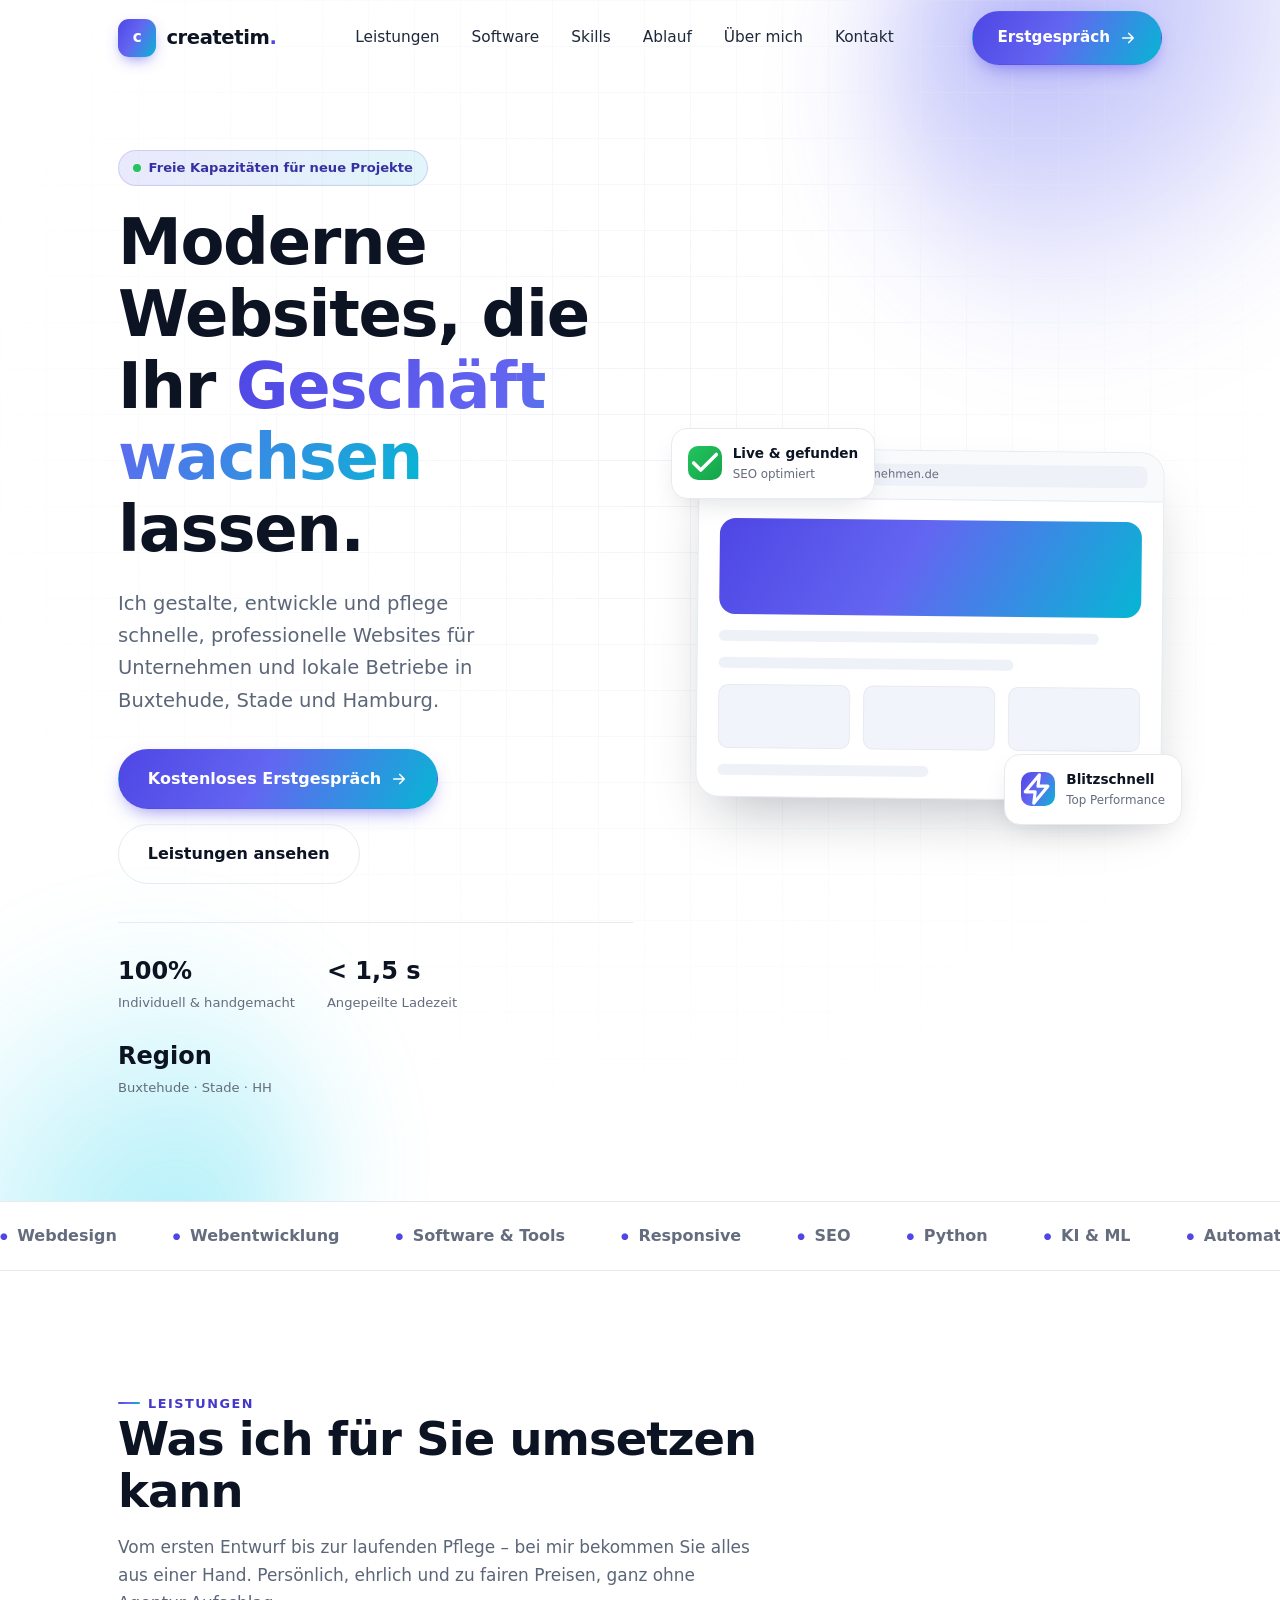
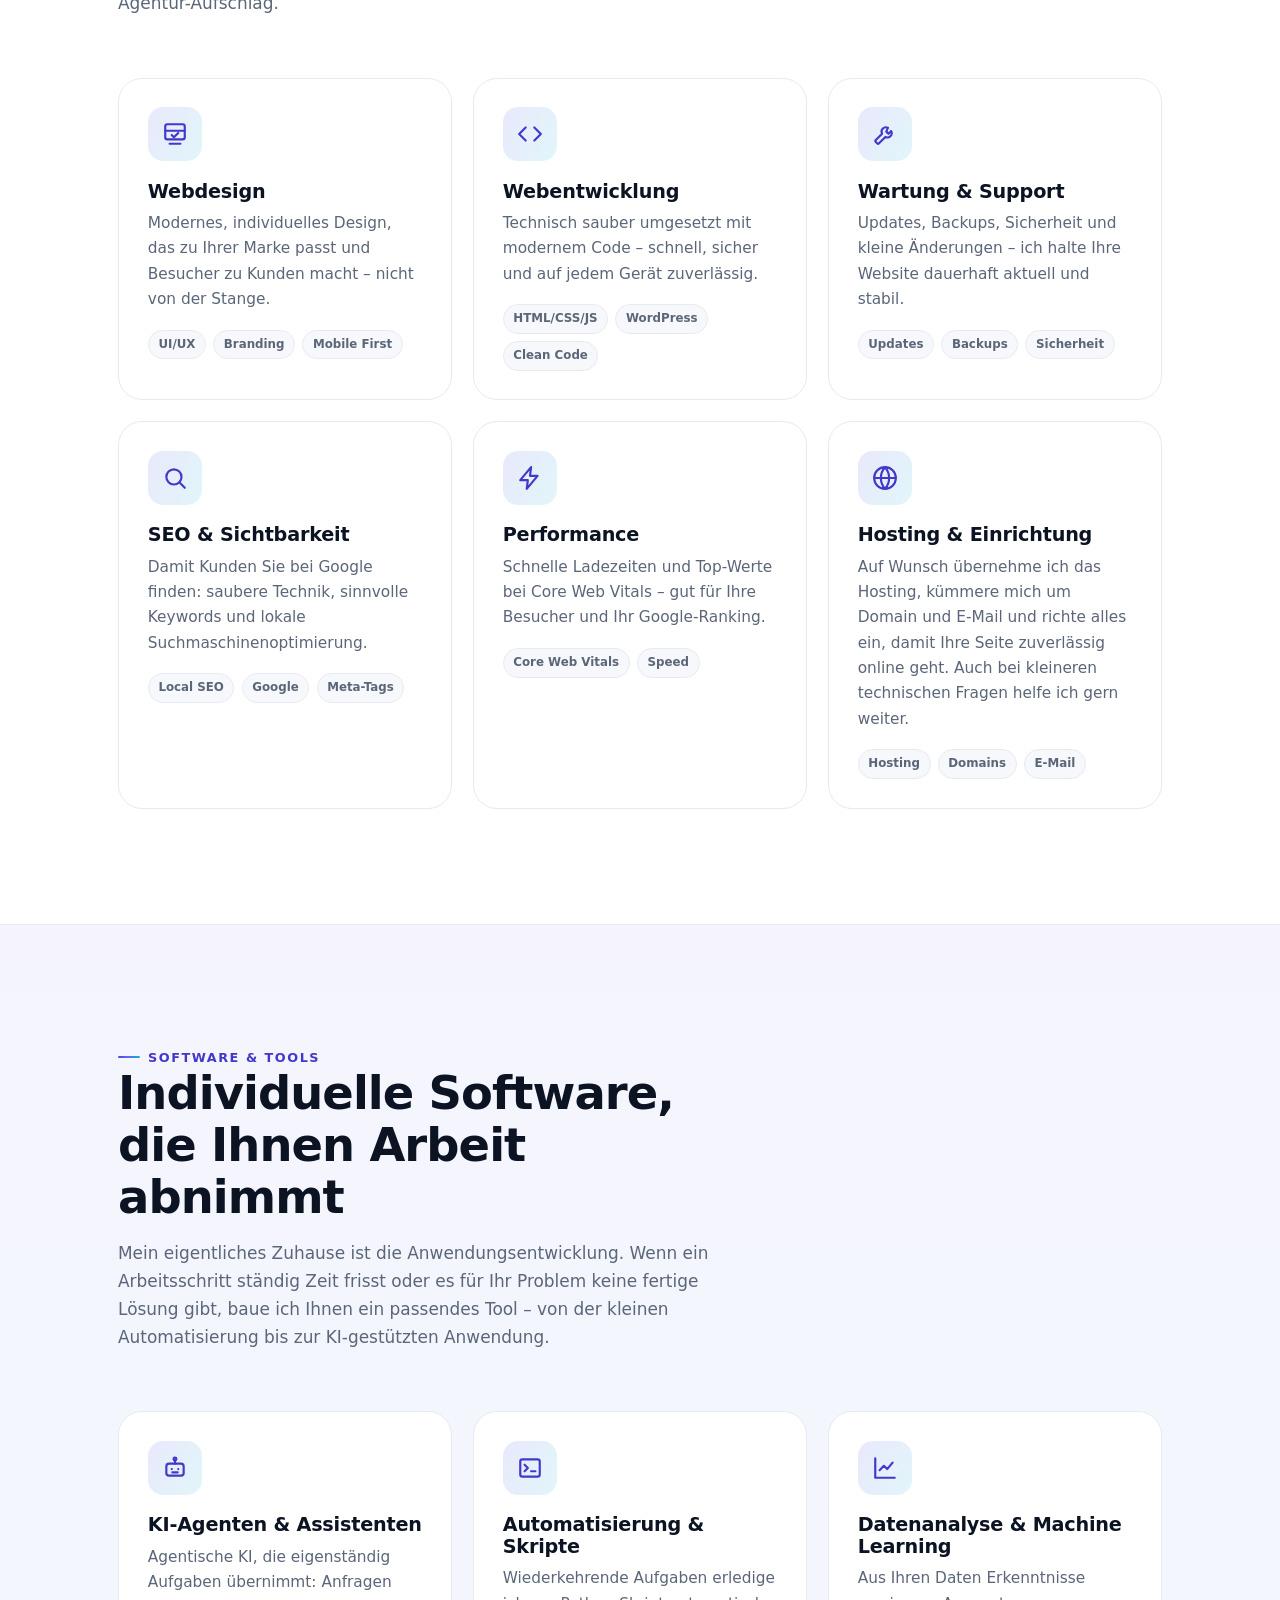
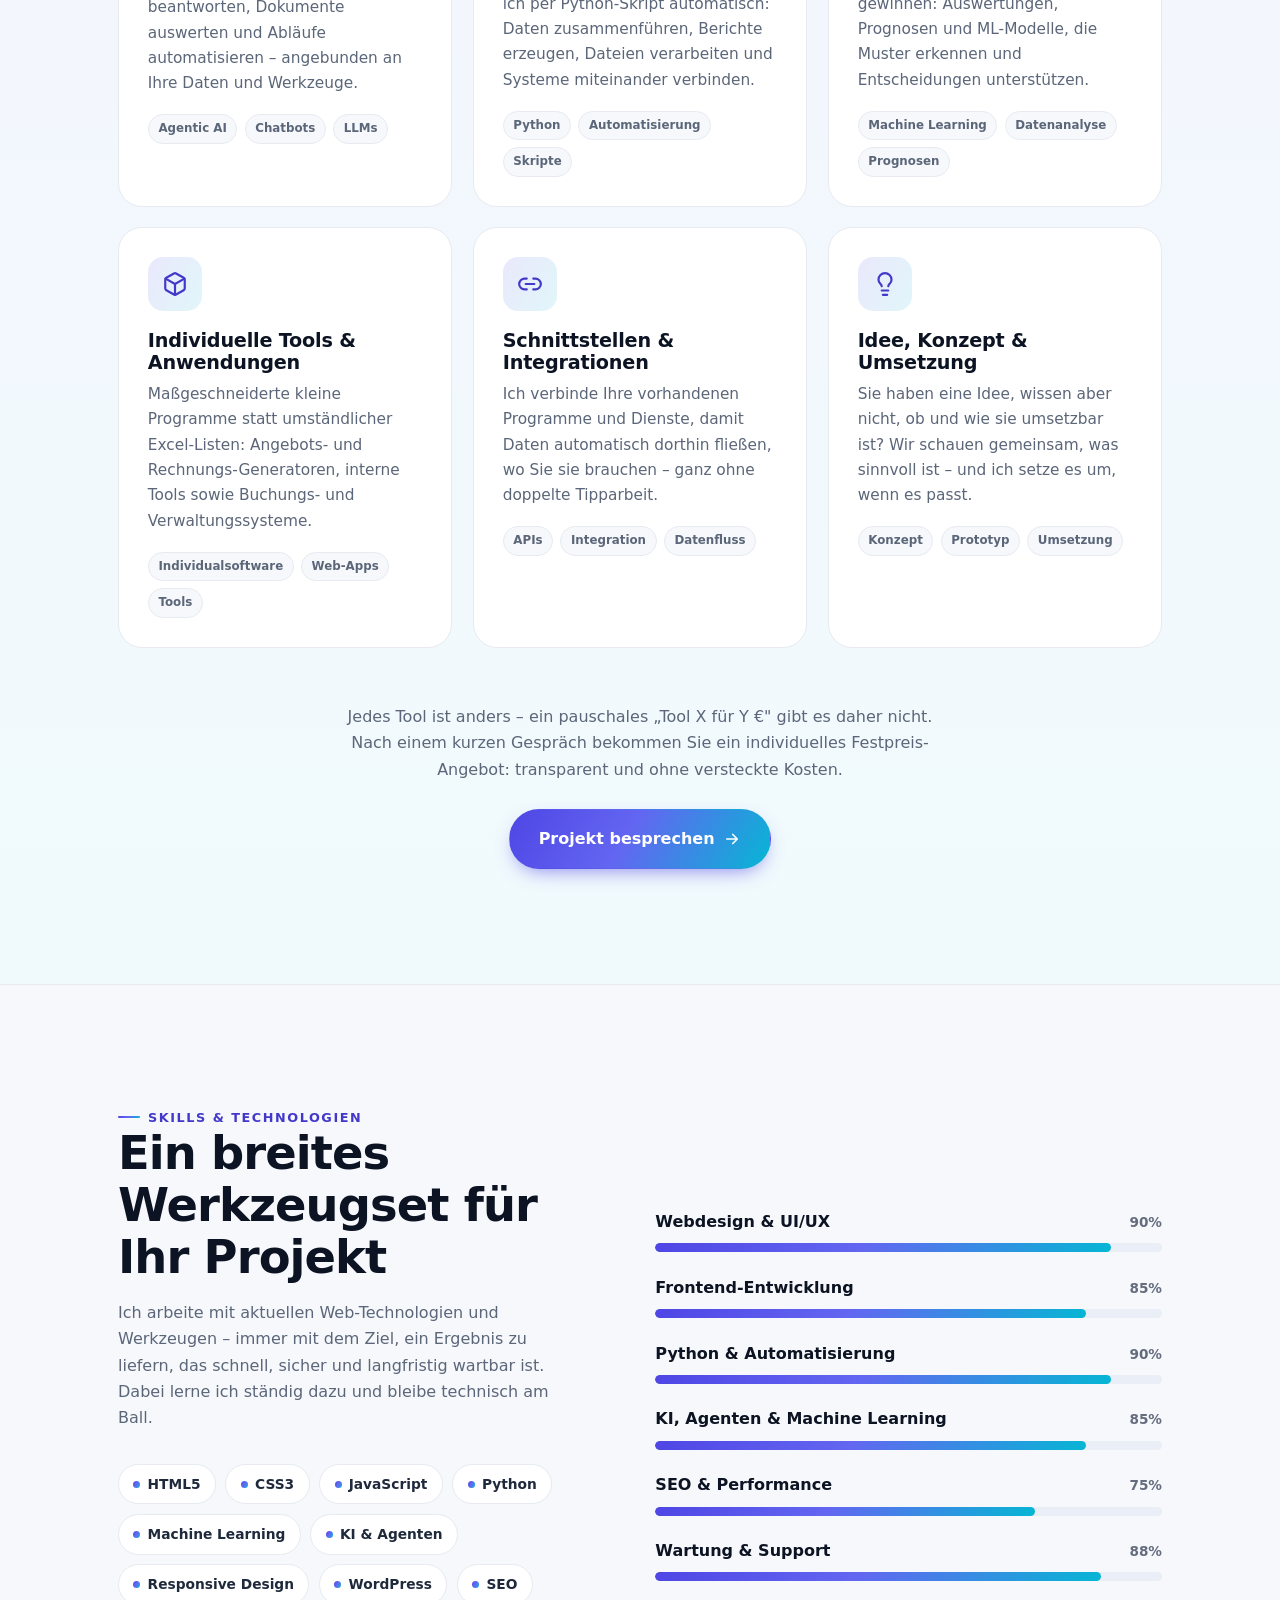
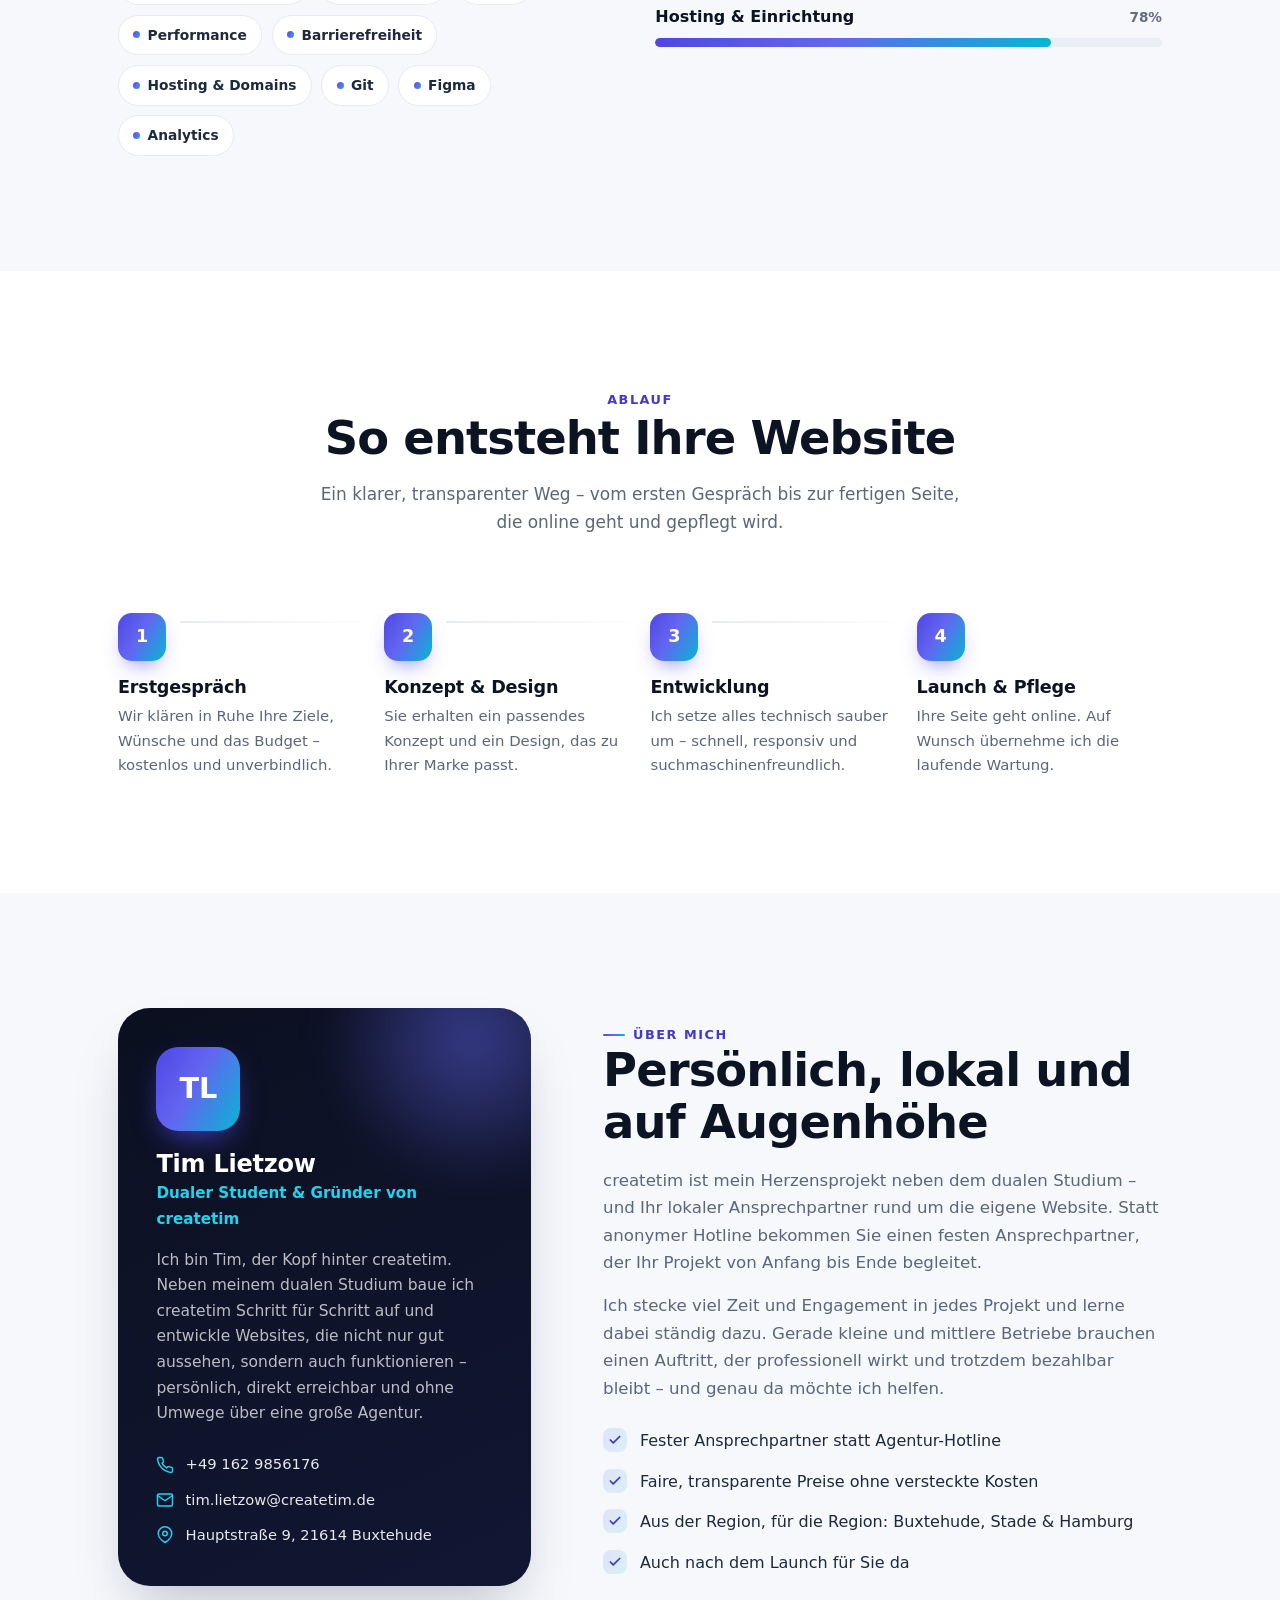
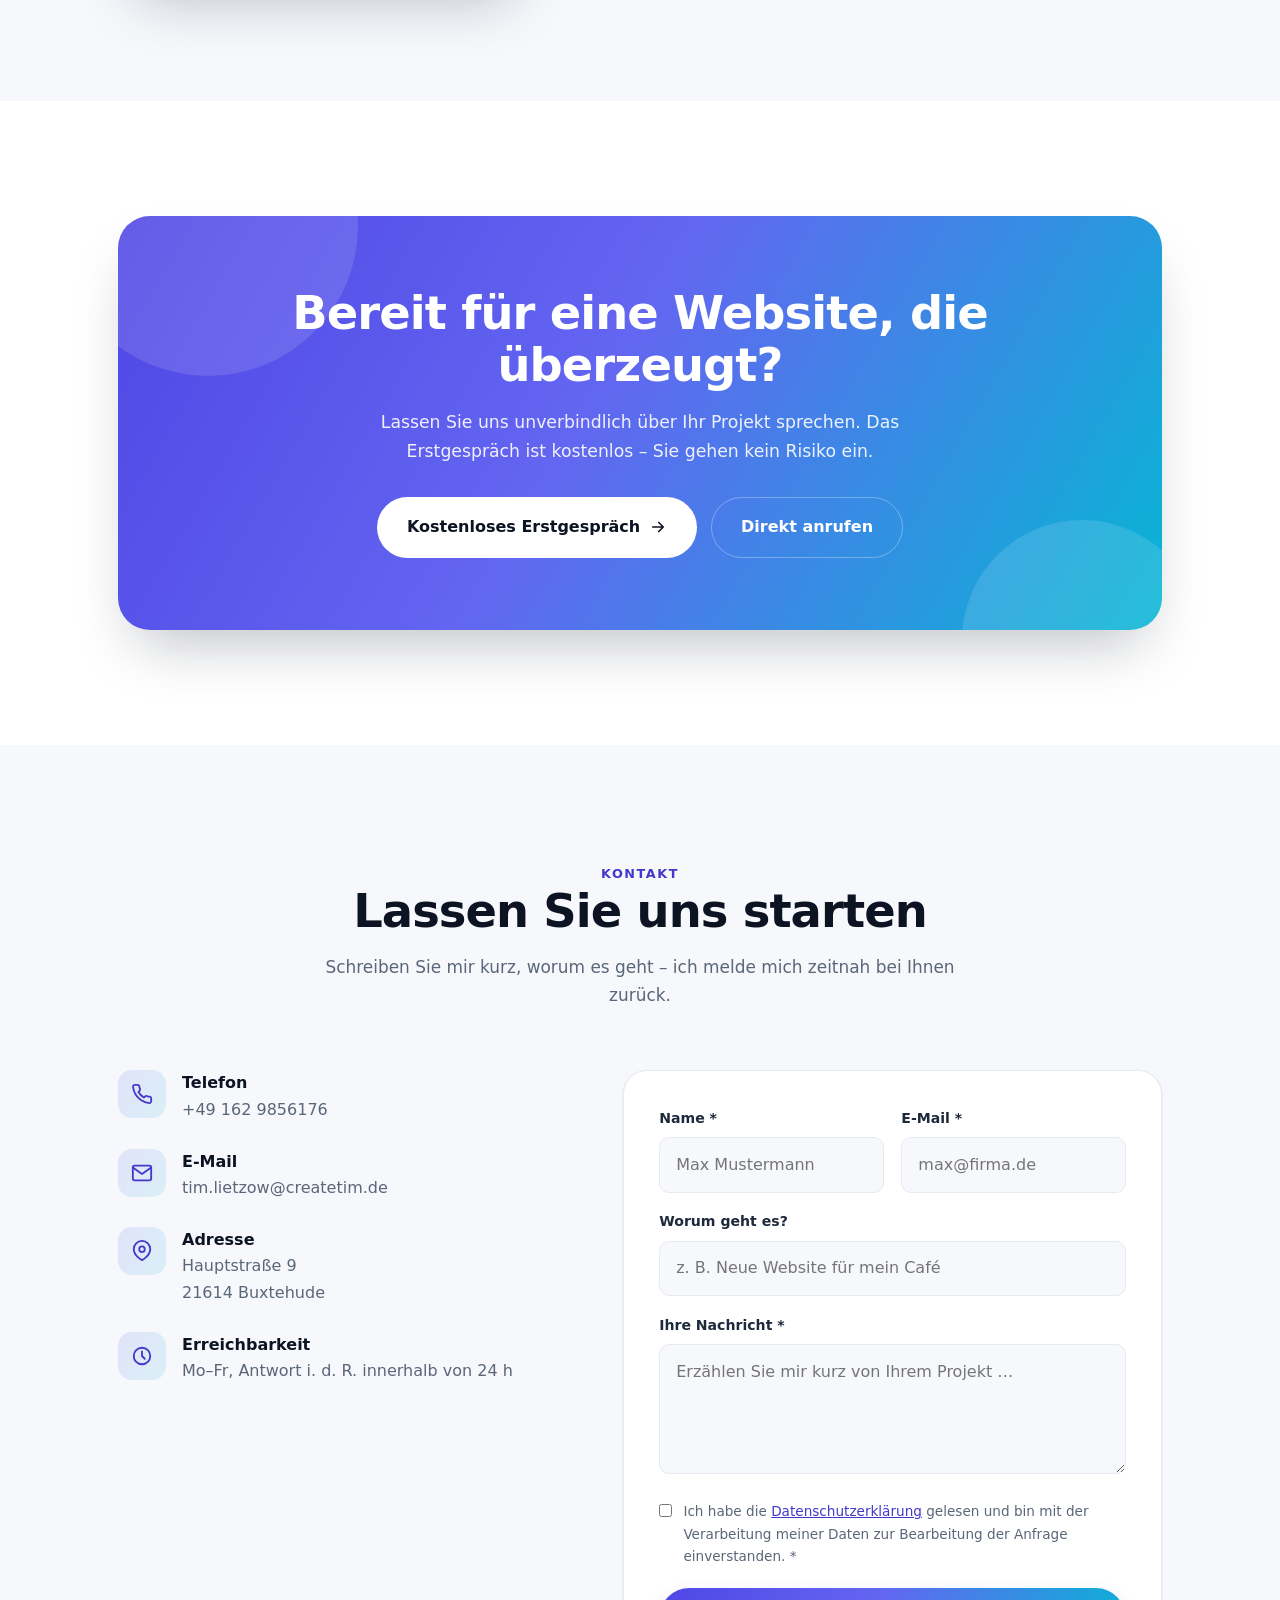
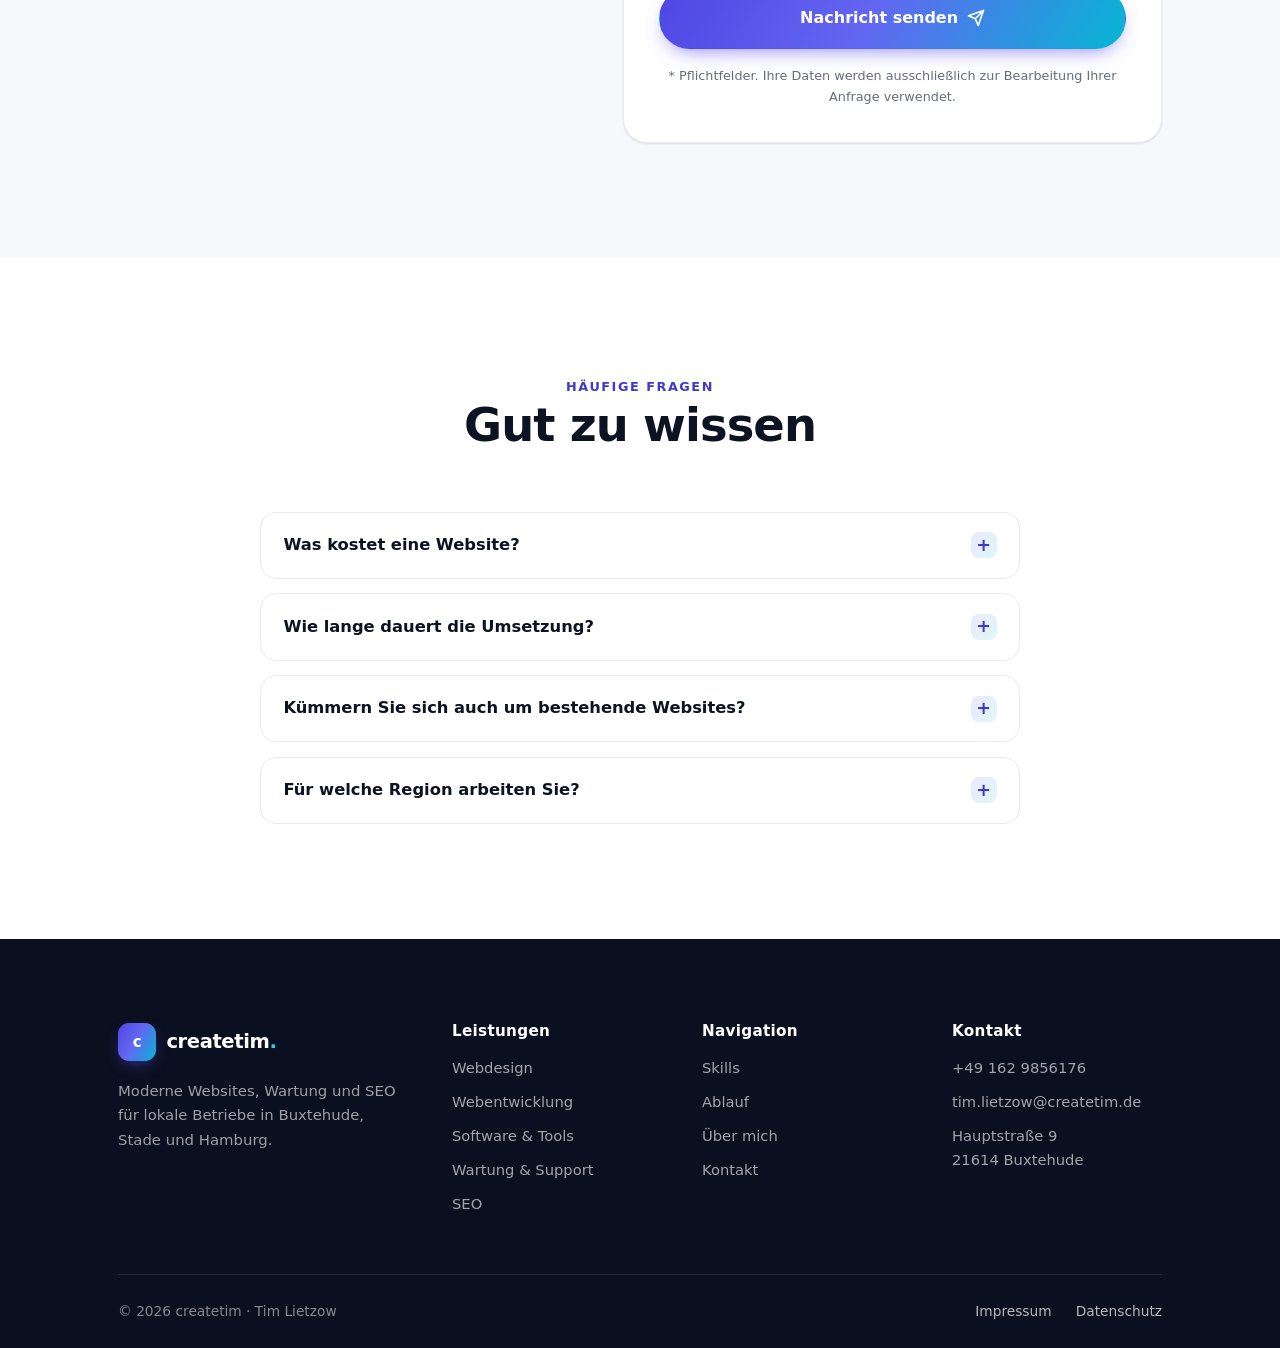
==== site/index.html @ 29c0c065 "Software-Angebot, ehrlicheren Ton, SEO-Dateien und A11y-Fixes ergänzen Inhalt: - Tonalität entschärf" ====
<!DOCTYPE html>
<html lang="de">
<head>
  <meta charset="UTF-8" />
  <meta name="viewport" content="width=device-width, initial-scale=1.0" />
  <title>createtim · Webdesign, Wartung & SEO für lokale Betriebe | Buxtehude · Stade · Hamburg</title>
  <meta name="description" content="createtim – Tim Lietzow gestaltet, entwickelt und pflegt moderne, schnelle Websites für Unternehmen und lokale Betriebe in Buxtehude, Stade und Hamburg. Webdesign, Wartung, SEO, Hosting und individuelle Software (Tools, Automatisierung, KI &amp; Machine Learning). Jetzt kostenloses Erstgespräch sichern." />
  <meta name="author" content="Tim Lietzow" />
  <meta name="theme-color" content="#4f46e5" />
  <link rel="canonical" href="https://www.createtim.de/" />

  <!-- Open Graph -->
  <meta property="og:type" content="website" />
  <meta property="og:title" content="createtim · Moderne Websites für lokale Betriebe" />
  <meta property="og:description" content="Webdesign, Wartung & SEO aus Buxtehude. Schnelle, moderne Websites für Unternehmen in Buxtehude, Stade und Hamburg." />
  <meta property="og:locale" content="de_DE" />
  <meta property="og:url" content="https://www.createtim.de/" />

  <link rel="icon" href="data:image/svg+xml,<svg xmlns='http://www.w3.org/2000/svg' viewBox='0 0 100 100'><rect width='100' height='100' rx='24' fill='%234f46e5'/><text x='50' y='68' font-size='52' font-family='Arial' font-weight='bold' fill='white' text-anchor='middle'>c</text></svg>" />

  <!-- Fonts (self-hosted, see assets/css/style.css @font-face) -->
  <link rel="preload" href="assets/fonts/inter-latin.woff2" as="font" type="font/woff2" crossorigin />
  <link rel="preload" href="assets/fonts/sora-latin.woff2" as="font" type="font/woff2" crossorigin />

  <link rel="stylesheet" href="assets/css/style.css" />

  <!-- Structured data: local business -->
  <script type="application/ld+json">
  {
    "@context": "https://schema.org",
    "@type": "ProfessionalService",
    "name": "createtim",
    "image": "https://www.createtim.de/",
    "description": "Webdesign, Wartung, SEO und individuelle Softwareentwicklung (Tools, Automatisierung, KI & Machine Learning) für lokale Betriebe in Buxtehude, Stade und Hamburg.",
    "founder": "Tim Lietzow",
    "url": "https://www.createtim.de",
    "email": "tim.lietzow@createtim.de",
    "telephone": "+49 162 9856176",
    "address": {
      "@type": "PostalAddress",
      "streetAddress": "Hauptstraße 9",
      "postalCode": "21614",
      "addressLocality": "Buxtehude",
      "addressCountry": "DE"
    },
    "areaServed": ["Buxtehude", "Stade", "Hamburg"],
    "priceRange": "€€"
  }
  </script>
</head>
<body>

  <!-- ===================== Header ===================== -->
  <header class="site-header" id="header">
    <div class="container nav">
      <a href="#top" class="brand">
        <span class="brand-mark" aria-hidden="true">c</span>
        <span>create<b>tim</b><span class="dot" aria-hidden="true">.</span></span>
      </a>

      <nav class="nav-links" aria-label="Hauptnavigation">
        <a href="#leistungen">Leistungen</a>
        <a href="#software">Software</a>
        <a href="#skills">Skills</a>
        <a href="#ablauf">Ablauf</a>
        <a href="#ueber">Über mich</a>
        <a href="#kontakt">Kontakt</a>
      </nav>

      <div class="nav-cta">
        <a href="#kontakt" class="btn btn--primary">
          Erstgespräch
          <svg viewBox="0 0 24 24" fill="none" stroke="currentColor" stroke-width="2.2" stroke-linecap="round" stroke-linejoin="round"><path d="M5 12h14M13 6l6 6-6 6"/></svg>
        </a>
        <button class="nav-toggle" id="navToggle" aria-label="Menü öffnen" aria-expanded="false"><span></span></button>
      </div>
    </div>

    <!-- Mobile menu -->
    <div class="mobile-menu" id="mobileMenu">
      <div class="nav-links">
        <a href="#leistungen">Leistungen</a>
        <a href="#software">Software</a>
        <a href="#skills">Skills</a>
        <a href="#ablauf">Ablauf</a>
        <a href="#ueber">Über mich</a>
        <a href="#kontakt">Kontakt</a>
      </div>
      <a href="#kontakt" class="btn btn--primary">Kostenloses Erstgespräch</a>
    </div>
  </header>

  <main id="top">

    <!-- ===================== Hero ===================== -->
    <section class="hero">
      <div class="hero-bg">
        <span class="blob b1"></span>
        <span class="blob b2"></span>
        <span class="grid"></span>
      </div>

      <div class="container hero-inner">
        <div class="hero-copy">
          <span class="hero-badge reveal"><span class="pulse"></span> Freie Kapazitäten für neue Projekte</span>

          <h1 class="reveal d1">Moderne Websites, die Ihr <span class="gradient-text">Geschäft wachsen</span> lassen.</h1>

          <p class="lead reveal d2">Ich gestalte, entwickle und pflege schnelle, professionelle Websites für Unternehmen und lokale Betriebe in Buxtehude, Stade und Hamburg.</p>

          <div class="hero-actions reveal d3">
            <a href="#kontakt" class="btn btn--primary btn--lg">
              Kostenloses Erstgespräch
              <svg viewBox="0 0 24 24" fill="none" stroke="currentColor" stroke-width="2.2" stroke-linecap="round" stroke-linejoin="round"><path d="M5 12h14M13 6l6 6-6 6"/></svg>
            </a>
            <a href="#leistungen" class="btn btn--ghost btn--lg">Leistungen ansehen</a>
          </div>

          <div class="hero-meta reveal d4">
            <div><div class="num">100%</div><div class="lbl">Individuell &amp; handgemacht</div></div>
            <div><div class="num">&lt; 1,5 s</div><div class="lbl">Angepeilte Ladezeit</div></div>
            <div><div class="num">Region</div><div class="lbl">Buxtehude · Stade · HH</div></div>
          </div>
        </div>

        <div class="hero-visual reveal d2">
          <div class="mock">
            <div class="mock-bar">
              <i></i><i></i><i></i>
              <span class="url">www.ihr-unternehmen.de</span>
            </div>
            <div class="mock-body">
              <div class="mock-hero"></div>
              <div class="mock-line w90"></div>
              <div class="mock-line w70"></div>
              <div class="mock-row">
                <div class="mock-card"></div>
                <div class="mock-card"></div>
                <div class="mock-card"></div>
              </div>
              <div class="mock-line w50"></div>
            </div>
          </div>

          <div class="float-card fc-1">
            <span class="ic"><svg viewBox="0 0 24 24" fill="none" stroke="currentColor" stroke-width="2.5" stroke-linecap="round" stroke-linejoin="round"><path d="M20 6 9 17l-5-5"/></svg></span>
            <div>Live &amp; gefunden<small>SEO optimiert</small></div>
          </div>
          <div class="float-card fc-2">
            <span class="ic"><svg viewBox="0 0 24 24" fill="none" stroke="currentColor" stroke-width="2.2" stroke-linecap="round" stroke-linejoin="round"><path d="M13 2 3 14h7l-1 8 10-12h-7z"/></svg></span>
            <div>Blitzschnell<small>Top Performance</small></div>
          </div>
        </div>
      </div>
    </section>

    <!-- ===================== Marquee ===================== -->
    <div class="marquee" aria-hidden="true">
      <div class="marquee-track">
        <span>Webdesign</span><span>Webentwicklung</span><span>Software &amp; Tools</span><span>Responsive</span><span>SEO</span>
        <span>Python</span><span>KI &amp; ML</span><span>Automatisierung</span><span>Wartung &amp; Support</span><span>Performance</span><span>Barrierefreiheit</span><span>Hosting</span>
        <span>Webdesign</span><span>Webentwicklung</span><span>Software &amp; Tools</span><span>Responsive</span><span>SEO</span>
        <span>Python</span><span>KI &amp; ML</span><span>Automatisierung</span><span>Wartung &amp; Support</span><span>Performance</span><span>Barrierefreiheit</span><span>Hosting</span>
      </div>
    </div>

    <!-- ===================== Leistungen ===================== -->
    <section class="section" id="leistungen">
      <div class="container">
        <div class="section-head reveal">
          <span class="eyebrow">Leistungen</span>
          <h2>Was ich für Sie umsetzen kann</h2>
          <p>Vom ersten Entwurf bis zur laufenden Pflege – bei mir bekommen Sie alles aus einer Hand. Persönlich, ehrlich und zu fairen Preisen, ganz ohne Agentur-Aufschlag.</p>
        </div>

        <div class="cards">
          <article class="card reveal">
            <div class="ic"><svg viewBox="0 0 24 24" fill="none" stroke="currentColor" stroke-width="2" stroke-linecap="round" stroke-linejoin="round"><rect x="3" y="3" width="18" height="14" rx="2"/><path d="M3 9h18M7 21h10M9 13l2 2 4-4"/></svg></div>
            <h3>Webdesign</h3>
            <p>Modernes, individuelles Design, das zu Ihrer Marke passt und Besucher zu Kunden macht – nicht von der Stange.</p>
            <div class="tags"><span>UI/UX</span><span>Branding</span><span>Mobile First</span></div>
          </article>

          <article class="card reveal d1">
            <div class="ic"><svg viewBox="0 0 24 24" fill="none" stroke="currentColor" stroke-width="2" stroke-linecap="round" stroke-linejoin="round"><path d="m8 6-6 6 6 6M16 6l6 6-6 6"/></svg></div>
            <h3>Webentwicklung</h3>
            <p>Technisch sauber umgesetzt mit modernem Code – schnell, sicher und auf jedem Gerät zuverlässig.</p>
            <div class="tags"><span>HTML/CSS/JS</span><span>WordPress</span><span>Clean Code</span></div>
          </article>

          <article class="card reveal d2">
            <div class="ic"><svg viewBox="0 0 24 24" fill="none" stroke="currentColor" stroke-width="2" stroke-linecap="round" stroke-linejoin="round"><path d="M14.7 6.3a4 4 0 0 0-5.4 5.4l-6 6a1 1 0 0 0 0 1.4l1.6 1.6a1 1 0 0 0 1.4 0l6-6a4 4 0 0 0 5.4-5.4l-2.5 2.5-2-2z"/></svg></div>
            <h3>Wartung &amp; Support</h3>
            <p>Updates, Backups, Sicherheit und kleine Änderungen – ich halte Ihre Website dauerhaft aktuell und stabil.</p>
            <div class="tags"><span>Updates</span><span>Backups</span><span>Sicherheit</span></div>
          </article>

          <article class="card reveal">
            <div class="ic"><svg viewBox="0 0 24 24" fill="none" stroke="currentColor" stroke-width="2" stroke-linecap="round" stroke-linejoin="round"><circle cx="11" cy="11" r="7"/><path d="m21 21-4.3-4.3"/></svg></div>
            <h3>SEO &amp; Sichtbarkeit</h3>
            <p>Damit Kunden Sie bei Google finden: saubere Technik, sinnvolle Keywords und lokale Suchmaschinen­optimierung.</p>
            <div class="tags"><span>Local SEO</span><span>Google</span><span>Meta-Tags</span></div>
          </article>

          <article class="card reveal d1">
            <div class="ic"><svg viewBox="0 0 24 24" fill="none" stroke="currentColor" stroke-width="2" stroke-linecap="round" stroke-linejoin="round"><path d="M13 2 3 14h7l-1 8 10-12h-7z"/></svg></div>
            <h3>Performance</h3>
            <p>Schnelle Ladezeiten und Top-Werte bei Core Web Vitals – gut für Ihre Besucher und Ihr Google-Ranking.</p>
            <div class="tags"><span>Core Web Vitals</span><span>Speed</span></div>
          </article>

          <article class="card reveal d2">
            <div class="ic"><svg viewBox="0 0 24 24" fill="none" stroke="currentColor" stroke-width="2" stroke-linecap="round" stroke-linejoin="round"><path d="M12 2a10 10 0 1 0 0 20 10 10 0 0 0 0-20zM2 12h20M12 2a15 15 0 0 1 0 20M12 2a15 15 0 0 0 0 20"/></svg></div>
            <h3>Hosting &amp; Einrichtung</h3>
            <p>Auf Wunsch übernehme ich das Hosting, kümmere mich um Domain und E-Mail und richte alles ein, damit Ihre Seite zuverlässig online geht. Auch bei kleineren technischen Fragen helfe ich gern weiter.</p>
            <div class="tags"><span>Hosting</span><span>Domains</span><span>E-Mail</span></div>
          </article>
        </div>
      </div>
    </section>

    <!-- ===================== Software & Tools ===================== -->
    <section class="section section--brand" id="software">
      <div class="container">
        <div class="section-head reveal">
          <span class="eyebrow">Software &amp; Tools</span>
          <h2>Individuelle Software, die Ihnen Arbeit abnimmt</h2>
          <p>Mein eigentliches Zuhause ist die Anwendungsentwicklung. Wenn ein Arbeitsschritt ständig Zeit frisst oder es für Ihr Problem keine fertige Lösung gibt, baue ich Ihnen ein passendes Tool – von der kleinen Automatisierung bis zur KI-gestützten Anwendung.</p>
        </div>

        <div class="cards">
          <article class="card reveal">
            <div class="ic"><svg viewBox="0 0 24 24" fill="none" stroke="currentColor" stroke-width="2" stroke-linecap="round" stroke-linejoin="round"><rect x="4" y="8" width="16" height="11" rx="2.5"/><circle cx="12" cy="3.6" r="1.3"/><path d="M12 4.9V8"/><path d="M9 13h.01M15 13h.01"/><path d="M9.5 16h5"/></svg></div>
            <h3>KI-Agenten &amp; Assistenten</h3>
            <p>Agentische KI, die eigenständig Aufgaben übernimmt: Anfragen beantworten, Dokumente auswerten und Abläufe automatisieren – angebunden an Ihre Daten und Werkzeuge.</p>
            <div class="tags"><span>Agentic AI</span><span>Chatbots</span><span>LLMs</span></div>
          </article>

          <article class="card reveal d1">
            <div class="ic"><svg viewBox="0 0 24 24" fill="none" stroke="currentColor" stroke-width="2" stroke-linecap="round" stroke-linejoin="round"><rect x="3" y="4" width="18" height="16" rx="2"/><path d="m7 9 3 3-3 3"/><path d="M13 15h4"/></svg></div>
            <h3>Automatisierung &amp; Skripte</h3>
            <p>Wiederkehrende Aufgaben erledige ich per Python-Skript automatisch: Daten zusammenführen, Berichte erzeugen, Dateien verarbeiten und Systeme miteinander verbinden.</p>
            <div class="tags"><span>Python</span><span>Automatisierung</span><span>Skripte</span></div>
          </article>

          <article class="card reveal d2">
            <div class="ic"><svg viewBox="0 0 24 24" fill="none" stroke="currentColor" stroke-width="2" stroke-linecap="round" stroke-linejoin="round"><path d="M3 3v18h18"/><path d="m7 14 4-4 3 3 5-6"/></svg></div>
            <h3>Datenanalyse &amp; Machine Learning</h3>
            <p>Aus Ihren Daten Erkenntnisse gewinnen: Auswertungen, Prognosen und ML-Modelle, die Muster erkennen und Entscheidungen unterstützen.</p>
            <div class="tags"><span>Machine Learning</span><span>Datenanalyse</span><span>Prognosen</span></div>
          </article>

          <article class="card reveal">
            <div class="ic"><svg viewBox="0 0 24 24" fill="none" stroke="currentColor" stroke-width="2" stroke-linecap="round" stroke-linejoin="round"><path d="M21 8a2 2 0 0 0-1-1.73l-7-4a2 2 0 0 0-2 0l-7 4A2 2 0 0 0 3 8v8a2 2 0 0 0 1 1.73l7 4a2 2 0 0 0 2 0l7-4A2 2 0 0 0 21 16Z"/><path d="m3.3 7 8.7 5 8.7-5"/><path d="M12 22V12"/></svg></div>
            <h3>Individuelle Tools &amp; Anwendungen</h3>
            <p>Maßgeschneiderte kleine Programme statt umständlicher Excel-Listen: Angebots- und Rechnungs-Generatoren, interne Tools sowie Buchungs- und Verwaltungssysteme.</p>
            <div class="tags"><span>Individualsoftware</span><span>Web-Apps</span><span>Tools</span></div>
          </article>

          <article class="card reveal d1">
            <div class="ic"><svg viewBox="0 0 24 24" fill="none" stroke="currentColor" stroke-width="2" stroke-linecap="round" stroke-linejoin="round"><path d="M9 17H7A5 5 0 0 1 7 7h2"/><path d="M15 7h2a5 5 0 0 1 0 10h-2"/><path d="M8 12h8"/></svg></div>
            <h3>Schnittstellen &amp; Integrationen</h3>
            <p>Ich verbinde Ihre vorhandenen Programme und Dienste, damit Daten automatisch dorthin fließen, wo Sie sie brauchen – ganz ohne doppelte Tipparbeit.</p>
            <div class="tags"><span>APIs</span><span>Integration</span><span>Datenfluss</span></div>
          </article>

          <article class="card reveal d2">
            <div class="ic"><svg viewBox="0 0 24 24" fill="none" stroke="currentColor" stroke-width="2" stroke-linecap="round" stroke-linejoin="round"><path d="M15 14c.2-1 .7-1.7 1.5-2.5A4.6 4.6 0 0 0 18 8 6 6 0 0 0 6 8c0 1 .2 2.2 1.5 3.5.8.8 1.3 1.5 1.5 2.5"/><path d="M9 18h6"/><path d="M10 22h4"/></svg></div>
            <h3>Idee, Konzept &amp; Umsetzung</h3>
            <p>Sie haben eine Idee, wissen aber nicht, ob und wie sie umsetzbar ist? Wir schauen gemeinsam, was sinnvoll ist – und ich setze es um, wenn es passt.</p>
            <div class="tags"><span>Konzept</span><span>Prototyp</span><span>Umsetzung</span></div>
          </article>
        </div>

        <div class="reveal d1" style="text-align:center; margin-top:clamp(36px,5vw,56px);">
          <p style="max-width:620px; margin:0 auto 1.6rem; color:var(--muted);">Jedes Tool ist anders – ein pauschales „Tool X für Y €" gibt es daher nicht. Nach einem kurzen Gespräch bekommen Sie ein individuelles Festpreis-Angebot: transparent und ohne versteckte Kosten.</p>
          <a href="#kontakt" class="btn btn--primary btn--lg">
            Projekt besprechen
            <svg viewBox="0 0 24 24" fill="none" stroke="currentColor" stroke-width="2.2" stroke-linecap="round" stroke-linejoin="round"><path d="M5 12h14M13 6l6 6-6 6"/></svg>
          </a>
        </div>
      </div>
    </section>

    <!-- ===================== Skills ===================== -->
    <section class="section section--soft" id="skills">
      <div class="container skills-wrap">
        <div class="reveal">
          <span class="eyebrow">Skills &amp; Technologien</span>
          <h2>Ein breites Werkzeug­set für Ihr Projekt</h2>
          <p style="margin-top:1rem">Ich arbeite mit aktuellen Web-Technologien und Werkzeugen – immer mit dem Ziel, ein Ergebnis zu liefern, das schnell, sicher und langfristig wartbar ist. Dabei lerne ich ständig dazu und bleibe technisch am Ball.</p>

          <div class="chips">
            <span class="chip"><span class="d"></span>HTML5</span>
            <span class="chip"><span class="d"></span>CSS3</span>
            <span class="chip"><span class="d"></span>JavaScript</span>
            <span class="chip"><span class="d"></span>Python</span>
            <span class="chip"><span class="d"></span>Machine Learning</span>
            <span class="chip"><span class="d"></span>KI &amp; Agenten</span>
            <span class="chip"><span class="d"></span>Responsive Design</span>
            <span class="chip"><span class="d"></span>WordPress</span>
            <span class="chip"><span class="d"></span>SEO</span>
            <span class="chip"><span class="d"></span>Performance</span>
            <span class="chip"><span class="d"></span>Barrierefreiheit</span>
            <span class="chip"><span class="d"></span>Hosting &amp; Domains</span>
            <span class="chip"><span class="d"></span>Git</span>
            <span class="chip"><span class="d"></span>Figma</span>
            <span class="chip"><span class="d"></span>Analytics</span>
          </div>
        </div>

        <div class="skill-list reveal d1" id="skillList">
          <div class="skill">
            <div class="skill-top"><b>Webdesign &amp; UI/UX</b><span>90%</span></div>
            <div class="bar"><i data-w="90"></i></div>
          </div>
          <div class="skill">
            <div class="skill-top"><b>Frontend-Entwicklung</b><span>85%</span></div>
            <div class="bar"><i data-w="85"></i></div>
          </div>
          <div class="skill">
            <div class="skill-top"><b>Python &amp; Automatisierung</b><span>90%</span></div>
            <div class="bar"><i data-w="90"></i></div>
          </div>
          <div class="skill">
            <div class="skill-top"><b>KI, Agenten &amp; Machine Learning</b><span>85%</span></div>
            <div class="bar"><i data-w="85"></i></div>
          </div>
          <div class="skill">
            <div class="skill-top"><b>SEO &amp; Performance</b><span>75%</span></div>
            <div class="bar"><i data-w="75"></i></div>
          </div>
          <div class="skill">
            <div class="skill-top"><b>Wartung &amp; Support</b><span>88%</span></div>
            <div class="bar"><i data-w="88"></i></div>
          </div>
          <div class="skill">
            <div class="skill-top"><b>Hosting &amp; Einrichtung</b><span>78%</span></div>
            <div class="bar"><i data-w="78"></i></div>
          </div>
        </div>
      </div>
    </section>

    <!-- ===================== Ablauf ===================== -->
    <section class="section" id="ablauf">
      <div class="container">
        <div class="section-head center reveal">
          <span class="eyebrow eyebrow--center">Ablauf</span>
          <h2>So entsteht Ihre Website</h2>
          <p>Ein klarer, transparenter Weg – vom ersten Gespräch bis zur fertigen Seite, die online geht und gepflegt wird.</p>
        </div>

        <div class="steps">
          <div class="step reveal">
            <div class="n">1</div>
            <h3>Erstgespräch</h3>
            <p>Wir klären in Ruhe Ihre Ziele, Wünsche und das Budget – kostenlos und unverbindlich.</p>
          </div>
          <div class="step reveal d1">
            <div class="n">2</div>
            <h3>Konzept &amp; Design</h3>
            <p>Sie erhalten ein passendes Konzept und ein Design, das zu Ihrer Marke passt.</p>
          </div>
          <div class="step reveal d2">
            <div class="n">3</div>
            <h3>Entwicklung</h3>
            <p>Ich setze alles technisch sauber um – schnell, responsiv und suchmaschinen­freundlich.</p>
          </div>
          <div class="step reveal d3">
            <div class="n">4</div>
            <h3>Launch &amp; Pflege</h3>
            <p>Ihre Seite geht online. Auf Wunsch übernehme ich die laufende Wartung.</p>
          </div>
        </div>
      </div>
    </section>

    <!-- ===================== Über mich ===================== -->
    <section class="section section--soft" id="ueber">
      <div class="container about">
        <div class="about-card reveal">
          <div class="about-avatar">TL</div>
          <h3>Tim Lietzow</h3>
          <div class="role">Dualer Student &amp; Gründer von createtim</div>
          <p>Ich bin Tim, der Kopf hinter createtim. Neben meinem dualen Studium baue ich createtim Schritt für Schritt auf und entwickle Websites, die nicht nur gut aussehen, sondern auch funktionieren – persönlich, direkt erreichbar und ohne Umwege über eine große Agentur.</p>
          <div class="about-contact">
            <a href="tel:+491629856176"><svg viewBox="0 0 24 24" fill="none" stroke="currentColor" stroke-width="2" stroke-linecap="round" stroke-linejoin="round"><path d="M22 16.9v3a2 2 0 0 1-2.2 2 19.8 19.8 0 0 1-8.6-3 19.5 19.5 0 0 1-6-6 19.8 19.8 0 0 1-3-8.6A2 2 0 0 1 4.1 2h3a2 2 0 0 1 2 1.7c.1 1 .4 1.9.7 2.8a2 2 0 0 1-.5 2.1L8.1 9.9a16 16 0 0 0 6 6l1.3-1.3a2 2 0 0 1 2.1-.4c.9.3 1.8.6 2.8.7a2 2 0 0 1 1.7 2z"/></svg> +49 162 9856176</a>
            <a href="mailto:tim.lietzow@createtim.de"><svg viewBox="0 0 24 24" fill="none" stroke="currentColor" stroke-width="2" stroke-linecap="round" stroke-linejoin="round"><rect x="2" y="4" width="20" height="16" rx="2"/><path d="m2 6 10 7L22 6"/></svg> tim.lietzow@createtim.de</a>
            <a href="#kontakt"><svg viewBox="0 0 24 24" fill="none" stroke="currentColor" stroke-width="2" stroke-linecap="round" stroke-linejoin="round"><path d="M21 10c0 7-9 12-9 12s-9-5-9-12a9 9 0 0 1 18 0z"/><circle cx="12" cy="10" r="3"/></svg> Hauptstraße 9, 21614 Buxtehude</a>
          </div>
        </div>

        <div class="about-text reveal d1">
          <span class="eyebrow">Über mich</span>
          <h2>Persönlich, lokal und auf Augenhöhe</h2>
          <p>createtim ist mein Herzensprojekt neben dem dualen Studium – und Ihr lokaler Ansprechpartner rund um die eigene Website. Statt anonymer Hotline bekommen Sie einen festen Ansprechpartner, der Ihr Projekt von Anfang bis Ende begleitet.</p>
          <p>Ich stecke viel Zeit und Engagement in jedes Projekt und lerne dabei ständig dazu. Gerade kleine und mittlere Betriebe brauchen einen Auftritt, der professionell wirkt und trotzdem bezahlbar bleibt – und genau da möchte ich helfen.</p>

          <ul class="feature-list">
            <li><span class="tick"><svg viewBox="0 0 24 24" fill="none" stroke="currentColor" stroke-width="3" stroke-linecap="round" stroke-linejoin="round"><path d="M20 6 9 17l-5-5"/></svg></span> Fester Ansprechpartner statt Agentur-Hotline</li>
            <li><span class="tick"><svg viewBox="0 0 24 24" fill="none" stroke="currentColor" stroke-width="3" stroke-linecap="round" stroke-linejoin="round"><path d="M20 6 9 17l-5-5"/></svg></span> Faire, transparente Preise ohne versteckte Kosten</li>
            <li><span class="tick"><svg viewBox="0 0 24 24" fill="none" stroke="currentColor" stroke-width="3" stroke-linecap="round" stroke-linejoin="round"><path d="M20 6 9 17l-5-5"/></svg></span> Aus der Region, für die Region: Buxtehude, Stade &amp; Hamburg</li>
            <li><span class="tick"><svg viewBox="0 0 24 24" fill="none" stroke="currentColor" stroke-width="3" stroke-linecap="round" stroke-linejoin="round"><path d="M20 6 9 17l-5-5"/></svg></span> Auch nach dem Launch für Sie da</li>
          </ul>
        </div>
      </div>
    </section>

    <!-- ===================== CTA Banner ===================== -->
    <section class="section">
      <div class="container">
        <div class="cta-banner reveal">
          <h2>Bereit für eine Website, die überzeugt?</h2>
          <p>Lassen Sie uns unverbindlich über Ihr Projekt sprechen. Das Erstgespräch ist kostenlos – Sie gehen kein Risiko ein.</p>
          <div class="hero-actions">
            <a href="#kontakt" class="btn btn--light btn--lg">
              Kostenloses Erstgespräch
              <svg viewBox="0 0 24 24" fill="none" stroke="currentColor" stroke-width="2.2" stroke-linecap="round" stroke-linejoin="round"><path d="M5 12h14M13 6l6 6-6 6"/></svg>
            </a>
            <a href="tel:+491629856176" class="btn btn--outline-light btn--lg">Direkt anrufen</a>
          </div>
        </div>
      </div>
    </section>

    <!-- ===================== Kontakt ===================== -->
    <section class="section section--soft" id="kontakt">
      <div class="container">
        <div class="section-head center reveal">
          <span class="eyebrow eyebrow--center">Kontakt</span>
          <h2>Lassen Sie uns starten</h2>
          <p>Schreiben Sie mir kurz, worum es geht – ich melde mich zeitnah bei Ihnen zurück.</p>
        </div>

        <div class="contact-grid">
          <div class="contact-info reveal">
            <div class="info-item">
              <span class="ic"><svg viewBox="0 0 24 24" fill="none" stroke="currentColor" stroke-width="2" stroke-linecap="round" stroke-linejoin="round"><path d="M22 16.9v3a2 2 0 0 1-2.2 2 19.8 19.8 0 0 1-8.6-3 19.5 19.5 0 0 1-6-6 19.8 19.8 0 0 1-3-8.6A2 2 0 0 1 4.1 2h3a2 2 0 0 1 2 1.7c.1 1 .4 1.9.7 2.8a2 2 0 0 1-.5 2.1L8.1 9.9a16 16 0 0 0 6 6l1.3-1.3a2 2 0 0 1 2.1-.4c.9.3 1.8.6 2.8.7a2 2 0 0 1 1.7 2z"/></svg></span>
              <div><b>Telefon</b><a href="tel:+491629856176">+49 162 9856176</a></div>
            </div>
            <div class="info-item">
              <span class="ic"><svg viewBox="0 0 24 24" fill="none" stroke="currentColor" stroke-width="2" stroke-linecap="round" stroke-linejoin="round"><rect x="2" y="4" width="20" height="16" rx="2"/><path d="m2 6 10 7L22 6"/></svg></span>
              <div><b>E-Mail</b><a href="mailto:tim.lietzow@createtim.de">tim.lietzow@createtim.de</a></div>
            </div>
            <div class="info-item">
              <span class="ic"><svg viewBox="0 0 24 24" fill="none" stroke="currentColor" stroke-width="2" stroke-linecap="round" stroke-linejoin="round"><path d="M21 10c0 7-9 12-9 12s-9-5-9-12a9 9 0 0 1 18 0z"/><circle cx="12" cy="10" r="3"/></svg></span>
              <div><b>Adresse</b><span>Hauptstraße 9<br>21614 Buxtehude</span></div>
            </div>
            <div class="info-item">
              <span class="ic"><svg viewBox="0 0 24 24" fill="none" stroke="currentColor" stroke-width="2" stroke-linecap="round" stroke-linejoin="round"><circle cx="12" cy="12" r="9"/><path d="M12 7v5l3 3"/></svg></span>
              <div><b>Erreichbarkeit</b><span>Mo–Fr, Antwort i. d. R. innerhalb von 24 h</span></div>
            </div>
          </div>

          <!-- Versand über Formspree (AJAX in main.js). Ohne JavaScript greift der native
               POST auf den action-Endpunkt als Fallback. -->
          <form class="form reveal d1" id="contactForm" action="https://formspree.io/f/maqzojdb" method="POST" novalidate>
            <div class="field-row">
              <div class="field">
                <label for="name">Name *</label>
                <input type="text" id="name" name="name" autocomplete="name" required placeholder="Max Mustermann" />
              </div>
              <div class="field">
                <label for="email">E-Mail *</label>
                <input type="email" id="email" name="email" autocomplete="email" required placeholder="max@firma.de" />
              </div>
            </div>
            <div class="field">
              <label for="subject">Worum geht es?</label>
              <input type="text" id="subject" name="subject" placeholder="z. B. Neue Website für mein Café" />
            </div>
            <div class="field">
              <label for="message">Ihre Nachricht *</label>
              <textarea id="message" name="message" required placeholder="Erzählen Sie mir kurz von Ihrem Projekt …"></textarea>
            </div>
            <label class="form-check">
              <input type="checkbox" id="privacy" name="privacy" required />
              <span>Ich habe die <a href="datenschutz.html">Datenschutzerklärung</a> gelesen und bin mit der Verarbeitung meiner Daten zur Bearbeitung der Anfrage einverstanden. *</span>
            </label>
            <button type="submit" class="btn btn--primary btn--lg">
              Nachricht senden
              <svg viewBox="0 0 24 24" fill="none" stroke="currentColor" stroke-width="2.2" stroke-linecap="round" stroke-linejoin="round"><path d="M22 2 11 13M22 2l-7 20-4-9-9-4 20-7z"/></svg>
            </button>
            <div class="form-status" id="formStatus" role="status"></div>
            <p class="form-note">* Pflichtfelder. Ihre Daten werden ausschließlich zur Bearbeitung Ihrer Anfrage verwendet.</p>
          </form>
        </div>
      </div>
    </section>

    <!-- ===================== FAQ ===================== -->
    <section class="section">
      <div class="container">
        <div class="section-head center reveal">
          <span class="eyebrow eyebrow--center">Häufige Fragen</span>
          <h2>Gut zu wissen</h2>
        </div>

        <div class="faq">
          <details class="faq-item reveal">
            <summary>Was kostet eine Website?<span class="plus">+</span></summary>
            <div class="faq-body">Das hängt vom Umfang ab – eine einfache Visitenkarten-Website ist günstiger als ein umfangreicher Auftritt mit vielen Funktionen. Im kostenlosen Erstgespräch klären wir Ihren Bedarf und Sie erhalten ein transparentes Festpreis-Angebot, bevor es losgeht.</div>
          </details>
          <details class="faq-item reveal">
            <summary>Wie lange dauert die Umsetzung?<span class="plus">+</span></summary>
            <div class="faq-body">Eine typische Website für lokale Betriebe ist je nach Umfang in etwa 2 bis 4 Wochen fertig. Den genauen Zeitrahmen stimmen wir gemeinsam ab.</div>
          </details>
          <details class="faq-item reveal">
            <summary>Kümmern Sie sich auch um bestehende Websites?<span class="plus">+</span></summary>
            <div class="faq-body">Ja. Ich übernehme Pflege, Aktualisierung und Support bestehender Websites – inklusive Updates, Backups und Sicherheits-Checks, damit Ihre Seite zuverlässig läuft.</div>
          </details>
          <details class="faq-item reveal">
            <summary>Für welche Region arbeiten Sie?<span class="plus">+</span></summary>
            <div class="faq-body">Mein Schwerpunkt liegt auf Buxtehude, Stade und Hamburg. Vieles lässt sich aber auch komplett aus der Ferne umsetzen – sprechen Sie mich einfach an.</div>
          </details>
        </div>
      </div>
    </section>

  </main>

  <!-- ===================== Footer ===================== -->
  <footer class="site-footer">
    <div class="container">
      <div class="footer-top">
        <div>
          <a href="#top" class="brand"><span class="brand-mark" aria-hidden="true">c</span><span>create<b>tim</b><span class="dot" aria-hidden="true">.</span></span></a>
          <p class="footer-about">Moderne Websites, Wartung und SEO für lokale Betriebe in Buxtehude, Stade und Hamburg.</p>
        </div>
        <div class="footer-col">
          <h3>Leistungen</h3>
          <a href="#leistungen">Webdesign</a>
          <a href="#leistungen">Webentwicklung</a>
          <a href="#software">Software &amp; Tools</a>
          <a href="#leistungen">Wartung &amp; Support</a>
          <a href="#leistungen">SEO</a>
        </div>
        <div class="footer-col">
          <h3>Navigation</h3>
          <a href="#skills">Skills</a>
          <a href="#ablauf">Ablauf</a>
          <a href="#ueber">Über mich</a>
          <a href="#kontakt">Kontakt</a>
        </div>
        <div class="footer-col">
          <h3>Kontakt</h3>
          <a href="tel:+491629856176">+49 162 9856176</a>
          <a href="mailto:tim.lietzow@createtim.de">tim.lietzow@createtim.de</a>
          <p>Hauptstraße 9<br>21614 Buxtehude</p>
        </div>
      </div>
      <div class="footer-bottom">
        <span>© <span id="year">2026</span> createtim · Tim Lietzow</span>
        <div class="links">
          <a href="impressum.html">Impressum</a>
          <a href="datenschutz.html">Datenschutz</a>
        </div>
      </div>
    </div>
  </footer>

  <button class="to-top" id="toTop" aria-label="Nach oben scrollen">
    <svg viewBox="0 0 24 24" fill="none" stroke="currentColor" stroke-width="2.4" stroke-linecap="round" stroke-linejoin="round"><path d="M12 19V5M5 12l7-7 7 7"/></svg>
  </button>

  <script src="assets/js/main.js"></script>
</body>
</html>
---- site/assets/css/style.css ----
/* =================================================================
   createtim — Stylesheet
   Tim Lietzow · Webdesign · Wartung · SEO
   ================================================================= */

/* ---------- Fonts (self-hosted, DSGVO-konform) ----------
   Variable WOFF2, lokal eingebunden – kein externer Request an Google.
   Inter deckt 400–700 ab, Sora 600–800. */
@font-face {
  font-family: "Inter";
  font-style: normal;
  font-weight: 100 900;
  font-display: swap;
  src: url("../fonts/inter-latin.woff2") format("woff2");
}
@font-face {
  font-family: "Sora";
  font-style: normal;
  font-weight: 100 800;
  font-display: swap;
  src: url("../fonts/sora-latin.woff2") format("woff2");
}

/* ---------- Design Tokens ---------- */
:root {
  /* Colors */
  --ink:        #0c1322;
  --ink-soft:   #1e293b;
  --muted:      #5b6679;
  --muted-2:    #646c7e;
  --line:       #e7eaf0;
  --bg:         #ffffff;
  --bg-soft:    #f6f8fc;
  --bg-dark:    #0b1020;
  --bg-dark-2:  #111733;

  --brand:      #4f46e5;
  --brand-600:  #4338ca;
  --brand-700:  #3730a3;
  --accent:     #06b6d4;
  --accent-2:   #22d3ee;

  --grad:        linear-gradient(120deg, #4f46e5 0%, #6366f1 45%, #06b6d4 100%);
  --grad-soft:   linear-gradient(120deg, rgba(79,70,229,.12), rgba(6,182,212,.12));

  /* Type */
  --font-head: "Sora", system-ui, -apple-system, "Segoe UI", sans-serif;
  --font-body: "Inter", system-ui, -apple-system, "Segoe UI", Roboto, sans-serif;

  /* Radius & shadow */
  --r-sm: 10px;
  --r:    16px;
  --r-lg: 24px;
  --r-xl: 32px;
  --shadow-sm: 0 1px 2px rgba(12,19,34,.06), 0 1px 3px rgba(12,19,34,.05);
  --shadow:    0 10px 30px -12px rgba(12,19,34,.18);
  --shadow-lg: 0 30px 60px -20px rgba(12,19,34,.28);

  /* Layout */
  --container: 1140px;
  --gut: clamp(20px, 5vw, 48px);
}

/* ---------- Reset ---------- */
*,*::before,*::after { box-sizing: border-box; }
* { margin: 0; }
html { scroll-behavior: smooth; -webkit-text-size-adjust: 100%; }
@media (prefers-reduced-motion: reduce) {
  html { scroll-behavior: auto; }
  *,*::before,*::after { animation-duration: .001ms !important; transition-duration: .001ms !important; }
}
body {
  font-family: var(--font-body);
  color: var(--ink);
  background: var(--bg);
  line-height: 1.65;
  -webkit-font-smoothing: antialiased;
  text-rendering: optimizeLegibility;
  overflow-x: hidden;
}
img, svg { display: block; max-width: 100%; }
a { color: inherit; text-decoration: none; }
button { font: inherit; cursor: pointer; }
ul { list-style: none; padding: 0; }

/* ---------- Layout helpers ---------- */
.container { width: 100%; max-width: var(--container); margin-inline: auto; padding-inline: var(--gut); }
.section { padding-block: clamp(64px, 9vw, 120px); }
.section--soft { background: var(--bg-soft); }
/* Akzent-Abschnitt: dezenter Marken-Verlauf + feine Trennlinien als klarer
   farblicher Bruch zu den weißen/grauen Nachbar-Abschnitten. */
.section--brand {
  background: linear-gradient(180deg, rgba(79,70,229,.06) 0%, rgba(6,182,212,.06) 100%), var(--bg);
  border-block: 1px solid var(--line);
}
.center { text-align: center; }

/* ---------- Typography ---------- */
h1,h2,h3,h4 { font-family: var(--font-head); font-weight: 700; line-height: 1.12; letter-spacing: -.02em; color: var(--ink); }
h2 { font-size: clamp(1.9rem, 1rem + 2.6vw, 2.9rem); }
h3 { font-size: 1.2rem; letter-spacing: -.01em; }
p  { color: var(--muted); }

.eyebrow {
  display: inline-flex; align-items: center; gap: .5rem;
  font-family: var(--font-head); font-weight: 600;
  font-size: .8rem; letter-spacing: .12em; text-transform: uppercase;
  color: var(--brand-600);
}
.eyebrow::before { content: ""; width: 22px; height: 2px; background: var(--grad); border-radius: 2px; }
.eyebrow--center::before { display: none; }

.gradient-text {
  background: var(--grad);
  -webkit-background-clip: text; background-clip: text;
  -webkit-text-fill-color: transparent; color: transparent;
}

.section-head { max-width: 640px; margin-bottom: clamp(36px, 5vw, 60px); }
.section-head.center { margin-inline: auto; }
.section-head p { margin-top: 1rem; font-size: 1.06rem; }

/* ---------- Buttons ---------- */
.btn {
  display: inline-flex; align-items: center; justify-content: center; gap: .55rem;
  padding: .85rem 1.5rem; border-radius: 999px;
  font-family: var(--font-head); font-weight: 600; font-size: .95rem;
  border: 1px solid transparent; transition: transform .2s ease, box-shadow .25s ease, background .2s ease, color .2s ease;
  white-space: nowrap;
}
.btn svg { width: 18px; height: 18px; }
.btn--primary { background: var(--grad); color: #fff; box-shadow: 0 8px 20px -8px rgba(79,70,229,.7); }
.btn--primary:hover { transform: translateY(-2px); box-shadow: 0 14px 28px -8px rgba(79,70,229,.7); }
.btn--ghost { background: rgba(255,255,255,.06); color: var(--ink); border-color: var(--line); }
.btn--ghost:hover { transform: translateY(-2px); border-color: var(--brand); color: var(--brand-600); }
.btn--light { background:#fff; color: var(--ink); }
.btn--light:hover { transform: translateY(-2px); box-shadow: var(--shadow); }
.btn--outline-light { border-color: rgba(255,255,255,.3); color:#fff; }
.btn--outline-light:hover { background: rgba(255,255,255,.1); transform: translateY(-2px); }
.btn--lg { padding: 1rem 1.8rem; font-size: 1rem; }

/* =================================================================
   Header / Nav
   ================================================================= */
.site-header {
  position: fixed; inset: 0 0 auto 0; z-index: 50;
  transition: background .3s ease, box-shadow .3s ease, backdrop-filter .3s ease;
}
.site-header.scrolled {
  background: rgba(255,255,255,.82);
  backdrop-filter: saturate(180%) blur(14px);
  -webkit-backdrop-filter: saturate(180%) blur(14px);
  box-shadow: 0 1px 0 rgba(12,19,34,.06);
}
.nav { display: flex; align-items: center; justify-content: space-between; height: 76px; }
.brand { display: inline-flex; align-items: center; gap: .65rem; font-family: var(--font-head); font-weight: 700; font-size: 1.22rem; letter-spacing: -.02em; }
.brand-mark {
  width: 38px; height: 38px; border-radius: 11px; background: var(--grad);
  display: grid; place-items: center; color: #fff; font-weight: 800; font-size: .95rem;
  box-shadow: 0 6px 16px -6px rgba(79,70,229,.8);
}
.brand b { font-weight: 700; }
.brand .dot { color: var(--brand); }

.nav-links { display: flex; align-items: center; gap: 2rem; }
.nav-links a { font-weight: 500; font-size: .96rem; color: var(--ink-soft); position: relative; transition: color .2s; }
.nav-links a::after { content:""; position:absolute; left:0; bottom:-4px; width:0; height:2px; background: var(--grad); border-radius:2px; transition: width .25s ease; }
.nav-links a:hover { color: var(--brand-600); }
.nav-links a:hover::after { width:100%; }
.nav-cta { display: flex; align-items: center; gap: 1rem; }

.nav-toggle { display:none; width:44px; height:44px; border:1px solid var(--line); background:#fff; border-radius:12px; position:relative; }
.nav-toggle span, .nav-toggle span::before, .nav-toggle span::after {
  content:""; position:absolute; left:50%; top:50%; width:18px; height:2px; background: var(--ink); border-radius:2px;
  transform: translate(-50%,-50%); transition: transform .25s ease, opacity .2s ease;
}
.nav-toggle span::before { transform: translate(-50%, -7px); }
.nav-toggle span::after  { transform: translate(-50%,  7px); }
body.nav-open .nav-toggle span { background: transparent; }
body.nav-open .nav-toggle span::before { transform: translate(-50%,0) rotate(45deg); }
body.nav-open .nav-toggle span::after  { transform: translate(-50%,0) rotate(-45deg); }

/* =================================================================
   Hero
   ================================================================= */
.hero { position: relative; padding-top: 150px; padding-bottom: clamp(60px, 8vw, 110px); overflow: hidden; }
.hero-bg { position:absolute; inset:0; z-index:-1; pointer-events:none; }
.hero-bg .blob { position:absolute; border-radius:50%; filter: blur(60px); opacity:.5; }
.hero-bg .b1 { width:520px; height:520px; background: radial-gradient(circle at 30% 30%, #6366f1, transparent 70%); top:-160px; right:-120px; }
.hero-bg .b2 { width:460px; height:460px; background: radial-gradient(circle at 70% 70%, #22d3ee, transparent 70%); bottom:-180px; left:-140px; opacity:.4; }
.hero-bg .grid {
  position:absolute; inset:0;
  background-image: linear-gradient(var(--line) 1px, transparent 1px), linear-gradient(90deg, var(--line) 1px, transparent 1px);
  background-size: 46px 46px;
  -webkit-mask-image: radial-gradient(circle at 50% 35%, #000 0%, transparent 72%);
          mask-image: radial-gradient(circle at 50% 35%, #000 0%, transparent 72%);
  opacity:.55;
}
.hero-inner { display:grid; grid-template-columns: 1.05fr .95fr; gap: clamp(32px, 5vw, 72px); align-items:center; }

.hero-badge {
  display:inline-flex; align-items:center; gap:.5rem; padding:.4rem .85rem; border-radius:999px;
  background: var(--grad-soft); border:1px solid rgba(79,70,229,.18); color: var(--brand-700);
  font-size:.82rem; font-weight:600;
}
.hero-badge .pulse { width:8px; height:8px; border-radius:50%; background:#22c55e; box-shadow:0 0 0 0 rgba(34,197,94,.5); animation: pulse 2s infinite; }
@keyframes pulse { 0%{box-shadow:0 0 0 0 rgba(34,197,94,.5)} 70%{box-shadow:0 0 0 8px rgba(34,197,94,0)} 100%{box-shadow:0 0 0 0 rgba(34,197,94,0)} }

.hero h1 { font-size: clamp(2.3rem, 1.1rem + 4.2vw, 4rem); margin-top: 1.3rem; }
.hero h1 .gradient-text { display:inline; }
.hero .lead { font-size: clamp(1.05rem, 1rem + .35vw, 1.22rem); margin-top: 1.4rem; max-width: 30ch; }
.hero-actions { display:flex; flex-wrap:wrap; gap: .9rem; margin-top: 2rem; }
.hero-meta { display:flex; flex-wrap:wrap; gap: 1.5rem 2rem; margin-top: 2.4rem; padding-top: 1.8rem; border-top:1px solid var(--line); }
.hero-meta .num { font-family:var(--font-head); font-weight:700; font-size:1.5rem; color:var(--ink); }
.hero-meta .lbl { font-size:.82rem; color:var(--muted-2); }

/* Hero visual / mock browser */
.hero-visual { position:relative; }
.mock {
  background:#fff; border:1px solid var(--line); border-radius: var(--r-lg);
  box-shadow: var(--shadow-lg); overflow:hidden; transform: rotate(.6deg);
  transition: transform .5s ease;
}
.hero-visual:hover .mock { transform: rotate(0); }
.mock-bar { display:flex; align-items:center; gap:.5rem; padding:.8rem 1rem; background:#f8fafc; border-bottom:1px solid var(--line); }
.mock-bar i { width:11px; height:11px; border-radius:50%; background:#e2556a; display:inline-block; }
.mock-bar i:nth-child(2){ background:#f4c14e; } .mock-bar i:nth-child(3){ background:#3fc77b; }
.mock-bar .url { margin-left:.6rem; flex:1; height:22px; border-radius:7px; background:#eef2f8; font-size:.72rem; color:var(--muted-2); display:flex; align-items:center; padding-inline:.7rem; }
.mock-body { padding: 1.3rem; display:grid; gap: 1rem; }
.mock-hero { height:96px; border-radius: var(--r); background: var(--grad); position:relative; overflow:hidden; }
.mock-hero::after { content:""; position:absolute; inset:0; background: linear-gradient(60deg, transparent 30%, rgba(255,255,255,.25) 50%, transparent 70%); transform: translateX(-100%); animation: shine 3.5s ease-in-out infinite; }
@keyframes shine { 0%,60%{transform:translateX(-100%)} 100%{transform:translateX(100%)} }
.mock-row { display:grid; grid-template-columns: repeat(3,1fr); gap:.8rem; }
.mock-card { height:64px; border-radius: var(--r-sm); background:#f1f4fa; border:1px solid var(--line); }
.mock-line { height:11px; border-radius:6px; background:#eef2f8; }
.mock-line.w70{width:70%} .mock-line.w90{width:90%} .mock-line.w50{width:50%}

.float-card {
  position:absolute; background:#fff; border:1px solid var(--line); border-radius:var(--r);
  box-shadow: var(--shadow); padding:.85rem 1rem; display:flex; align-items:center; gap:.7rem;
  font-size:.85rem; font-weight:600;
}
.float-card .ic { width:34px; height:34px; border-radius:10px; display:grid; place-items:center; color:#fff; }
.float-card small { display:block; font-weight:500; color:var(--muted-2); font-size:.74rem; }
.fc-1 { top:-22px; left:-26px; animation: floaty 5s ease-in-out infinite; }
.fc-2 { bottom:-26px; right:-20px; animation: floaty 6s ease-in-out infinite .8s; }
.fc-1 .ic { background: linear-gradient(135deg,#22c55e,#16a34a); }
.fc-2 .ic { background: var(--grad); }
@keyframes floaty { 0%,100%{transform:translateY(0)} 50%{transform:translateY(-9px)} }

/* ---------- Marquee / trust ---------- */
.marquee { border-block:1px solid var(--line); background:#fff; padding-block:1.3rem; overflow:hidden; }
.marquee-track { display:flex; gap:3.5rem; align-items:center; width:max-content; animation: scroll 26s linear infinite; }
.marquee:hover .marquee-track { animation-play-state: paused; }
.marquee-track span { font-family:var(--font-head); font-weight:600; color:var(--muted-2); font-size:1rem; white-space:nowrap; display:inline-flex; align-items:center; gap:.6rem; }
.marquee-track span::before { content:"●"; color:var(--brand); font-size:.55rem; }
@keyframes scroll { to { transform: translateX(-50%); } }

/* =================================================================
   Services
   ================================================================= */
.cards { display:grid; grid-template-columns: repeat(3, 1fr); gap: 1.3rem; }
.card {
  position:relative; background:#fff; border:1px solid var(--line); border-radius: var(--r-lg);
  padding: 1.8rem; transition: transform .3s ease, box-shadow .3s ease, border-color .3s ease;
  overflow:hidden;
}
.card::before { content:""; position:absolute; inset:0 0 auto 0; height:3px; background:var(--grad); transform:scaleX(0); transform-origin:left; transition: transform .35s ease; }
.card:hover { transform: translateY(-6px); box-shadow: var(--shadow); border-color: transparent; }
.card:hover::before { transform: scaleX(1); }
.card .ic {
  width:54px; height:54px; border-radius:15px; display:grid; place-items:center; margin-bottom:1.2rem;
  background: var(--grad-soft); color: var(--brand-600);
}
.card .ic svg { width:26px; height:26px; }
.card h3 { margin-bottom:.55rem; }
.card p { font-size:.96rem; }
.card .tags { display:flex; flex-wrap:wrap; gap:.45rem; margin-top:1.1rem; }
.card .tags span { font-size:.74rem; font-weight:600; color:var(--muted); background:var(--bg-soft); border:1px solid var(--line); padding:.25rem .6rem; border-radius:999px; }

/* =================================================================
   Skills / Tech
   ================================================================= */
.skills-wrap { display:grid; grid-template-columns: 1fr 1.1fr; gap: clamp(40px,6vw,80px); align-items:center; }
.skill-list { display:grid; gap:1.4rem; }
.skill { }
.skill-top { display:flex; justify-content:space-between; align-items:baseline; margin-bottom:.5rem; }
.skill-top b { font-family:var(--font-head); font-weight:600; font-size:1rem; }
.skill-top span { font-size:.85rem; color:var(--muted-2); font-weight:600; }
.bar { height:9px; border-radius:999px; background:#eaeef6; overflow:hidden; }
.bar i { display:block; height:100%; border-radius:999px; background: var(--grad); width:0; transition: width 1.2s cubic-bezier(.2,.8,.2,1); }

.chips { display:flex; flex-wrap:wrap; gap:.6rem; margin-top:2rem; }
.chip { display:inline-flex; align-items:center; gap:.45rem; padding:.5rem .9rem; border:1px solid var(--line); border-radius:999px; background:#fff; font-size:.86rem; font-weight:600; color:var(--ink-soft); transition: transform .2s, border-color .2s, color .2s; }
.chip:hover { transform:translateY(-2px); border-color:var(--brand); color:var(--brand-600); }
.chip .d { width:7px; height:7px; border-radius:50%; background:var(--grad); }

/* =================================================================
   Process
   ================================================================= */
.steps { display:grid; grid-template-columns: repeat(4,1fr); gap: 1.3rem; counter-reset: step; }
.step { position:relative; padding-top: 1rem; }
.step .n {
  width:48px; height:48px; border-radius:14px; display:grid; place-items:center; margin-bottom:1.1rem;
  font-family:var(--font-head); font-weight:700; font-size:1.1rem; color:#fff; background:var(--grad);
  box-shadow:0 10px 22px -10px rgba(79,70,229,.8);
}
.step h3 { font-size:1.1rem; margin-bottom:.4rem; }
.step p { font-size:.93rem; }
.step:not(:last-child)::after {
  content:""; position:absolute; top:24px; left:62px; right:-12px; height:2px;
  background: linear-gradient(90deg, var(--line), transparent);
}

/* =================================================================
   About
   ================================================================= */
.about { display:grid; grid-template-columns: .85fr 1.15fr; gap: clamp(36px,6vw,72px); align-items:center; }
.about-card {
  position:relative; border-radius: var(--r-xl); padding: 2.4rem; color:#fff; overflow:hidden;
  background: linear-gradient(155deg, var(--bg-dark) 0%, var(--bg-dark-2) 100%);
  box-shadow: var(--shadow-lg);
}
.about-card::before { content:""; position:absolute; width:300px; height:300px; border-radius:50%; background:radial-gradient(circle,#6366f1,transparent 70%); top:-120px; right:-90px; opacity:.5; filter:blur(20px); }
.about-avatar { width:84px; height:84px; border-radius:22px; background:var(--grad); display:grid; place-items:center; font-family:var(--font-head); font-weight:800; font-size:1.8rem; color:#fff; box-shadow:0 12px 30px -10px rgba(79,70,229,.9); }
.about-card h3 { color:#fff; font-size:1.5rem; margin-top:1.3rem; }
.about-card .role { color:var(--accent-2); font-weight:600; font-size:.95rem; margin-top:.2rem; }
.about-card p { color:rgba(255,255,255,.72); margin-top:1rem; font-size:.97rem; }
.about-contact { display:grid; gap:.7rem; margin-top:1.6rem; position:relative; }
.about-contact a { display:flex; align-items:center; gap:.7rem; color:rgba(255,255,255,.9); font-size:.92rem; font-weight:500; transition:color .2s; }
.about-contact a:hover { color:var(--accent-2); }
.about-contact svg { width:18px; height:18px; color:var(--accent-2); flex:none; }

.about-text h2 { margin-bottom:1.1rem; }
.about-text p { font-size:1.04rem; margin-bottom:1rem; }
.feature-list { display:grid; gap:.9rem; margin-top:1.6rem; }
.feature-list li { display:flex; gap:.8rem; align-items:flex-start; color:var(--ink-soft); font-weight:500; }
.feature-list .tick { flex:none; width:24px; height:24px; border-radius:8px; background:var(--grad-soft); color:var(--brand-600); display:grid; place-items:center; }
.feature-list .tick svg { width:14px; height:14px; }

/* =================================================================
   CTA banner
   ================================================================= */
.cta-banner { position:relative; border-radius: var(--r-xl); padding: clamp(40px,6vw,72px); text-align:center; color:#fff; overflow:hidden; background: var(--grad); box-shadow: var(--shadow-lg); }
.cta-banner::before, .cta-banner::after { content:""; position:absolute; border-radius:50%; background:rgba(255,255,255,.12); }
.cta-banner::before { width:300px; height:300px; top:-140px; left:-60px; }
.cta-banner::after { width:240px; height:240px; bottom:-130px; right:-40px; }
.cta-banner h2 { color:#fff; position:relative; }
.cta-banner p { color:rgba(255,255,255,.9); max-width:540px; margin:1rem auto 2rem; position:relative; font-size:1.08rem; }
.cta-banner .hero-actions { justify-content:center; position:relative; }

/* =================================================================
   Contact
   ================================================================= */
.contact-grid { display:grid; grid-template-columns: .9fr 1.1fr; gap: clamp(36px,5vw,64px); }
.contact-info .info-item { display:flex; gap:1rem; align-items:flex-start; margin-bottom:1.6rem; }
.contact-info .ic { flex:none; width:48px; height:48px; border-radius:14px; background:var(--grad-soft); color:var(--brand-600); display:grid; place-items:center; }
.contact-info .ic svg { width:22px; height:22px; }
.contact-info b { font-family:var(--font-head); font-size:1rem; }
.contact-info a, .contact-info span { color:var(--muted); display:block; }
.contact-info a:hover { color:var(--brand-600); }

.form { background:#fff; border:1px solid var(--line); border-radius: var(--r-lg); padding: clamp(1.6rem,3vw,2.2rem); box-shadow: var(--shadow-sm); }
.field { margin-bottom:1.1rem; }
.field-row { display:grid; grid-template-columns:1fr 1fr; gap:1.1rem; }
.field label { display:block; font-weight:600; font-size:.88rem; margin-bottom:.45rem; color:var(--ink-soft); }
.field input, .field textarea {
  width:100%; padding:.85rem 1rem; border:1px solid var(--line); border-radius: var(--r-sm);
  font:inherit; color:var(--ink); background:var(--bg-soft); transition: border-color .2s, box-shadow .2s, background .2s;
}
.field textarea { resize:vertical; min-height:130px; }
.field input:focus, .field textarea:focus { outline:none; border-color:var(--brand); background:#fff; box-shadow:0 0 0 4px rgba(79,70,229,.12); }
.form-check { display:flex; gap:.7rem; align-items:flex-start; font-size:.85rem; color:var(--muted); margin-bottom:1.3rem; }
.form-check input { margin-top:.25rem; accent-color: var(--brand); flex:none; }
.form-check a { color:var(--brand-600); text-decoration:underline; }
.form .btn { width:100%; }
.form-note { font-size:.8rem; color:var(--muted-2); margin-top:1rem; text-align:center; }
.form-status { margin-top:1rem; font-size:.9rem; font-weight:600; padding:.8rem 1rem; border-radius:var(--r-sm); display:none; }
.form-status.ok { display:block; background:#ecfdf5; color:#047857; border:1px solid #a7f3d0; }
.form-status.err { display:block; background:#fef2f2; color:#b91c1c; border:1px solid #fecaca; }

/* =================================================================
   FAQ
   ================================================================= */
.faq { max-width:760px; margin-inline:auto; display:grid; gap:.9rem; }
.faq-item { border:1px solid var(--line); border-radius:var(--r); background:#fff; overflow:hidden; transition:box-shadow .25s, border-color .25s; }
.faq-item[open] { box-shadow: var(--shadow-sm); border-color:transparent; }
.faq-item summary { list-style:none; cursor:pointer; padding:1.2rem 1.4rem; display:flex; justify-content:space-between; align-items:center; gap:1rem; font-family:var(--font-head); font-weight:600; font-size:1.02rem; }
.faq-item summary::-webkit-details-marker { display:none; }
.faq-item summary .plus { flex:none; width:26px; height:26px; border-radius:8px; background:var(--grad-soft); color:var(--brand-600); display:grid; place-items:center; transition:transform .3s; font-size:1.1rem; line-height:1; }
.faq-item[open] summary .plus { transform:rotate(45deg); }
.faq-item .faq-body { padding:0 1.4rem 1.3rem; color:var(--muted); }

/* =================================================================
   Footer
   ================================================================= */
.site-footer { background: var(--bg-dark); color:rgba(255,255,255,.7); padding-top: clamp(56px,7vw,84px); }
.footer-top { display:grid; grid-template-columns: 1.4fr 1fr 1fr 1fr; gap:2.5rem; padding-bottom:3rem; }
.site-footer .brand { color:#fff; }
.site-footer .brand .dot { color: var(--accent-2); }
.footer-about { margin-top:1.1rem; max-width:30ch; font-size:.93rem; color:rgba(255,255,255,.6); }
.footer-col h3 { color:#fff; font-size:.95rem; margin-bottom:1rem; letter-spacing:.02em; }
.footer-col a, .footer-col p { display:block; color:rgba(255,255,255,.62); font-size:.92rem; margin-bottom:.6rem; transition:color .2s; }
.footer-col a:hover { color:var(--accent-2); }
.footer-bottom { border-top:1px solid rgba(255,255,255,.1); padding-block:1.6rem; display:flex; flex-wrap:wrap; gap:1rem; justify-content:space-between; align-items:center; font-size:.86rem; color:rgba(255,255,255,.5); }
.footer-bottom a { color:rgba(255,255,255,.7); }
.footer-bottom a:hover { color:var(--accent-2); }
.footer-bottom .links { display:flex; gap:1.5rem; }

/* ---------- Back to top ---------- */
.to-top { position:fixed; bottom:24px; right:24px; width:46px; height:46px; border-radius:14px; background:var(--grad); color:#fff; display:grid; place-items:center; box-shadow:var(--shadow); opacity:0; visibility:hidden; transform:translateY(10px); transition:.3s; z-index:40; border:none; }
.to-top.show { opacity:1; visibility:visible; transform:translateY(0); }
.to-top svg { width:20px; height:20px; }

/* =================================================================
   Legal pages (Impressum / Datenschutz)
   ================================================================= */
.legal { padding-top: 130px; padding-bottom: clamp(60px,8vw,100px); }
.legal-head { max-width:760px; margin-bottom:2.5rem; }
.legal-head .eyebrow { margin-bottom:.8rem; }
.legal-body { max-width:760px; }
.legal-body h2 { font-size:1.4rem; margin-top:2.4rem; margin-bottom:.8rem; }
.legal-body h3 { font-size:1.08rem; margin-top:1.6rem; margin-bottom:.5rem; }
.legal-body p, .legal-body li { color:var(--ink-soft); margin-bottom:.7rem; line-height:1.7; }
.legal-body ul { list-style:disc; padding-left:1.4rem; margin-bottom:1rem; }
.legal-body a { color:var(--brand-600); text-decoration:underline; }
.legal-body strong { color:var(--ink); }
.legal-card { background:var(--bg-soft); border:1px solid var(--line); border-radius:var(--r); padding:1.4rem 1.6rem; margin-block:1.2rem; }
.back-link { display:inline-flex; align-items:center; gap:.5rem; color:var(--brand-600); font-weight:600; margin-top:2.5rem; }
.back-link svg { width:18px; height:18px; }

/* =================================================================
   Scroll reveal
   ================================================================= */
.reveal { opacity:0; transform: translateY(26px); transition: opacity .7s cubic-bezier(.2,.8,.2,1), transform .7s cubic-bezier(.2,.8,.2,1); }
.reveal.in { opacity:1; transform:none; }
.reveal.d1{transition-delay:.08s} .reveal.d2{transition-delay:.16s} .reveal.d3{transition-delay:.24s} .reveal.d4{transition-delay:.32s}

/* =================================================================
   Responsive
   ================================================================= */
@media (max-width: 980px) {
  .hero-inner { grid-template-columns: 1fr; }
  .hero-visual { order:-1; max-width:480px; margin-inline:auto; }
  .hero .lead { max-width:46ch; }
  .skills-wrap, .about, .contact-grid { grid-template-columns: 1fr; }
  .cards { grid-template-columns: repeat(2,1fr); }
  .steps { grid-template-columns: repeat(2,1fr); }
  .step:not(:last-child)::after { display:none; }
  .footer-top { grid-template-columns: 1fr 1fr; gap:2rem; }
}
@media (max-width: 720px) {
  .nav-links, .nav-cta .btn { display:none; }
  .nav-toggle { display:block; }
  .mobile-menu .nav-links { display:flex; }
  .cards { grid-template-columns: 1fr; }
  .field-row { grid-template-columns: 1fr; }
  .hero-meta { gap:1.2rem 1.6rem; }
  .footer-top { grid-template-columns: 1fr 1fr; }

  /* Mobile menu panel */
  .mobile-menu {
    position: fixed; inset: 76px 0 auto 0; background:#fff; border-bottom:1px solid var(--line);
    box-shadow: var(--shadow); padding: 1.2rem var(--gut) 1.6rem; z-index:49;
    transform: translateY(-12px); opacity:0; visibility:hidden; transition:.25s;
  }
  body.nav-open .mobile-menu { transform:none; opacity:1; visibility:visible; }
  .mobile-menu .nav-links { flex-direction:column; align-items:stretch; gap:.3rem; }
  .mobile-menu .nav-links a { padding:.7rem 0; border-bottom:1px solid var(--line); }
  .mobile-menu .btn { width:100%; margin-top:1rem; }
}
@media (min-width: 721px) { .mobile-menu { display:none; } }
@media (max-width: 480px) {
  .footer-top { grid-template-columns: 1fr; }
  .hero-actions .btn { width:100%; }
}
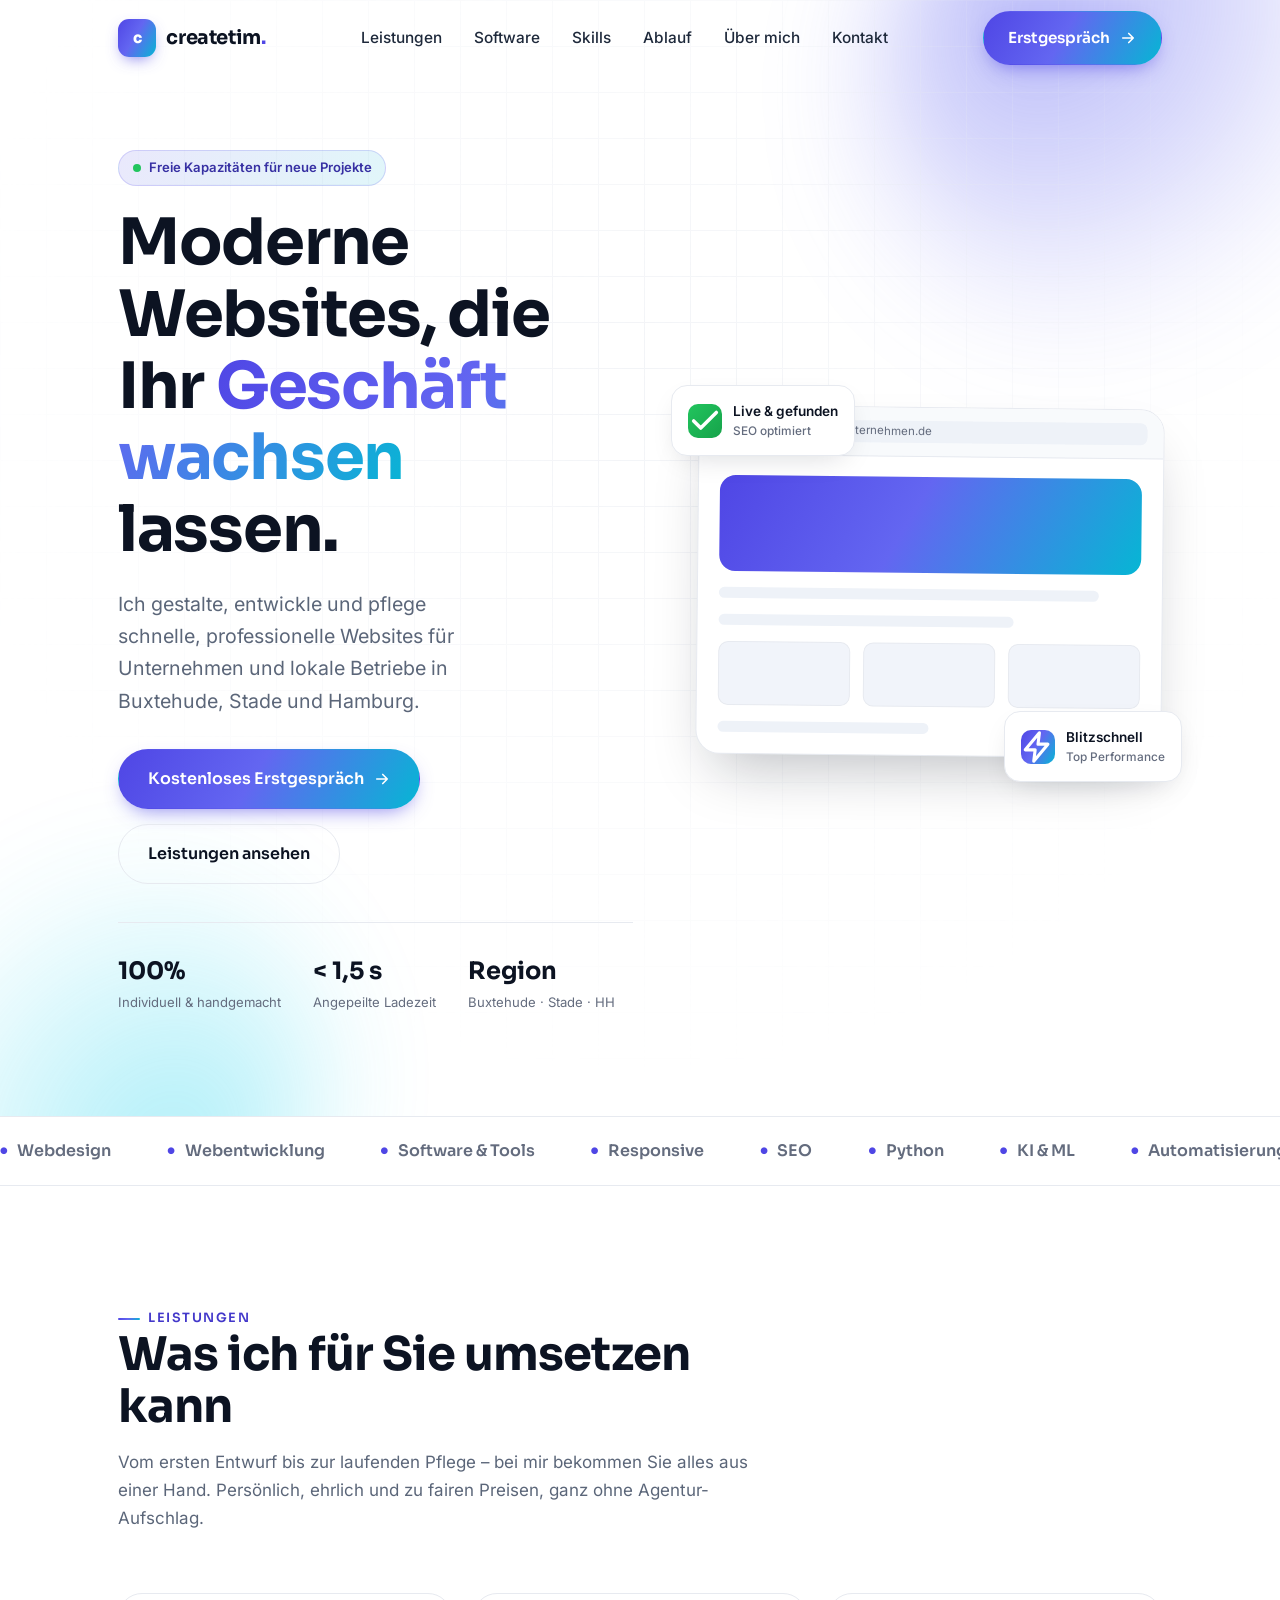
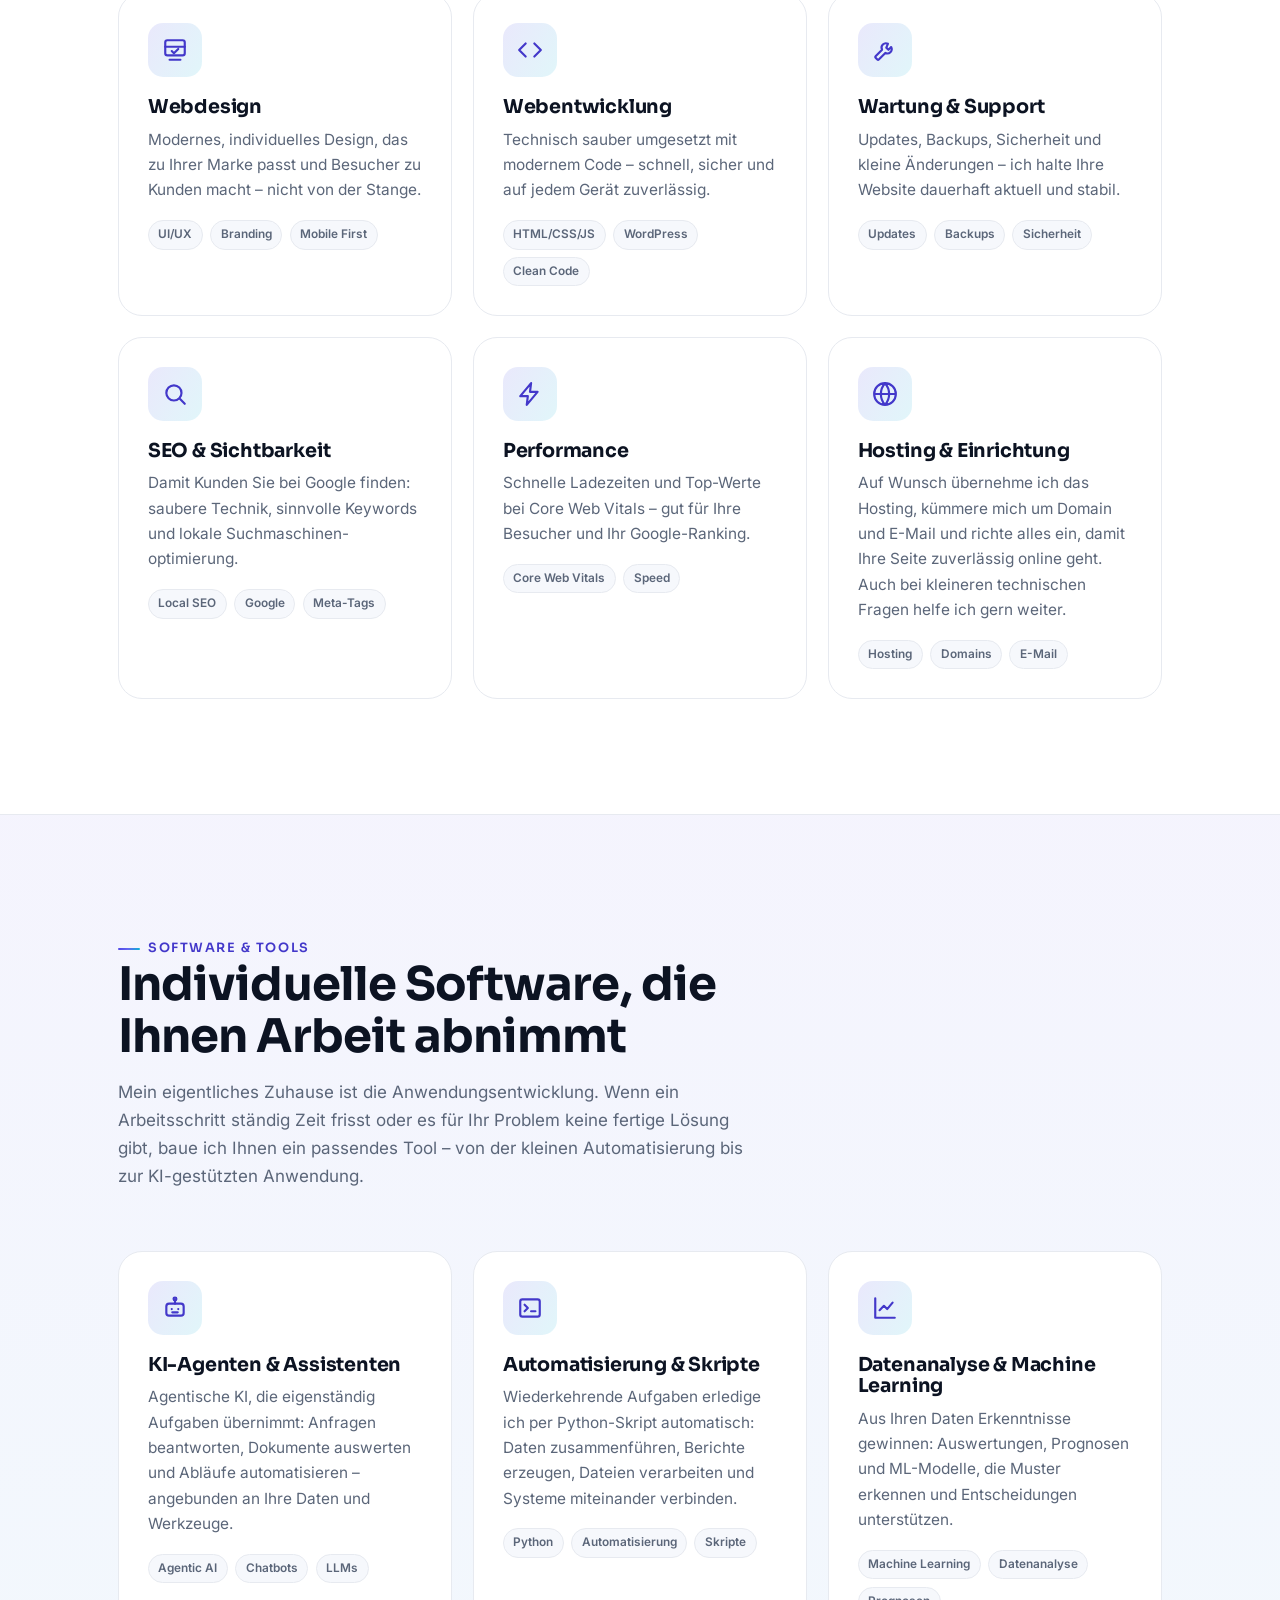
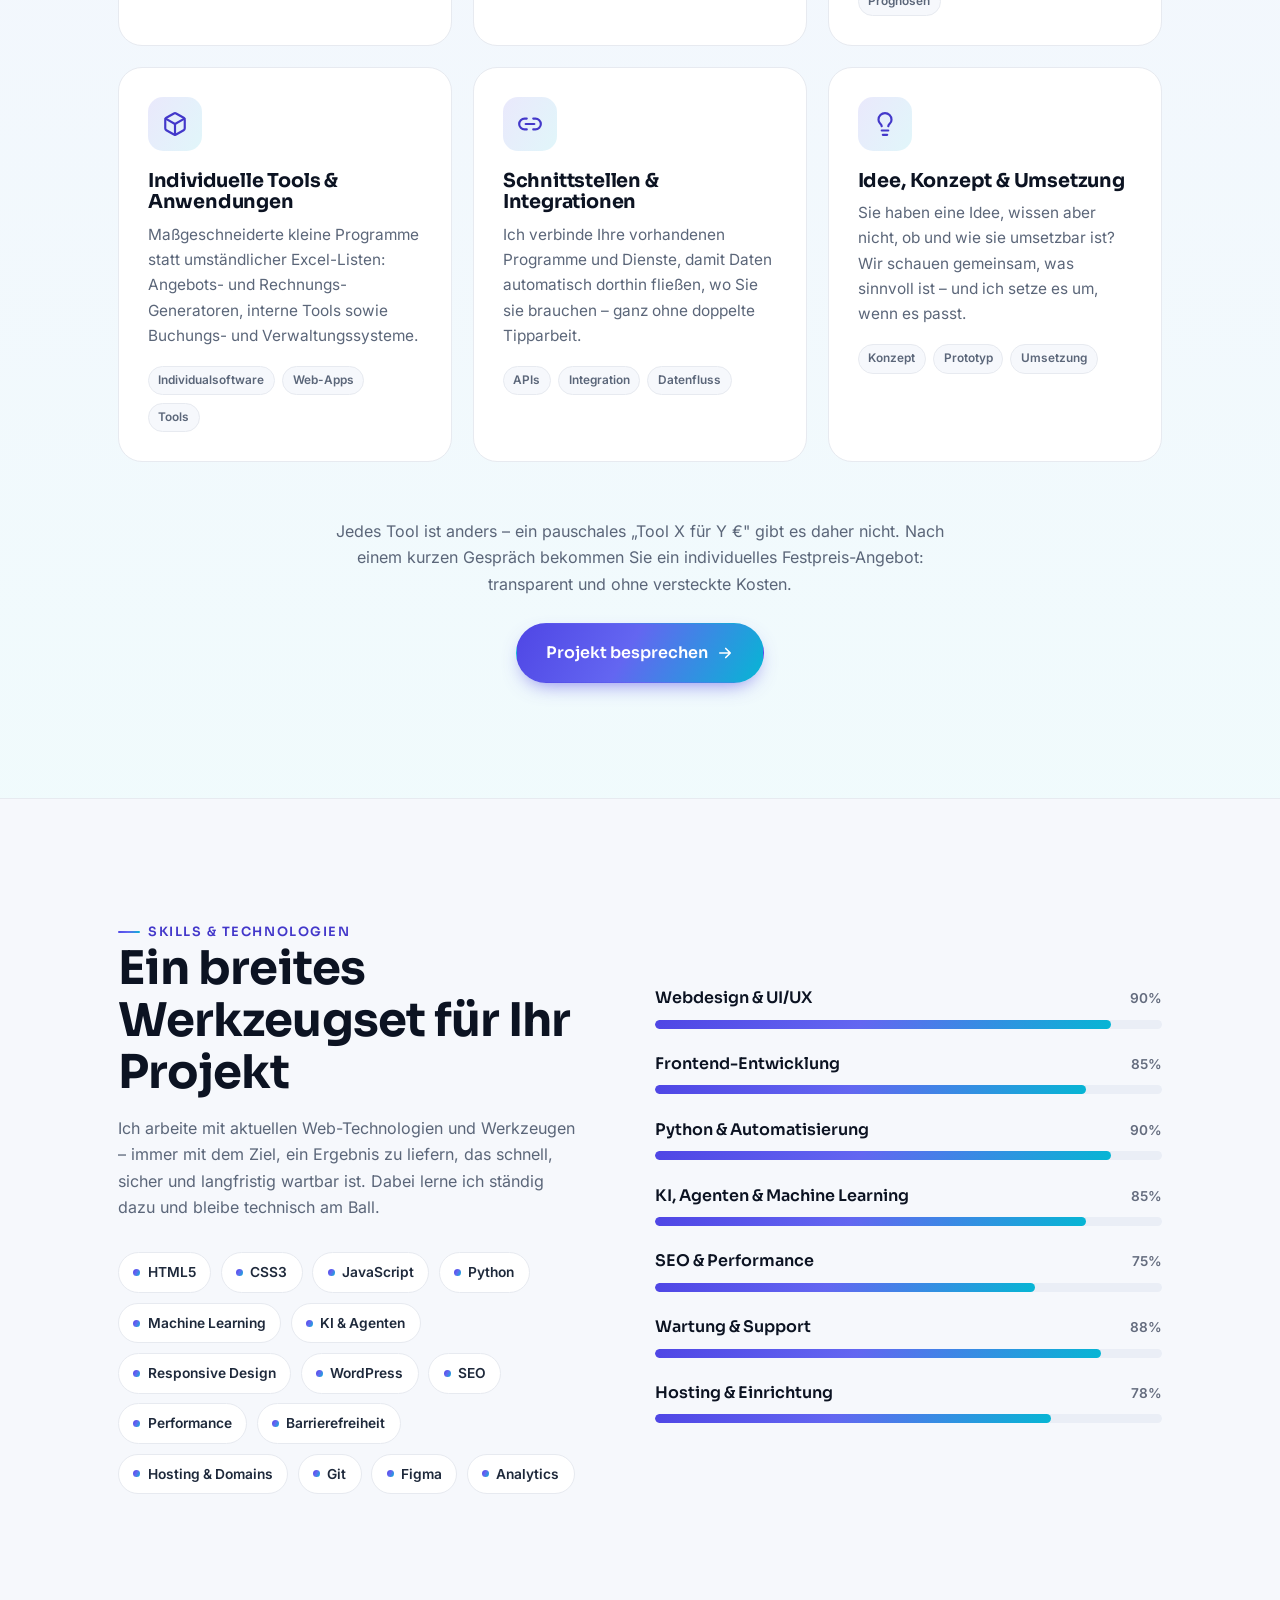
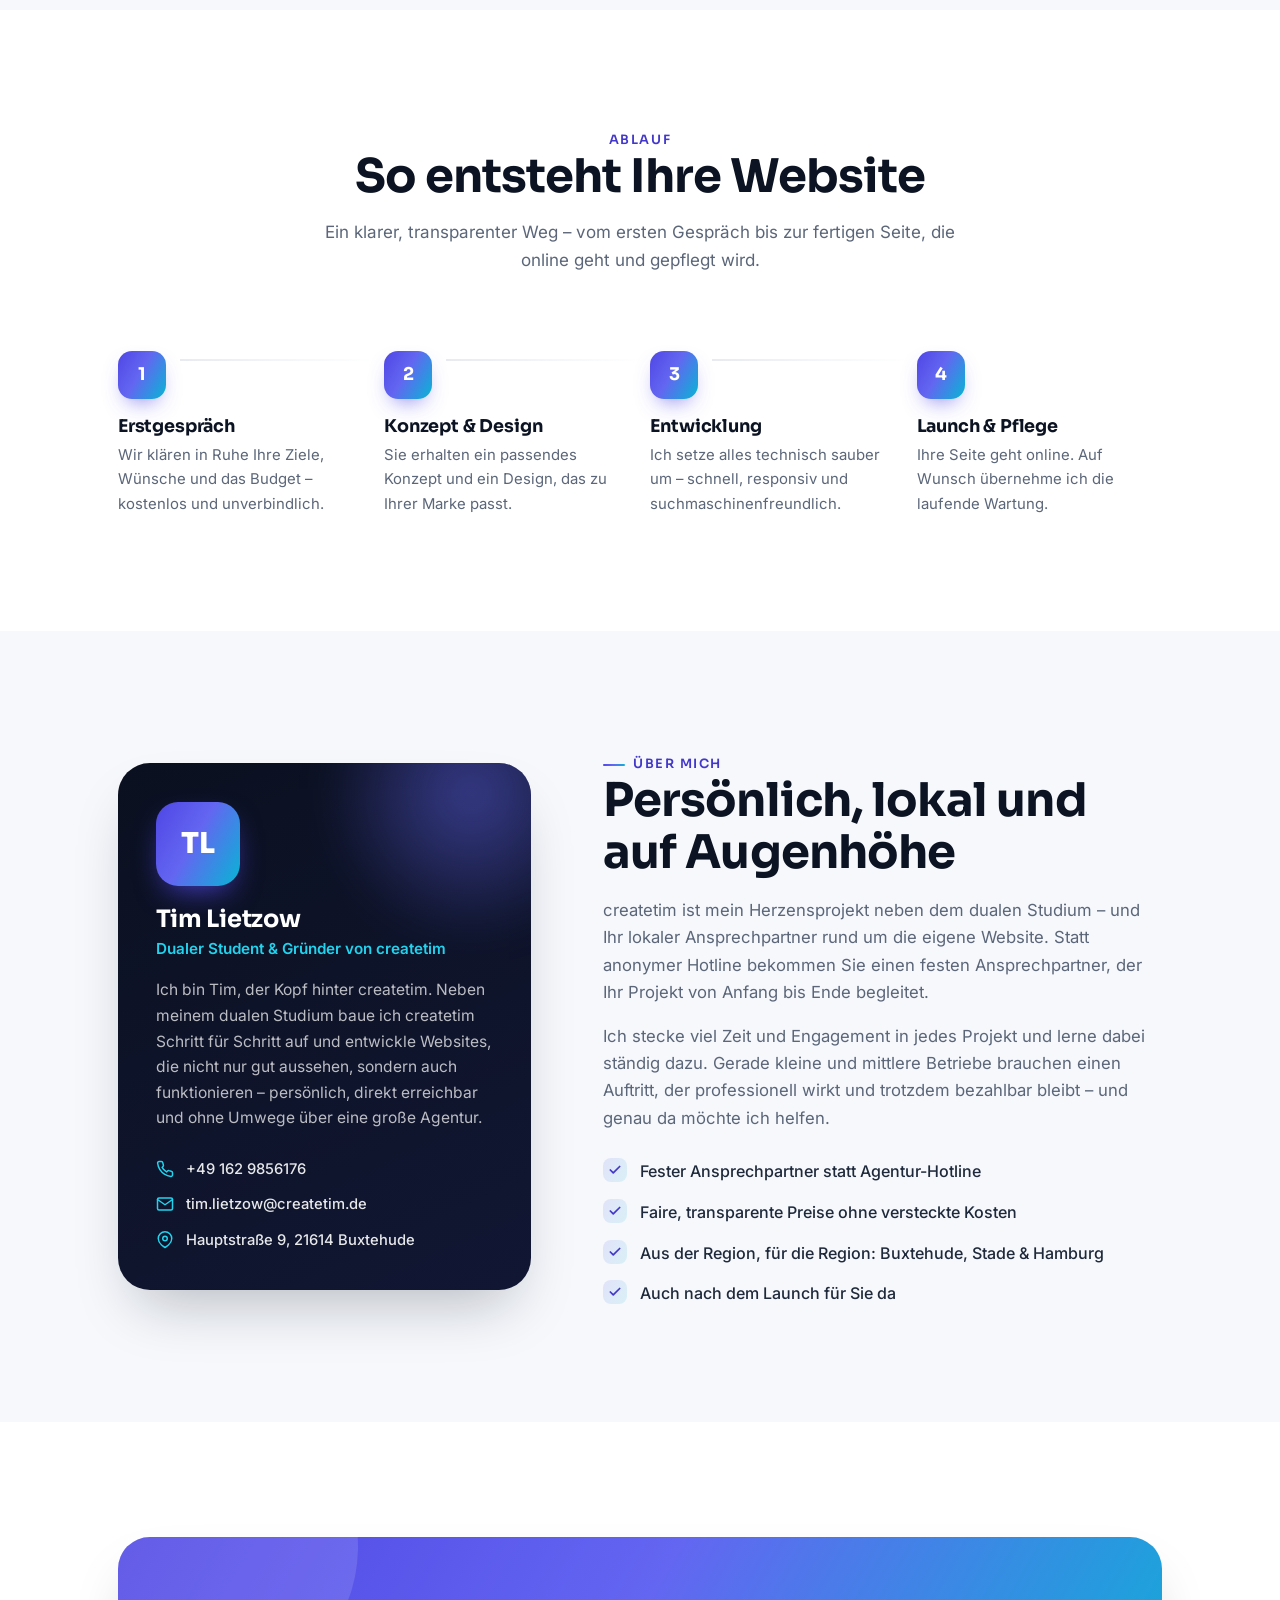
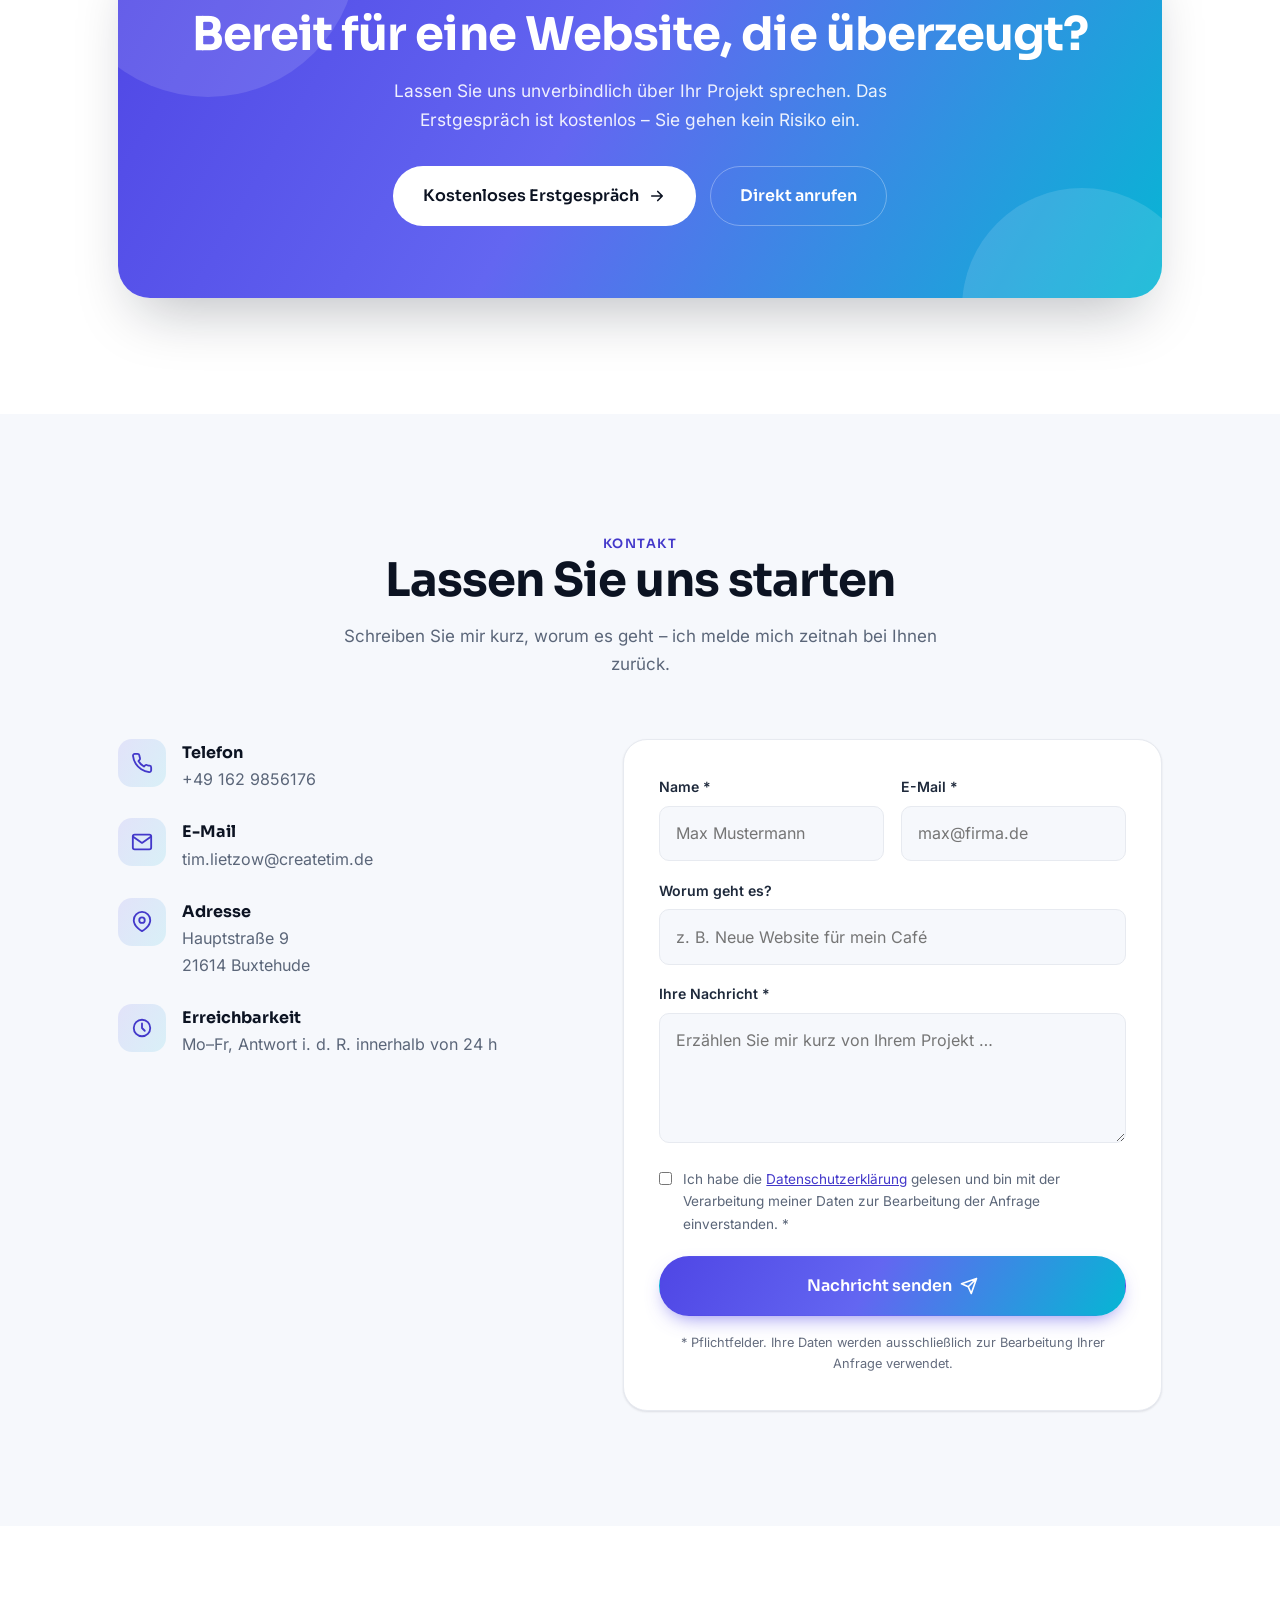
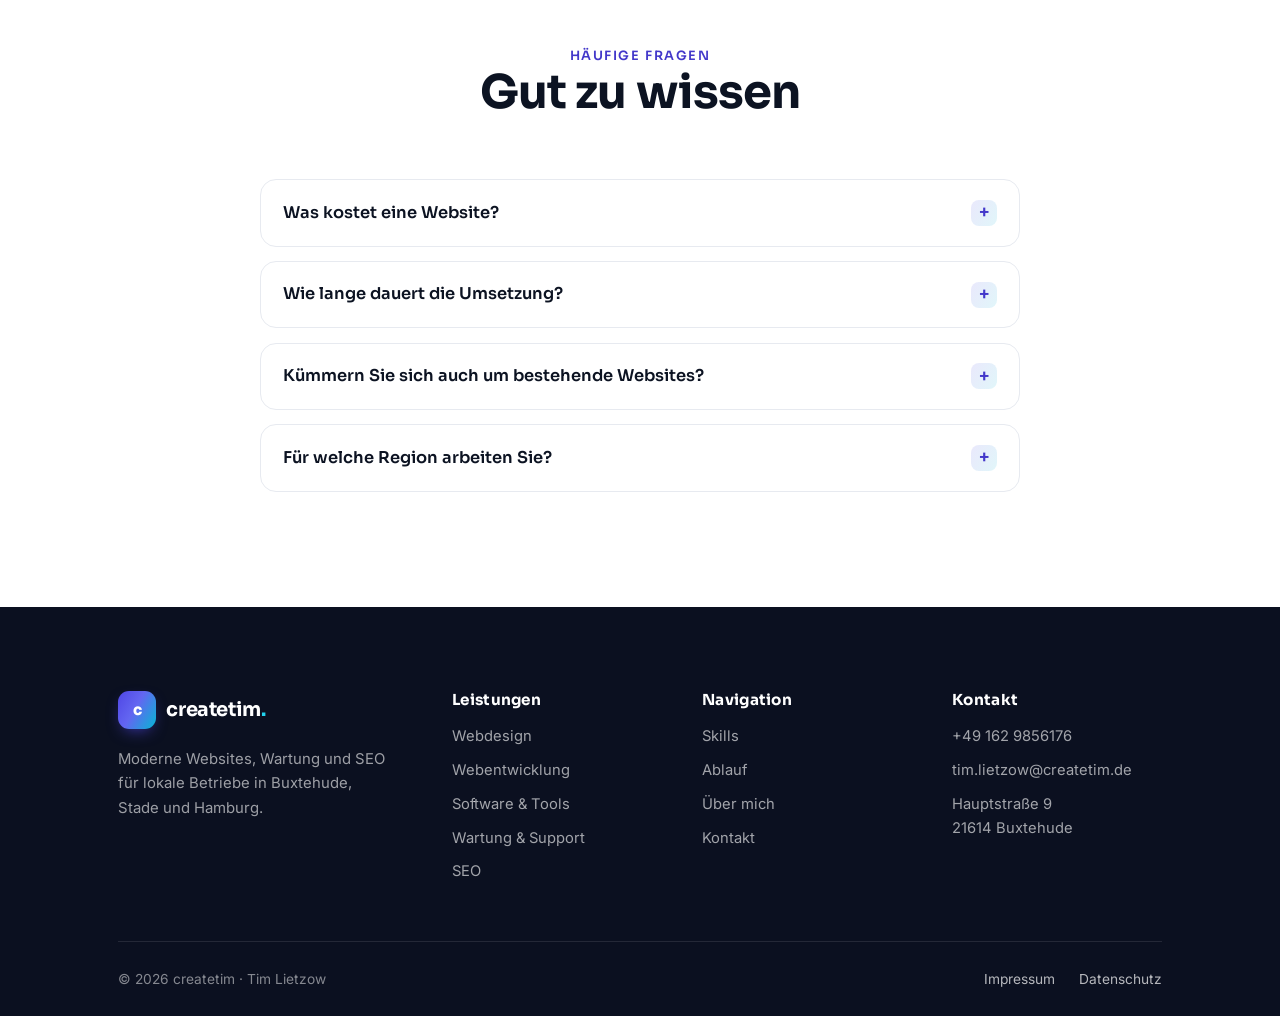
==== commit 69a1bab1: "Audit-Fixes: Sicherheit, A11y, Robustheit, Performance + Font-Reparatur - Fonts: committete WOFF2 wa" ====
--- a/site/index.html
+++ b/site/index.html
@@ -3,6 +3,7 @@
 <head>
   <meta charset="UTF-8" />
   <meta name="viewport" content="width=device-width, initial-scale=1.0" />
+  <meta http-equiv="Content-Security-Policy" content="default-src 'self'; script-src 'self'; style-src 'self' 'unsafe-inline'; img-src 'self' data:; font-src 'self'; connect-src 'self' https://formspree.io; form-action 'self' https://formspree.io; base-uri 'self'; object-src 'none'" />
   <title>createtim · Webdesign, Wartung & SEO für lokale Betriebe | Buxtehude · Stade · Hamburg</title>
   <meta name="description" content="createtim – Tim Lietzow gestaltet, entwickelt und pflegt moderne, schnelle Websites für Unternehmen und lokale Betriebe in Buxtehude, Stade und Hamburg. Webdesign, Wartung, SEO, Hosting und individuelle Software (Tools, Automatisierung, KI &amp; Machine Learning). Jetzt kostenloses Erstgespräch sichern." />
   <meta name="author" content="Tim Lietzow" />
@@ -23,6 +24,8 @@
   <link rel="preload" href="assets/fonts/sora-latin.woff2" as="font" type="font/woff2" crossorigin />
 
   <link rel="stylesheet" href="assets/css/style.css" />
+  <!-- Ohne JavaScript: Scroll-Reveal-Inhalte sofort sichtbar machen -->
+  <noscript><style>.reveal { opacity: 1; transform: none; }</style></noscript>
 
   <!-- Structured data: local business -->
   <script type="application/ld+json">
@@ -30,7 +33,6 @@
     "@context": "https://schema.org",
     "@type": "ProfessionalService",
     "name": "createtim",
-    "image": "https://www.createtim.de/",
     "description": "Webdesign, Wartung, SEO und individuelle Softwareentwicklung (Tools, Automatisierung, KI & Machine Learning) für lokale Betriebe in Buxtehude, Stade und Hamburg.",
     "founder": "Tim Lietzow",
     "url": "https://www.createtim.de",
@@ -50,6 +52,8 @@
 </head>
 <body>
 
+  <a class="skip-link" href="#top">Zum Inhalt springen</a>
+
   <!-- ===================== Header ===================== -->
   <header class="site-header" id="header">
     <div class="container nav">
@@ -72,7 +76,7 @@
           Erstgespräch
           <svg viewBox="0 0 24 24" fill="none" stroke="currentColor" stroke-width="2.2" stroke-linecap="round" stroke-linejoin="round"><path d="M5 12h14M13 6l6 6-6 6"/></svg>
         </a>
-        <button class="nav-toggle" id="navToggle" aria-label="Menü öffnen" aria-expanded="false"><span></span></button>
+        <button class="nav-toggle" id="navToggle" aria-label="Menü öffnen" aria-expanded="false" aria-controls="mobileMenu"><span></span></button>
       </div>
     </div>
 
@@ -123,7 +127,7 @@
           </div>
         </div>
 
-        <div class="hero-visual reveal d2">
+        <div class="hero-visual reveal d2" aria-hidden="true">
           <div class="mock">
             <div class="mock-bar">
               <i></i><i></i><i></i>
@@ -455,7 +459,9 @@
 
           <!-- Versand über Formspree (AJAX in main.js). Ohne JavaScript greift der native
                POST auf den action-Endpunkt als Fallback. -->
-          <form class="form reveal d1" id="contactForm" action="https://formspree.io/f/maqzojdb" method="POST" novalidate>
+          <form class="form reveal d1" id="contactForm" action="https://formspree.io/f/maqzojdb" method="POST">
+            <!-- Honeypot: für Menschen unsichtbar; füllt ein Bot das Feld, verwirft Formspree die Nachricht -->
+            <input type="text" name="_gotcha" class="hp" tabindex="-1" autocomplete="off" aria-hidden="true" />
             <div class="field-row">
               <div class="field">
                 <label for="name">Name *</label>
@@ -499,19 +505,19 @@
 
         <div class="faq">
           <details class="faq-item reveal">
-            <summary>Was kostet eine Website?<span class="plus">+</span></summary>
+            <summary>Was kostet eine Website?<span class="plus" aria-hidden="true">+</span></summary>
             <div class="faq-body">Das hängt vom Umfang ab – eine einfache Visitenkarten-Website ist günstiger als ein umfangreicher Auftritt mit vielen Funktionen. Im kostenlosen Erstgespräch klären wir Ihren Bedarf und Sie erhalten ein transparentes Festpreis-Angebot, bevor es losgeht.</div>
           </details>
           <details class="faq-item reveal">
-            <summary>Wie lange dauert die Umsetzung?<span class="plus">+</span></summary>
+            <summary>Wie lange dauert die Umsetzung?<span class="plus" aria-hidden="true">+</span></summary>
             <div class="faq-body">Eine typische Website für lokale Betriebe ist je nach Umfang in etwa 2 bis 4 Wochen fertig. Den genauen Zeitrahmen stimmen wir gemeinsam ab.</div>
           </details>
           <details class="faq-item reveal">
-            <summary>Kümmern Sie sich auch um bestehende Websites?<span class="plus">+</span></summary>
+            <summary>Kümmern Sie sich auch um bestehende Websites?<span class="plus" aria-hidden="true">+</span></summary>
             <div class="faq-body">Ja. Ich übernehme Pflege, Aktualisierung und Support bestehender Websites – inklusive Updates, Backups und Sicherheits-Checks, damit Ihre Seite zuverlässig läuft.</div>
           </details>
           <details class="faq-item reveal">
-            <summary>Für welche Region arbeiten Sie?<span class="plus">+</span></summary>
+            <summary>Für welche Region arbeiten Sie?<span class="plus" aria-hidden="true">+</span></summary>
             <div class="faq-body">Mein Schwerpunkt liegt auf Buxtehude, Stade und Hamburg. Vieles lässt sich aber auch komplett aus der Ferne umsetzen – sprechen Sie mich einfach an.</div>
           </details>
         </div>
--- a/site/assets/css/style.css
+++ b/site/assets/css/style.css
@@ -4,19 +4,20 @@
    ================================================================= */
 
 /* ---------- Fonts (self-hosted, DSGVO-konform) ----------
-   Variable WOFF2, lokal eingebunden – kein externer Request an Google.
-   Inter deckt 400–700 ab, Sora 600–800. */
+   Variable WOFF2 (Google-Fonts-Latin-Subset, inkl. äöüß€), lokal eingebunden –
+   kein externer Request. Per fonttools instanziert: Inter wght 400–700,
+   Sora wght 600–800. */
 @font-face {
   font-family: "Inter";
   font-style: normal;
-  font-weight: 100 900;
+  font-weight: 400 700;
   font-display: swap;
   src: url("../fonts/inter-latin.woff2") format("woff2");
 }
 @font-face {
   font-family: "Sora";
   font-style: normal;
-  font-weight: 100 800;
+  font-weight: 600 800;
   font-display: swap;
   src: url("../fonts/sora-latin.woff2") format("woff2");
 }
@@ -85,6 +86,12 @@
 
 /* ---------- Layout helpers ---------- */
 .container { width: 100%; max-width: var(--container); margin-inline: auto; padding-inline: var(--gut); }
+.skip-link {
+  position: absolute; left: -9999px; top: 0; z-index: 100;
+  background: var(--brand); color: #fff; padding: .7rem 1.2rem;
+  border-radius: 0 0 var(--r-sm) 0; font-weight: 600;
+}
+.skip-link:focus { left: 0; }
 .section { padding-block: clamp(64px, 9vw, 120px); }
 .section--soft { background: var(--bg-soft); }
 /* Akzent-Abschnitt: dezenter Marken-Verlauf + feine Trennlinien als klarer
@@ -370,6 +377,7 @@
 }
 .field textarea { resize:vertical; min-height:130px; }
 .field input:focus, .field textarea:focus { outline:none; border-color:var(--brand); background:#fff; box-shadow:0 0 0 4px rgba(79,70,229,.12); }
+.form .hp { display:none !important; } /* Honeypot gegen Spam-Bots */
 .form-check { display:flex; gap:.7rem; align-items:flex-start; font-size:.85rem; color:var(--muted); margin-bottom:1.3rem; }
 .form-check input { margin-top:.25rem; accent-color: var(--brand); flex:none; }
 .form-check a { color:var(--brand-600); text-decoration:underline; }
@@ -462,6 +470,7 @@
   .mobile-menu {
     position: fixed; inset: 76px 0 auto 0; background:#fff; border-bottom:1px solid var(--line);
     box-shadow: var(--shadow); padding: 1.2rem var(--gut) 1.6rem; z-index:49;
+    max-height: calc(100vh - 76px); max-height: calc(100dvh - 76px); overflow-y: auto;
     transform: translateY(-12px); opacity:0; visibility:hidden; transition:.25s;
   }
   body.nav-open .mobile-menu { transform:none; opacity:1; visibility:visible; }
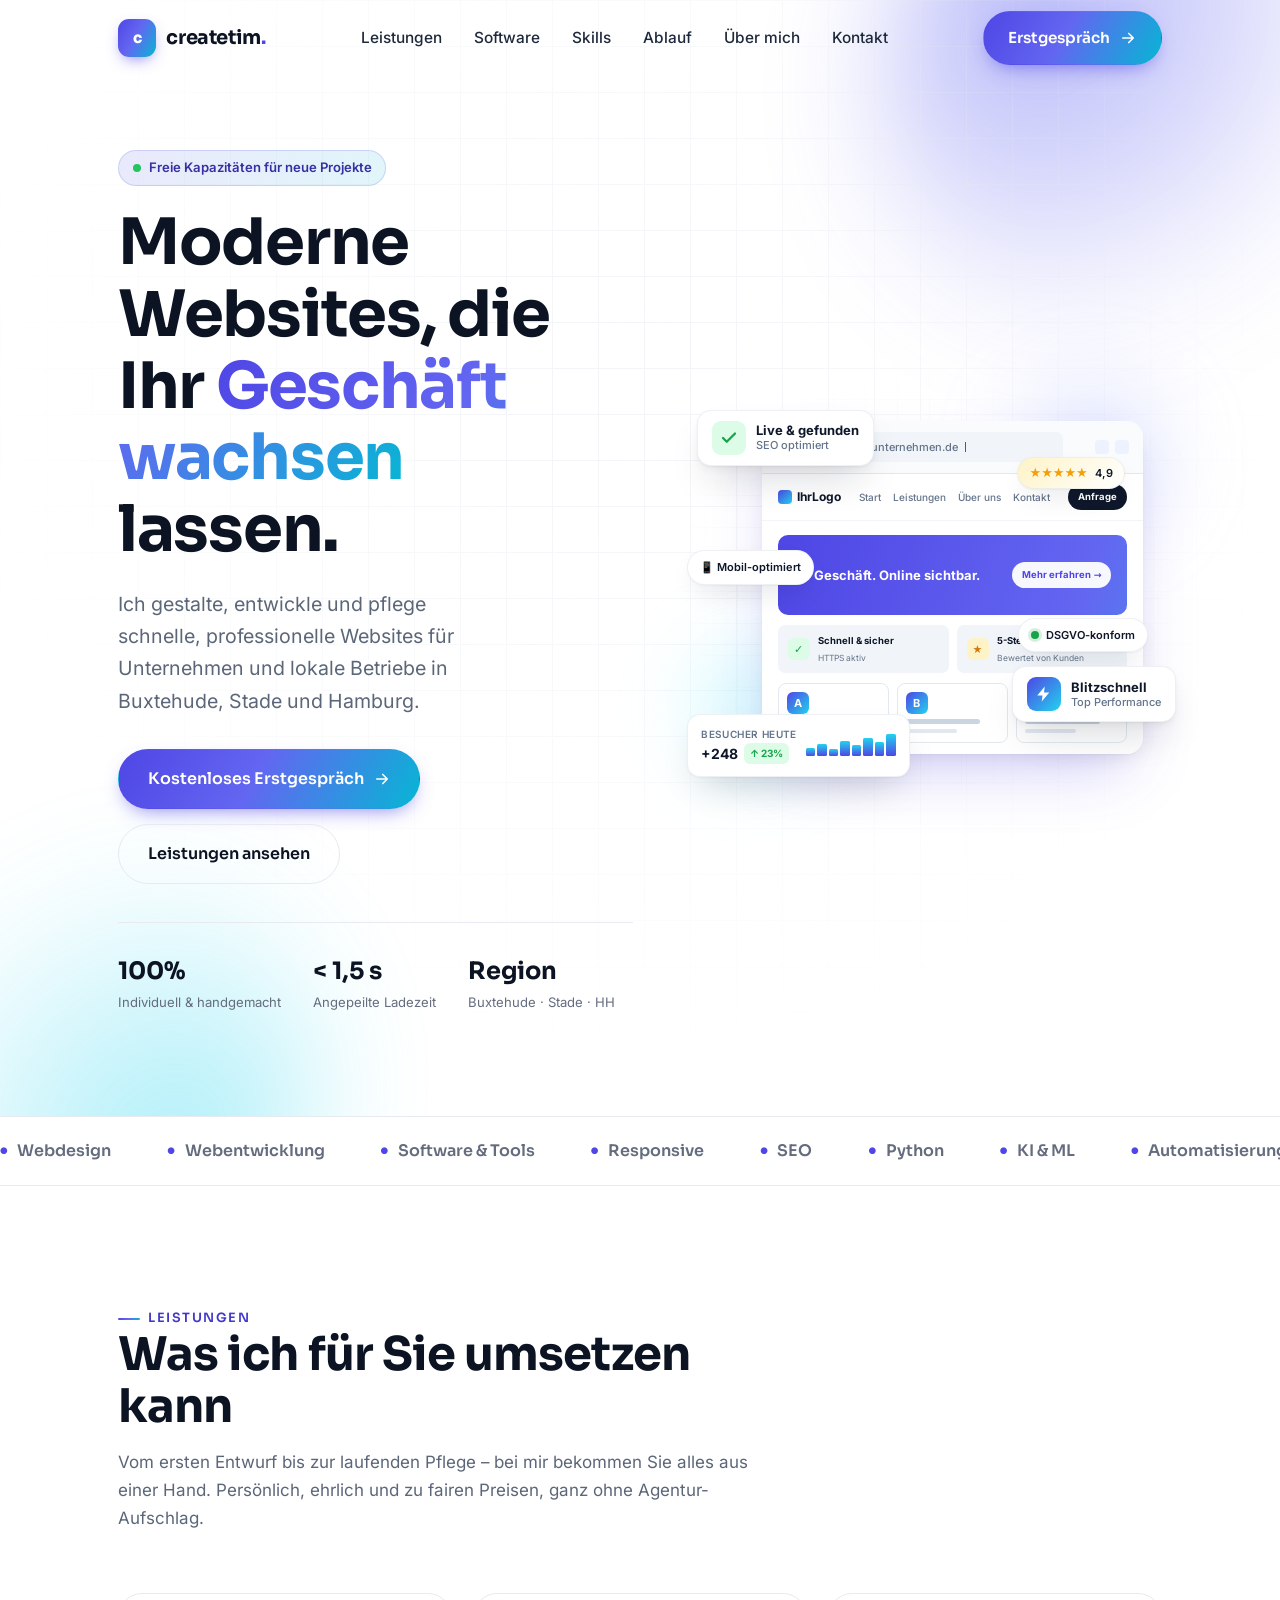
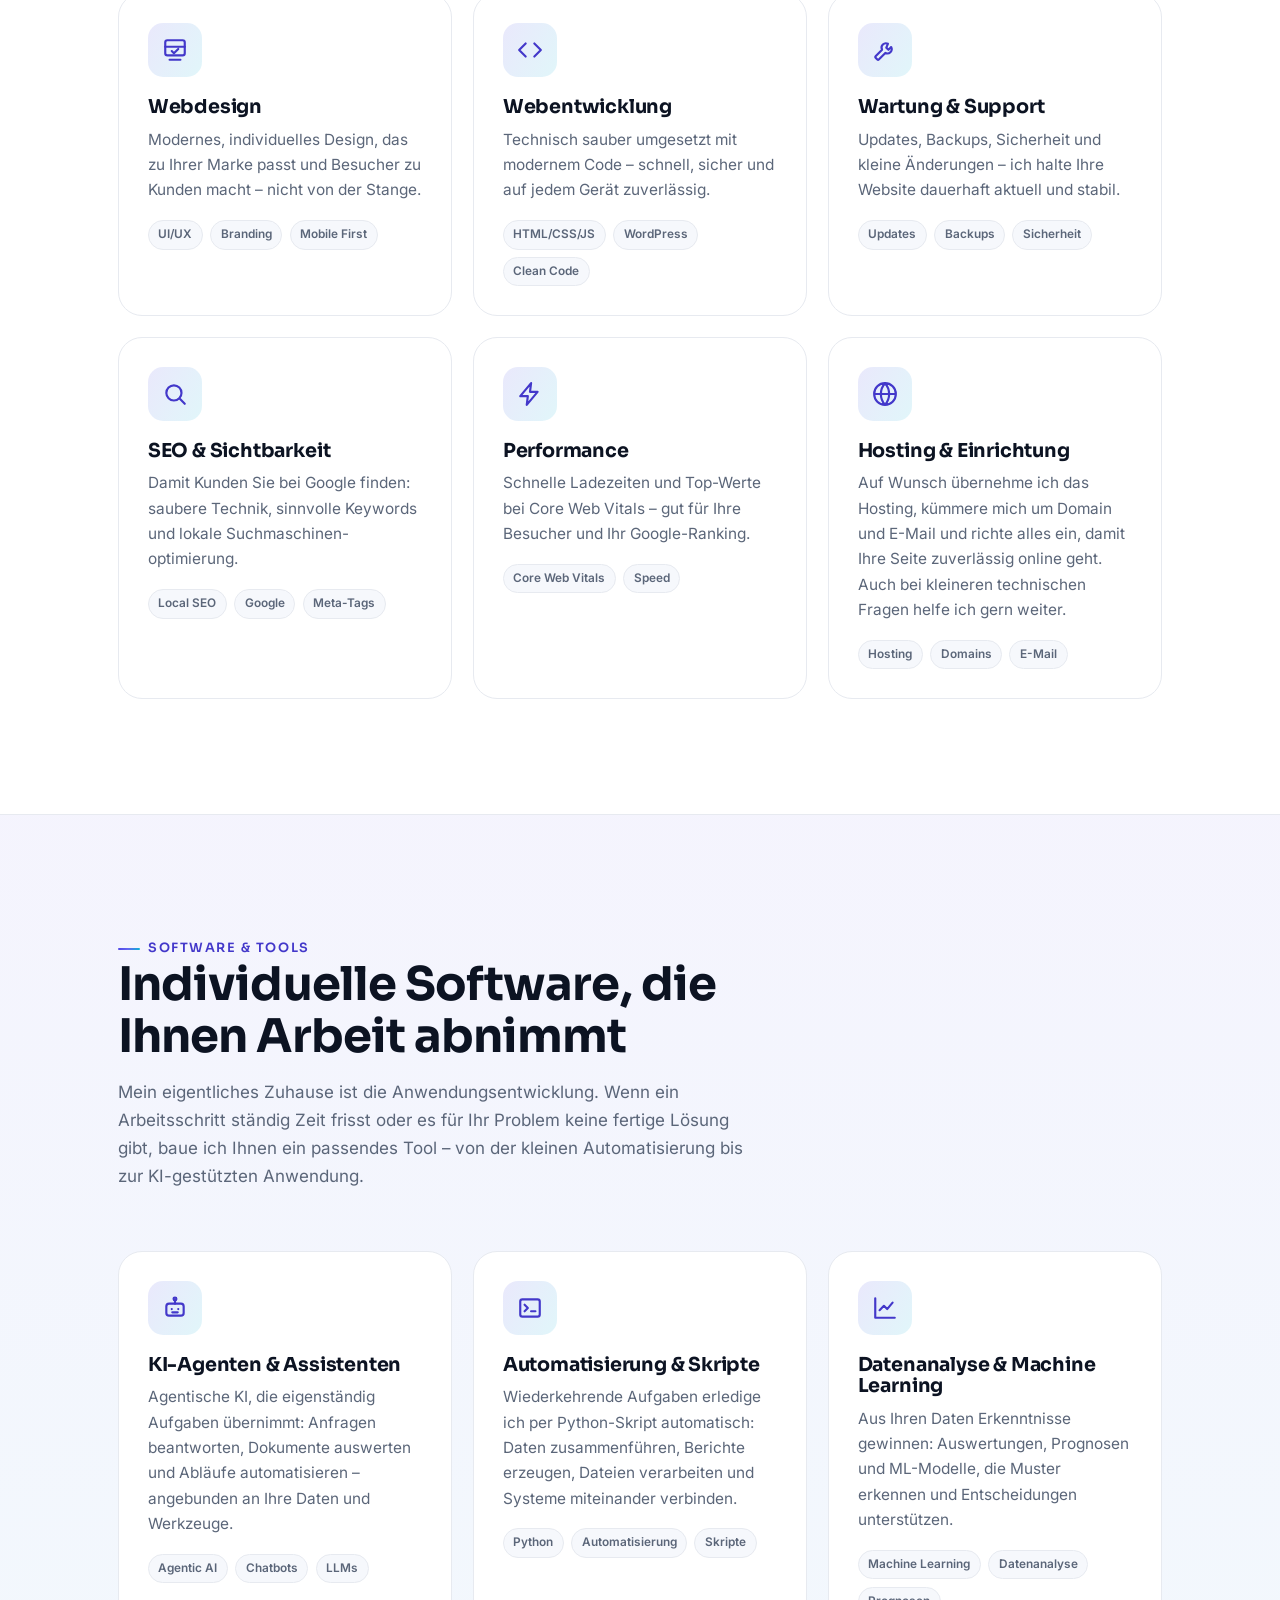
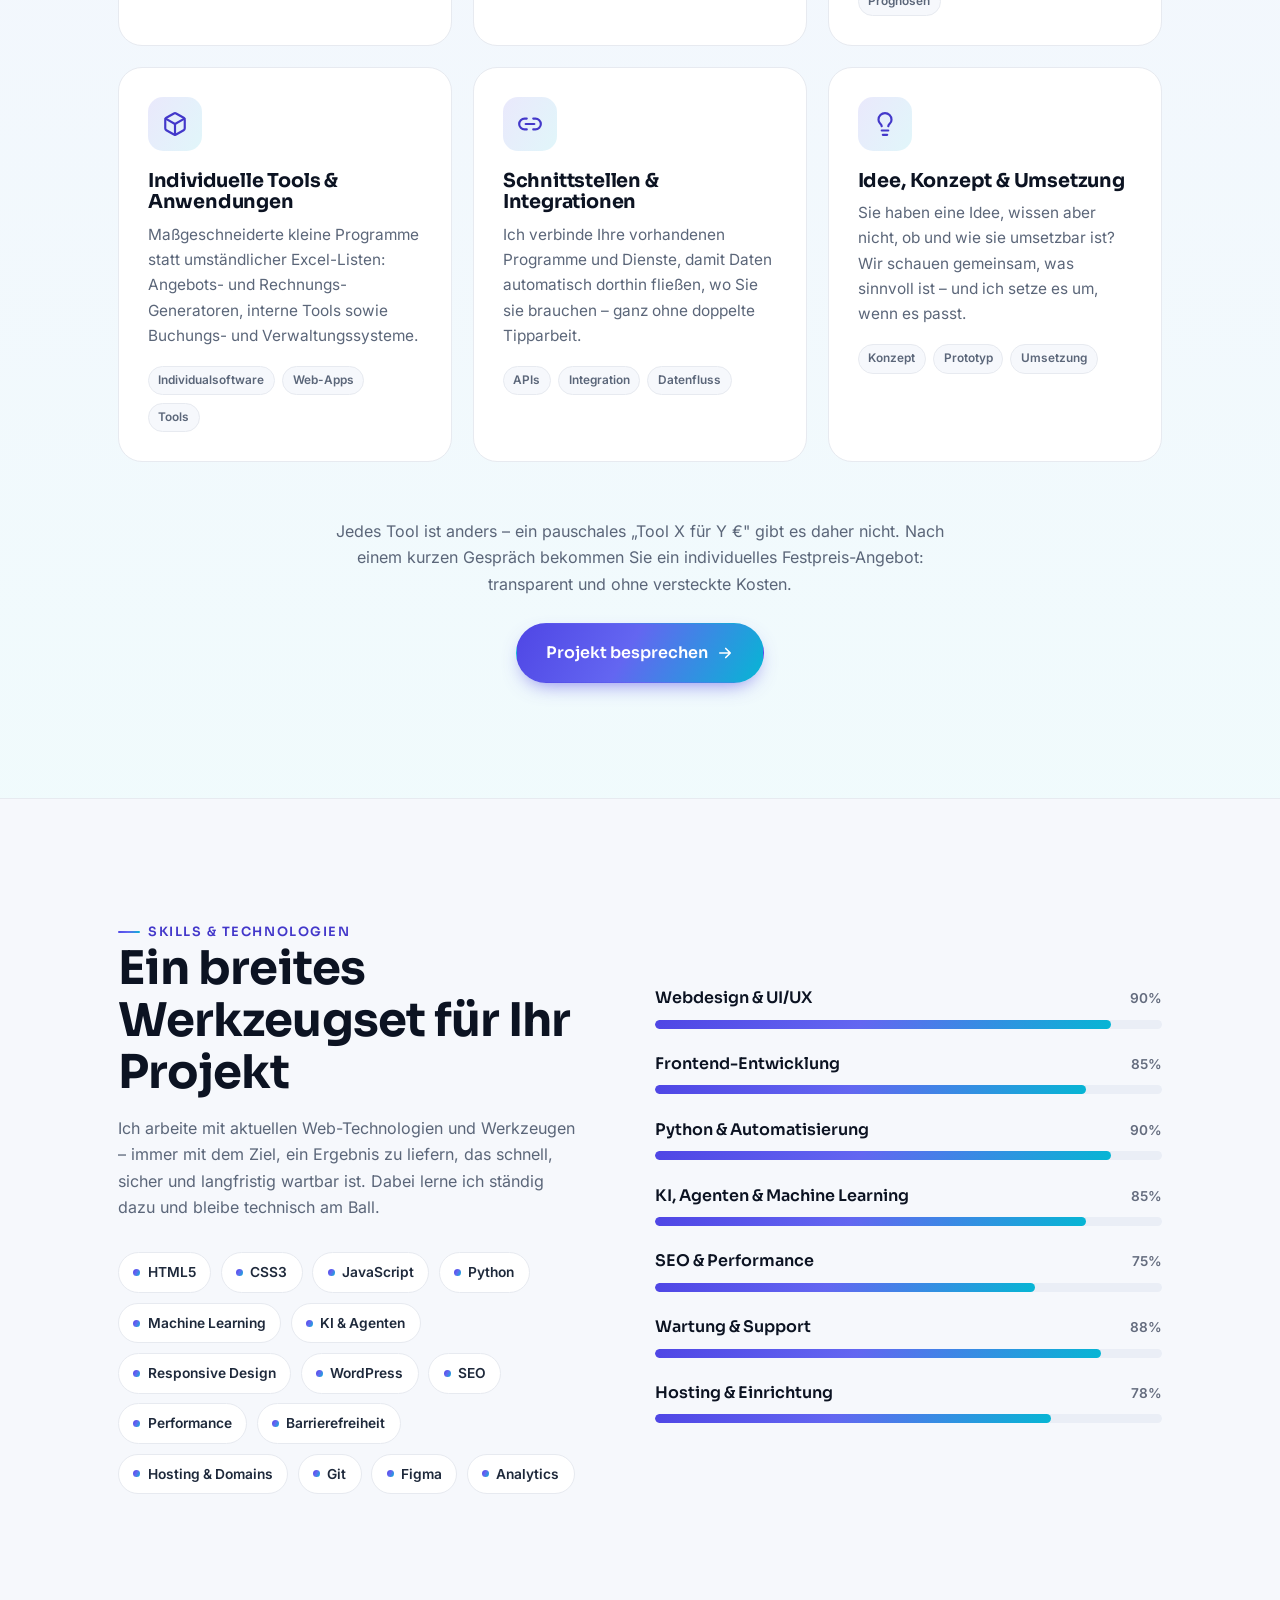
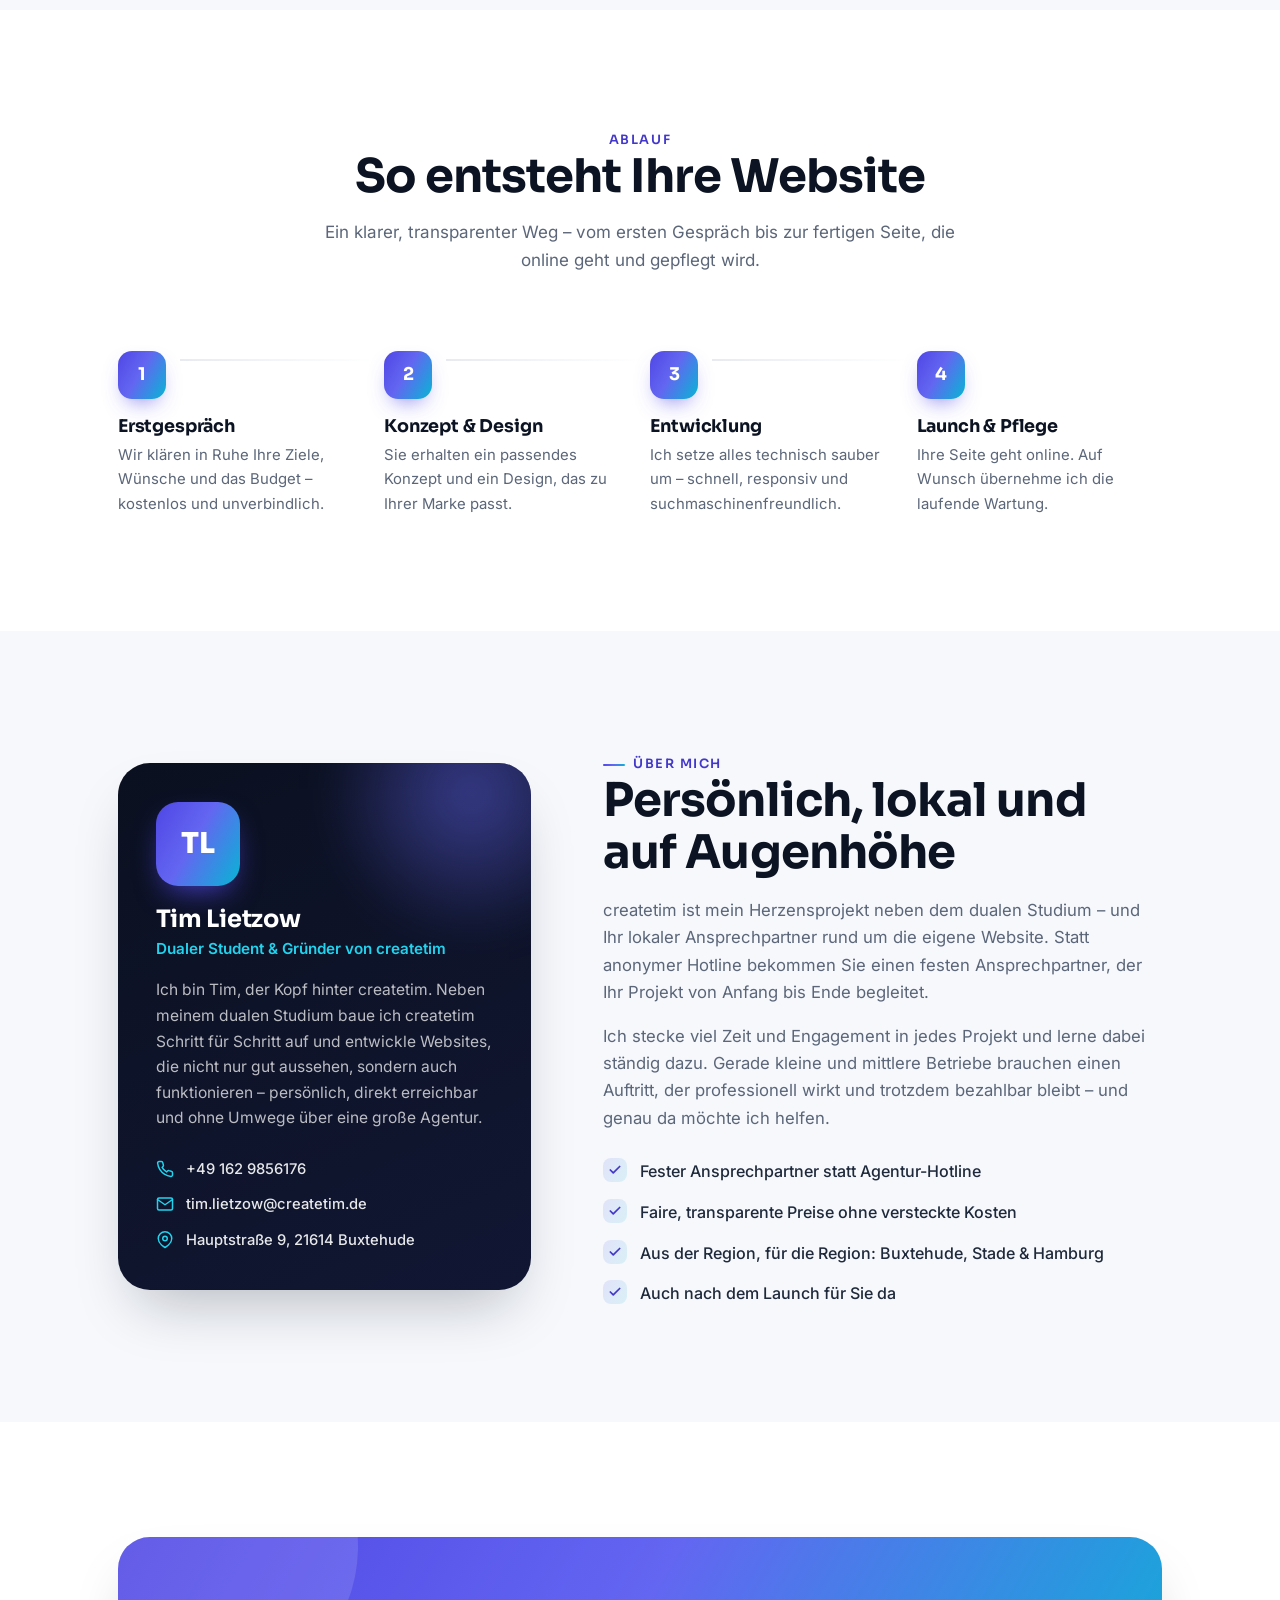
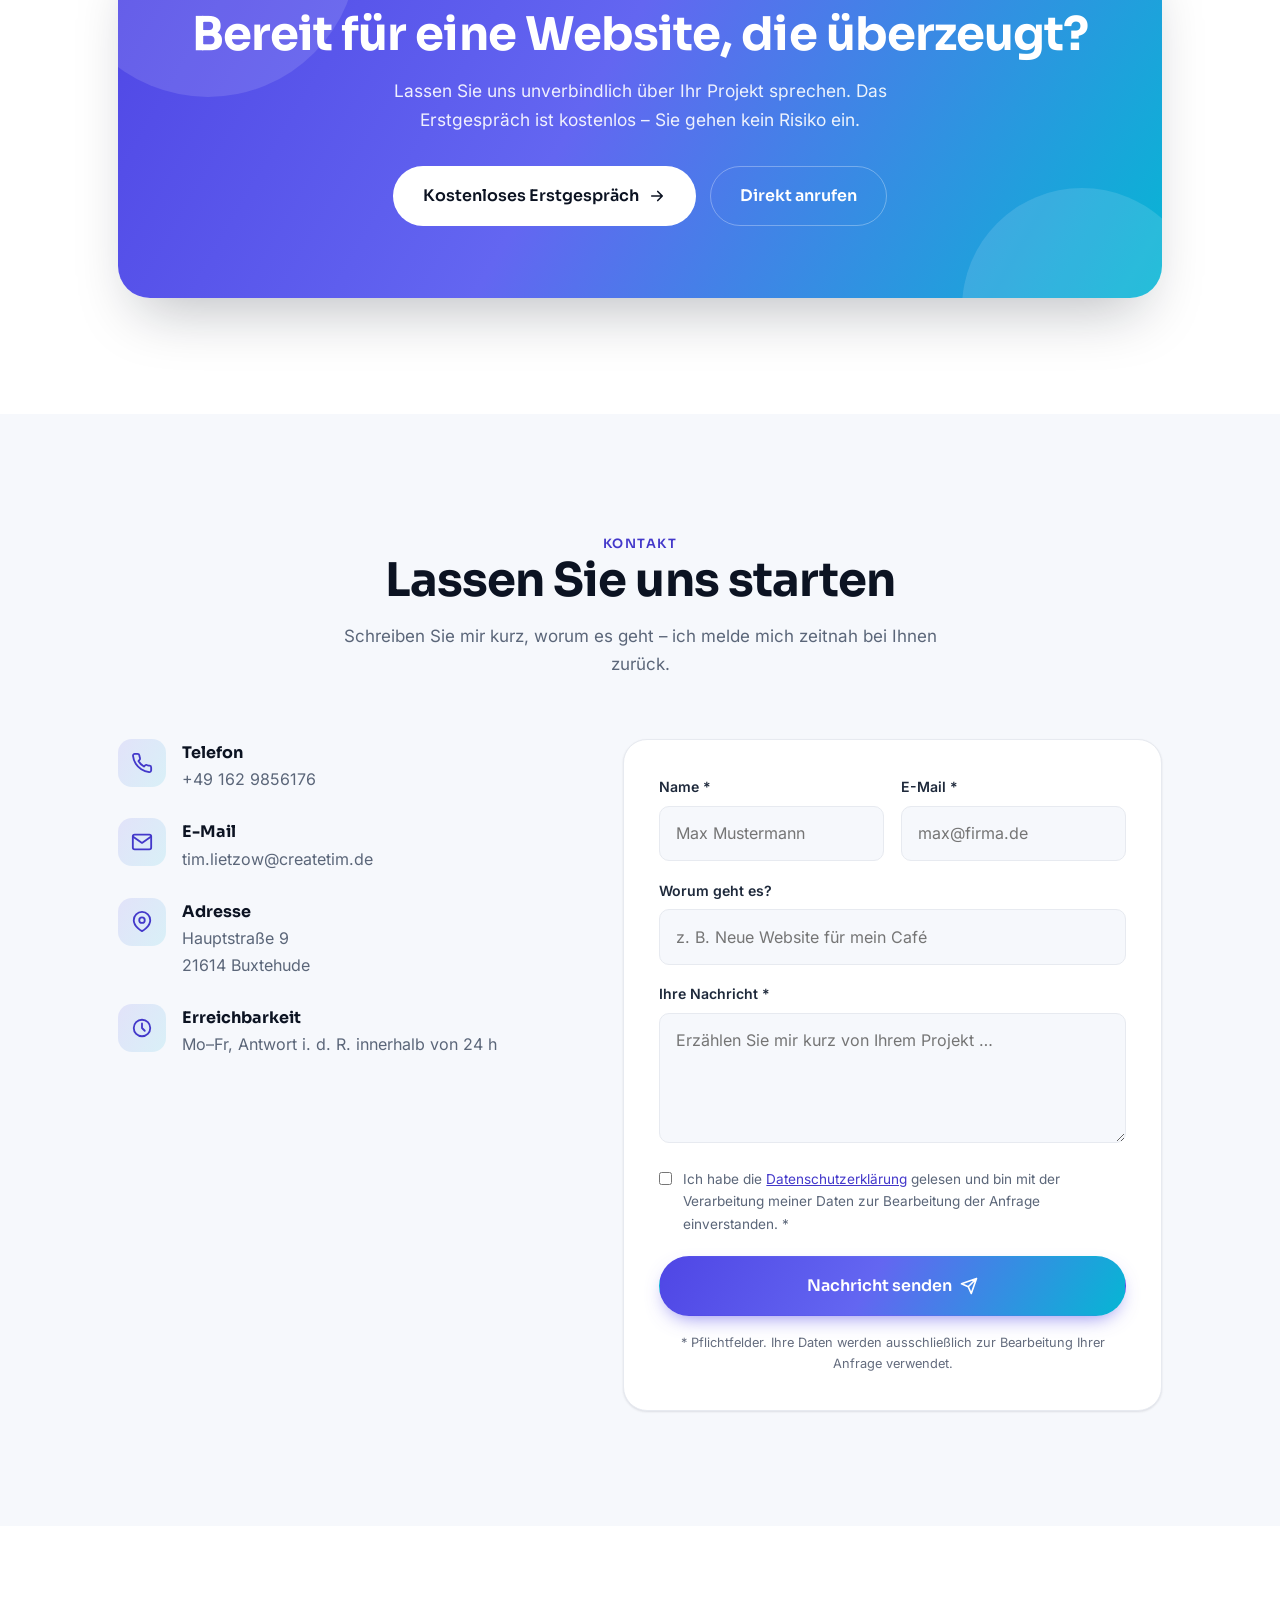
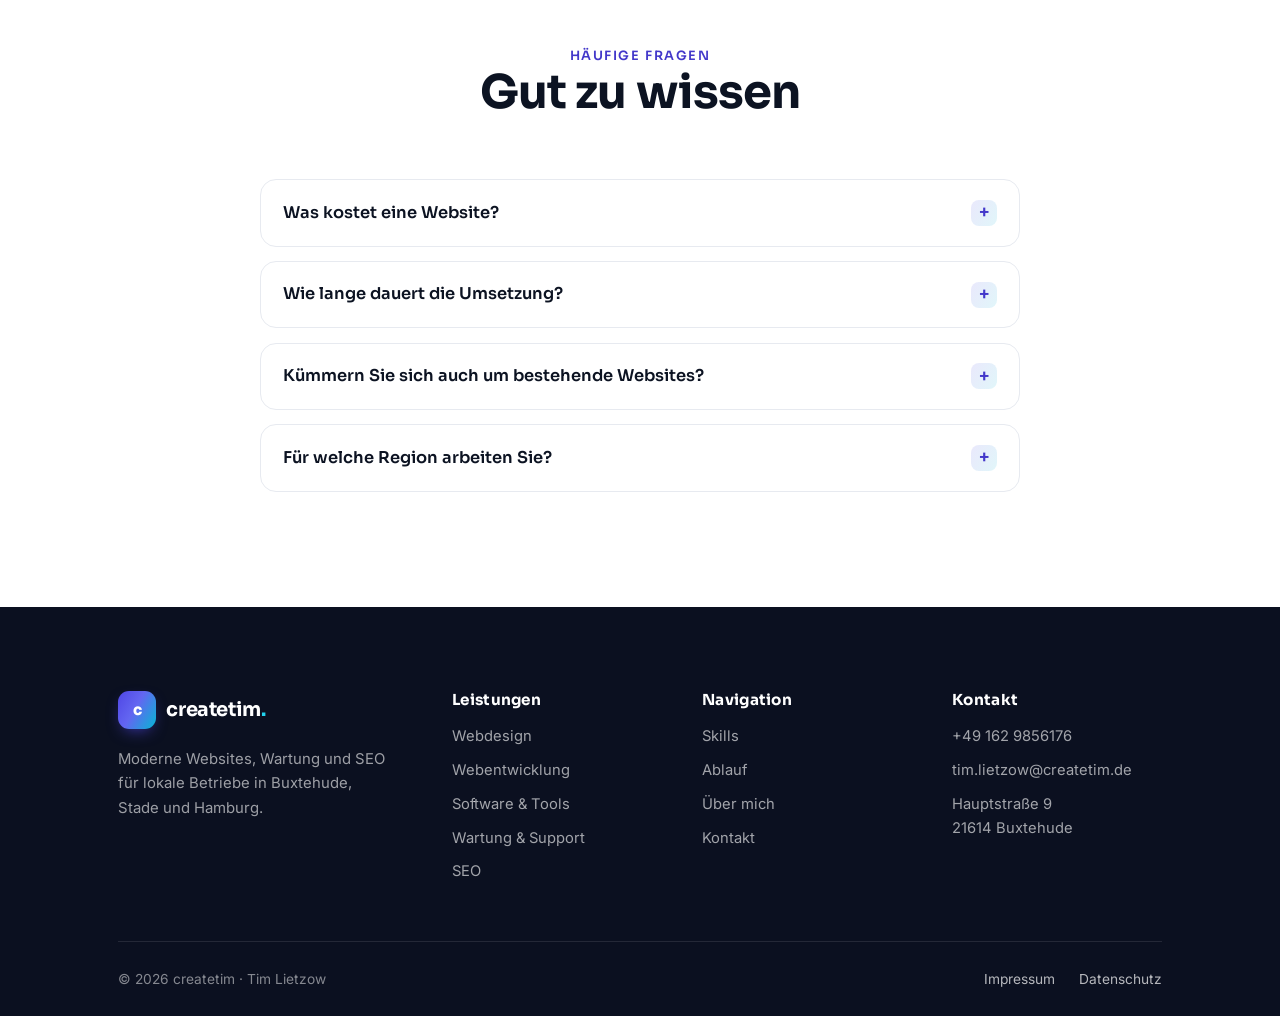
==== commit d6823ccf: "Hero-Illustration v2 + HANDOVER aktualisiert - Neues animiertes Browser-Mockup im Hero (Tipp-Animati" ====
--- a/site/index.html
+++ b/site/index.html
@@ -128,31 +128,80 @@
         </div>
 
         <div class="hero-visual reveal d2" aria-hidden="true">
-          <div class="mock">
-            <div class="mock-bar">
-              <i></i><i></i><i></i>
-              <span class="url">www.ihr-unternehmen.de</span>
-            </div>
-            <div class="mock-body">
-              <div class="mock-hero"></div>
-              <div class="mock-line w90"></div>
-              <div class="mock-line w70"></div>
-              <div class="mock-row">
-                <div class="mock-card"></div>
-                <div class="mock-card"></div>
-                <div class="mock-card"></div>
+          <!-- Dekorative Hero-Illustration: alle Klassen unter .hero-art gescopt,
+               kollidierende Namen (card/cards/chip/bar) tragen ein ha--Präfix -->
+          <div class="hero-art">
+            <div class="grid-bg"></div>
+            <div class="blob b1"></div>
+            <div class="blob b2"></div>
+
+            <!-- Browser -->
+            <div class="browser">
+              <div class="ha-bar">
+                <div class="dots"><i></i><i></i><i></i></div>
+                <div class="url"><span class="typing">ihr-unternehmen.de</span><span class="caret"></span></div>
+                <div class="barright"><span></span><span></span></div>
               </div>
-              <div class="mock-line w50"></div>
-            </div>
-          </div>
-
-          <div class="float-card fc-1">
-            <span class="ic"><svg viewBox="0 0 24 24" fill="none" stroke="currentColor" stroke-width="2.5" stroke-linecap="round" stroke-linejoin="round"><path d="M20 6 9 17l-5-5"/></svg></span>
-            <div>Live &amp; gefunden<small>SEO optimiert</small></div>
-          </div>
-          <div class="float-card fc-2">
-            <span class="ic"><svg viewBox="0 0 24 24" fill="none" stroke="currentColor" stroke-width="2.2" stroke-linecap="round" stroke-linejoin="round"><path d="M13 2 3 14h7l-1 8 10-12h-7z"/></svg></span>
-            <div>Blitzschnell<small>Top Performance</small></div>
+
+              <div class="navbar">
+                <div class="logo"><b></b>IhrLogo</div>
+                <div class="links"><span>Start</span><span>Leistungen</span><span>Über uns</span><span>Kontakt</span></div>
+                <div class="cta">Anfrage</div>
+              </div>
+
+              <div class="content">
+                <div class="hero-banner">
+                  <div class="htitle">Ihr Geschäft. Online sichtbar.</div>
+                  <div class="hbtn">Mehr erfahren →</div>
+                </div>
+
+                <div class="row2">
+                  <div class="mini a">
+                    <div class="mi">✓</div>
+                    <div class="mt"><b>Schnell &amp; sicher</b><span>HTTPS aktiv</span></div>
+                  </div>
+                  <div class="mini b">
+                    <div class="mi">★</div>
+                    <div class="mt"><b>5-Sterne-Service</b><span>Bewertet von Kunden</span></div>
+                  </div>
+                </div>
+
+                <div class="ha-cards">
+                  <div class="ha-card"><div class="ph">A</div><div class="l1"></div><div class="l2"></div></div>
+                  <div class="ha-card"><div class="ph">B</div><div class="l1"></div><div class="l2"></div></div>
+                  <div class="ha-card"><div class="ph">C</div><div class="l1"></div><div class="l2"></div></div>
+                </div>
+              </div>
+            </div>
+
+            <!-- Schwebende Badges -->
+            <div class="badge b-seo">
+              <div class="ic"><svg viewBox="0 0 24 24" fill="none" stroke="currentColor" stroke-width="3" stroke-linecap="round" stroke-linejoin="round"><polyline points="20 6 9 17 4 12"/></svg></div>
+              <div class="txt"><div class="t1">Live &amp; gefunden</div><div class="t2">SEO optimiert</div></div>
+            </div>
+            <div class="badge b-fast">
+              <div class="ic"><svg viewBox="0 0 24 24" fill="currentColor"><path d="M13 2L3 14h7l-1 8 10-12h-7l1-8z"/></svg></div>
+              <div class="txt"><div class="t1">Blitzschnell</div><div class="t2">Top Performance</div></div>
+            </div>
+
+            <!-- Chips -->
+            <div class="ha-chip c-mobile">📱 Mobil-optimiert</div>
+            <div class="ha-chip c-dsgvo"><span class="dot"></span>DSGVO-konform</div>
+            <div class="ha-chip c-stars"><span class="star">★★★★★</span> 4,9</div>
+
+            <!-- Analytics-Karte -->
+            <div class="analytics">
+              <div class="row">
+                <div>
+                  <div class="lbl">Besucher heute</div>
+                  <div style="display:flex;align-items:center;gap:6px">
+                    <span class="val">+248</span>
+                    <span class="trend">↑ 23%</span>
+                  </div>
+                </div>
+                <div class="spark"><i></i><i></i><i></i><i></i><i></i><i></i><i></i><i></i></div>
+              </div>
+            </div>
           </div>
         </div>
       </div>
--- a/site/assets/css/style.css
+++ b/site/assets/css/style.css
@@ -221,39 +221,168 @@
 .hero-meta .num { font-family:var(--font-head); font-weight:700; font-size:1.5rem; color:var(--ink); }
 .hero-meta .lbl { font-size:.82rem; color:var(--muted-2); }
 
-/* Hero visual / mock browser */
+/* ---------- Hero illustration (.hero-art) ----------
+   Rein dekorative Komponente (aria-hidden im Markup). Alle Selektoren unter
+   .hero-art gescopt und Keyframes mit ha--Präfix, damit nichts mit den
+   globalen Klassen (.card, .cards, .chip, .bar, @keyframes pulse) kollidiert. */
 .hero-visual { position:relative; }
-.mock {
-  background:#fff; border:1px solid var(--line); border-radius: var(--r-lg);
-  box-shadow: var(--shadow-lg); overflow:hidden; transform: rotate(.6deg);
-  transition: transform .5s ease;
-}
-.hero-visual:hover .mock { transform: rotate(0); }
-.mock-bar { display:flex; align-items:center; gap:.5rem; padding:.8rem 1rem; background:#f8fafc; border-bottom:1px solid var(--line); }
-.mock-bar i { width:11px; height:11px; border-radius:50%; background:#e2556a; display:inline-block; }
-.mock-bar i:nth-child(2){ background:#f4c14e; } .mock-bar i:nth-child(3){ background:#3fc77b; }
-.mock-bar .url { margin-left:.6rem; flex:1; height:22px; border-radius:7px; background:#eef2f8; font-size:.72rem; color:var(--muted-2); display:flex; align-items:center; padding-inline:.7rem; }
-.mock-body { padding: 1.3rem; display:grid; gap: 1rem; }
-.mock-hero { height:96px; border-radius: var(--r); background: var(--grad); position:relative; overflow:hidden; }
-.mock-hero::after { content:""; position:absolute; inset:0; background: linear-gradient(60deg, transparent 30%, rgba(255,255,255,.25) 50%, transparent 70%); transform: translateX(-100%); animation: shine 3.5s ease-in-out infinite; }
-@keyframes shine { 0%,60%{transform:translateX(-100%)} 100%{transform:translateX(100%)} }
-.mock-row { display:grid; grid-template-columns: repeat(3,1fr); gap:.8rem; }
-.mock-card { height:64px; border-radius: var(--r-sm); background:#f1f4fa; border:1px solid var(--line); }
-.mock-line { height:11px; border-radius:6px; background:#eef2f8; }
-.mock-line.w70{width:70%} .mock-line.w90{width:90%} .mock-line.w50{width:50%}
-
-.float-card {
-  position:absolute; background:#fff; border:1px solid var(--line); border-radius:var(--r);
-  box-shadow: var(--shadow); padding:.85rem 1rem; display:flex; align-items:center; gap:.7rem;
-  font-size:.85rem; font-weight:600;
-}
-.float-card .ic { width:34px; height:34px; border-radius:10px; display:grid; place-items:center; color:#fff; }
-.float-card small { display:block; font-weight:500; color:var(--muted-2); font-size:.74rem; }
-.fc-1 { top:-22px; left:-26px; animation: floaty 5s ease-in-out infinite; }
-.fc-2 { bottom:-26px; right:-20px; animation: floaty 6s ease-in-out infinite .8s; }
-.fc-1 .ic { background: linear-gradient(135deg,#22c55e,#16a34a); }
-.fc-2 .ic { background: var(--grad); }
-@keyframes floaty { 0%,100%{transform:translateY(0)} 50%{transform:translateY(-9px)} }
+.hero-art {
+  --violet: var(--brand); --violet-2: #6366f1; --cyan: var(--accent-2);
+  --ha-ink:#0f172a; --ha-dim:#64748b; --ha-line:#e2e8f0; --ha-soft:#f1f5f9;
+  --green:#16a34a; --green-bg:#dcfce7;
+  position:relative; width:min(620px, 100%); margin-inline:auto; aspect-ratio:5/4.2;
+}
+
+/* Grid-Hintergrund + Blobs */
+.hero-art .grid-bg {
+  position:absolute; inset:-5%; z-index:0;
+  background-image:
+    linear-gradient(to right, rgba(99,102,241,.06) 1px, transparent 1px),
+    linear-gradient(to bottom, rgba(99,102,241,.06) 1px, transparent 1px);
+  background-size:32px 32px;
+  -webkit-mask-image: radial-gradient(ellipse at center, #000 30%, transparent 75%);
+          mask-image: radial-gradient(ellipse at center, #000 30%, transparent 75%);
+}
+.hero-art .blob { position:absolute; border-radius:50%; filter:blur(40px); opacity:.5; z-index:0; pointer-events:none; }
+.hero-art .blob.b1 { width:200px; height:200px; background:radial-gradient(circle,#a5b4fc,transparent 70%); top:-30px; right:-30px; }
+.hero-art .blob.b2 { width:160px; height:160px; background:radial-gradient(circle,#67e8f9,transparent 70%); bottom:-10px; left:-20px; }
+
+/* Browser-Mockup */
+.hero-art .browser {
+  position:absolute; inset:9% 4% 6% 14%;
+  background:#fff; border-radius:16px;
+  box-shadow:0 1px 2px rgba(15,23,42,.04), 0 30px 60px -18px rgba(79,70,229,.28), 0 10px 24px -10px rgba(15,23,42,.10);
+  overflow:hidden; z-index:2;
+  animation: ha-float 6s ease-in-out infinite;
+}
+@keyframes ha-float { 0%,100%{transform:translateY(0)} 50%{transform:translateY(-8px)} }
+
+.hero-art .ha-bar { display:flex; align-items:center; gap:10px; padding:11px 14px; border-bottom:1px solid var(--ha-line); background:#fafbfc; }
+.hero-art .dots { display:flex; gap:5px; }
+.hero-art .dots i { width:9px; height:9px; border-radius:50%; display:block; }
+.hero-art .dots i:nth-child(1){background:#fca5a5} .hero-art .dots i:nth-child(2){background:#fcd34d} .hero-art .dots i:nth-child(3){background:#86efac}
+.hero-art .url {
+  flex:1; background:var(--ha-soft); border-radius:7px; padding:6px 12px; font-size:11px; color:var(--ha-dim);
+  font-weight:500; display:flex; align-items:center; gap:6px; overflow:hidden; max-width:240px;
+}
+.hero-art .url::before { content:"🔒"; font-size:9px; opacity:.7; }
+.hero-art .typing { overflow:hidden; white-space:nowrap; animation: ha-type 5s steps(20,end) infinite; }
+@keyframes ha-type { 0%{width:0} 35%{width:100%} 70%{width:100%} 85%{width:0} 100%{width:0} }
+.hero-art .caret { display:inline-block; width:1px; height:10px; background:var(--violet); margin-left:1px; animation: ha-blink 1s steps(2) infinite; }
+@keyframes ha-blink { 50%{opacity:0} }
+.hero-art .barright { display:flex; gap:6px; margin-left:auto; }
+.hero-art .barright span { width:14px; height:14px; border-radius:4px; background:#eef2ff; display:block; }
+
+/* Faux-Website im Browser */
+.hero-art .navbar { display:flex; align-items:center; padding:10px 16px; border-bottom:1px solid var(--ha-soft); background:#fff; }
+.hero-art .navbar .logo { font-weight:800; font-size:12px; color:var(--ha-ink); display:flex; align-items:center; gap:5px; }
+.hero-art .navbar .logo b { display:inline-block; width:14px; height:14px; border-radius:4px; background:linear-gradient(135deg,var(--violet),var(--cyan)); }
+.hero-art .navbar .links { display:flex; gap:12px; margin-left:18px; font-size:10px; color:var(--ha-dim); font-weight:500; }
+.hero-art .navbar .cta { margin-left:auto; background:var(--ha-ink); color:#fff; font-size:9.5px; font-weight:700; padding:5px 10px; border-radius:999px; }
+
+.hero-art .content { padding:14px 16px 16px; background:#fff; }
+.hero-art .hero-banner {
+  height:80px; border-radius:10px; position:relative; overflow:hidden;
+  background:linear-gradient(110deg, var(--violet) 0%, var(--violet-2) 45%, var(--cyan) 100%);
+  background-size:200% 100%; animation: ha-shimmer 6s ease-in-out infinite;
+  display:flex; align-items:center; justify-content:space-between; padding:0 16px; color:#fff;
+}
+.hero-art .hero-banner::after {
+  content:""; position:absolute; inset:0;
+  background:linear-gradient(120deg, transparent 30%, rgba(255,255,255,.25) 50%, transparent 70%);
+  transform:translateX(-100%); animation: ha-sweep 4s ease-in-out infinite;
+}
+@keyframes ha-shimmer { 0%,100%{background-position:0% 50%} 50%{background-position:100% 50%} }
+@keyframes ha-sweep { 0%{transform:translateX(-100%)} 50%{transform:translateX(120%)} 100%{transform:translateX(120%)} }
+.hero-art .htitle { font-size:13px; font-weight:800; line-height:1.15; max-width:60%; }
+.hero-art .hbtn { background:rgba(255,255,255,.95); color:var(--violet); font-size:9.5px; font-weight:700; padding:5px 10px; border-radius:999px; white-space:nowrap; }
+
+.hero-art .row2 { display:grid; grid-template-columns:1fr 1fr; gap:8px; margin-top:10px; }
+.hero-art .mini { background:var(--ha-soft); border-radius:7px; padding:8px 10px; display:flex; align-items:center; gap:8px; }
+.hero-art .mini .mi { width:22px; height:22px; border-radius:6px; display:grid; place-items:center; flex-shrink:0; font-size:11px; }
+.hero-art .mini.a .mi { background:var(--green-bg); color:var(--green); }
+.hero-art .mini.b .mi { background:#fef3c7; color:#d97706; }
+.hero-art .mini .mt { display:flex; flex-direction:column; gap:2px; flex:1; }
+.hero-art .mini .mt b { font-size:9.5px; color:var(--ha-ink); font-weight:700; }
+.hero-art .mini .mt span { font-size:8.5px; color:var(--ha-dim); }
+
+.hero-art .ha-cards { display:grid; grid-template-columns:repeat(3,1fr); gap:8px; margin-top:10px; }
+.hero-art .ha-card { height:60px; border-radius:8px; background:#fff; border:1px solid var(--ha-line); padding:8px; display:flex; flex-direction:column; gap:5px; }
+.hero-art .ha-card .ph { width:22px; height:22px; border-radius:6px; background:linear-gradient(135deg,var(--violet),var(--cyan)); display:grid; place-items:center; color:#fff; font-size:11px; font-weight:800; }
+.hero-art .ha-card .l1 { height:5px; background:#cbd5e1; border-radius:3px; width:80%; }
+.hero-art .ha-card .l2 { height:4px; background:#e2e8f0; border-radius:3px; width:55%; }
+
+/* Schwebende Badges & Chips */
+.hero-art .badge {
+  position:absolute; background:#fff; border-radius:14px; padding:10px 14px;
+  display:flex; align-items:center; gap:10px;
+  box-shadow:0 1px 2px rgba(15,23,42,.04), 0 20px 40px -14px rgba(15,23,42,.22), 0 4px 10px -2px rgba(15,23,42,.06);
+  border:1px solid rgba(226,232,240,.6); white-space:nowrap; z-index:5;
+}
+.hero-art .badge .ic { width:34px; height:34px; border-radius:9px; display:grid; place-items:center; flex-shrink:0; }
+.hero-art .badge .ic svg { width:18px; height:18px; }
+.hero-art .badge .txt { display:flex; flex-direction:column; gap:1px; line-height:1.15; }
+.hero-art .badge .t1 { font-size:13px; font-weight:700; color:var(--ha-ink); }
+.hero-art .badge .t2 { font-size:11px; color:var(--ha-dim); font-weight:500; }
+.hero-art .badge.b-seo { top:6%; left:0; animation: ha-floatA 6s ease-in-out infinite; }
+.hero-art .badge.b-seo .ic { background:var(--green-bg); color:var(--green); }
+.hero-art .badge.b-fast { bottom:14%; right:-3%; animation: ha-floatB 6s ease-in-out infinite; }
+.hero-art .badge.b-fast .ic { background:linear-gradient(135deg,var(--violet),var(--cyan)); color:#fff; }
+
+.hero-art .ha-chip {
+  position:absolute; background:#fff; border-radius:999px; padding:7px 12px;
+  font-size:11px; font-weight:600; color:var(--ha-ink);
+  box-shadow:0 1px 2px rgba(15,23,42,.04), 0 12px 28px -10px rgba(15,23,42,.18);
+  border:1px solid rgba(226,232,240,.6); display:flex; align-items:center; gap:7px; z-index:4; white-space:nowrap;
+}
+.hero-art .ha-chip .dot { width:8px; height:8px; border-radius:50%; background:var(--green); box-shadow:0 0 0 3px rgba(22,163,74,.18); animation: ha-pulse 2.5s ease-in-out infinite; }
+@keyframes ha-pulse { 0%,100%{box-shadow:0 0 0 3px rgba(22,163,74,.18)} 50%{box-shadow:0 0 0 6px rgba(22,163,74,.08)} }
+.hero-art .ha-chip.c-mobile { top:42%; left:-2%; animation: ha-floatA 7s ease-in-out infinite; animation-delay:-1s; }
+.hero-art .ha-chip.c-dsgvo { bottom:32%; right:3%; animation: ha-floatB 7s ease-in-out infinite; animation-delay:-2s; }
+.hero-art .ha-chip.c-stars { top:18%; right:8%; animation: ha-floatA 8s ease-in-out infinite; animation-delay:-3s; background:linear-gradient(135deg,#fef3c7,#fff); padding:6px 11px; }
+.hero-art .ha-chip .star { color:#f59e0b; font-size:13px; line-height:1; }
+
+/* Mini-Analytics-Karte */
+.hero-art .analytics {
+  position:absolute; bottom:0; left:-2%; background:#fff; border-radius:13px; padding:11px 13px;
+  box-shadow:0 1px 2px rgba(15,23,42,.04), 0 18px 38px -14px rgba(15,23,42,.22);
+  border:1px solid rgba(226,232,240,.6); z-index:5; display:flex; flex-direction:column; gap:7px;
+  animation: ha-floatA 7s ease-in-out infinite; animation-delay:-1.5s;
+}
+.hero-art .analytics .row { display:flex; align-items:center; gap:9px; }
+.hero-art .analytics .lbl { font-size:10px; font-weight:600; color:var(--ha-dim); text-transform:uppercase; letter-spacing:.04em; }
+.hero-art .analytics .val { font-size:14px; font-weight:800; color:var(--ha-ink); }
+.hero-art .analytics .trend { color:var(--green); font-size:10px; font-weight:700; background:var(--green-bg); padding:2px 6px; border-radius:6px; }
+.hero-art .spark { height:22px; width:90px; display:flex; align-items:flex-end; gap:2px; }
+.hero-art .spark i { flex:1; background:linear-gradient(to top,var(--violet),var(--cyan)); border-radius:1.5px; display:block; animation: ha-grow 3s ease-in-out infinite; }
+.hero-art .spark i:nth-child(1){height:40%;animation-delay:0s}
+.hero-art .spark i:nth-child(2){height:55%;animation-delay:.2s}
+.hero-art .spark i:nth-child(3){height:35%;animation-delay:.4s}
+.hero-art .spark i:nth-child(4){height:70%;animation-delay:.6s}
+.hero-art .spark i:nth-child(5){height:50%;animation-delay:.8s}
+.hero-art .spark i:nth-child(6){height:85%;animation-delay:1s}
+.hero-art .spark i:nth-child(7){height:65%;animation-delay:1.2s}
+.hero-art .spark i:nth-child(8){height:100%;animation-delay:1.4s}
+@keyframes ha-grow { 0%,100%{opacity:.7;transform:scaleY(.85)} 50%{opacity:1;transform:scaleY(1)} }
+
+@keyframes ha-floatA { 0%,100%{transform:translateY(0)} 50%{transform:translateY(-8px)} }
+@keyframes ha-floatB { 0%,100%{transform:translateY(0)} 50%{transform:translateY(8px)} }
+
+/* Reduced motion: URL statisch zeigen statt Tipp-Animation */
+@media (prefers-reduced-motion: reduce) {
+  .hero-art .typing { animation: none; }
+  .hero-art .caret { display: none; }
+}
+@media (max-width: 560px) {
+  .hero-art .badge { padding:8px 11px; }
+  .hero-art .badge .t1 { font-size:12px; } .hero-art .badge .t2 { font-size:10px; }
+  .hero-art .badge .ic { width:28px; height:28px; } .hero-art .badge .ic svg { width:14px; height:14px; }
+  .hero-art .ha-chip { font-size:10px; padding:6px 10px; }
+  .hero-art .analytics { padding:9px 11px; }
+  .hero-art .analytics .val { font-size:12px; }
+  .hero-art .spark { width:60px; height:18px; }
+  .hero-art .navbar .links { display:none; }
+}
 
 /* ---------- Marquee / trust ---------- */
 .marquee { border-block:1px solid var(--line); background:#fff; padding-block:1.3rem; overflow:hidden; }
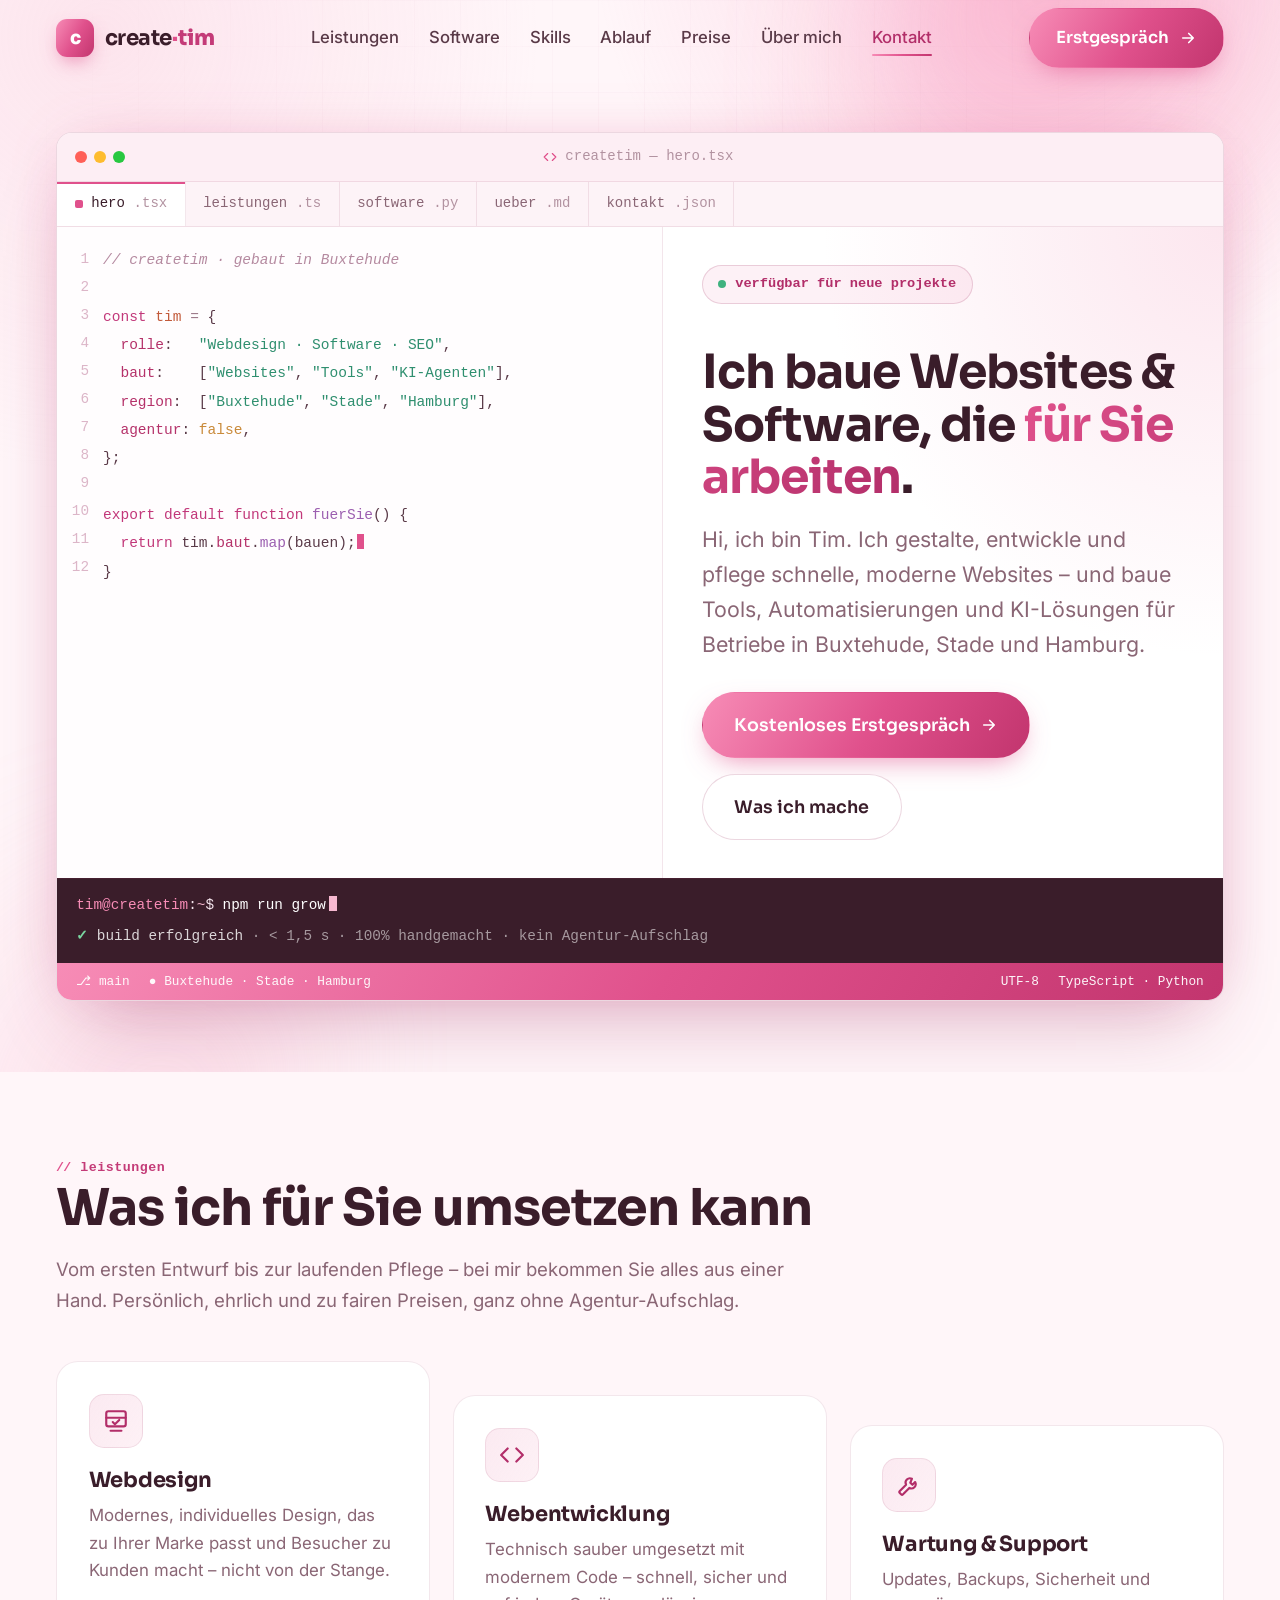
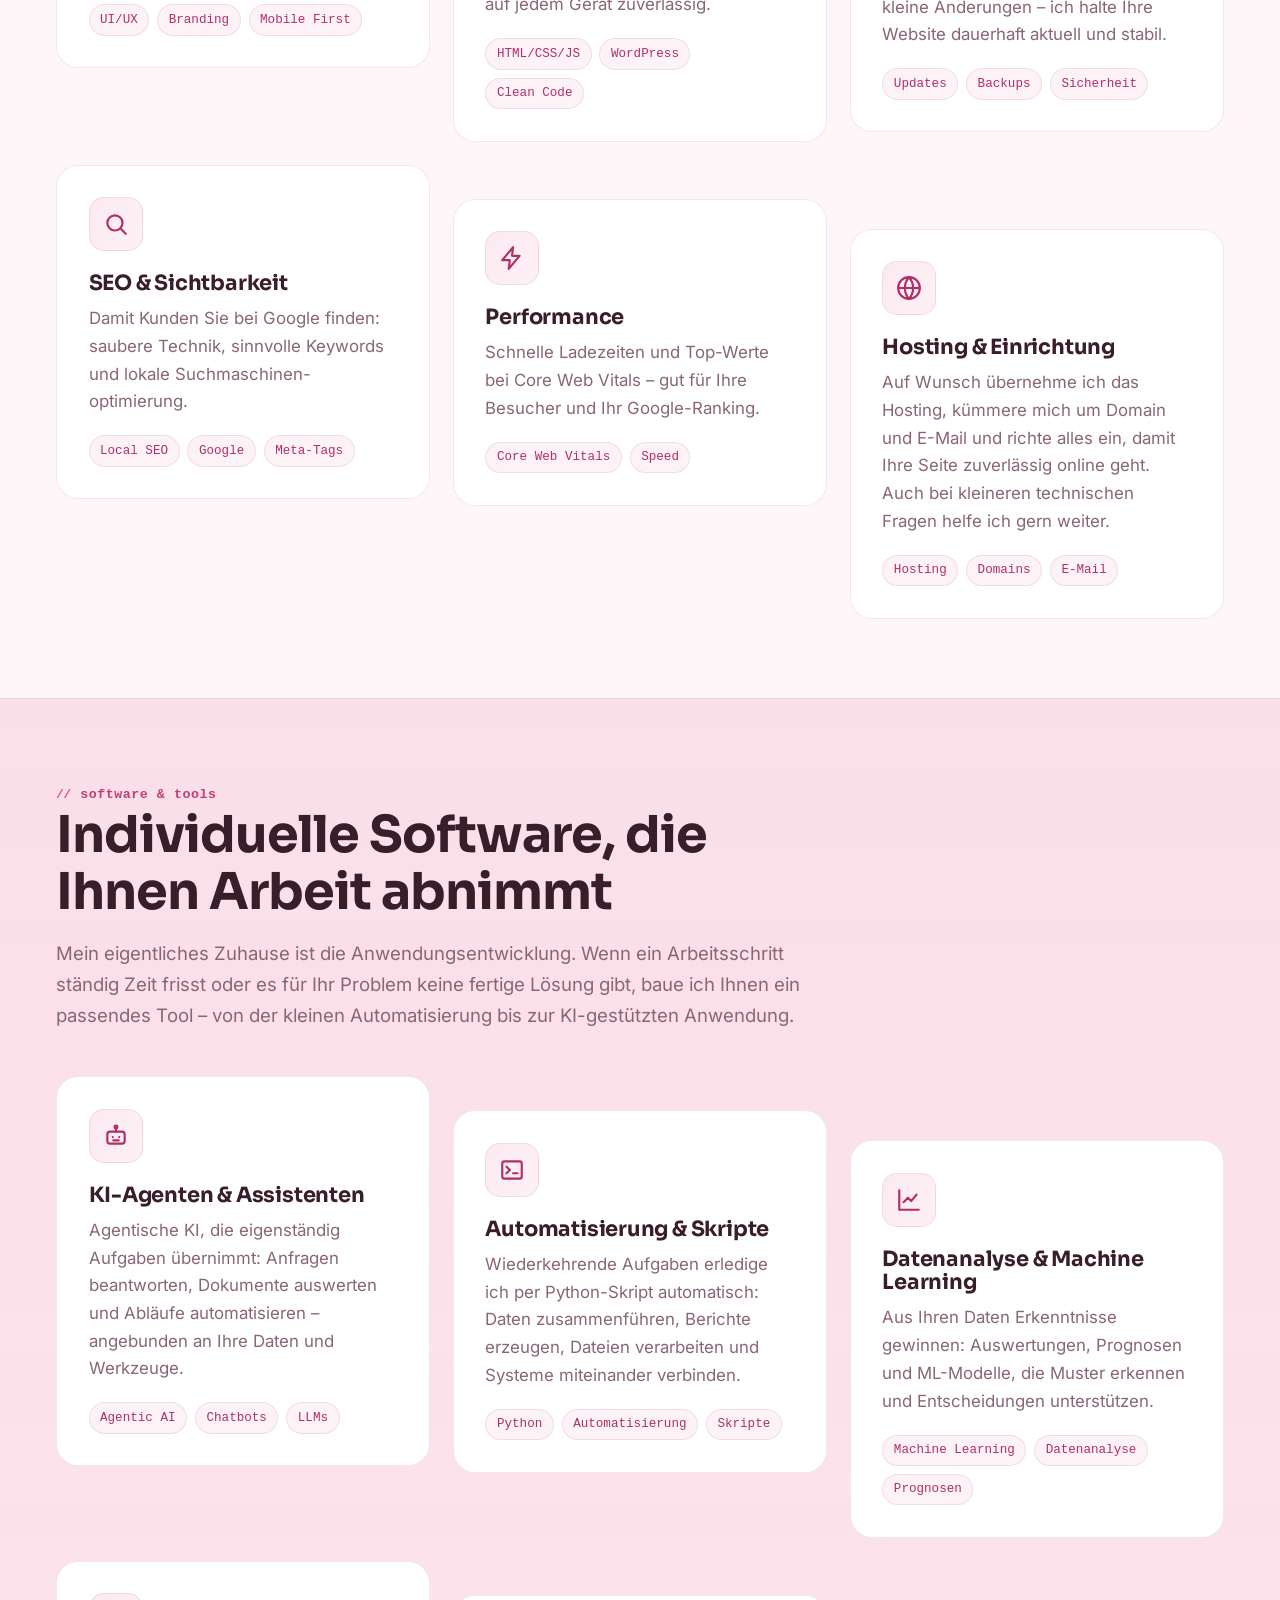
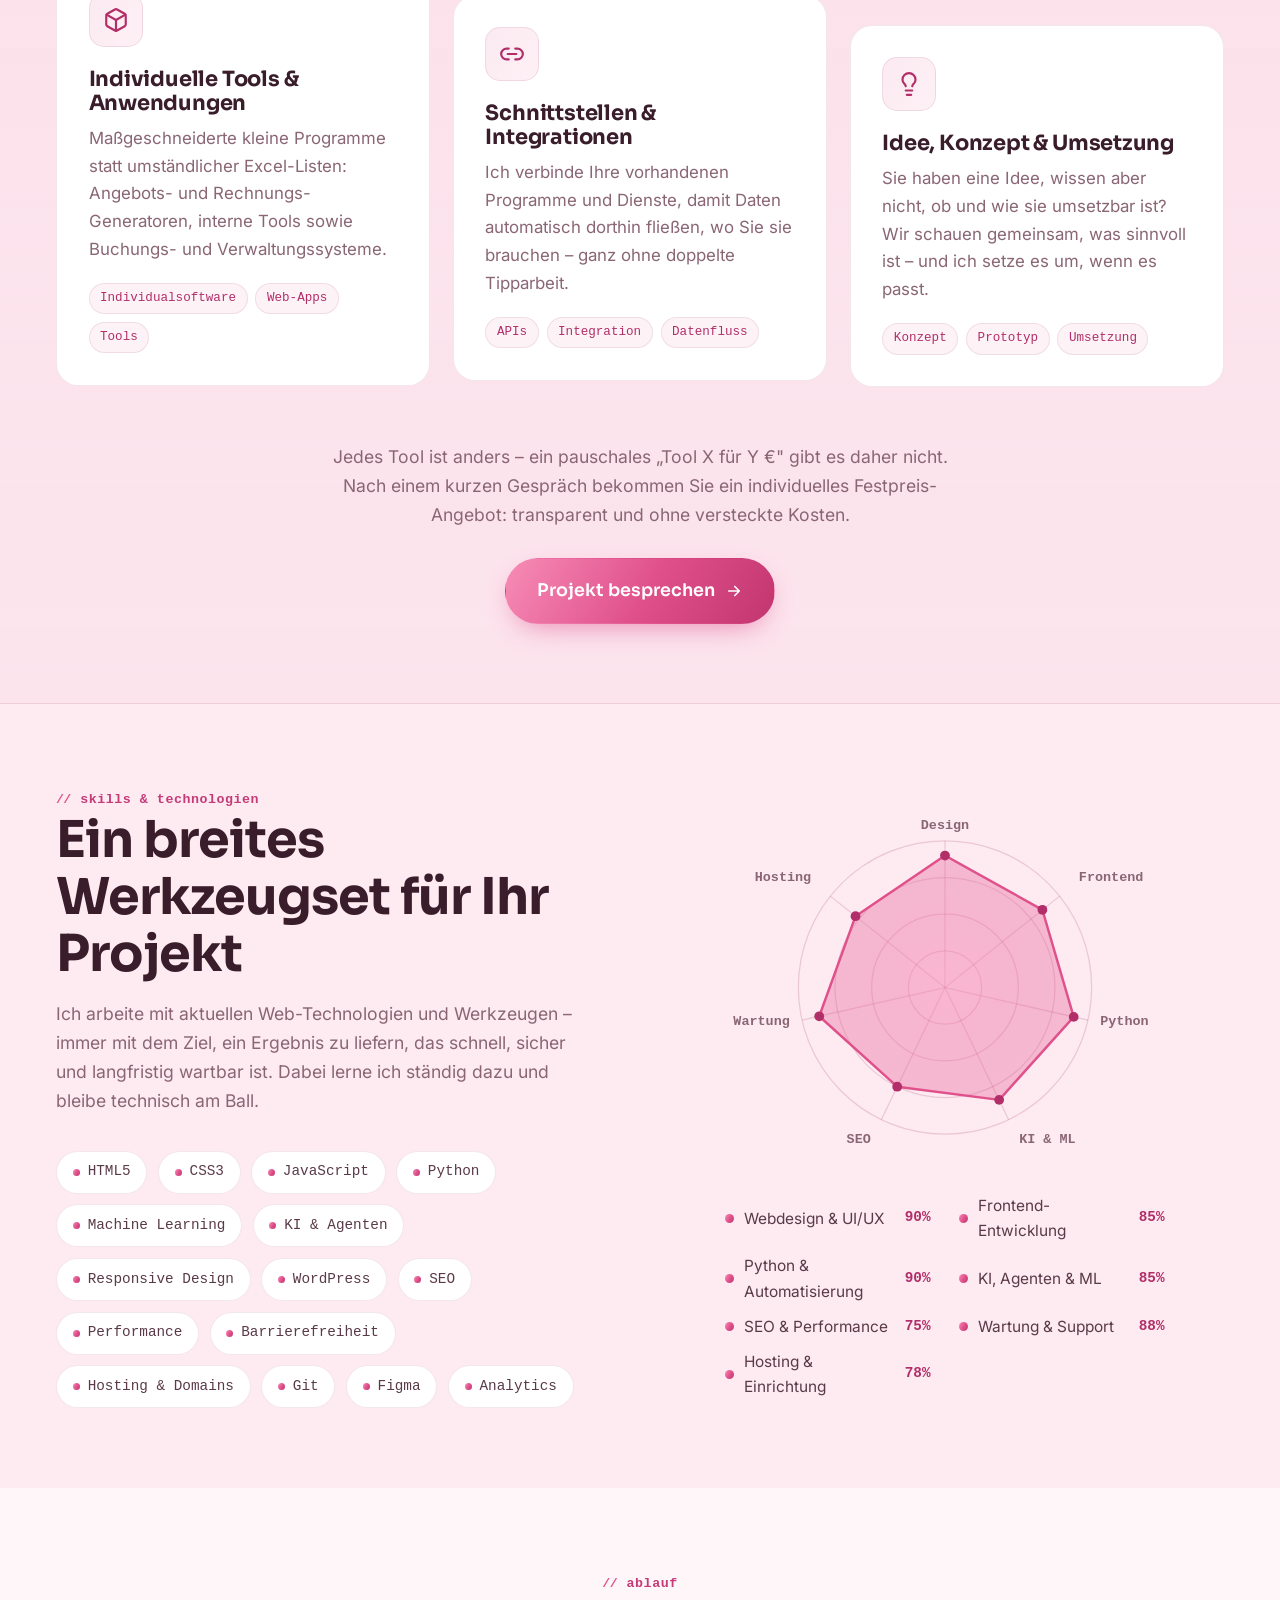
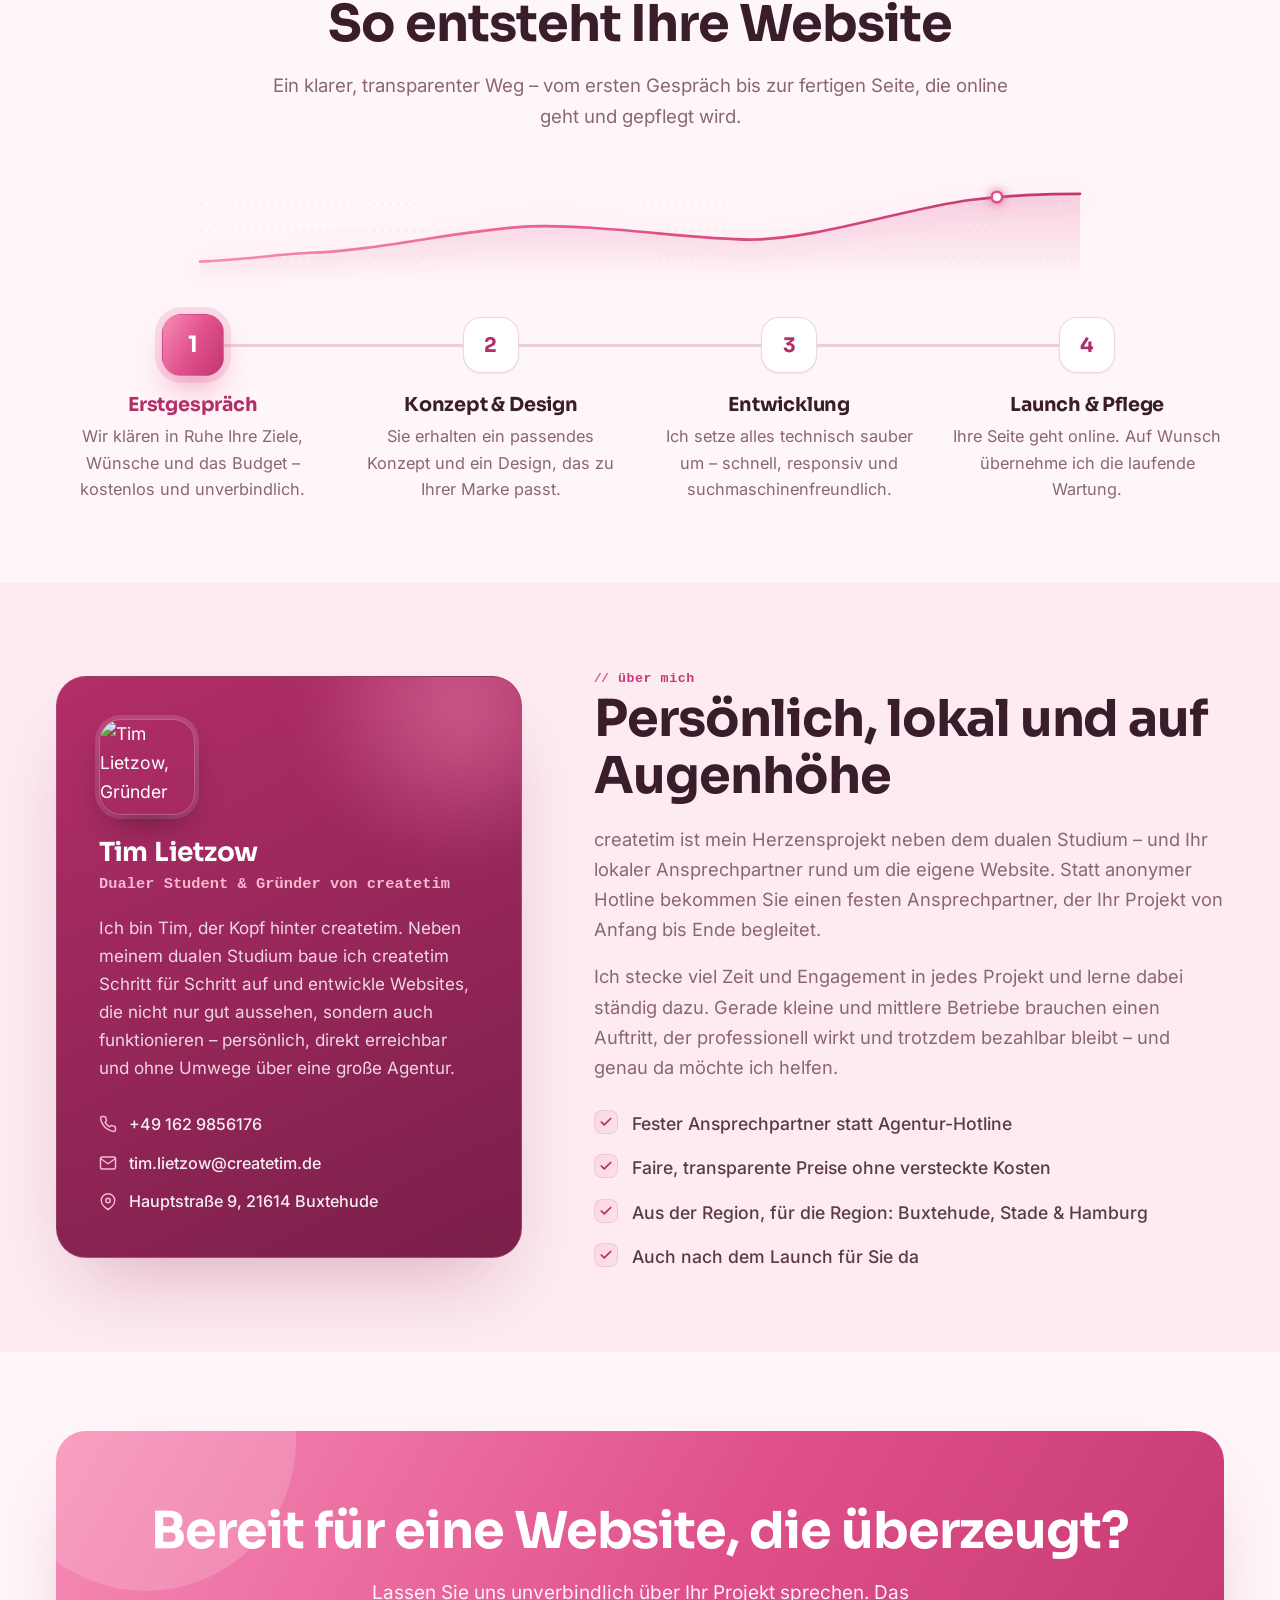
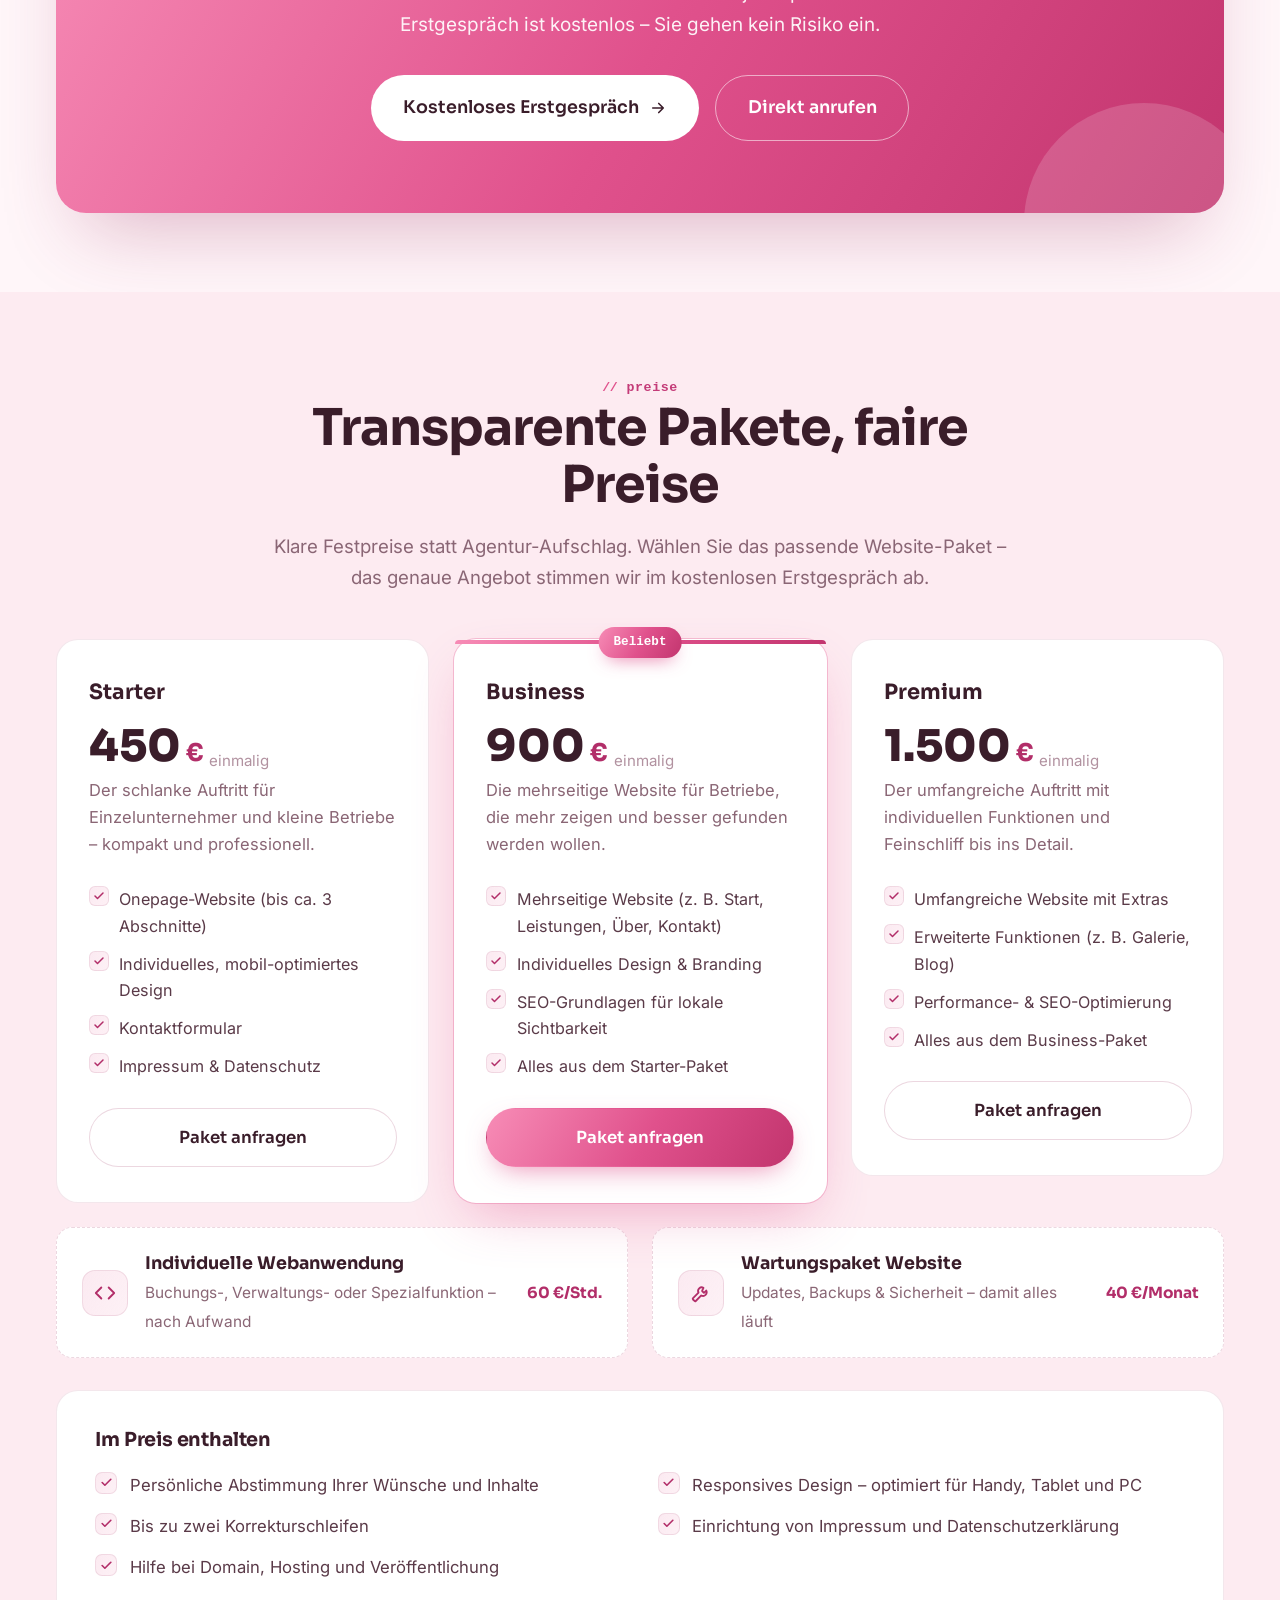
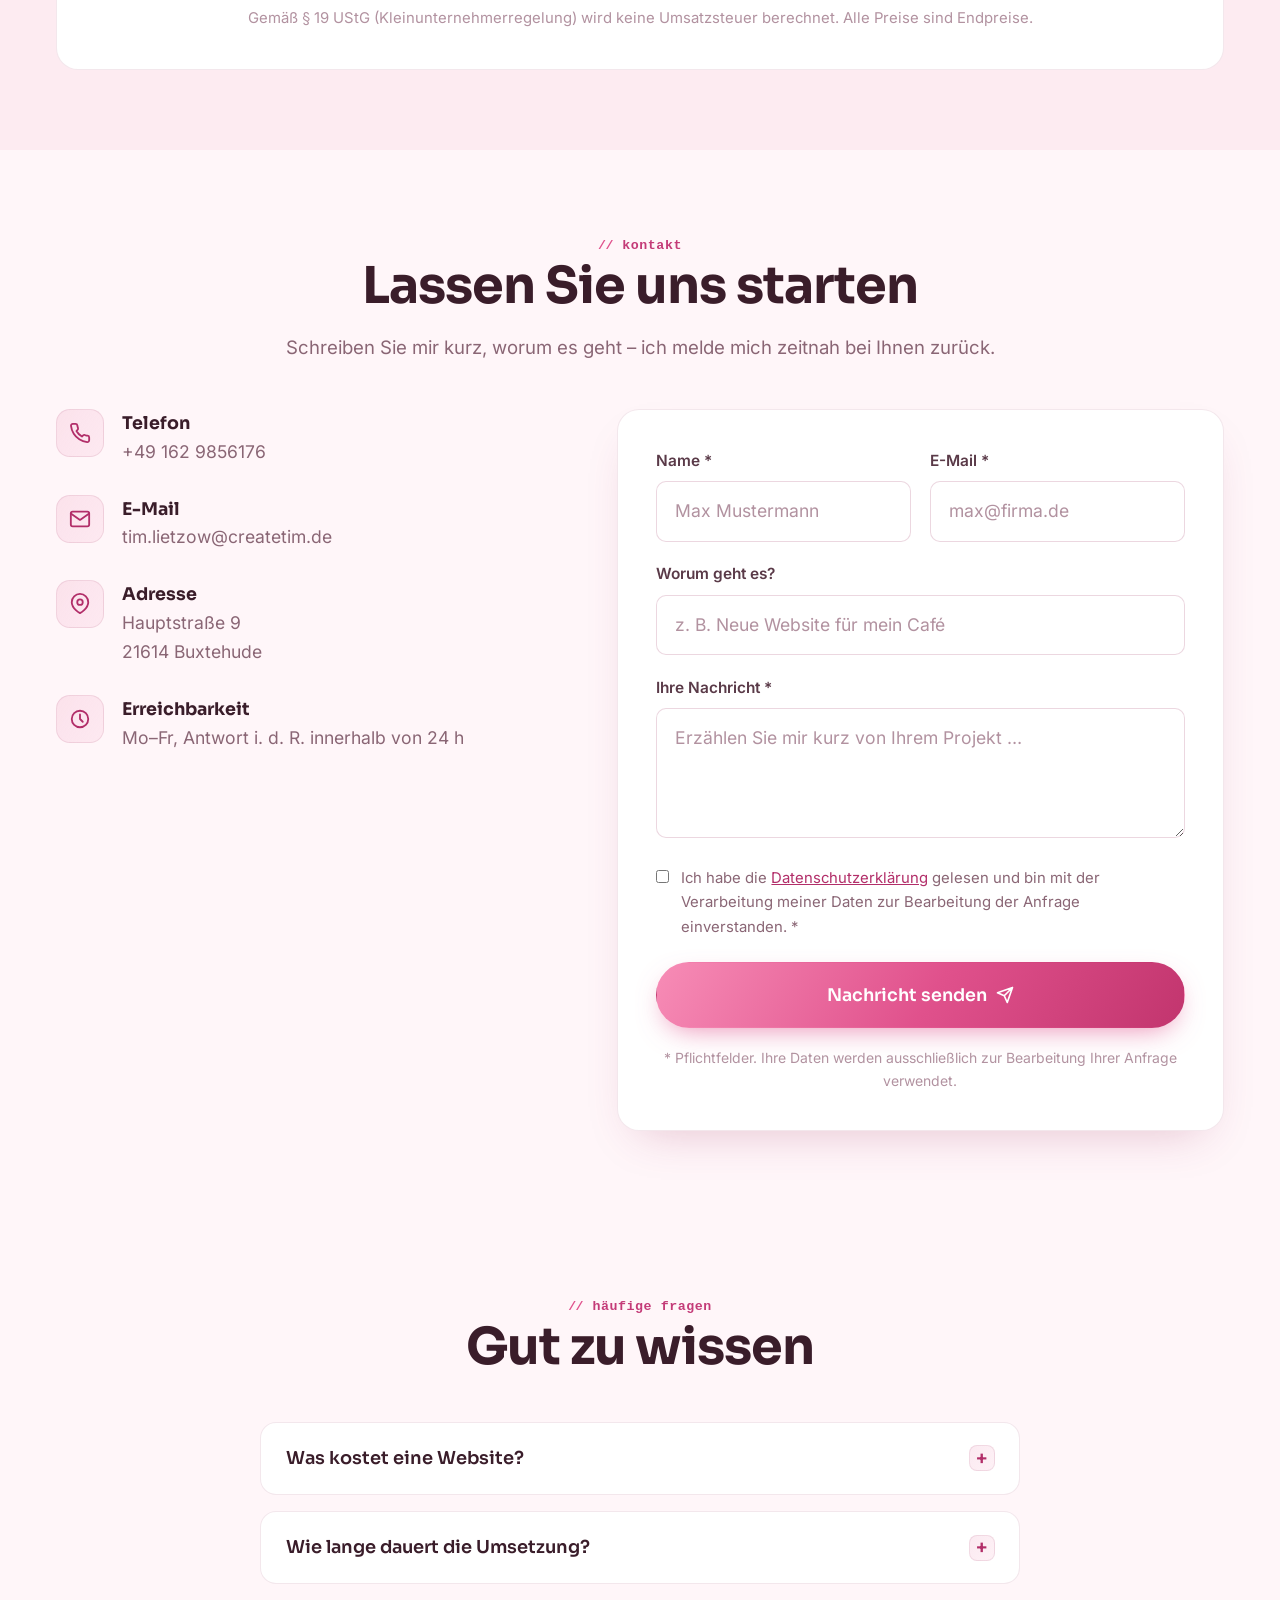
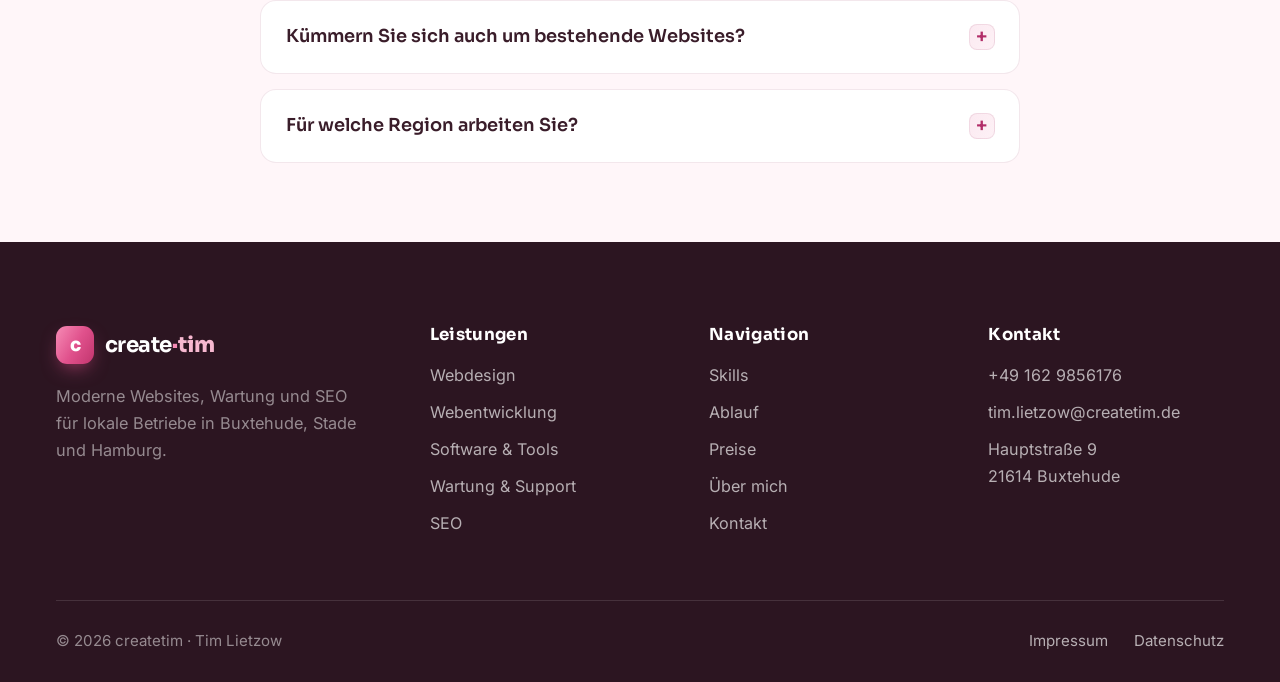
==== commit 5a3e1dbd: "Ablauf-Wachstumsdiagramm, Scroll-Fortschritt & UX-Politur - Ablauf: animiertes Wachstumsdiagramm mit" ====
--- a/site/index.html
+++ b/site/index.html
@@ -7,7 +7,9 @@
   <title>createtim · Webdesign, Wartung & SEO für lokale Betriebe | Buxtehude · Stade · Hamburg</title>
   <meta name="description" content="createtim – Tim Lietzow gestaltet, entwickelt und pflegt moderne, schnelle Websites für Unternehmen und lokale Betriebe in Buxtehude, Stade und Hamburg. Webdesign, Wartung, SEO, Hosting und individuelle Software (Tools, Automatisierung, KI &amp; Machine Learning). Jetzt kostenloses Erstgespräch sichern." />
   <meta name="author" content="Tim Lietzow" />
-  <meta name="theme-color" content="#4f46e5" />
+  <meta name="theme-color" content="#fff6f9" />
+  <meta name="color-scheme" content="light" />
+  <meta name="google-site-verification" content="RXoGtfTzVvw3I93WFnyreQ5y6z_O2_LUJDwt72rJvg0" />
   <link rel="canonical" href="https://www.createtim.de/" />
 
   <!-- Open Graph -->
@@ -16,8 +18,14 @@
   <meta property="og:description" content="Webdesign, Wartung & SEO aus Buxtehude. Schnelle, moderne Websites für Unternehmen in Buxtehude, Stade und Hamburg." />
   <meta property="og:locale" content="de_DE" />
   <meta property="og:url" content="https://www.createtim.de/" />
-
-  <link rel="icon" href="data:image/svg+xml,<svg xmlns='http://www.w3.org/2000/svg' viewBox='0 0 100 100'><rect width='100' height='100' rx='24' fill='%234f46e5'/><text x='50' y='68' font-size='52' font-family='Arial' font-weight='bold' fill='white' text-anchor='middle'>c</text></svg>" />
+  <meta property="og:image" content="https://www.createtim.de/assets/img/og-image.jpg" />
+  <meta property="og:image:alt" content="createtim · Webdesign, Wartung & SEO für lokale Betriebe" />
+  <meta name="twitter:card" content="summary_large_image" />
+  <meta name="twitter:title" content="createtim · Moderne Websites & Software für lokale Betriebe" />
+  <meta name="twitter:description" content="Webdesign, Software, Wartung & SEO aus Buxtehude – für Unternehmen in Buxtehude, Stade und Hamburg." />
+  <meta name="twitter:image" content="https://www.createtim.de/assets/img/og-image.jpg" />
+
+  <link rel="icon" href="data:image/svg+xml,<svg xmlns='http://www.w3.org/2000/svg' viewBox='0 0 100 100'><rect width='100' height='100' rx='24' fill='%23e0518c'/><text x='50' y='68' font-size='52' font-family='Arial' font-weight='bold' fill='white' text-anchor='middle'>c</text></svg>" />
 
   <!-- Fonts (self-hosted, see assets/css/style.css @font-face) -->
   <link rel="preload" href="assets/fonts/inter-latin.woff2" as="font" type="font/woff2" crossorigin />
@@ -25,7 +33,7 @@
 
   <link rel="stylesheet" href="assets/css/style.css" />
   <!-- Ohne JavaScript: Scroll-Reveal-Inhalte sofort sichtbar machen -->
-  <noscript><style>.reveal { opacity: 1; transform: none; }</style></noscript>
+  <noscript><style>.reveal{opacity:1;transform:none}.radar-data{opacity:1;transform:none}.radar-dot{opacity:1}.pline-fill{--p:1}.pstep .pnode{background:var(--grad);color:#fff;border-color:transparent}.pstep .pnode .pnum{display:none}.pstep .pnode .check{display:block}.pgraph-line{stroke-dashoffset:0}.pgraph-area{opacity:1}.pgraph-marker{display:none}</style></noscript>
 
   <!-- Structured data: local business -->
   <script type="application/ld+json">
@@ -57,9 +65,9 @@
   <!-- ===================== Header ===================== -->
   <header class="site-header" id="header">
     <div class="container nav">
-      <a href="#top" class="brand">
+      <a href="#top" class="brand" aria-label="createtim – Startseite">
         <span class="brand-mark" aria-hidden="true">c</span>
-        <span>create<b>tim</b><span class="dot" aria-hidden="true">.</span></span>
+        <span class="brand-word">create<span class="mid" aria-hidden="true">·</span><b>tim</b></span>
       </a>
 
       <nav class="nav-links" aria-label="Hauptnavigation">
@@ -67,6 +75,7 @@
         <a href="#software">Software</a>
         <a href="#skills">Skills</a>
         <a href="#ablauf">Ablauf</a>
+        <a href="#preise">Preise</a>
         <a href="#ueber">Über mich</a>
         <a href="#kontakt">Kontakt</a>
       </nav>
@@ -87,11 +96,14 @@
         <a href="#software">Software</a>
         <a href="#skills">Skills</a>
         <a href="#ablauf">Ablauf</a>
+        <a href="#preise">Preise</a>
         <a href="#ueber">Über mich</a>
         <a href="#kontakt">Kontakt</a>
       </div>
       <a href="#kontakt" class="btn btn--primary">Kostenloses Erstgespräch</a>
     </div>
+
+    <div class="scroll-progress" id="scrollProgress" aria-hidden="true"></div>
   </header>
 
   <main id="top">
@@ -102,120 +114,67 @@
         <span class="blob b1"></span>
         <span class="blob b2"></span>
         <span class="grid"></span>
-      </div>
-
-      <div class="container hero-inner">
-        <div class="hero-copy">
-          <span class="hero-badge reveal"><span class="pulse"></span> Freie Kapazitäten für neue Projekte</span>
-
-          <h1 class="reveal d1">Moderne Websites, die Ihr <span class="gradient-text">Geschäft wachsen</span> lassen.</h1>
-
-          <p class="lead reveal d2">Ich gestalte, entwickle und pflege schnelle, professionelle Websites für Unternehmen und lokale Betriebe in Buxtehude, Stade und Hamburg.</p>
-
-          <div class="hero-actions reveal d3">
-            <a href="#kontakt" class="btn btn--primary btn--lg">
-              Kostenloses Erstgespräch
-              <svg viewBox="0 0 24 24" fill="none" stroke="currentColor" stroke-width="2.2" stroke-linecap="round" stroke-linejoin="round"><path d="M5 12h14M13 6l6 6-6 6"/></svg>
-            </a>
-            <a href="#leistungen" class="btn btn--ghost btn--lg">Leistungen ansehen</a>
-          </div>
-
-          <div class="hero-meta reveal d4">
-            <div><div class="num">100%</div><div class="lbl">Individuell &amp; handgemacht</div></div>
-            <div><div class="num">&lt; 1,5 s</div><div class="lbl">Angepeilte Ladezeit</div></div>
-            <div><div class="num">Region</div><div class="lbl">Buxtehude · Stade · HH</div></div>
-          </div>
-        </div>
-
-        <div class="hero-visual reveal d2" aria-hidden="true">
-          <!-- Dekorative Hero-Illustration: alle Klassen unter .hero-art gescopt,
-               kollidierende Namen (card/cards/chip/bar) tragen ein ha--Präfix -->
-          <div class="hero-art">
-            <div class="grid-bg"></div>
-            <div class="blob b1"></div>
-            <div class="blob b2"></div>
-
-            <!-- Browser -->
-            <div class="browser">
-              <div class="ha-bar">
-                <div class="dots"><i></i><i></i><i></i></div>
-                <div class="url"><span class="typing">ihr-unternehmen.de</span><span class="caret"></span></div>
-                <div class="barright"><span></span><span></span></div>
+        <span class="petal"></span><span class="petal"></span><span class="petal"></span><span class="petal"></span><span class="petal"></span><span class="petal"></span><span class="petal"></span>
+      </div>
+
+      <div class="container">
+        <!-- Signatur-Hero: die Seite öffnet wie Tims Code-Editor. Links schreibt
+             sich der Pitch als Code, rechts das "kompilierte" Ergebnis (echtes
+             H1 / Lead / CTA). Editor + Terminal + Statusleiste sind dekorativ. -->
+        <div class="hero-ide">
+          <div class="ide">
+            <div class="ide-bar">
+              <span class="ide-dots" aria-hidden="true"><i></i><i></i><i></i></span>
+              <span class="ide-title">
+                <svg viewBox="0 0 24 24" fill="none" stroke="currentColor" stroke-width="2" stroke-linecap="round" stroke-linejoin="round" aria-hidden="true"><path d="m8 6-6 6 6 6M16 6l6 6-6 6"/></svg>
+                createtim — hero.tsx
+              </span>
+              <span class="ide-bar-spacer" aria-hidden="true"></span>
+            </div>
+
+            <div class="ide-tabs" aria-hidden="true">
+              <span class="ide-tab active"><span class="d"></span>hero<span class="ext">.tsx</span></span>
+              <a class="ide-tab" href="#leistungen">leistungen<span class="ext">.ts</span></a>
+              <a class="ide-tab" href="#software">software<span class="ext">.py</span></a>
+              <a class="ide-tab" href="#ueber">ueber<span class="ext">.md</span></a>
+              <a class="ide-tab" href="#kontakt">kontakt<span class="ext">.json</span></a>
+            </div>
+
+            <div class="ide-body">
+              <div class="ide-editor" aria-hidden="true">
+                <div class="ide-gutter">1<br>2<br>3<br>4<br>5<br>6<br>7<br>8<br>9<br>10<br>11<br>12</div>
+                <pre class="ide-code"><span class="ln"><span class="tok-c">// createtim · gebaut in Buxtehude</span></span><span class="ln"> </span><span class="ln"><span class="tok-k">const</span> <span class="tok-v">tim</span> <span class="tok-o">=</span> {</span><span class="ln">  <span class="tok-p">rolle</span>:   <span class="tok-s">"Webdesign · Software · SEO"</span>,</span><span class="ln">  <span class="tok-p">baut</span>:    [<span class="tok-s">"Websites"</span>, <span class="tok-s">"Tools"</span>, <span class="tok-s">"KI-Agenten"</span>],</span><span class="ln">  <span class="tok-p">region</span>:  [<span class="tok-s">"Buxtehude"</span>, <span class="tok-s">"Stade"</span>, <span class="tok-s">"Hamburg"</span>],</span><span class="ln">  <span class="tok-p">agentur</span>: <span class="tok-n">false</span>,</span><span class="ln">};</span><span class="ln"> </span><span class="ln"><span class="tok-k">export default function</span> <span class="tok-f">fuerSie</span>() {</span><span class="ln">  <span class="tok-k">return</span> tim.<span class="tok-p">baut</span>.<span class="tok-f">map</span>(bauen);<span class="cursor"></span></span><span class="ln">}</span></pre>
               </div>
 
-              <div class="navbar">
-                <div class="logo"><b></b>IhrLogo</div>
-                <div class="links"><span>Start</span><span>Leistungen</span><span>Über uns</span><span>Kontakt</span></div>
-                <div class="cta">Anfrage</div>
-              </div>
-
-              <div class="content">
-                <div class="hero-banner">
-                  <div class="htitle">Ihr Geschäft. Online sichtbar.</div>
-                  <div class="hbtn">Mehr erfahren →</div>
-                </div>
-
-                <div class="row2">
-                  <div class="mini a">
-                    <div class="mi">✓</div>
-                    <div class="mt"><b>Schnell &amp; sicher</b><span>HTTPS aktiv</span></div>
-                  </div>
-                  <div class="mini b">
-                    <div class="mi">★</div>
-                    <div class="mt"><b>5-Sterne-Service</b><span>Bewertet von Kunden</span></div>
-                  </div>
-                </div>
-
-                <div class="ha-cards">
-                  <div class="ha-card"><div class="ph">A</div><div class="l1"></div><div class="l2"></div></div>
-                  <div class="ha-card"><div class="ph">B</div><div class="l1"></div><div class="l2"></div></div>
-                  <div class="ha-card"><div class="ph">C</div><div class="l1"></div><div class="l2"></div></div>
+              <div class="ide-preview">
+                <span class="hero-badge"><span class="pulse"></span> verfügbar für neue projekte</span>
+                <h1>Ich baue Websites &amp; Software, die <span class="gradient-text">für Sie arbeiten</span>.</h1>
+                <p class="lead">Hi, ich bin Tim. Ich gestalte, entwickle und pflege schnelle, moderne Websites – und baue Tools, Automatisierungen und KI-Lösungen für Betriebe in Buxtehude, Stade und Hamburg.</p>
+                <div class="hero-actions">
+                  <a href="#kontakt" class="btn btn--primary btn--lg">
+                    Kostenloses Erstgespräch
+                    <svg viewBox="0 0 24 24" fill="none" stroke="currentColor" stroke-width="2.2" stroke-linecap="round" stroke-linejoin="round"><path d="M5 12h14M13 6l6 6-6 6"/></svg>
+                  </a>
+                  <a href="#leistungen" class="btn btn--ghost btn--lg">Was ich mache</a>
                 </div>
               </div>
             </div>
 
-            <!-- Schwebende Badges -->
-            <div class="badge b-seo">
-              <div class="ic"><svg viewBox="0 0 24 24" fill="none" stroke="currentColor" stroke-width="3" stroke-linecap="round" stroke-linejoin="round"><polyline points="20 6 9 17 4 12"/></svg></div>
-              <div class="txt"><div class="t1">Live &amp; gefunden</div><div class="t2">SEO optimiert</div></div>
-            </div>
-            <div class="badge b-fast">
-              <div class="ic"><svg viewBox="0 0 24 24" fill="currentColor"><path d="M13 2L3 14h7l-1 8 10-12h-7l1-8z"/></svg></div>
-              <div class="txt"><div class="t1">Blitzschnell</div><div class="t2">Top Performance</div></div>
-            </div>
-
-            <!-- Chips -->
-            <div class="ha-chip c-mobile">📱 Mobil-optimiert</div>
-            <div class="ha-chip c-dsgvo"><span class="dot"></span>DSGVO-konform</div>
-            <div class="ha-chip c-stars"><span class="star">★★★★★</span> 4,9</div>
-
-            <!-- Analytics-Karte -->
-            <div class="analytics">
-              <div class="row">
-                <div>
-                  <div class="lbl">Besucher heute</div>
-                  <div style="display:flex;align-items:center;gap:6px">
-                    <span class="val">+248</span>
-                    <span class="trend">↑ 23%</span>
-                  </div>
-                </div>
-                <div class="spark"><i></i><i></i><i></i><i></i><i></i><i></i><i></i><i></i></div>
-              </div>
-            </div>
-          </div>
-        </div>
-      </div>
-    </section>
-
-    <!-- ===================== Marquee ===================== -->
-    <div class="marquee" aria-hidden="true">
-      <div class="marquee-track">
-        <span>Webdesign</span><span>Webentwicklung</span><span>Software &amp; Tools</span><span>Responsive</span><span>SEO</span>
-        <span>Python</span><span>KI &amp; ML</span><span>Automatisierung</span><span>Wartung &amp; Support</span><span>Performance</span><span>Barrierefreiheit</span><span>Hosting</span>
-        <span>Webdesign</span><span>Webentwicklung</span><span>Software &amp; Tools</span><span>Responsive</span><span>SEO</span>
-        <span>Python</span><span>KI &amp; ML</span><span>Automatisierung</span><span>Wartung &amp; Support</span><span>Performance</span><span>Barrierefreiheit</span><span>Hosting</span>
-      </div>
-    </div>
+            <div class="ide-terminal" aria-hidden="true">
+              <span class="prompt">tim@createtim</span>:<span class="path">~</span>$ <span class="cmd">npm run grow</span><span class="caret"></span>
+              <span class="out"><span class="ok">✓</span> build erfolgreich <span class="mut">· &lt; 1,5 s · 100% handgemacht · kein Agentur-Aufschlag</span></span>
+            </div>
+
+            <div class="ide-status" aria-hidden="true">
+              <span>⎇ main</span>
+              <span>● Buxtehude · Stade · Hamburg</span>
+              <span class="sp">UTF-8</span>
+              <span>TypeScript · Python</span>
+            </div>
+          </div>
+        </div>
+      </div>
+    </section>
 
     <!-- ===================== Leistungen ===================== -->
     <section class="section" id="leistungen">
@@ -226,7 +185,7 @@
           <p>Vom ersten Entwurf bis zur laufenden Pflege – bei mir bekommen Sie alles aus einer Hand. Persönlich, ehrlich und zu fairen Preisen, ganz ohne Agentur-Aufschlag.</p>
         </div>
 
-        <div class="cards">
+        <div class="cards cards--stagger">
           <article class="card reveal">
             <div class="ic"><svg viewBox="0 0 24 24" fill="none" stroke="currentColor" stroke-width="2" stroke-linecap="round" stroke-linejoin="round"><rect x="3" y="3" width="18" height="14" rx="2"/><path d="M3 9h18M7 21h10M9 13l2 2 4-4"/></svg></div>
             <h3>Webdesign</h3>
@@ -281,7 +240,7 @@
           <p>Mein eigentliches Zuhause ist die Anwendungsentwicklung. Wenn ein Arbeitsschritt ständig Zeit frisst oder es für Ihr Problem keine fertige Lösung gibt, baue ich Ihnen ein passendes Tool – von der kleinen Automatisierung bis zur KI-gestützten Anwendung.</p>
         </div>
 
-        <div class="cards">
+        <div class="cards cards--stagger">
           <article class="card reveal">
             <div class="ic"><svg viewBox="0 0 24 24" fill="none" stroke="currentColor" stroke-width="2" stroke-linecap="round" stroke-linejoin="round"><rect x="4" y="8" width="16" height="11" rx="2.5"/><circle cx="12" cy="3.6" r="1.3"/><path d="M12 4.9V8"/><path d="M9 13h.01M15 13h.01"/><path d="M9.5 16h5"/></svg></div>
             <h3>KI-Agenten &amp; Assistenten</h3>
@@ -362,35 +321,61 @@
           </div>
         </div>
 
-        <div class="skill-list reveal d1" id="skillList">
-          <div class="skill">
-            <div class="skill-top"><b>Webdesign &amp; UI/UX</b><span>90%</span></div>
-            <div class="bar"><i data-w="90"></i></div>
-          </div>
-          <div class="skill">
-            <div class="skill-top"><b>Frontend-Entwicklung</b><span>85%</span></div>
-            <div class="bar"><i data-w="85"></i></div>
-          </div>
-          <div class="skill">
-            <div class="skill-top"><b>Python &amp; Automatisierung</b><span>90%</span></div>
-            <div class="bar"><i data-w="90"></i></div>
-          </div>
-          <div class="skill">
-            <div class="skill-top"><b>KI, Agenten &amp; Machine Learning</b><span>85%</span></div>
-            <div class="bar"><i data-w="85"></i></div>
-          </div>
-          <div class="skill">
-            <div class="skill-top"><b>SEO &amp; Performance</b><span>75%</span></div>
-            <div class="bar"><i data-w="75"></i></div>
-          </div>
-          <div class="skill">
-            <div class="skill-top"><b>Wartung &amp; Support</b><span>88%</span></div>
-            <div class="bar"><i data-w="88"></i></div>
-          </div>
-          <div class="skill">
-            <div class="skill-top"><b>Hosting &amp; Einrichtung</b><span>78%</span></div>
-            <div class="bar"><i data-w="78"></i></div>
-          </div>
+        <div class="radar-wrap reveal d1" id="radar">
+          <svg class="radar" viewBox="0 0 360 305" aria-hidden="true">
+            <defs>
+              <radialGradient id="radarFill" cx="50%" cy="50%" r="65%">
+                <stop offset="0%" stop-color="#f78cb6" stop-opacity="0.55" />
+                <stop offset="100%" stop-color="#e0518c" stop-opacity="0.30" />
+              </radialGradient>
+            </defs>
+
+            <!-- grid rings -->
+            <circle class="radar-ring" cx="180" cy="160" r="30" />
+            <circle class="radar-ring" cx="180" cy="160" r="60" />
+            <circle class="radar-ring" cx="180" cy="160" r="90" />
+            <circle class="radar-ring" cx="180" cy="160" r="120" />
+
+            <!-- axes -->
+            <line class="radar-axis" x1="180" y1="160" x2="180"   y2="40" />
+            <line class="radar-axis" x1="180" y1="160" x2="273.8" y2="85.2" />
+            <line class="radar-axis" x1="180" y1="160" x2="297"   y2="186.7" />
+            <line class="radar-axis" x1="180" y1="160" x2="232.1" y2="268.1" />
+            <line class="radar-axis" x1="180" y1="160" x2="127.9" y2="268.1" />
+            <line class="radar-axis" x1="180" y1="160" x2="63"    y2="186.7" />
+            <line class="radar-axis" x1="180" y1="160" x2="86.2"  y2="85.2" />
+
+            <!-- data polygon -->
+            <polygon class="radar-data" points="180,52 259.7,96.4 285.3,184 224.3,251.9 140.9,241.1 77.1,183.5 106.8,101.6" />
+
+            <!-- vertices -->
+            <circle class="radar-dot" cx="180"   cy="52"    r="4" />
+            <circle class="radar-dot" cx="259.7" cy="96.4"  r="4" />
+            <circle class="radar-dot" cx="285.3" cy="184"   r="4" />
+            <circle class="radar-dot" cx="224.3" cy="251.9" r="4" />
+            <circle class="radar-dot" cx="140.9" cy="241.1" r="4" />
+            <circle class="radar-dot" cx="77.1"  cy="183.5" r="4" />
+            <circle class="radar-dot" cx="106.8" cy="101.6" r="4" />
+
+            <!-- labels -->
+            <text class="radar-label" x="180"   y="30"    text-anchor="middle">Design</text>
+            <text class="radar-label" x="289.5" y="73"    text-anchor="start">Frontend</text>
+            <text class="radar-label" x="307"   y="191"   text-anchor="start">Python</text>
+            <text class="radar-label" x="240.7" y="287"   text-anchor="start">KI &amp; ML</text>
+            <text class="radar-label" x="119.3" y="287"   text-anchor="end">SEO</text>
+            <text class="radar-label" x="53"    y="191"   text-anchor="end">Wartung</text>
+            <text class="radar-label" x="70.5"  y="73"    text-anchor="end">Hosting</text>
+          </svg>
+
+          <ul class="radar-legend">
+            <li><span class="d"></span>Webdesign &amp; UI/UX <b>90%</b></li>
+            <li><span class="d"></span>Frontend-Entwicklung <b>85%</b></li>
+            <li><span class="d"></span>Python &amp; Automatisierung <b>90%</b></li>
+            <li><span class="d"></span>KI, Agenten &amp; ML <b>85%</b></li>
+            <li><span class="d"></span>SEO &amp; Performance <b>75%</b></li>
+            <li><span class="d"></span>Wartung &amp; Support <b>88%</b></li>
+            <li><span class="d"></span>Hosting &amp; Einrichtung <b>78%</b></li>
+          </ul>
         </div>
       </div>
     </section>
@@ -404,26 +389,60 @@
           <p>Ein klarer, transparenter Weg – vom ersten Gespräch bis zur fertigen Seite, die online geht und gepflegt wird.</p>
         </div>
 
-        <div class="steps">
-          <div class="step reveal">
-            <div class="n">1</div>
-            <h3>Erstgespräch</h3>
-            <p>Wir klären in Ruhe Ihre Ziele, Wünsche und das Budget – kostenlos und unverbindlich.</p>
-          </div>
-          <div class="step reveal d1">
-            <div class="n">2</div>
-            <h3>Konzept &amp; Design</h3>
-            <p>Sie erhalten ein passendes Konzept und ein Design, das zu Ihrer Marke passt.</p>
-          </div>
-          <div class="step reveal d2">
-            <div class="n">3</div>
-            <h3>Entwicklung</h3>
-            <p>Ich setze alles technisch sauber um – schnell, responsiv und suchmaschinen­freundlich.</p>
-          </div>
-          <div class="step reveal d3">
-            <div class="n">4</div>
-            <h3>Launch &amp; Pflege</h3>
-            <p>Ihre Seite geht online. Auf Wunsch übernehme ich die laufende Wartung.</p>
+        <div class="process reveal" id="process">
+          <!-- Lebendiges "Wachstums"-Diagramm: zeichnet sich beim Scrollen ein,
+               ein leuchtender Punkt wandert in einer Endlosschleife die Kurve
+               hinauf und wieder hinab. Rein dekorativ (aria-hidden). -->
+          <div class="pgraph" id="pgraph" aria-hidden="true">
+            <svg class="pgraph-svg" viewBox="0 0 1000 120" role="img">
+              <defs>
+                <linearGradient id="pgraphStroke" x1="0" y1="0" x2="1" y2="0">
+                  <stop offset="0%" stop-color="#f78cb6" />
+                  <stop offset="52%" stop-color="#e0518c" />
+                  <stop offset="100%" stop-color="#c2356e" />
+                </linearGradient>
+                <linearGradient id="pgraphFill" x1="0" y1="0" x2="0" y2="1">
+                  <stop offset="0%" stop-color="#e0518c" stop-opacity="0.22" />
+                  <stop offset="100%" stop-color="#e0518c" stop-opacity="0" />
+                </linearGradient>
+              </defs>
+              <line class="pgraph-grid" x1="0" y1="30" x2="1000" y2="30" />
+              <line class="pgraph-grid" x1="0" y1="60" x2="1000" y2="60" />
+              <line class="pgraph-grid" x1="0" y1="90" x2="1000" y2="90" />
+              <path class="pgraph-area" d="M0 95 C60 92 95 86 125 85 C200 83 300 58 375 55 C450 52 560 70 625 70 C700 70 800 35 875 25 C930 18 970 18 1000 18 L1000 120 L0 120 Z" fill="url(#pgraphFill)" />
+              <path id="pgraphPath" class="pgraph-line" pathLength="1" d="M0 95 C60 92 95 86 125 85 C200 83 300 58 375 55 C450 52 560 70 625 70 C700 70 800 35 875 25 C930 18 970 18 1000 18" fill="none" stroke="url(#pgraphStroke)" />
+              <g class="pgraph-marker">
+                <circle class="pgraph-dot" r="6" />
+                <animateMotion id="pgraphMotion" begin="indefinite" dur="7s" repeatCount="indefinite" calcMode="spline" keyPoints="0;1;0" keyTimes="0;0.5;1" keySplines="0.16 1 0.3 1;0.16 1 0.3 1">
+                  <mpath xlink:href="#pgraphPath" />
+                </animateMotion>
+              </g>
+            </svg>
+          </div>
+          <div class="ptimeline">
+          <div class="pline" aria-hidden="true"><span class="pline-fill" id="plineFill"></span></div>
+          <ol class="psteps" id="psteps">
+            <li class="pstep">
+              <span class="pnode"><span class="pnum">1</span><svg class="check" viewBox="0 0 24 24" fill="none" stroke="currentColor" stroke-width="3" stroke-linecap="round" stroke-linejoin="round" aria-hidden="true"><path d="M20 6 9 17l-5-5"/></svg></span>
+              <h3>Erstgespräch</h3>
+              <p>Wir klären in Ruhe Ihre Ziele, Wünsche und das Budget – kostenlos und unverbindlich.</p>
+            </li>
+            <li class="pstep">
+              <span class="pnode"><span class="pnum">2</span><svg class="check" viewBox="0 0 24 24" fill="none" stroke="currentColor" stroke-width="3" stroke-linecap="round" stroke-linejoin="round" aria-hidden="true"><path d="M20 6 9 17l-5-5"/></svg></span>
+              <h3>Konzept &amp; Design</h3>
+              <p>Sie erhalten ein passendes Konzept und ein Design, das zu Ihrer Marke passt.</p>
+            </li>
+            <li class="pstep">
+              <span class="pnode"><span class="pnum">3</span><svg class="check" viewBox="0 0 24 24" fill="none" stroke="currentColor" stroke-width="3" stroke-linecap="round" stroke-linejoin="round" aria-hidden="true"><path d="M20 6 9 17l-5-5"/></svg></span>
+              <h3>Entwicklung</h3>
+              <p>Ich setze alles technisch sauber um – schnell, responsiv und suchmaschinen­freundlich.</p>
+            </li>
+            <li class="pstep">
+              <span class="pnode"><span class="pnum">4</span><svg class="check" viewBox="0 0 24 24" fill="none" stroke="currentColor" stroke-width="3" stroke-linecap="round" stroke-linejoin="round" aria-hidden="true"><path d="M20 6 9 17l-5-5"/></svg></span>
+              <h3>Launch &amp; Pflege</h3>
+              <p>Ihre Seite geht online. Auf Wunsch übernehme ich die laufende Wartung.</p>
+            </li>
+          </ol>
           </div>
         </div>
       </div>
@@ -433,7 +452,7 @@
     <section class="section section--soft" id="ueber">
       <div class="container about">
         <div class="about-card reveal">
-          <div class="about-avatar">TL</div>
+          <img class="about-photo" src="assets/img/tim.jpg" width="96" height="96" alt="Tim Lietzow, Gründer von createtim" loading="lazy" />
           <h3>Tim Lietzow</h3>
           <div class="role">Dualer Student &amp; Gründer von createtim</div>
           <p>Ich bin Tim, der Kopf hinter createtim. Neben meinem dualen Studium baue ich createtim Schritt für Schritt auf und entwickle Websites, die nicht nur gut aussehen, sondern auch funktionieren – persönlich, direkt erreichbar und ohne Umwege über eine große Agentur.</p>
@@ -477,8 +496,86 @@
       </div>
     </section>
 
+    <!-- ===================== Preise ===================== -->
+    <section class="section section--soft" id="preise">
+      <div class="container">
+        <div class="section-head center reveal">
+          <span class="eyebrow eyebrow--center">Preise</span>
+          <h2>Transparente Pakete, faire Preise</h2>
+          <p>Klare Festpreise statt Agentur-Aufschlag. Wählen Sie das passende Website-Paket – das genaue Angebot stimmen wir im kostenlosen Erstgespräch ab.</p>
+        </div>
+
+        <div class="pricing">
+          <article class="price-card reveal">
+            <div class="price-name">Starter</div>
+            <div class="price-tag"><span class="amt">450</span><span class="cur">€</span><span class="per">einmalig</span></div>
+            <p>Der schlanke Auftritt für Einzelunternehmer und kleine Betriebe – kompakt und professionell.</p>
+            <ul class="price-feat">
+              <li><span class="tick"><svg viewBox="0 0 24 24" fill="none" stroke="currentColor" stroke-width="3" stroke-linecap="round" stroke-linejoin="round"><path d="M20 6 9 17l-5-5"/></svg></span>Onepage-Website (bis ca. 3 Abschnitte)</li>
+              <li><span class="tick"><svg viewBox="0 0 24 24" fill="none" stroke="currentColor" stroke-width="3" stroke-linecap="round" stroke-linejoin="round"><path d="M20 6 9 17l-5-5"/></svg></span>Individuelles, mobil-optimiertes Design</li>
+              <li><span class="tick"><svg viewBox="0 0 24 24" fill="none" stroke="currentColor" stroke-width="3" stroke-linecap="round" stroke-linejoin="round"><path d="M20 6 9 17l-5-5"/></svg></span>Kontaktformular</li>
+              <li><span class="tick"><svg viewBox="0 0 24 24" fill="none" stroke="currentColor" stroke-width="3" stroke-linecap="round" stroke-linejoin="round"><path d="M20 6 9 17l-5-5"/></svg></span>Impressum &amp; Datenschutz</li>
+            </ul>
+            <a href="#kontakt" class="btn btn--ghost">Paket anfragen</a>
+          </article>
+
+          <article class="price-card featured reveal d1">
+            <span class="price-badge">Beliebt</span>
+            <div class="price-name">Business</div>
+            <div class="price-tag"><span class="amt">900</span><span class="cur">€</span><span class="per">einmalig</span></div>
+            <p>Die mehrseitige Website für Betriebe, die mehr zeigen und besser gefunden werden wollen.</p>
+            <ul class="price-feat">
+              <li><span class="tick"><svg viewBox="0 0 24 24" fill="none" stroke="currentColor" stroke-width="3" stroke-linecap="round" stroke-linejoin="round"><path d="M20 6 9 17l-5-5"/></svg></span>Mehrseitige Website (z.&nbsp;B. Start, Leistungen, Über, Kontakt)</li>
+              <li><span class="tick"><svg viewBox="0 0 24 24" fill="none" stroke="currentColor" stroke-width="3" stroke-linecap="round" stroke-linejoin="round"><path d="M20 6 9 17l-5-5"/></svg></span>Individuelles Design &amp; Branding</li>
+              <li><span class="tick"><svg viewBox="0 0 24 24" fill="none" stroke="currentColor" stroke-width="3" stroke-linecap="round" stroke-linejoin="round"><path d="M20 6 9 17l-5-5"/></svg></span>SEO-Grundlagen für lokale Sichtbarkeit</li>
+              <li><span class="tick"><svg viewBox="0 0 24 24" fill="none" stroke="currentColor" stroke-width="3" stroke-linecap="round" stroke-linejoin="round"><path d="M20 6 9 17l-5-5"/></svg></span>Alles aus dem Starter-Paket</li>
+            </ul>
+            <a href="#kontakt" class="btn btn--primary">Paket anfragen</a>
+          </article>
+
+          <article class="price-card reveal d2">
+            <div class="price-name">Premium</div>
+            <div class="price-tag"><span class="amt">1.500</span><span class="cur">€</span><span class="per">einmalig</span></div>
+            <p>Der umfangreiche Auftritt mit individuellen Funktionen und Feinschliff bis ins Detail.</p>
+            <ul class="price-feat">
+              <li><span class="tick"><svg viewBox="0 0 24 24" fill="none" stroke="currentColor" stroke-width="3" stroke-linecap="round" stroke-linejoin="round"><path d="M20 6 9 17l-5-5"/></svg></span>Umfangreiche Website mit Extras</li>
+              <li><span class="tick"><svg viewBox="0 0 24 24" fill="none" stroke="currentColor" stroke-width="3" stroke-linecap="round" stroke-linejoin="round"><path d="M20 6 9 17l-5-5"/></svg></span>Erweiterte Funktionen (z.&nbsp;B. Galerie, Blog)</li>
+              <li><span class="tick"><svg viewBox="0 0 24 24" fill="none" stroke="currentColor" stroke-width="3" stroke-linecap="round" stroke-linejoin="round"><path d="M20 6 9 17l-5-5"/></svg></span>Performance- &amp; SEO-Optimierung</li>
+              <li><span class="tick"><svg viewBox="0 0 24 24" fill="none" stroke="currentColor" stroke-width="3" stroke-linecap="round" stroke-linejoin="round"><path d="M20 6 9 17l-5-5"/></svg></span>Alles aus dem Business-Paket</li>
+            </ul>
+            <a href="#kontakt" class="btn btn--ghost">Paket anfragen</a>
+          </article>
+        </div>
+
+        <div class="price-options reveal d1">
+          <div class="price-opt">
+            <span class="ic"><svg viewBox="0 0 24 24" fill="none" stroke="currentColor" stroke-width="2" stroke-linecap="round" stroke-linejoin="round"><path d="m8 6-6 6 6 6M16 6l6 6-6 6"/></svg></span>
+            <div><b>Individuelle Webanwendung</b><span>Buchungs-, Verwaltungs- oder Spezialfunktion – nach Aufwand</span></div>
+            <span class="opt-price">60&nbsp;€/Std.</span>
+          </div>
+          <div class="price-opt">
+            <span class="ic"><svg viewBox="0 0 24 24" fill="none" stroke="currentColor" stroke-width="2" stroke-linecap="round" stroke-linejoin="round"><path d="M14.7 6.3a4 4 0 0 0-5.4 5.4l-6 6a1 1 0 0 0 0 1.4l1.6 1.6a1 1 0 0 0 1.4 0l6-6a4 4 0 0 0 5.4-5.4l-2.5 2.5-2-2z"/></svg></span>
+            <div><b>Wartungspaket Website</b><span>Updates, Backups &amp; Sicherheit – damit alles läuft</span></div>
+            <span class="opt-price">40&nbsp;€/Monat</span>
+          </div>
+        </div>
+
+        <div class="price-included reveal d1">
+          <h3>Im Preis enthalten</h3>
+          <ul>
+            <li><span class="tick"><svg viewBox="0 0 24 24" fill="none" stroke="currentColor" stroke-width="3" stroke-linecap="round" stroke-linejoin="round"><path d="M20 6 9 17l-5-5"/></svg></span>Persönliche Abstimmung Ihrer Wünsche und Inhalte</li>
+            <li><span class="tick"><svg viewBox="0 0 24 24" fill="none" stroke="currentColor" stroke-width="3" stroke-linecap="round" stroke-linejoin="round"><path d="M20 6 9 17l-5-5"/></svg></span>Responsives Design – optimiert für Handy, Tablet und PC</li>
+            <li><span class="tick"><svg viewBox="0 0 24 24" fill="none" stroke="currentColor" stroke-width="3" stroke-linecap="round" stroke-linejoin="round"><path d="M20 6 9 17l-5-5"/></svg></span>Bis zu zwei Korrekturschleifen</li>
+            <li><span class="tick"><svg viewBox="0 0 24 24" fill="none" stroke="currentColor" stroke-width="3" stroke-linecap="round" stroke-linejoin="round"><path d="M20 6 9 17l-5-5"/></svg></span>Einrichtung von Impressum und Datenschutzerklärung</li>
+            <li><span class="tick"><svg viewBox="0 0 24 24" fill="none" stroke="currentColor" stroke-width="3" stroke-linecap="round" stroke-linejoin="round"><path d="M20 6 9 17l-5-5"/></svg></span>Hilfe bei Domain, Hosting und Veröffentlichung</li>
+          </ul>
+          <p class="price-note">Gemäß § 19 UStG (Kleinunternehmerregelung) wird keine Umsatzsteuer berechnet. Alle Preise sind Endpreise.</p>
+        </div>
+      </div>
+    </section>
+
     <!-- ===================== Kontakt ===================== -->
-    <section class="section section--soft" id="kontakt">
+    <section class="section" id="kontakt">
       <div class="container">
         <div class="section-head center reveal">
           <span class="eyebrow eyebrow--center">Kontakt</span>
@@ -580,7 +677,7 @@
     <div class="container">
       <div class="footer-top">
         <div>
-          <a href="#top" class="brand"><span class="brand-mark" aria-hidden="true">c</span><span>create<b>tim</b><span class="dot" aria-hidden="true">.</span></span></a>
+          <a href="#top" class="brand" aria-label="createtim – Startseite"><span class="brand-mark" aria-hidden="true">c</span><span class="brand-word">create<span class="mid" aria-hidden="true">·</span><b>tim</b></span></a>
           <p class="footer-about">Moderne Websites, Wartung und SEO für lokale Betriebe in Buxtehude, Stade und Hamburg.</p>
         </div>
         <div class="footer-col">
@@ -595,6 +692,7 @@
           <h3>Navigation</h3>
           <a href="#skills">Skills</a>
           <a href="#ablauf">Ablauf</a>
+          <a href="#preise">Preise</a>
           <a href="#ueber">Über mich</a>
           <a href="#kontakt">Kontakt</a>
         </div>
--- a/site/assets/css/style.css
+++ b/site/assets/css/style.css
@@ -1,12 +1,11 @@
 /* =================================================================
-   createtim — Stylesheet
-   Tim Lietzow · Webdesign · Wartung · SEO
+   createtim — Stylesheet  ·  Sakura / Kirschblüten edition
+   Tim Lietzow · Webdesign · Software · SEO
    ================================================================= */
 
 /* ---------- Fonts (self-hosted, DSGVO-konform) ----------
-   Variable WOFF2 (Google-Fonts-Latin-Subset, inkl. äöüß€), lokal eingebunden –
-   kein externer Request. Per fonttools instanziert: Inter wght 400–700,
-   Sora wght 600–800. */
+   Variable WOFF2 (Latin-Subset, inkl. äöüß€), lokal eingebunden – kein externer
+   Request. Inter wght 400–700, Sora wght 600–800. Mono = System-Stack (kein File). */
 @font-face {
   font-family: "Inter";
   font-style: normal;
@@ -22,67 +21,84 @@
   src: url("../fonts/sora-latin.woff2") format("woff2");
 }
 
-/* ---------- Design Tokens ---------- */
+/* ---------- Design Tokens (sakura / light) ---------- */
 :root {
-  /* Colors */
-  --ink:        #0c1322;
-  --ink-soft:   #1e293b;
-  --muted:      #5b6679;
-  --muted-2:    #646c7e;
-  --line:       #e7eaf0;
-  --bg:         #ffffff;
-  --bg-soft:    #f6f8fc;
-  --bg-dark:    #0b1020;
-  --bg-dark-2:  #111733;
-
-  --brand:      #4f46e5;
-  --brand-600:  #4338ca;
-  --brand-700:  #3730a3;
-  --accent:     #06b6d4;
-  --accent-2:   #22d3ee;
-
-  --grad:        linear-gradient(120deg, #4f46e5 0%, #6366f1 45%, #06b6d4 100%);
-  --grad-soft:   linear-gradient(120deg, rgba(79,70,229,.12), rgba(6,182,212,.12));
+  /* Surfaces */
+  --bg:         #fff6f9;   /* page – warm blossom white */
+  --bg-soft:    #fdebf1;   /* alternating sections – pale pink */
+  --bg-elev:    #ffffff;   /* cards / panels */
+  --bg-elev-2:  #fff0f6;   /* hover / inputs */
+
+  /* Text */
+  --ink:        #3a1d2a;   /* headings – deep plum */
+  --ink-soft:   #5a3a48;   /* strong body */
+  --muted:      #8a6675;   /* body */
+  --muted-2:    #b292a0;   /* labels */
+
+  /* Lines / borders */
+  --line:       rgba(159,58,102,.12);
+  --line-2:     rgba(159,58,102,.20);
+
+  /* Brand – sakura rose */
+  --brand:      #e0518c;
+  --brand-600:  #d23c7c;
+  --brand-700:  #b22e69;   /* links / text on light */
+  --accent:     #f7b8d0;   /* pale petal (decorative) */
+  --accent-2:   #c43b78;   /* rose (readable accents) */
+
+  --grad:        linear-gradient(120deg, #f78cb6 0%, #e0518c 52%, #c2356e 100%);
+  --grad-soft:   linear-gradient(120deg, rgba(224,81,140,.12), rgba(247,184,208,.20));
+  --grad-text:   linear-gradient(120deg, #e0518c 0%, #b22e69 100%);
 
   /* Type */
   --font-head: "Sora", system-ui, -apple-system, "Segoe UI", sans-serif;
   --font-body: "Inter", system-ui, -apple-system, "Segoe UI", Roboto, sans-serif;
+  --font-mono: ui-monospace, "SF Mono", "Cascadia Code", "JetBrains Mono", Consolas, "Liberation Mono", monospace;
 
   /* Radius & shadow */
   --r-sm: 10px;
   --r:    16px;
-  --r-lg: 24px;
-  --r-xl: 32px;
-  --shadow-sm: 0 1px 2px rgba(12,19,34,.06), 0 1px 3px rgba(12,19,34,.05);
-  --shadow:    0 10px 30px -12px rgba(12,19,34,.18);
-  --shadow-lg: 0 30px 60px -20px rgba(12,19,34,.28);
+  --r-lg: 22px;
+  --r-xl: 30px;
+  --shadow-sm: 0 1px 2px rgba(120,30,70,.08);
+  --shadow:    0 20px 45px -22px rgba(150,40,90,.28);
+  --shadow-lg: 0 40px 80px -28px rgba(150,40,90,.32);
+  --glow:      0 0 0 1px rgba(224,81,140,.30), 0 22px 55px -18px rgba(224,81,140,.45);
 
   /* Layout */
-  --container: 1140px;
-  --gut: clamp(20px, 5vw, 48px);
+  --container: 1280px;
+  --gut: clamp(20px, 5vw, 56px);
 }
 
 /* ---------- Reset ---------- */
 *,*::before,*::after { box-sizing: border-box; }
 * { margin: 0; }
-html { scroll-behavior: smooth; -webkit-text-size-adjust: 100%; }
+html { scroll-behavior: smooth; scroll-padding-top: 94px; -webkit-text-size-adjust: 100%; font-size: 17.5px; }
 @media (prefers-reduced-motion: reduce) {
   html { scroll-behavior: auto; }
-  *,*::before,*::after { animation-duration: .001ms !important; transition-duration: .001ms !important; }
+  *,*::before,*::after { animation-duration: .001ms !important; animation-iteration-count: 1 !important; transition-duration: .001ms !important; }
 }
 body {
   font-family: var(--font-body);
-  color: var(--ink);
+  color: var(--ink-soft);
   background: var(--bg);
   line-height: 1.65;
   -webkit-font-smoothing: antialiased;
   text-rendering: optimizeLegibility;
   overflow-x: hidden;
 }
+/* Ambient backdrop: soft blossom glows fixed behind everything */
+body::before {
+  content: ""; position: fixed; inset: 0; z-index: -2; pointer-events: none;
+  background:
+    radial-gradient(60vw 60vw at 82% -10%, rgba(247,140,182,.30), transparent 60%),
+    radial-gradient(55vw 55vw at 8% 4%, rgba(247,184,208,.28), transparent 62%);
+}
 img, svg { display: block; max-width: 100%; }
 a { color: inherit; text-decoration: none; }
 button { font: inherit; cursor: pointer; }
-ul { list-style: none; padding: 0; }
+ul, ol { list-style: none; padding: 0; }
+::selection { background: rgba(224,81,140,.85); color: #fff; }
 
 /* ---------- Layout helpers ---------- */
 .container { width: 100%; max-width: var(--container); margin-inline: auto; padding-inline: var(--gut); }
@@ -92,12 +108,10 @@
   border-radius: 0 0 var(--r-sm) 0; font-weight: 600;
 }
 .skip-link:focus { left: 0; }
-.section { padding-block: clamp(64px, 9vw, 120px); }
+.section { padding-block: clamp(54px, 6.2vw, 92px); position: relative; }
 .section--soft { background: var(--bg-soft); }
-/* Akzent-Abschnitt: dezenter Marken-Verlauf + feine Trennlinien als klarer
-   farblicher Bruch zu den weißen/grauen Nachbar-Abschnitten. */
 .section--brand {
-  background: linear-gradient(180deg, rgba(79,70,229,.06) 0%, rgba(6,182,212,.06) 100%), var(--bg);
+  background: linear-gradient(180deg, rgba(224,81,140,.08) 0%, rgba(247,184,208,.12) 100%), var(--bg-soft);
   border-block: 1px solid var(--line);
 }
 .center { text-align: center; }
@@ -109,21 +123,21 @@
 p  { color: var(--muted); }
 
 .eyebrow {
-  display: inline-flex; align-items: center; gap: .5rem;
-  font-family: var(--font-head); font-weight: 600;
-  font-size: .8rem; letter-spacing: .12em; text-transform: uppercase;
-  color: var(--brand-600);
-}
-.eyebrow::before { content: ""; width: 22px; height: 2px; background: var(--grad); border-radius: 2px; }
-.eyebrow--center::before { display: none; }
+  display: inline-flex; align-items: center; gap: .55rem;
+  font-family: var(--font-mono); font-weight: 600;
+  font-size: .76rem; letter-spacing: .04em; text-transform: lowercase;
+  color: var(--accent-2);
+}
+.eyebrow::before { content: "//"; color: var(--brand); letter-spacing: -.05em; }
+.eyebrow--center { justify-content: center; }
 
 .gradient-text {
-  background: var(--grad);
+  background: var(--grad-text);
   -webkit-background-clip: text; background-clip: text;
   -webkit-text-fill-color: transparent; color: transparent;
 }
 
-.section-head { max-width: 640px; margin-bottom: clamp(36px, 5vw, 60px); }
+.section-head { max-width: 760px; margin-bottom: clamp(28px, 3.6vw, 48px); }
 .section-head.center { margin-inline: auto; }
 .section-head p { margin-top: 1rem; font-size: 1.06rem; }
 
@@ -132,18 +146,18 @@
   display: inline-flex; align-items: center; justify-content: center; gap: .55rem;
   padding: .85rem 1.5rem; border-radius: 999px;
   font-family: var(--font-head); font-weight: 600; font-size: .95rem;
-  border: 1px solid transparent; transition: transform .2s ease, box-shadow .25s ease, background .2s ease, color .2s ease;
+  border: 1px solid transparent; transition: transform .2s ease, box-shadow .25s ease, background .2s ease, color .2s ease, border-color .2s ease;
   white-space: nowrap;
 }
 .btn svg { width: 18px; height: 18px; }
-.btn--primary { background: var(--grad); color: #fff; box-shadow: 0 8px 20px -8px rgba(79,70,229,.7); }
-.btn--primary:hover { transform: translateY(-2px); box-shadow: 0 14px 28px -8px rgba(79,70,229,.7); }
-.btn--ghost { background: rgba(255,255,255,.06); color: var(--ink); border-color: var(--line); }
-.btn--ghost:hover { transform: translateY(-2px); border-color: var(--brand); color: var(--brand-600); }
+.btn--primary { background: var(--grad); color: #fff; box-shadow: 0 10px 28px -10px rgba(224,81,140,.7); }
+.btn--primary:hover { transform: translateY(-2px); box-shadow: 0 16px 36px -10px rgba(224,81,140,.85); }
+.btn--ghost { background: #fff; color: var(--ink); border-color: var(--line-2); }
+.btn--ghost:hover { transform: translateY(-2px); border-color: var(--brand); color: var(--brand-700); background: var(--bg-elev-2); }
 .btn--light { background:#fff; color: var(--ink); }
 .btn--light:hover { transform: translateY(-2px); box-shadow: var(--shadow); }
-.btn--outline-light { border-color: rgba(255,255,255,.3); color:#fff; }
-.btn--outline-light:hover { background: rgba(255,255,255,.1); transform: translateY(-2px); }
+.btn--outline-light { border-color: rgba(255,255,255,.55); color:#fff; }
+.btn--outline-light:hover { background: rgba(255,255,255,.16); transform: translateY(-2px); }
 .btn--lg { padding: 1rem 1.8rem; font-size: 1rem; }
 
 /* =================================================================
@@ -154,29 +168,40 @@
   transition: background .3s ease, box-shadow .3s ease, backdrop-filter .3s ease;
 }
 .site-header.scrolled {
-  background: rgba(255,255,255,.82);
-  backdrop-filter: saturate(180%) blur(14px);
-  -webkit-backdrop-filter: saturate(180%) blur(14px);
-  box-shadow: 0 1px 0 rgba(12,19,34,.06);
+  background: rgba(255,246,249,.82);
+  backdrop-filter: saturate(160%) blur(14px);
+  -webkit-backdrop-filter: saturate(160%) blur(14px);
+  box-shadow: 0 1px 0 var(--line);
 }
 .nav { display: flex; align-items: center; justify-content: space-between; height: 76px; }
-.brand { display: inline-flex; align-items: center; gap: .65rem; font-family: var(--font-head); font-weight: 700; font-size: 1.22rem; letter-spacing: -.02em; }
+
+/* Scroll-Fortschritt: dünne Leiste an der Unterkante des Headers */
+.scroll-progress {
+  position: absolute; left: 0; bottom: 0; height: 3px; width: 100%;
+  background: var(--grad); transform: scaleX(0); transform-origin: left center;
+  transition: transform .1s linear; z-index: 51; pointer-events: none;
+}
+
+/* Brand / logo (recreated crisp; matches the create·tim logo) */
+.brand { display: inline-flex; align-items: center; gap: .6rem; font-family: var(--font-head); font-weight: 700; font-size: 1.22rem; letter-spacing: -.02em; color: var(--ink); }
 .brand-mark {
   width: 38px; height: 38px; border-radius: 11px; background: var(--grad);
-  display: grid; place-items: center; color: #fff; font-weight: 800; font-size: .95rem;
-  box-shadow: 0 6px 16px -6px rgba(79,70,229,.8);
-}
-.brand b { font-weight: 700; }
-.brand .dot { color: var(--brand); }
-
-.nav-links { display: flex; align-items: center; gap: 2rem; }
-.nav-links a { font-weight: 500; font-size: .96rem; color: var(--ink-soft); position: relative; transition: color .2s; }
+  display: grid; place-items: center; color: #fff; font-weight: 800; font-size: 1.05rem;
+  box-shadow: 0 8px 20px -7px rgba(224,81,140,.8); position: relative; line-height: 1;
+}
+.brand-word b { font-weight: 800; color: var(--accent-2); }
+.brand-word .mid { color: var(--brand); font-weight: 800; margin-inline: .02em; }
+
+.nav-links { display: flex; align-items: center; gap: 1.7rem; }
+.nav-links a { font-weight: 500; font-size: .95rem; color: var(--ink-soft); position: relative; transition: color .2s; }
 .nav-links a::after { content:""; position:absolute; left:0; bottom:-4px; width:0; height:2px; background: var(--grad); border-radius:2px; transition: width .25s ease; }
-.nav-links a:hover { color: var(--brand-600); }
+.nav-links a:hover { color: var(--brand-700); }
 .nav-links a:hover::after { width:100%; }
+.nav-links a.is-active { color: var(--brand-700); }
+.nav-links a.is-active::after { width:100%; }
 .nav-cta { display: flex; align-items: center; gap: 1rem; }
 
-.nav-toggle { display:none; width:44px; height:44px; border:1px solid var(--line); background:#fff; border-radius:12px; position:relative; }
+.nav-toggle { display:none; width:44px; height:44px; border:1px solid var(--line-2); background:#fff; border-radius:12px; position:relative; }
 .nav-toggle span, .nav-toggle span::before, .nav-toggle span::after {
   content:""; position:absolute; left:50%; top:50%; width:18px; height:2px; background: var(--ink); border-radius:2px;
   transform: translate(-50%,-50%); transition: transform .25s ease, opacity .2s ease;
@@ -190,262 +215,271 @@
 /* =================================================================
    Hero
    ================================================================= */
-.hero { position: relative; padding-top: 150px; padding-bottom: clamp(60px, 8vw, 110px); overflow: hidden; }
+.hero { position: relative; padding-top: 132px; padding-bottom: clamp(48px, 5.5vw, 80px); overflow: hidden; }
 .hero-bg { position:absolute; inset:0; z-index:-1; pointer-events:none; }
-.hero-bg .blob { position:absolute; border-radius:50%; filter: blur(60px); opacity:.5; }
-.hero-bg .b1 { width:520px; height:520px; background: radial-gradient(circle at 30% 30%, #6366f1, transparent 70%); top:-160px; right:-120px; }
-.hero-bg .b2 { width:460px; height:460px; background: radial-gradient(circle at 70% 70%, #22d3ee, transparent 70%); bottom:-180px; left:-140px; opacity:.4; }
+.hero-bg .blob { position:absolute; border-radius:50%; filter: blur(70px); opacity:.55; }
+.hero-bg .b1 { width:540px; height:540px; background: radial-gradient(circle at 30% 30%, #f78cb6, transparent 70%); top:-180px; right:-120px; }
+.hero-bg .b2 { width:480px; height:480px; background: radial-gradient(circle at 70% 70%, #f7b8d0, transparent 70%); bottom:-200px; left:-160px; opacity:.45; }
 .hero-bg .grid {
   position:absolute; inset:0;
-  background-image: linear-gradient(var(--line) 1px, transparent 1px), linear-gradient(90deg, var(--line) 1px, transparent 1px);
+  background-image: linear-gradient(rgba(159,58,102,.05) 1px, transparent 1px), linear-gradient(90deg, rgba(159,58,102,.05) 1px, transparent 1px);
   background-size: 46px 46px;
-  -webkit-mask-image: radial-gradient(circle at 50% 35%, #000 0%, transparent 72%);
-          mask-image: radial-gradient(circle at 50% 35%, #000 0%, transparent 72%);
-  opacity:.55;
-}
-.hero-inner { display:grid; grid-template-columns: 1.05fr .95fr; gap: clamp(32px, 5vw, 72px); align-items:center; }
+  -webkit-mask-image: radial-gradient(circle at 50% 30%, #000 0%, transparent 72%);
+          mask-image: radial-gradient(circle at 50% 30%, #000 0%, transparent 72%);
+  opacity:.7;
+}
+
+/* falling sakura petals */
+.petal {
+  position:absolute; top:-6%; width:13px; height:13px; opacity:0;
+  background: linear-gradient(135deg, #fbc7dc, #f48fb6);
+  border-radius: 100% 0 100% 0;
+  box-shadow: 0 1px 3px rgba(200,60,110,.18);
+  animation: petal-fall linear infinite;
+  will-change: transform, opacity;
+}
+.petal:nth-child(1){ left:8%;  animation-duration:11s; animation-delay:0s;   }
+.petal:nth-child(2){ left:22%; animation-duration:14s; animation-delay:-3s;  width:10px; height:10px; }
+.petal:nth-child(3){ left:38%; animation-duration:9s;  animation-delay:-6s;  }
+.petal:nth-child(4){ left:54%; animation-duration:13s; animation-delay:-1.5s; width:16px; height:16px; }
+.petal:nth-child(5){ left:69%; animation-duration:10s; animation-delay:-4.5s; }
+.petal:nth-child(6){ left:82%; animation-duration:15s; animation-delay:-8s;  width:11px; height:11px; }
+.petal:nth-child(7){ left:93%; animation-duration:12s; animation-delay:-2s;  }
+@keyframes petal-fall {
+  0%   { transform: translate(0,0) rotate(0deg); opacity:0; }
+  8%   { opacity:.85; }
+  50%  { transform: translate(-34px, 52vh) rotate(220deg); }
+  90%  { opacity:.7; }
+  100% { transform: translate(26px, 108vh) rotate(540deg); opacity:0; }
+}
+@media (prefers-reduced-motion: reduce) { .petal { display:none; } }
 
 .hero-badge {
-  display:inline-flex; align-items:center; gap:.5rem; padding:.4rem .85rem; border-radius:999px;
-  background: var(--grad-soft); border:1px solid rgba(79,70,229,.18); color: var(--brand-700);
-  font-size:.82rem; font-weight:600;
-}
-.hero-badge .pulse { width:8px; height:8px; border-radius:50%; background:#22c55e; box-shadow:0 0 0 0 rgba(34,197,94,.5); animation: pulse 2s infinite; }
-@keyframes pulse { 0%{box-shadow:0 0 0 0 rgba(34,197,94,.5)} 70%{box-shadow:0 0 0 8px rgba(34,197,94,0)} 100%{box-shadow:0 0 0 0 rgba(34,197,94,0)} }
+  display:inline-flex; align-items:center; gap:.5rem; padding:.4rem .9rem; border-radius:999px;
+  background: rgba(224,81,140,.08); border:1px solid var(--line-2); color: var(--brand-700);
+  font-family: var(--font-mono); font-size:.78rem; font-weight:600;
+}
+.hero-badge .pulse { width:8px; height:8px; border-radius:50%; background:#3fb27f; box-shadow:0 0 0 0 rgba(63,178,127,.55); animation: pulse 2s infinite; }
+@keyframes pulse { 0%{box-shadow:0 0 0 0 rgba(63,178,127,.55)} 70%{box-shadow:0 0 0 8px rgba(63,178,127,0)} 100%{box-shadow:0 0 0 0 rgba(63,178,127,0)} }
 
 .hero h1 { font-size: clamp(2.3rem, 1.1rem + 4.2vw, 4rem); margin-top: 1.3rem; }
 .hero h1 .gradient-text { display:inline; }
-.hero .lead { font-size: clamp(1.05rem, 1rem + .35vw, 1.22rem); margin-top: 1.4rem; max-width: 30ch; }
+.hero .lead { font-size: clamp(1.05rem, 1rem + .35vw, 1.22rem); margin-top: 1.4rem; max-width: 34ch; color: var(--muted); }
 .hero-actions { display:flex; flex-wrap:wrap; gap: .9rem; margin-top: 2rem; }
-.hero-meta { display:flex; flex-wrap:wrap; gap: 1.5rem 2rem; margin-top: 2.4rem; padding-top: 1.8rem; border-top:1px solid var(--line); }
-.hero-meta .num { font-family:var(--font-head); font-weight:700; font-size:1.5rem; color:var(--ink); }
-.hero-meta .lbl { font-size:.82rem; color:var(--muted-2); }
-
-/* ---------- Hero illustration (.hero-art) ----------
-   Rein dekorative Komponente (aria-hidden im Markup). Alle Selektoren unter
-   .hero-art gescopt und Keyframes mit ha--Präfix, damit nichts mit den
-   globalen Klassen (.card, .cards, .chip, .bar, @keyframes pulse) kollidiert. */
-.hero-visual { position:relative; }
-.hero-art {
-  --violet: var(--brand); --violet-2: #6366f1; --cyan: var(--accent-2);
-  --ha-ink:#0f172a; --ha-dim:#64748b; --ha-line:#e2e8f0; --ha-soft:#f1f5f9;
-  --green:#16a34a; --green-bg:#dcfce7;
-  position:relative; width:min(620px, 100%); margin-inline:auto; aspect-ratio:5/4.2;
-}
-
-/* Grid-Hintergrund + Blobs */
-.hero-art .grid-bg {
-  position:absolute; inset:-5%; z-index:0;
-  background-image:
-    linear-gradient(to right, rgba(99,102,241,.06) 1px, transparent 1px),
-    linear-gradient(to bottom, rgba(99,102,241,.06) 1px, transparent 1px);
-  background-size:32px 32px;
-  -webkit-mask-image: radial-gradient(ellipse at center, #000 30%, transparent 75%);
-          mask-image: radial-gradient(ellipse at center, #000 30%, transparent 75%);
-}
-.hero-art .blob { position:absolute; border-radius:50%; filter:blur(40px); opacity:.5; z-index:0; pointer-events:none; }
-.hero-art .blob.b1 { width:200px; height:200px; background:radial-gradient(circle,#a5b4fc,transparent 70%); top:-30px; right:-30px; }
-.hero-art .blob.b2 { width:160px; height:160px; background:radial-gradient(circle,#67e8f9,transparent 70%); bottom:-10px; left:-20px; }
-
-/* Browser-Mockup */
-.hero-art .browser {
-  position:absolute; inset:9% 4% 6% 14%;
-  background:#fff; border-radius:16px;
-  box-shadow:0 1px 2px rgba(15,23,42,.04), 0 30px 60px -18px rgba(79,70,229,.28), 0 10px 24px -10px rgba(15,23,42,.10);
-  overflow:hidden; z-index:2;
-  animation: ha-float 6s ease-in-out infinite;
-}
-@keyframes ha-float { 0%,100%{transform:translateY(0)} 50%{transform:translateY(-8px)} }
-
-.hero-art .ha-bar { display:flex; align-items:center; gap:10px; padding:11px 14px; border-bottom:1px solid var(--ha-line); background:#fafbfc; }
-.hero-art .dots { display:flex; gap:5px; }
-.hero-art .dots i { width:9px; height:9px; border-radius:50%; display:block; }
-.hero-art .dots i:nth-child(1){background:#fca5a5} .hero-art .dots i:nth-child(2){background:#fcd34d} .hero-art .dots i:nth-child(3){background:#86efac}
-.hero-art .url {
-  flex:1; background:var(--ha-soft); border-radius:7px; padding:6px 12px; font-size:11px; color:var(--ha-dim);
-  font-weight:500; display:flex; align-items:center; gap:6px; overflow:hidden; max-width:240px;
-}
-.hero-art .url::before { content:"🔒"; font-size:9px; opacity:.7; }
-.hero-art .typing { overflow:hidden; white-space:nowrap; animation: ha-type 5s steps(20,end) infinite; }
-@keyframes ha-type { 0%{width:0} 35%{width:100%} 70%{width:100%} 85%{width:0} 100%{width:0} }
-.hero-art .caret { display:inline-block; width:1px; height:10px; background:var(--violet); margin-left:1px; animation: ha-blink 1s steps(2) infinite; }
-@keyframes ha-blink { 50%{opacity:0} }
-.hero-art .barright { display:flex; gap:6px; margin-left:auto; }
-.hero-art .barright span { width:14px; height:14px; border-radius:4px; background:#eef2ff; display:block; }
-
-/* Faux-Website im Browser */
-.hero-art .navbar { display:flex; align-items:center; padding:10px 16px; border-bottom:1px solid var(--ha-soft); background:#fff; }
-.hero-art .navbar .logo { font-weight:800; font-size:12px; color:var(--ha-ink); display:flex; align-items:center; gap:5px; }
-.hero-art .navbar .logo b { display:inline-block; width:14px; height:14px; border-radius:4px; background:linear-gradient(135deg,var(--violet),var(--cyan)); }
-.hero-art .navbar .links { display:flex; gap:12px; margin-left:18px; font-size:10px; color:var(--ha-dim); font-weight:500; }
-.hero-art .navbar .cta { margin-left:auto; background:var(--ha-ink); color:#fff; font-size:9.5px; font-weight:700; padding:5px 10px; border-radius:999px; }
-
-.hero-art .content { padding:14px 16px 16px; background:#fff; }
-.hero-art .hero-banner {
-  height:80px; border-radius:10px; position:relative; overflow:hidden;
-  background:linear-gradient(110deg, var(--violet) 0%, var(--violet-2) 45%, var(--cyan) 100%);
-  background-size:200% 100%; animation: ha-shimmer 6s ease-in-out infinite;
-  display:flex; align-items:center; justify-content:space-between; padding:0 16px; color:#fff;
-}
-.hero-art .hero-banner::after {
-  content:""; position:absolute; inset:0;
-  background:linear-gradient(120deg, transparent 30%, rgba(255,255,255,.25) 50%, transparent 70%);
-  transform:translateX(-100%); animation: ha-sweep 4s ease-in-out infinite;
-}
-@keyframes ha-shimmer { 0%,100%{background-position:0% 50%} 50%{background-position:100% 50%} }
-@keyframes ha-sweep { 0%{transform:translateX(-100%)} 50%{transform:translateX(120%)} 100%{transform:translateX(120%)} }
-.hero-art .htitle { font-size:13px; font-weight:800; line-height:1.15; max-width:60%; }
-.hero-art .hbtn { background:rgba(255,255,255,.95); color:var(--violet); font-size:9.5px; font-weight:700; padding:5px 10px; border-radius:999px; white-space:nowrap; }
-
-.hero-art .row2 { display:grid; grid-template-columns:1fr 1fr; gap:8px; margin-top:10px; }
-.hero-art .mini { background:var(--ha-soft); border-radius:7px; padding:8px 10px; display:flex; align-items:center; gap:8px; }
-.hero-art .mini .mi { width:22px; height:22px; border-radius:6px; display:grid; place-items:center; flex-shrink:0; font-size:11px; }
-.hero-art .mini.a .mi { background:var(--green-bg); color:var(--green); }
-.hero-art .mini.b .mi { background:#fef3c7; color:#d97706; }
-.hero-art .mini .mt { display:flex; flex-direction:column; gap:2px; flex:1; }
-.hero-art .mini .mt b { font-size:9.5px; color:var(--ha-ink); font-weight:700; }
-.hero-art .mini .mt span { font-size:8.5px; color:var(--ha-dim); }
-
-.hero-art .ha-cards { display:grid; grid-template-columns:repeat(3,1fr); gap:8px; margin-top:10px; }
-.hero-art .ha-card { height:60px; border-radius:8px; background:#fff; border:1px solid var(--ha-line); padding:8px; display:flex; flex-direction:column; gap:5px; }
-.hero-art .ha-card .ph { width:22px; height:22px; border-radius:6px; background:linear-gradient(135deg,var(--violet),var(--cyan)); display:grid; place-items:center; color:#fff; font-size:11px; font-weight:800; }
-.hero-art .ha-card .l1 { height:5px; background:#cbd5e1; border-radius:3px; width:80%; }
-.hero-art .ha-card .l2 { height:4px; background:#e2e8f0; border-radius:3px; width:55%; }
-
-/* Schwebende Badges & Chips */
-.hero-art .badge {
-  position:absolute; background:#fff; border-radius:14px; padding:10px 14px;
-  display:flex; align-items:center; gap:10px;
-  box-shadow:0 1px 2px rgba(15,23,42,.04), 0 20px 40px -14px rgba(15,23,42,.22), 0 4px 10px -2px rgba(15,23,42,.06);
-  border:1px solid rgba(226,232,240,.6); white-space:nowrap; z-index:5;
-}
-.hero-art .badge .ic { width:34px; height:34px; border-radius:9px; display:grid; place-items:center; flex-shrink:0; }
-.hero-art .badge .ic svg { width:18px; height:18px; }
-.hero-art .badge .txt { display:flex; flex-direction:column; gap:1px; line-height:1.15; }
-.hero-art .badge .t1 { font-size:13px; font-weight:700; color:var(--ha-ink); }
-.hero-art .badge .t2 { font-size:11px; color:var(--ha-dim); font-weight:500; }
-.hero-art .badge.b-seo { top:6%; left:0; animation: ha-floatA 6s ease-in-out infinite; }
-.hero-art .badge.b-seo .ic { background:var(--green-bg); color:var(--green); }
-.hero-art .badge.b-fast { bottom:14%; right:-3%; animation: ha-floatB 6s ease-in-out infinite; }
-.hero-art .badge.b-fast .ic { background:linear-gradient(135deg,var(--violet),var(--cyan)); color:#fff; }
-
-.hero-art .ha-chip {
-  position:absolute; background:#fff; border-radius:999px; padding:7px 12px;
-  font-size:11px; font-weight:600; color:var(--ha-ink);
-  box-shadow:0 1px 2px rgba(15,23,42,.04), 0 12px 28px -10px rgba(15,23,42,.18);
-  border:1px solid rgba(226,232,240,.6); display:flex; align-items:center; gap:7px; z-index:4; white-space:nowrap;
-}
-.hero-art .ha-chip .dot { width:8px; height:8px; border-radius:50%; background:var(--green); box-shadow:0 0 0 3px rgba(22,163,74,.18); animation: ha-pulse 2.5s ease-in-out infinite; }
-@keyframes ha-pulse { 0%,100%{box-shadow:0 0 0 3px rgba(22,163,74,.18)} 50%{box-shadow:0 0 0 6px rgba(22,163,74,.08)} }
-.hero-art .ha-chip.c-mobile { top:42%; left:-2%; animation: ha-floatA 7s ease-in-out infinite; animation-delay:-1s; }
-.hero-art .ha-chip.c-dsgvo { bottom:32%; right:3%; animation: ha-floatB 7s ease-in-out infinite; animation-delay:-2s; }
-.hero-art .ha-chip.c-stars { top:18%; right:8%; animation: ha-floatA 8s ease-in-out infinite; animation-delay:-3s; background:linear-gradient(135deg,#fef3c7,#fff); padding:6px 11px; }
-.hero-art .ha-chip .star { color:#f59e0b; font-size:13px; line-height:1; }
-
-/* Mini-Analytics-Karte */
-.hero-art .analytics {
-  position:absolute; bottom:0; left:-2%; background:#fff; border-radius:13px; padding:11px 13px;
-  box-shadow:0 1px 2px rgba(15,23,42,.04), 0 18px 38px -14px rgba(15,23,42,.22);
-  border:1px solid rgba(226,232,240,.6); z-index:5; display:flex; flex-direction:column; gap:7px;
-  animation: ha-floatA 7s ease-in-out infinite; animation-delay:-1.5s;
-}
-.hero-art .analytics .row { display:flex; align-items:center; gap:9px; }
-.hero-art .analytics .lbl { font-size:10px; font-weight:600; color:var(--ha-dim); text-transform:uppercase; letter-spacing:.04em; }
-.hero-art .analytics .val { font-size:14px; font-weight:800; color:var(--ha-ink); }
-.hero-art .analytics .trend { color:var(--green); font-size:10px; font-weight:700; background:var(--green-bg); padding:2px 6px; border-radius:6px; }
-.hero-art .spark { height:22px; width:90px; display:flex; align-items:flex-end; gap:2px; }
-.hero-art .spark i { flex:1; background:linear-gradient(to top,var(--violet),var(--cyan)); border-radius:1.5px; display:block; animation: ha-grow 3s ease-in-out infinite; }
-.hero-art .spark i:nth-child(1){height:40%;animation-delay:0s}
-.hero-art .spark i:nth-child(2){height:55%;animation-delay:.2s}
-.hero-art .spark i:nth-child(3){height:35%;animation-delay:.4s}
-.hero-art .spark i:nth-child(4){height:70%;animation-delay:.6s}
-.hero-art .spark i:nth-child(5){height:50%;animation-delay:.8s}
-.hero-art .spark i:nth-child(6){height:85%;animation-delay:1s}
-.hero-art .spark i:nth-child(7){height:65%;animation-delay:1.2s}
-.hero-art .spark i:nth-child(8){height:100%;animation-delay:1.4s}
-@keyframes ha-grow { 0%,100%{opacity:.7;transform:scaleY(.85)} 50%{opacity:1;transform:scaleY(1)} }
-
-@keyframes ha-floatA { 0%,100%{transform:translateY(0)} 50%{transform:translateY(-8px)} }
-@keyframes ha-floatB { 0%,100%{transform:translateY(0)} 50%{transform:translateY(8px)} }
-
-/* Reduced motion: URL statisch zeigen statt Tipp-Animation */
+
+/* ---------- Hero: code-editor / IDE (Signatur-Visual) ----------
+   Die Seite öffnet wie Tims Editor (Sakura-Light-Theme). Code links
+   „kompiliert" zum Pitch rechts. Editor/Terminal/Status sind dekorativ. */
+.hero-ide { max-width: 1180px; margin-inline: auto; }
+.ide {
+  border:1px solid var(--line-2); border-radius:16px; overflow:hidden;
+  background:#fff;
+  box-shadow: var(--shadow-lg), 0 0 60px -24px rgba(224,81,140,.4);
+  animation: ide-in .8s cubic-bezier(.16,1,.3,1) both;
+}
+@keyframes ide-in { from{opacity:0; transform:translateY(20px) scale(.99)} to{opacity:1; transform:none} }
+
+/* title bar */
+.ide-bar { display:flex; align-items:center; gap:.8rem; padding:.7rem 1rem; background:#fdeef4; border-bottom:1px solid var(--line); }
+.ide-dots { display:flex; gap:7px; flex:none; }
+.ide-dots i { width:12px; height:12px; border-radius:50%; display:block; }
+.ide-dots i:nth-child(1){background:#ff5f57} .ide-dots i:nth-child(2){background:#febc2e} .ide-dots i:nth-child(3){background:#28c840}
+.ide-title { font-family:var(--font-mono); font-size:.8rem; color:var(--muted-2); margin-inline:auto; display:inline-flex; align-items:center; gap:.5rem; }
+.ide-title svg { width:14px; height:14px; color:var(--brand); }
+.ide-bar-spacer { width:54px; flex:none; }
+
+/* tabs */
+.ide-tabs { display:flex; align-items:stretch; background:#fdf3f7; border-bottom:1px solid var(--line); overflow-x:auto; scrollbar-width:none; }
+.ide-tabs::-webkit-scrollbar { display:none; }
+.ide-tab { font-family:var(--font-mono); font-size:.8rem; color:var(--muted); padding:.6rem 1rem; border-right:1px solid var(--line); white-space:nowrap; display:inline-flex; align-items:center; gap:.5rem; transition:color .2s, background .2s; }
+.ide-tab .ext { color:var(--muted-2); }
+.ide-tab .d { width:8px; height:8px; border-radius:2px; background:var(--brand); }
+.ide-tab:hover { color:var(--ink); background:rgba(224,81,140,.05); }
+.ide-tab.active { color:var(--ink); background:#fff; box-shadow: inset 0 2px 0 var(--brand); }
+
+/* body: editor + preview */
+.ide-body { display:grid; grid-template-columns:1.04fr .96fr; }
+.ide-editor { display:flex; gap:0; background:#fffdfe; border-right:1px solid var(--line); padding:1.1rem .2rem 1.4rem 0; overflow:hidden; }
+.ide-gutter { flex:none; width:46px; text-align:right; padding-right:14px; font-family:var(--font-mono); font-size:.82rem; line-height:1.95; color:#dcb6c8; user-select:none; }
+.ide-code { margin:0; font-family:var(--font-mono); font-size:.83rem; line-height:1.95; color:var(--ink-soft); white-space:pre; overflow-x:auto; padding-right:1rem; scrollbar-width:thin; }
+.ide-code .ln { display:block; opacity:0; transform:translateX(-6px); animation: code-line .4s ease forwards; }
+.ide-code .ln:nth-child(1){animation-delay:.15s} .ide-code .ln:nth-child(2){animation-delay:.22s}
+.ide-code .ln:nth-child(3){animation-delay:.29s} .ide-code .ln:nth-child(4){animation-delay:.36s}
+.ide-code .ln:nth-child(5){animation-delay:.43s} .ide-code .ln:nth-child(6){animation-delay:.50s}
+.ide-code .ln:nth-child(7){animation-delay:.57s} .ide-code .ln:nth-child(8){animation-delay:.64s}
+.ide-code .ln:nth-child(9){animation-delay:.71s} .ide-code .ln:nth-child(10){animation-delay:.78s}
+.ide-code .ln:nth-child(11){animation-delay:.85s} .ide-code .ln:nth-child(12){animation-delay:.92s}
+@keyframes code-line { to { opacity:1; transform:none; } }
+
+/* syntax tokens (sakura light) */
+.ide-code .tok-c { color:#b58aa0; font-style:italic; }
+.ide-code .tok-k { color:#c2387a; }
+.ide-code .tok-s { color:#2f8f6f; }
+.ide-code .tok-p { color:#b5326a; }
+.ide-code .tok-f { color:#9c5fb0; }
+.ide-code .tok-v { color:#c25a3a; }
+.ide-code .tok-n { color:#c98a3a; }
+.ide-code .tok-o { color:#9a7585; }
+.ide-code .cursor { display:inline-block; width:7px; height:1.05em; background:var(--brand); vertical-align:-2px; margin-left:1px; animation: blink 1.1s steps(2) infinite; }
+
+/* preview pane = the "compiled" pitch (real content) */
+.ide-preview {
+  padding: clamp(1.5rem,3vw,2.4rem); display:flex; flex-direction:column; justify-content:center;
+  background: radial-gradient(130% 120% at 100% 0%, rgba(247,184,208,.35), transparent 55%);
+}
+.ide-preview .hero-badge { align-self:flex-start; margin-bottom:1.1rem; }
+.ide-preview h1 { font-size: clamp(1.75rem, 1rem + 2.4vw, 2.7rem); }
+.ide-preview .lead { margin-top:1rem; max-width:46ch; }
+.ide-preview .hero-actions { display:flex; flex-wrap:wrap; gap:.9rem; margin-top:1.7rem; }
+
+/* terminal strip (deep plum anchor) */
+.ide-terminal { font-family:var(--font-mono); font-size:.82rem; background:#3a1d2a; border-top:1px solid var(--line); padding:.85rem 1.1rem; color:#f5e6ee; }
+.ide-terminal .prompt { color:#f78cb6; }
+.ide-terminal .path { color:#f7b8d0; }
+.ide-terminal .cmd { color:#fff; }
+.ide-terminal .caret { display:inline-block; width:8px; height:1.05em; background:#f7b8d0; vertical-align:-2px; margin-left:3px; animation: blink 1.1s steps(2) infinite; }
+.ide-terminal .out { display:block; margin-top:.4rem; color:rgba(255,255,255,.82); }
+.ide-terminal .out .ok { color:#7ad6a0; font-weight:700; }
+.ide-terminal .out .mut { color:rgba(255,255,255,.55); }
+@keyframes blink { 50% { opacity:0; } }
+
+/* status bar */
+.ide-status { display:flex; flex-wrap:wrap; align-items:center; gap:1.1rem; font-family:var(--font-mono); font-size:.73rem; background:var(--grad); padding:.45rem 1.1rem; }
+.ide-status span { display:inline-flex; align-items:center; gap:.4rem; color:rgba(255,255,255,.95); }
+.ide-status .sp { margin-left:auto; }
+
 @media (prefers-reduced-motion: reduce) {
-  .hero-art .typing { animation: none; }
-  .hero-art .caret { display: none; }
-}
-@media (max-width: 560px) {
-  .hero-art .badge { padding:8px 11px; }
-  .hero-art .badge .t1 { font-size:12px; } .hero-art .badge .t2 { font-size:10px; }
-  .hero-art .badge .ic { width:28px; height:28px; } .hero-art .badge .ic svg { width:14px; height:14px; }
-  .hero-art .ha-chip { font-size:10px; padding:6px 10px; }
-  .hero-art .analytics { padding:9px 11px; }
-  .hero-art .analytics .val { font-size:12px; }
-  .hero-art .spark { width:60px; height:18px; }
-  .hero-art .navbar .links { display:none; }
-}
-
-/* ---------- Marquee / trust ---------- */
-.marquee { border-block:1px solid var(--line); background:#fff; padding-block:1.3rem; overflow:hidden; }
-.marquee-track { display:flex; gap:3.5rem; align-items:center; width:max-content; animation: scroll 26s linear infinite; }
-.marquee:hover .marquee-track { animation-play-state: paused; }
-.marquee-track span { font-family:var(--font-head); font-weight:600; color:var(--muted-2); font-size:1rem; white-space:nowrap; display:inline-flex; align-items:center; gap:.6rem; }
-.marquee-track span::before { content:"●"; color:var(--brand); font-size:.55rem; }
-@keyframes scroll { to { transform: translateX(-50%); } }
-
-/* =================================================================
-   Services
+  .ide { animation: none; }
+  .ide-code .ln { opacity:1; transform:none; animation:none; }
+  .ide-code .cursor, .ide-terminal .caret { animation:none; }
+}
+@media (max-width: 820px) {
+  .ide-body { grid-template-columns:1fr; }
+  .ide-preview { order:1; border-bottom:1px solid var(--line); }
+  .ide-editor { order:2; border-right:0; }
+}
+@media (max-width: 480px) {
+  .ide-code, .ide-gutter { font-size:.74rem; }
+  .ide-gutter { width:34px; padding-right:10px; }
+  .ide-status { font-size:.66rem; gap:.7rem; }
+  .ide-preview .hero-actions .btn { width:100%; }
+}
+
+/* =================================================================
+   Services / cards  (staggered "layered" grid)
    ================================================================= */
 .cards { display:grid; grid-template-columns: repeat(3, 1fr); gap: 1.3rem; }
+.cards--stagger { align-items:start; }
+.cards--stagger .card:nth-child(3n+2) { margin-top: 34px; }
+.cards--stagger .card:nth-child(3n)   { margin-top: 64px; }
 .card {
-  position:relative; background:#fff; border:1px solid var(--line); border-radius: var(--r-lg);
-  padding: 1.8rem; transition: transform .3s ease, box-shadow .3s ease, border-color .3s ease;
+  position:relative; background: var(--bg-elev); border:1px solid var(--line); border-radius: var(--r-lg);
+  padding: 1.8rem; transition: transform .3s ease, box-shadow .3s ease, border-color .3s ease, background .3s ease;
   overflow:hidden;
 }
 .card::before { content:""; position:absolute; inset:0 0 auto 0; height:3px; background:var(--grad); transform:scaleX(0); transform-origin:left; transition: transform .35s ease; }
-.card:hover { transform: translateY(-6px); box-shadow: var(--shadow); border-color: transparent; }
+.card:hover { transform: translateY(-6px); box-shadow: var(--shadow); border-color: var(--line-2); background: var(--bg-elev-2); }
 .card:hover::before { transform: scaleX(1); }
 .card .ic {
   width:54px; height:54px; border-radius:15px; display:grid; place-items:center; margin-bottom:1.2rem;
-  background: var(--grad-soft); color: var(--brand-600);
+  background: var(--grad-soft); color: var(--brand-700); border:1px solid var(--line);
 }
 .card .ic svg { width:26px; height:26px; }
 .card h3 { margin-bottom:.55rem; }
 .card p { font-size:.96rem; }
 .card .tags { display:flex; flex-wrap:wrap; gap:.45rem; margin-top:1.1rem; }
-.card .tags span { font-size:.74rem; font-weight:600; color:var(--muted); background:var(--bg-soft); border:1px solid var(--line); padding:.25rem .6rem; border-radius:999px; }
-
-/* =================================================================
-   Skills / Tech
-   ================================================================= */
-.skills-wrap { display:grid; grid-template-columns: 1fr 1.1fr; gap: clamp(40px,6vw,80px); align-items:center; }
-.skill-list { display:grid; gap:1.4rem; }
-.skill { }
-.skill-top { display:flex; justify-content:space-between; align-items:baseline; margin-bottom:.5rem; }
-.skill-top b { font-family:var(--font-head); font-weight:600; font-size:1rem; }
-.skill-top span { font-size:.85rem; color:var(--muted-2); font-weight:600; }
-.bar { height:9px; border-radius:999px; background:#eaeef6; overflow:hidden; }
-.bar i { display:block; height:100%; border-radius:999px; background: var(--grad); width:0; transition: width 1.2s cubic-bezier(.2,.8,.2,1); }
+.card .tags span { font-family:var(--font-mono); font-size:.72rem; font-weight:500; color:var(--brand-700); background:rgba(224,81,140,.07); border:1px solid var(--line); padding:.25rem .6rem; border-radius:999px; }
+
+/* =================================================================
+   Skills / Tech  (radar graph)
+   ================================================================= */
+.skills-wrap { display:grid; grid-template-columns: 1fr 1.05fr; gap: clamp(40px,6vw,80px); align-items:center; }
 
 .chips { display:flex; flex-wrap:wrap; gap:.6rem; margin-top:2rem; }
-.chip { display:inline-flex; align-items:center; gap:.45rem; padding:.5rem .9rem; border:1px solid var(--line); border-radius:999px; background:#fff; font-size:.86rem; font-weight:600; color:var(--ink-soft); transition: transform .2s, border-color .2s, color .2s; }
-.chip:hover { transform:translateY(-2px); border-color:var(--brand); color:var(--brand-600); }
+.chip { display:inline-flex; align-items:center; gap:.45rem; padding:.5rem .9rem; border:1px solid var(--line); border-radius:999px; background:#fff; font-family:var(--font-mono); font-size:.82rem; font-weight:500; color:var(--ink-soft); transition: transform .2s, border-color .2s, color .2s, background .2s; }
+.chip:hover { transform:translateY(-2px); border-color:var(--brand); color:var(--brand-700); background:var(--bg-elev-2); }
 .chip .d { width:7px; height:7px; border-radius:50%; background:var(--grad); }
 
-/* =================================================================
-   Process
-   ================================================================= */
-.steps { display:grid; grid-template-columns: repeat(4,1fr); gap: 1.3rem; counter-reset: step; }
-.step { position:relative; padding-top: 1rem; }
-.step .n {
-  width:48px; height:48px; border-radius:14px; display:grid; place-items:center; margin-bottom:1.1rem;
-  font-family:var(--font-head); font-weight:700; font-size:1.1rem; color:#fff; background:var(--grad);
-  box-shadow:0 10px 22px -10px rgba(79,70,229,.8);
-}
-.step h3 { font-size:1.1rem; margin-bottom:.4rem; }
-.step p { font-size:.93rem; }
-.step:not(:last-child)::after {
-  content:""; position:absolute; top:24px; left:62px; right:-12px; height:2px;
-  background: linear-gradient(90deg, var(--line), transparent);
+.radar-wrap { display:flex; flex-direction:column; align-items:center; gap:1.6rem; }
+.radar { width:100%; max-width:440px; height:auto; overflow:visible; }
+.radar-ring { fill:none; stroke:var(--line-2); stroke-width:1; }
+.radar-axis { stroke:var(--line-2); stroke-width:1; }
+.radar-label { font-family:var(--font-mono); font-size:11px; fill:var(--muted); font-weight:600; }
+.radar-data {
+  fill:url(#radarFill); stroke:var(--brand); stroke-width:2; stroke-linejoin:round;
+  opacity:0; transform:scale(.55); transform-box:fill-box; transform-origin:center;
+  transition: opacity .9s cubic-bezier(.16,1,.3,1), transform .9s cubic-bezier(.16,1,.3,1);
+}
+.radar-wrap.in .radar-data { opacity:1; transform:none; }
+.radar-dot { fill:var(--brand-700); opacity:0; transition: opacity .4s ease; }
+.radar-wrap.in .radar-dot { opacity:1; }
+.radar-wrap.in .radar-dot:nth-of-type(1){transition-delay:.55s} .radar-wrap.in .radar-dot:nth-of-type(2){transition-delay:.62s}
+.radar-wrap.in .radar-dot:nth-of-type(3){transition-delay:.69s} .radar-wrap.in .radar-dot:nth-of-type(4){transition-delay:.76s}
+.radar-wrap.in .radar-dot:nth-of-type(5){transition-delay:.83s} .radar-wrap.in .radar-dot:nth-of-type(6){transition-delay:.90s}
+.radar-wrap.in .radar-dot:nth-of-type(7){transition-delay:.97s}
+
+.radar-legend { display:grid; grid-template-columns:1fr 1fr; gap:.55rem 1.6rem; width:100%; max-width:440px; }
+.radar-legend li { display:flex; align-items:center; gap:.6rem; font-size:.88rem; color:var(--ink-soft); }
+.radar-legend .d { width:9px; height:9px; border-radius:50%; background:var(--grad); flex:none; }
+.radar-legend b { margin-left:auto; font-family:var(--font-mono); font-size:.82rem; color:var(--brand-700); font-weight:600; }
+
+/* =================================================================
+   Process / Ablauf  (animated timeline)
+   ================================================================= */
+.process { position:relative; }
+
+/* Wachstums-Diagramm über der Timeline */
+.pgraph { position:relative; margin:0 auto clamp(20px,3vw,34px); max-width:880px; }
+.pgraph-svg { display:block; width:100%; height:auto; overflow:visible; }
+.pgraph-grid { stroke:var(--line-2); stroke-width:1; stroke-dasharray:2 7; opacity:.7; }
+.pgraph-area { opacity:0; transition:opacity 1s ease .5s; }
+.pgraph-line {
+  stroke-width:3; stroke-linecap:round; stroke-linejoin:round;
+  stroke-dasharray:1; stroke-dashoffset:1;
+  filter:drop-shadow(0 6px 14px rgba(224,81,140,.35));
+}
+.pgraph-dot {
+  fill:#fff; stroke:#e0518c; stroke-width:3; opacity:0;
+  filter:drop-shadow(0 0 6px rgba(224,81,140,.9));
+  transition:opacity .5s ease .9s;
+}
+.pgraph.is-live .pgraph-line { stroke-dashoffset:0; transition:stroke-dashoffset 1.6s cubic-bezier(.16,1,.3,1); }
+.pgraph.is-live .pgraph-area { opacity:1; }
+.pgraph.is-live .pgraph-dot { opacity:1; }
+
+.ptimeline { position:relative; }
+.psteps { display:grid; grid-template-columns:repeat(4,1fr); gap:1.4rem; position:relative; }
+.pline { position:absolute; top:27px; left:12.5%; right:12.5%; height:3px; background:var(--line-2); border-radius:3px; z-index:1; }
+.pline-fill { display:block; height:100%; width:calc(var(--p,0) * 100%); background:var(--grad); border-radius:3px; transition: width .6s cubic-bezier(.16,1,.3,1); }
+.pstep { position:relative; text-align:center; z-index:2; }
+.pnode {
+  width:56px; height:56px; margin:0 auto 1.2rem; border-radius:18px; display:grid; place-items:center;
+  background:#fff; border:1px solid var(--line-2); color:var(--brand-700);
+  font-family:var(--font-head); font-weight:700; font-size:1.15rem;
+  box-shadow:var(--shadow-sm); transition: transform .45s cubic-bezier(.16,1,.3,1), background .45s, color .45s, border-color .45s, box-shadow .45s;
+}
+.pnode .check { display:none; width:24px; height:24px; }
+.pstep h3 { font-size:1.1rem; margin-bottom:.4rem; transition: color .4s; }
+.pstep p { font-size:.93rem; }
+.pstep.done .pnode { background:var(--grad); color:#fff; border-color:transparent; box-shadow:0 12px 26px -12px rgba(224,81,140,.75); }
+.pstep.done .pnode .pnum { display:none; }
+.pstep.done .pnode .check { display:block; }
+.pstep.is-current .pnode {
+  background:var(--grad); color:#fff; border-color:transparent; transform:scale(1.12);
+  box-shadow:0 0 0 6px rgba(224,81,140,.16), 0 16px 32px -12px rgba(224,81,140,.85);
+}
+.pstep.is-current .pnode .pnum { display:block; }
+.pstep.is-current .pnode .check { display:none; }
+.pstep.is-current h3 { color:var(--brand-700); }
+
+@media (prefers-reduced-motion: reduce) {
+  .pline-fill { width:100% !important; }
+  .pstep .pnode { background:var(--grad); color:#fff; border-color:transparent; }
+  .pstep .pnode .pnum { display:none; } .pstep .pnode .check { display:block; }
+  /* Diagramm statisch zeigen, kein wandernder Punkt */
+  .pgraph .pgraph-line { stroke-dashoffset:0; transition:none; }
+  .pgraph .pgraph-area { opacity:1; transition:none; }
+  .pgraph .pgraph-marker { display:none; }
 }
 
 /* =================================================================
@@ -454,35 +488,86 @@
 .about { display:grid; grid-template-columns: .85fr 1.15fr; gap: clamp(36px,6vw,72px); align-items:center; }
 .about-card {
   position:relative; border-radius: var(--r-xl); padding: 2.4rem; color:#fff; overflow:hidden;
-  background: linear-gradient(155deg, var(--bg-dark) 0%, var(--bg-dark-2) 100%);
+  background: linear-gradient(155deg, #b22e69 0%, #7a1f49 100%);
+  border:1px solid rgba(255,255,255,.12);
   box-shadow: var(--shadow-lg);
 }
-.about-card::before { content:""; position:absolute; width:300px; height:300px; border-radius:50%; background:radial-gradient(circle,#6366f1,transparent 70%); top:-120px; right:-90px; opacity:.5; filter:blur(20px); }
-.about-avatar { width:84px; height:84px; border-radius:22px; background:var(--grad); display:grid; place-items:center; font-family:var(--font-head); font-weight:800; font-size:1.8rem; color:#fff; box-shadow:0 12px 30px -10px rgba(79,70,229,.9); }
+.about-card::before { content:""; position:absolute; width:320px; height:320px; border-radius:50%; background:radial-gradient(circle,#f78cb6,transparent 70%); top:-130px; right:-100px; opacity:.5; filter:blur(24px); }
+.about-photo {
+  width:96px; height:96px; border-radius:22px; object-fit:cover; object-position:center 18%;
+  border:1px solid rgba(255,255,255,.25);
+  box-shadow:0 16px 36px -12px rgba(0,0,0,.45), 0 0 0 4px rgba(255,255,255,.14);
+  position:relative;
+}
 .about-card h3 { color:#fff; font-size:1.5rem; margin-top:1.3rem; }
-.about-card .role { color:var(--accent-2); font-weight:600; font-size:.95rem; margin-top:.2rem; }
-.about-card p { color:rgba(255,255,255,.72); margin-top:1rem; font-size:.97rem; }
+.about-card .role { color:#f7b8d0; font-family:var(--font-mono); font-weight:600; font-size:.88rem; margin-top:.25rem; }
+.about-card p { color:rgba(255,255,255,.82); margin-top:1rem; font-size:.97rem; }
 .about-contact { display:grid; gap:.7rem; margin-top:1.6rem; position:relative; }
-.about-contact a { display:flex; align-items:center; gap:.7rem; color:rgba(255,255,255,.9); font-size:.92rem; font-weight:500; transition:color .2s; }
-.about-contact a:hover { color:var(--accent-2); }
-.about-contact svg { width:18px; height:18px; color:var(--accent-2); flex:none; }
+.about-contact a { display:flex; align-items:center; gap:.7rem; color:rgba(255,255,255,.92); font-size:.92rem; font-weight:500; transition:color .2s; }
+.about-contact a:hover { color:#fff; }
+.about-contact svg { width:18px; height:18px; color:#f7b8d0; flex:none; }
 
 .about-text h2 { margin-bottom:1.1rem; }
 .about-text p { font-size:1.04rem; margin-bottom:1rem; }
 .feature-list { display:grid; gap:.9rem; margin-top:1.6rem; }
 .feature-list li { display:flex; gap:.8rem; align-items:flex-start; color:var(--ink-soft); font-weight:500; }
-.feature-list .tick { flex:none; width:24px; height:24px; border-radius:8px; background:var(--grad-soft); color:var(--brand-600); display:grid; place-items:center; }
+.feature-list .tick { flex:none; width:24px; height:24px; border-radius:8px; background:var(--grad-soft); color:var(--brand-700); display:grid; place-items:center; border:1px solid var(--line); }
 .feature-list .tick svg { width:14px; height:14px; }
 
 /* =================================================================
+   Pricing / Preise
+   ================================================================= */
+.pricing { display:grid; grid-template-columns: repeat(3,1fr); gap: 1.4rem; align-items:start; }
+.price-card {
+  position:relative; background:#fff; border:1px solid var(--line); border-radius: var(--r-lg);
+  padding: 2rem 1.8rem; display:flex; flex-direction:column;
+  transition: transform .3s ease, box-shadow .3s ease, border-color .3s ease;
+}
+.price-card:hover { transform: translateY(-6px); box-shadow: var(--shadow); border-color: var(--line-2); }
+.price-card.featured { border-color: transparent; box-shadow: var(--glow); }
+.price-card.featured::before { content:""; position:absolute; inset:0 0 auto 0; height:4px; border-radius: var(--r-lg) var(--r-lg) 0 0; background: var(--grad); }
+.price-badge {
+  position:absolute; top:-13px; left:50%; transform:translateX(-50%);
+  background:var(--grad); color:#fff; font-family:var(--font-mono); font-weight:600; font-size:.72rem;
+  padding:.3rem .85rem; border-radius:999px; box-shadow:0 8px 18px -8px rgba(224,81,140,.8); white-space:nowrap;
+}
+.price-name { font-family:var(--font-head); font-weight:700; font-size:1.2rem; color:var(--ink); }
+.price-tag { display:flex; align-items:baseline; gap:.3rem; margin:.9rem 0 .2rem; }
+.price-tag .amt { font-family:var(--font-head); font-weight:800; font-size:2.5rem; line-height:1; color:var(--ink); }
+.price-tag .cur { font-family:var(--font-head); font-weight:800; font-size:1.4rem; color:var(--brand-700); }
+.price-tag .per { font-size:.86rem; color:var(--muted-2); align-self:flex-end; }
+.price-card > p { font-size:.94rem; margin-bottom:1.2rem; }
+.price-feat { display:grid; gap:.65rem; margin:.4rem 0 1.6rem; }
+.price-feat li { display:flex; gap:.6rem; align-items:flex-start; font-size:.92rem; color:var(--ink-soft); }
+.price-feat .tick { flex:none; width:20px; height:20px; border-radius:6px; background:var(--grad-soft); color:var(--brand-700); display:grid; place-items:center; border:1px solid var(--line); }
+.price-feat .tick svg { width:12px; height:12px; }
+.price-card .btn { width:100%; margin-top:auto; }
+
+.price-options { display:grid; grid-template-columns:repeat(2,1fr); gap:1.4rem; margin-top:1.4rem; }
+.price-opt { display:flex; align-items:center; gap:1rem; background:var(--bg-elev); border:1px dashed var(--line-2); border-radius: var(--r); padding:1.2rem 1.4rem; }
+.price-opt .ic { flex:none; width:46px; height:46px; border-radius:13px; background:var(--grad-soft); color:var(--brand-700); display:grid; place-items:center; border:1px solid var(--line); }
+.price-opt .ic svg { width:22px; height:22px; }
+.price-opt b { font-family:var(--font-head); font-size:1rem; color:var(--ink); display:block; }
+.price-opt span { font-size:.88rem; color:var(--muted); }
+.price-opt .opt-price { margin-left:auto; font-family:var(--font-head); font-weight:700; color:var(--brand-700); white-space:nowrap; }
+
+.price-included { margin-top:1.8rem; background:var(--bg-elev); border:1px solid var(--line); border-radius: var(--r-lg); padding: clamp(1.5rem,3vw,2.2rem); }
+.price-included h3 { font-size:1.1rem; margin-bottom:1.2rem; }
+.price-included ul { display:grid; grid-template-columns:repeat(2,1fr); gap:.8rem 2rem; }
+.price-included li { display:flex; gap:.7rem; align-items:flex-start; color:var(--ink-soft); font-size:.95rem; }
+.price-included .tick { flex:none; width:22px; height:22px; border-radius:7px; background:var(--grad-soft); color:var(--brand-700); display:grid; place-items:center; border:1px solid var(--line); }
+.price-included .tick svg { width:13px; height:13px; }
+.price-note { margin-top:1.4rem; font-size:.85rem; color:var(--muted-2); text-align:center; }
+
+/* =================================================================
    CTA banner
    ================================================================= */
 .cta-banner { position:relative; border-radius: var(--r-xl); padding: clamp(40px,6vw,72px); text-align:center; color:#fff; overflow:hidden; background: var(--grad); box-shadow: var(--shadow-lg); }
-.cta-banner::before, .cta-banner::after { content:""; position:absolute; border-radius:50%; background:rgba(255,255,255,.12); }
+.cta-banner::before, .cta-banner::after { content:""; position:absolute; border-radius:50%; background:rgba(255,255,255,.16); }
 .cta-banner::before { width:300px; height:300px; top:-140px; left:-60px; }
 .cta-banner::after { width:240px; height:240px; bottom:-130px; right:-40px; }
 .cta-banner h2 { color:#fff; position:relative; }
-.cta-banner p { color:rgba(255,255,255,.9); max-width:540px; margin:1rem auto 2rem; position:relative; font-size:1.08rem; }
+.cta-banner p { color:rgba(255,255,255,.92); max-width:540px; margin:1rem auto 2rem; position:relative; font-size:1.08rem; }
 .cta-banner .hero-actions { justify-content:center; position:relative; }
 
 /* =================================================================
@@ -490,58 +575,63 @@
    ================================================================= */
 .contact-grid { display:grid; grid-template-columns: .9fr 1.1fr; gap: clamp(36px,5vw,64px); }
 .contact-info .info-item { display:flex; gap:1rem; align-items:flex-start; margin-bottom:1.6rem; }
-.contact-info .ic { flex:none; width:48px; height:48px; border-radius:14px; background:var(--grad-soft); color:var(--brand-600); display:grid; place-items:center; }
+.contact-info .ic { flex:none; width:48px; height:48px; border-radius:14px; background:var(--grad-soft); color:var(--brand-700); display:grid; place-items:center; border:1px solid var(--line); }
 .contact-info .ic svg { width:22px; height:22px; }
-.contact-info b { font-family:var(--font-head); font-size:1rem; }
+.contact-info b { font-family:var(--font-head); font-size:1rem; color:var(--ink); }
 .contact-info a, .contact-info span { color:var(--muted); display:block; }
-.contact-info a:hover { color:var(--brand-600); }
-
-.form { background:#fff; border:1px solid var(--line); border-radius: var(--r-lg); padding: clamp(1.6rem,3vw,2.2rem); box-shadow: var(--shadow-sm); }
+.contact-info a:hover { color:var(--brand-700); }
+
+.form { background:var(--bg-elev); border:1px solid var(--line); border-radius: var(--r-lg); padding: clamp(1.6rem,3vw,2.2rem); box-shadow: var(--shadow); }
 .field { margin-bottom:1.1rem; }
 .field-row { display:grid; grid-template-columns:1fr 1fr; gap:1.1rem; }
 .field label { display:block; font-weight:600; font-size:.88rem; margin-bottom:.45rem; color:var(--ink-soft); }
 .field input, .field textarea {
-  width:100%; padding:.85rem 1rem; border:1px solid var(--line); border-radius: var(--r-sm);
-  font:inherit; color:var(--ink); background:var(--bg-soft); transition: border-color .2s, box-shadow .2s, background .2s;
-}
+  width:100%; padding:.85rem 1rem; border:1px solid var(--line-2); border-radius: var(--r-sm);
+  font:inherit; color:var(--ink); background:#fff; transition: border-color .2s, box-shadow .2s, background .2s;
+}
+.field input::placeholder, .field textarea::placeholder { color: var(--muted-2); }
 .field textarea { resize:vertical; min-height:130px; }
-.field input:focus, .field textarea:focus { outline:none; border-color:var(--brand); background:#fff; box-shadow:0 0 0 4px rgba(79,70,229,.12); }
-.form .hp { display:none !important; } /* Honeypot gegen Spam-Bots */
+.field input:focus, .field textarea:focus { outline:none; border-color:var(--brand); background:var(--bg-elev-2); box-shadow:0 0 0 4px rgba(224,81,140,.16); }
+.form .hp { display:none !important; }
 .form-check { display:flex; gap:.7rem; align-items:flex-start; font-size:.85rem; color:var(--muted); margin-bottom:1.3rem; }
 .form-check input { margin-top:.25rem; accent-color: var(--brand); flex:none; }
-.form-check a { color:var(--brand-600); text-decoration:underline; }
+.form-check a { color:var(--brand-700); text-decoration:underline; }
 .form .btn { width:100%; }
 .form-note { font-size:.8rem; color:var(--muted-2); margin-top:1rem; text-align:center; }
 .form-status { margin-top:1rem; font-size:.9rem; font-weight:600; padding:.8rem 1rem; border-radius:var(--r-sm); display:none; }
-.form-status.ok { display:block; background:#ecfdf5; color:#047857; border:1px solid #a7f3d0; }
-.form-status.err { display:block; background:#fef2f2; color:#b91c1c; border:1px solid #fecaca; }
+.form-status.ok { display:block; background:rgba(47,143,111,.12); color:#2f8f6f; border:1px solid rgba(47,143,111,.4); }
+.form-status.err { display:block; background:rgba(214,51,108,.10); color:#c2356e; border:1px solid rgba(214,51,108,.4); }
 
 /* =================================================================
    FAQ
    ================================================================= */
 .faq { max-width:760px; margin-inline:auto; display:grid; gap:.9rem; }
-.faq-item { border:1px solid var(--line); border-radius:var(--r); background:#fff; overflow:hidden; transition:box-shadow .25s, border-color .25s; }
-.faq-item[open] { box-shadow: var(--shadow-sm); border-color:transparent; }
-.faq-item summary { list-style:none; cursor:pointer; padding:1.2rem 1.4rem; display:flex; justify-content:space-between; align-items:center; gap:1rem; font-family:var(--font-head); font-weight:600; font-size:1.02rem; }
+.faq-item { border:1px solid var(--line); border-radius:var(--r); background:var(--bg-elev); overflow:hidden; transition:box-shadow .25s, border-color .25s; }
+.faq-item[open] { box-shadow: var(--shadow-sm); border-color:var(--line-2); }
+.faq-item summary { list-style:none; cursor:pointer; padding:1.2rem 1.4rem; display:flex; justify-content:space-between; align-items:center; gap:1rem; font-family:var(--font-head); font-weight:600; font-size:1.02rem; color:var(--ink); }
 .faq-item summary::-webkit-details-marker { display:none; }
-.faq-item summary .plus { flex:none; width:26px; height:26px; border-radius:8px; background:var(--grad-soft); color:var(--brand-600); display:grid; place-items:center; transition:transform .3s; font-size:1.1rem; line-height:1; }
+.faq-item summary .plus { flex:none; width:26px; height:26px; border-radius:8px; background:var(--grad-soft); color:var(--brand-700); display:grid; place-items:center; transition:transform .3s; font-size:1.1rem; line-height:1; border:1px solid var(--line); }
 .faq-item[open] summary .plus { transform:rotate(45deg); }
+.faq-item summary:hover .plus { background:var(--grad); color:#fff; border-color:transparent; }
 .faq-item .faq-body { padding:0 1.4rem 1.3rem; color:var(--muted); }
-
-/* =================================================================
-   Footer
-   ================================================================= */
-.site-footer { background: var(--bg-dark); color:rgba(255,255,255,.7); padding-top: clamp(56px,7vw,84px); }
+.faq-item[open] .faq-body { animation: faq-open .3s cubic-bezier(.16,1,.3,1); }
+@keyframes faq-open { from { opacity:0; transform:translateY(-6px); } to { opacity:1; transform:none; } }
+
+/* =================================================================
+   Footer (deep plum)
+   ================================================================= */
+.site-footer { background: #2c1521; color:rgba(255,255,255,.66); padding-top: clamp(56px,7vw,84px); }
 .footer-top { display:grid; grid-template-columns: 1.4fr 1fr 1fr 1fr; gap:2.5rem; padding-bottom:3rem; }
 .site-footer .brand { color:#fff; }
-.site-footer .brand .dot { color: var(--accent-2); }
-.footer-about { margin-top:1.1rem; max-width:30ch; font-size:.93rem; color:rgba(255,255,255,.6); }
+.site-footer .brand-word b { color:#f7b8d0; }
+.site-footer .brand-word .mid { color:#f78cb6; }
+.footer-about { margin-top:1.1rem; max-width:30ch; font-size:.93rem; color:rgba(255,255,255,.5); }
 .footer-col h3 { color:#fff; font-size:.95rem; margin-bottom:1rem; letter-spacing:.02em; }
-.footer-col a, .footer-col p { display:block; color:rgba(255,255,255,.62); font-size:.92rem; margin-bottom:.6rem; transition:color .2s; }
-.footer-col a:hover { color:var(--accent-2); }
-.footer-bottom { border-top:1px solid rgba(255,255,255,.1); padding-block:1.6rem; display:flex; flex-wrap:wrap; gap:1rem; justify-content:space-between; align-items:center; font-size:.86rem; color:rgba(255,255,255,.5); }
-.footer-bottom a { color:rgba(255,255,255,.7); }
-.footer-bottom a:hover { color:var(--accent-2); }
+.footer-col a, .footer-col p { display:block; color:rgba(255,255,255,.66); font-size:.92rem; margin-bottom:.6rem; transition:color .2s; }
+.footer-col a:hover { color:#f7b8d0; }
+.footer-bottom { border-top:1px solid rgba(255,255,255,.12); padding-block:1.6rem; display:flex; flex-wrap:wrap; gap:1rem; justify-content:space-between; align-items:center; font-size:.86rem; color:rgba(255,255,255,.5); }
+.footer-bottom a { color:rgba(255,255,255,.66); }
+.footer-bottom a:hover { color:#f7b8d0; }
 .footer-bottom .links { display:flex; gap:1.5rem; }
 
 /* ---------- Back to top ---------- */
@@ -560,10 +650,10 @@
 .legal-body h3 { font-size:1.08rem; margin-top:1.6rem; margin-bottom:.5rem; }
 .legal-body p, .legal-body li { color:var(--ink-soft); margin-bottom:.7rem; line-height:1.7; }
 .legal-body ul { list-style:disc; padding-left:1.4rem; margin-bottom:1rem; }
-.legal-body a { color:var(--brand-600); text-decoration:underline; }
+.legal-body a { color:var(--brand-700); text-decoration:underline; }
 .legal-body strong { color:var(--ink); }
-.legal-card { background:var(--bg-soft); border:1px solid var(--line); border-radius:var(--r); padding:1.4rem 1.6rem; margin-block:1.2rem; }
-.back-link { display:inline-flex; align-items:center; gap:.5rem; color:var(--brand-600); font-weight:600; margin-top:2.5rem; }
+.legal-card { background:var(--bg-elev); border:1px solid var(--line); border-radius:var(--r); padding:1.4rem 1.6rem; margin-block:1.2rem; }
+.back-link { display:inline-flex; align-items:center; gap:.5rem; color:var(--brand-700); font-weight:600; margin-top:2.5rem; }
 .back-link svg { width:18px; height:18px; }
 
 /* =================================================================
@@ -577,13 +667,12 @@
    Responsive
    ================================================================= */
 @media (max-width: 980px) {
-  .hero-inner { grid-template-columns: 1fr; }
-  .hero-visual { order:-1; max-width:480px; margin-inline:auto; }
-  .hero .lead { max-width:46ch; }
   .skills-wrap, .about, .contact-grid { grid-template-columns: 1fr; }
   .cards { grid-template-columns: repeat(2,1fr); }
-  .steps { grid-template-columns: repeat(2,1fr); }
-  .step:not(:last-child)::after { display:none; }
+  .cards--stagger .card:nth-child(3n+2),
+  .cards--stagger .card:nth-child(3n)   { margin-top: 0; }
+  .cards--stagger .card:nth-child(even) { margin-top: 34px; }
+  .pricing { grid-template-columns: 1fr; max-width:440px; margin-inline:auto; }
   .footer-top { grid-template-columns: 1fr 1fr; gap:2rem; }
 }
 @media (max-width: 720px) {
@@ -591,13 +680,23 @@
   .nav-toggle { display:block; }
   .mobile-menu .nav-links { display:flex; }
   .cards { grid-template-columns: 1fr; }
+  .cards--stagger .card { margin-top: 0 !important; }
   .field-row { grid-template-columns: 1fr; }
-  .hero-meta { gap:1.2rem 1.6rem; }
+  .price-options { grid-template-columns: 1fr; }
+  .price-included ul { grid-template-columns: 1fr; }
   .footer-top { grid-template-columns: 1fr 1fr; }
 
-  /* Mobile menu panel */
+  /* timeline → vertical */
+  .pgraph { display:none; } /* Wachstums-Diagramm nur auf breiten Layouts */
+  .psteps { grid-template-columns:1fr; gap:1.7rem; }
+  .pstep { text-align:left; padding-left:78px; min-height:56px; }
+  .pnode { margin:0; position:absolute; left:0; top:0; }
+  .pline { top:28px; bottom:28px; left:27px; right:auto; width:3px; height:auto; }
+  .pline-fill { width:3px !important; height:calc(var(--p,0) * 100%); transition: height .6s cubic-bezier(.16,1,.3,1); }
+
   .mobile-menu {
-    position: fixed; inset: 76px 0 auto 0; background:#fff; border-bottom:1px solid var(--line);
+    position: fixed; inset: 76px 0 auto 0; background:rgba(255,246,249,.97); border-bottom:1px solid var(--line);
+    backdrop-filter: blur(14px); -webkit-backdrop-filter: blur(14px);
     box-shadow: var(--shadow); padding: 1.2rem var(--gut) 1.6rem; z-index:49;
     max-height: calc(100vh - 76px); max-height: calc(100dvh - 76px); overflow-y: auto;
     transform: translateY(-12px); opacity:0; visibility:hidden; transition:.25s;
@@ -605,10 +704,12 @@
   body.nav-open .mobile-menu { transform:none; opacity:1; visibility:visible; }
   .mobile-menu .nav-links { flex-direction:column; align-items:stretch; gap:.3rem; }
   .mobile-menu .nav-links a { padding:.7rem 0; border-bottom:1px solid var(--line); }
+  .mobile-menu .nav-links a::after { display:none; } /* aktiver Zustand nur über Farbe */
   .mobile-menu .btn { width:100%; margin-top:1rem; }
 }
 @media (min-width: 721px) { .mobile-menu { display:none; } }
 @media (max-width: 480px) {
   .footer-top { grid-template-columns: 1fr; }
   .hero-actions .btn { width:100%; }
-}
+  .radar-legend { grid-template-columns: 1fr; }
+}
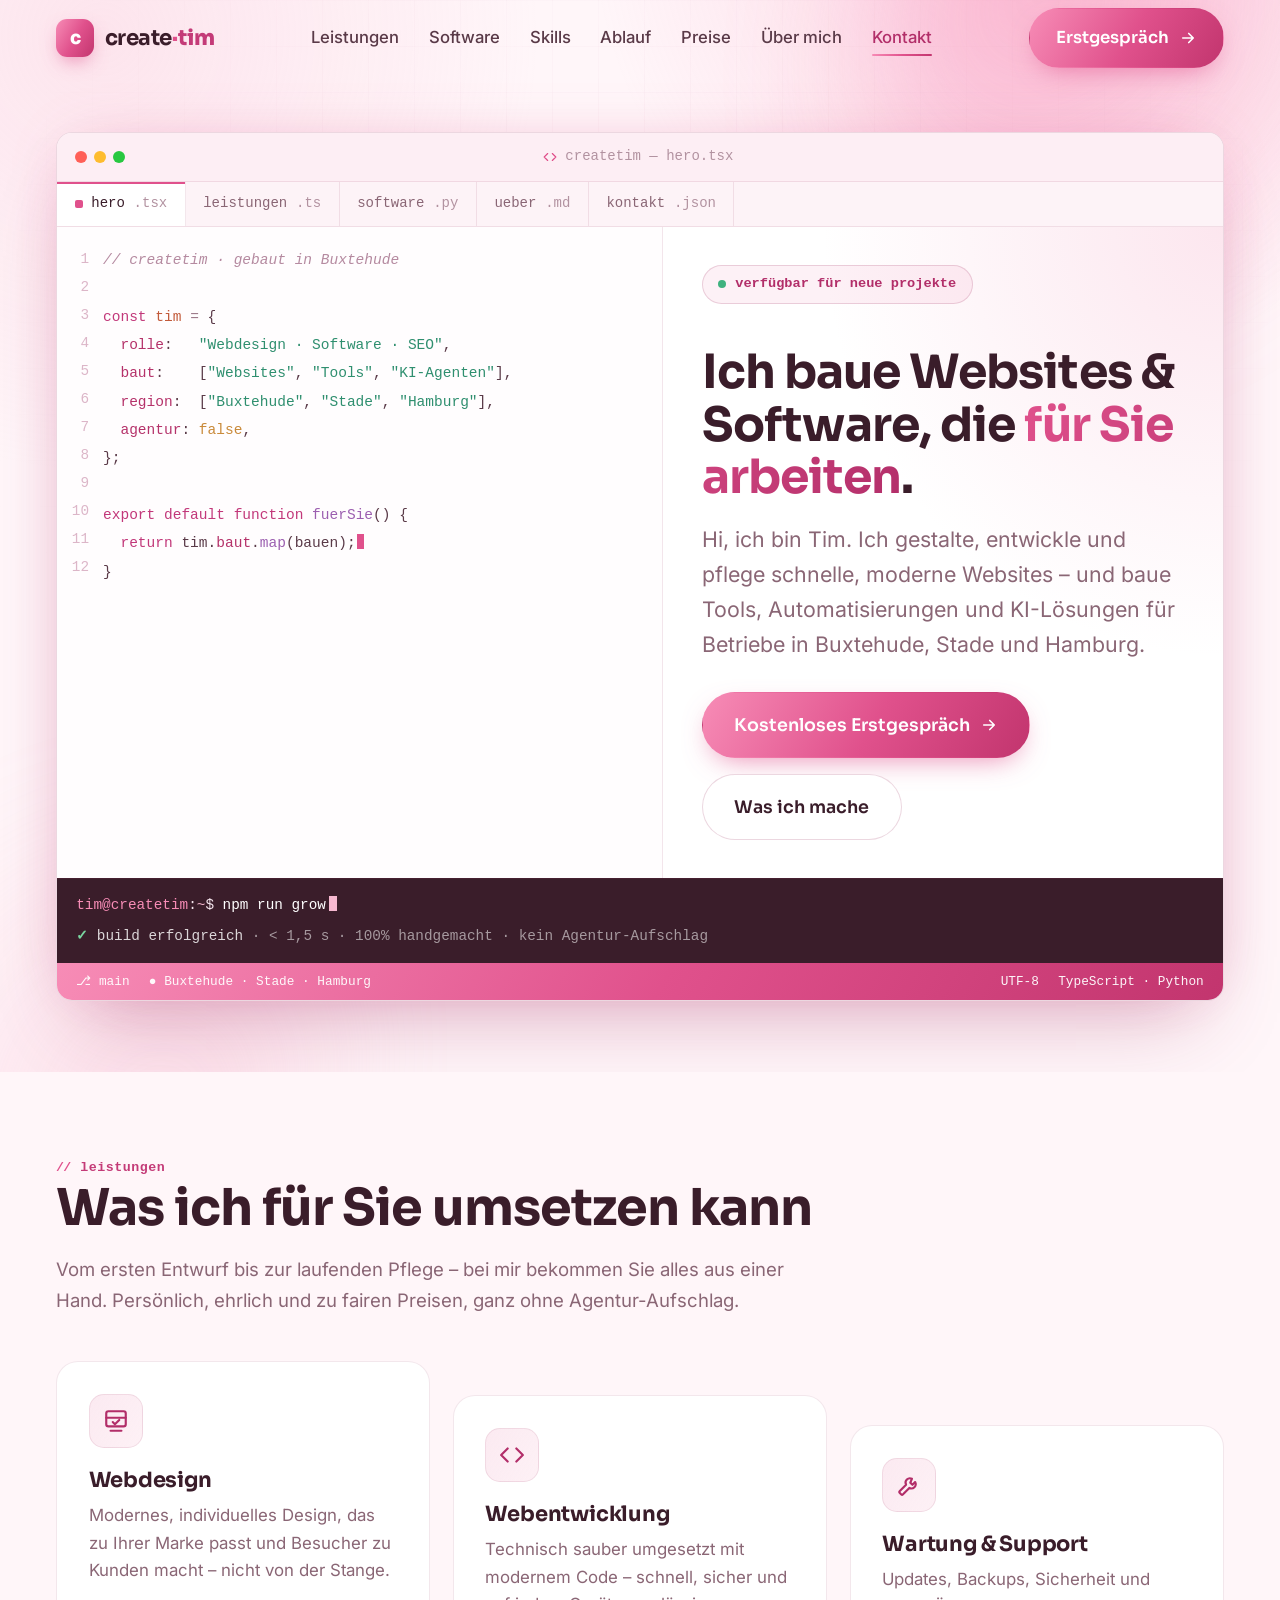
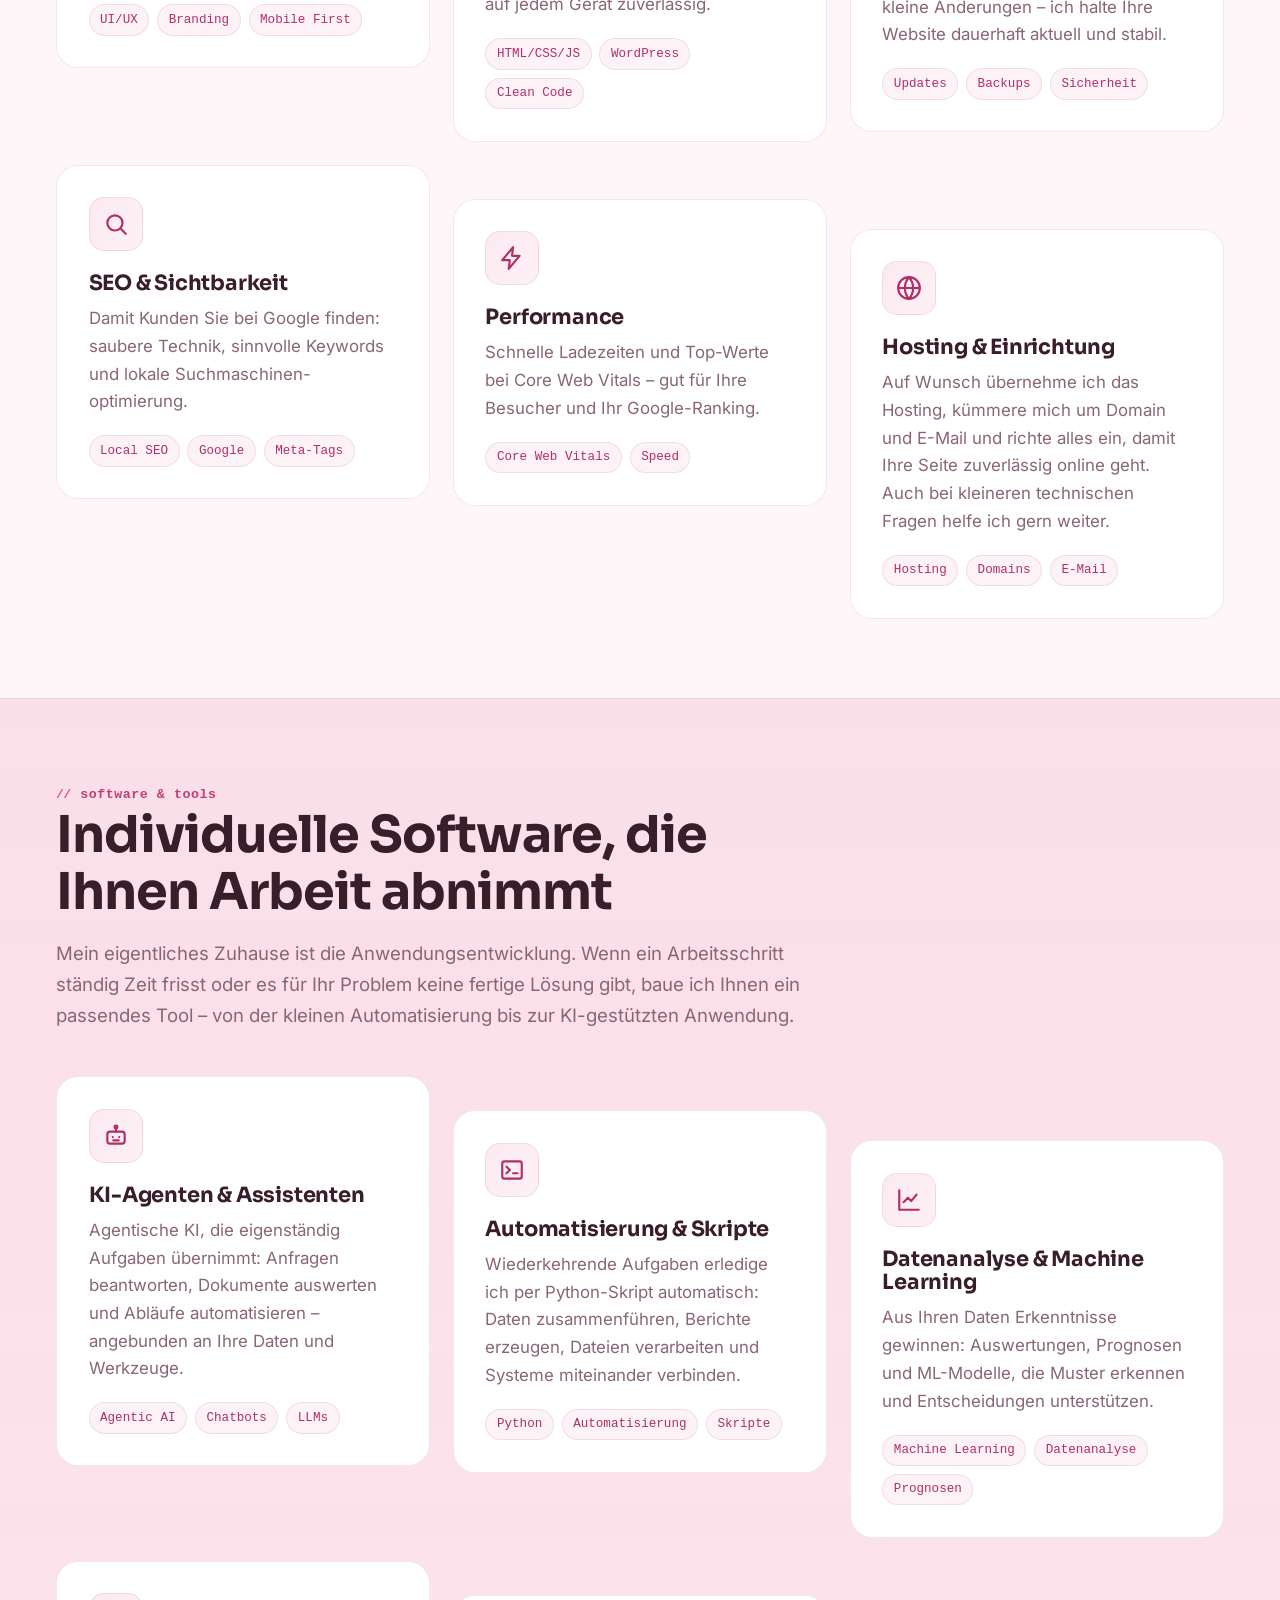
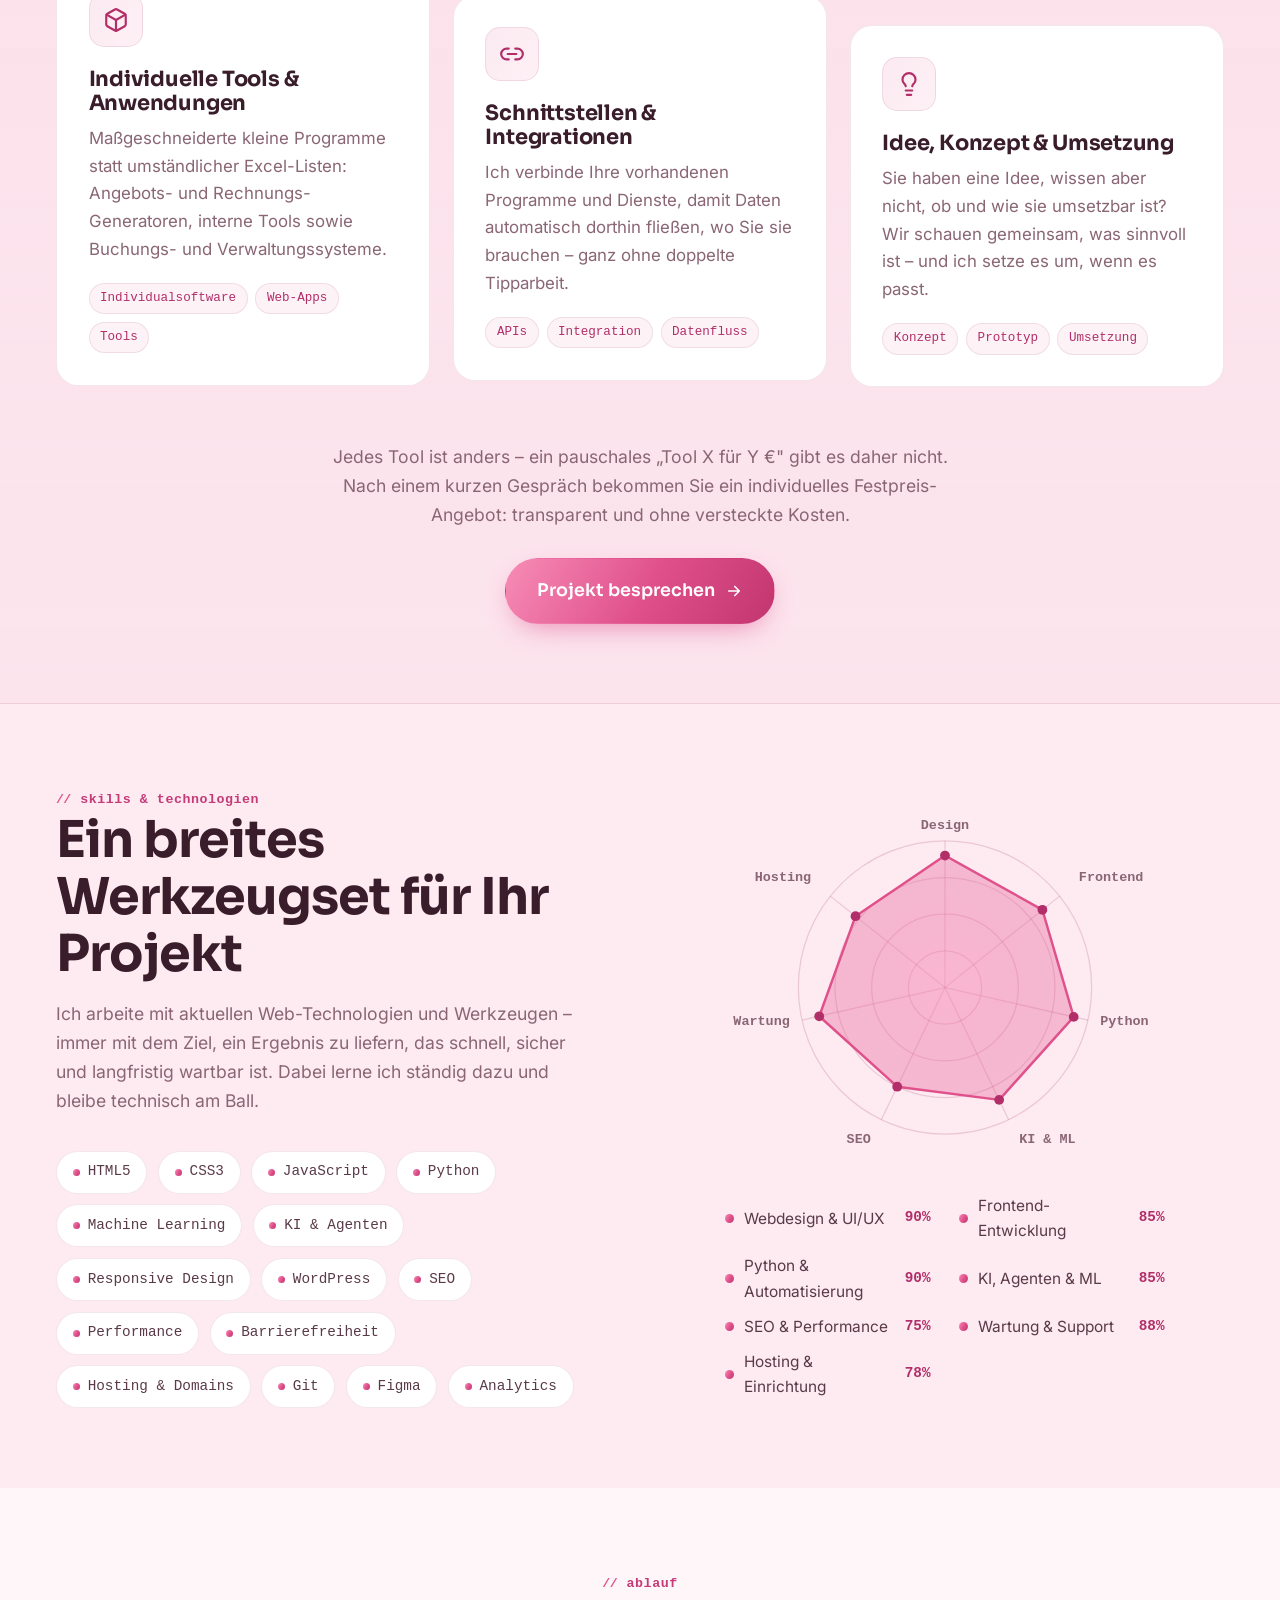
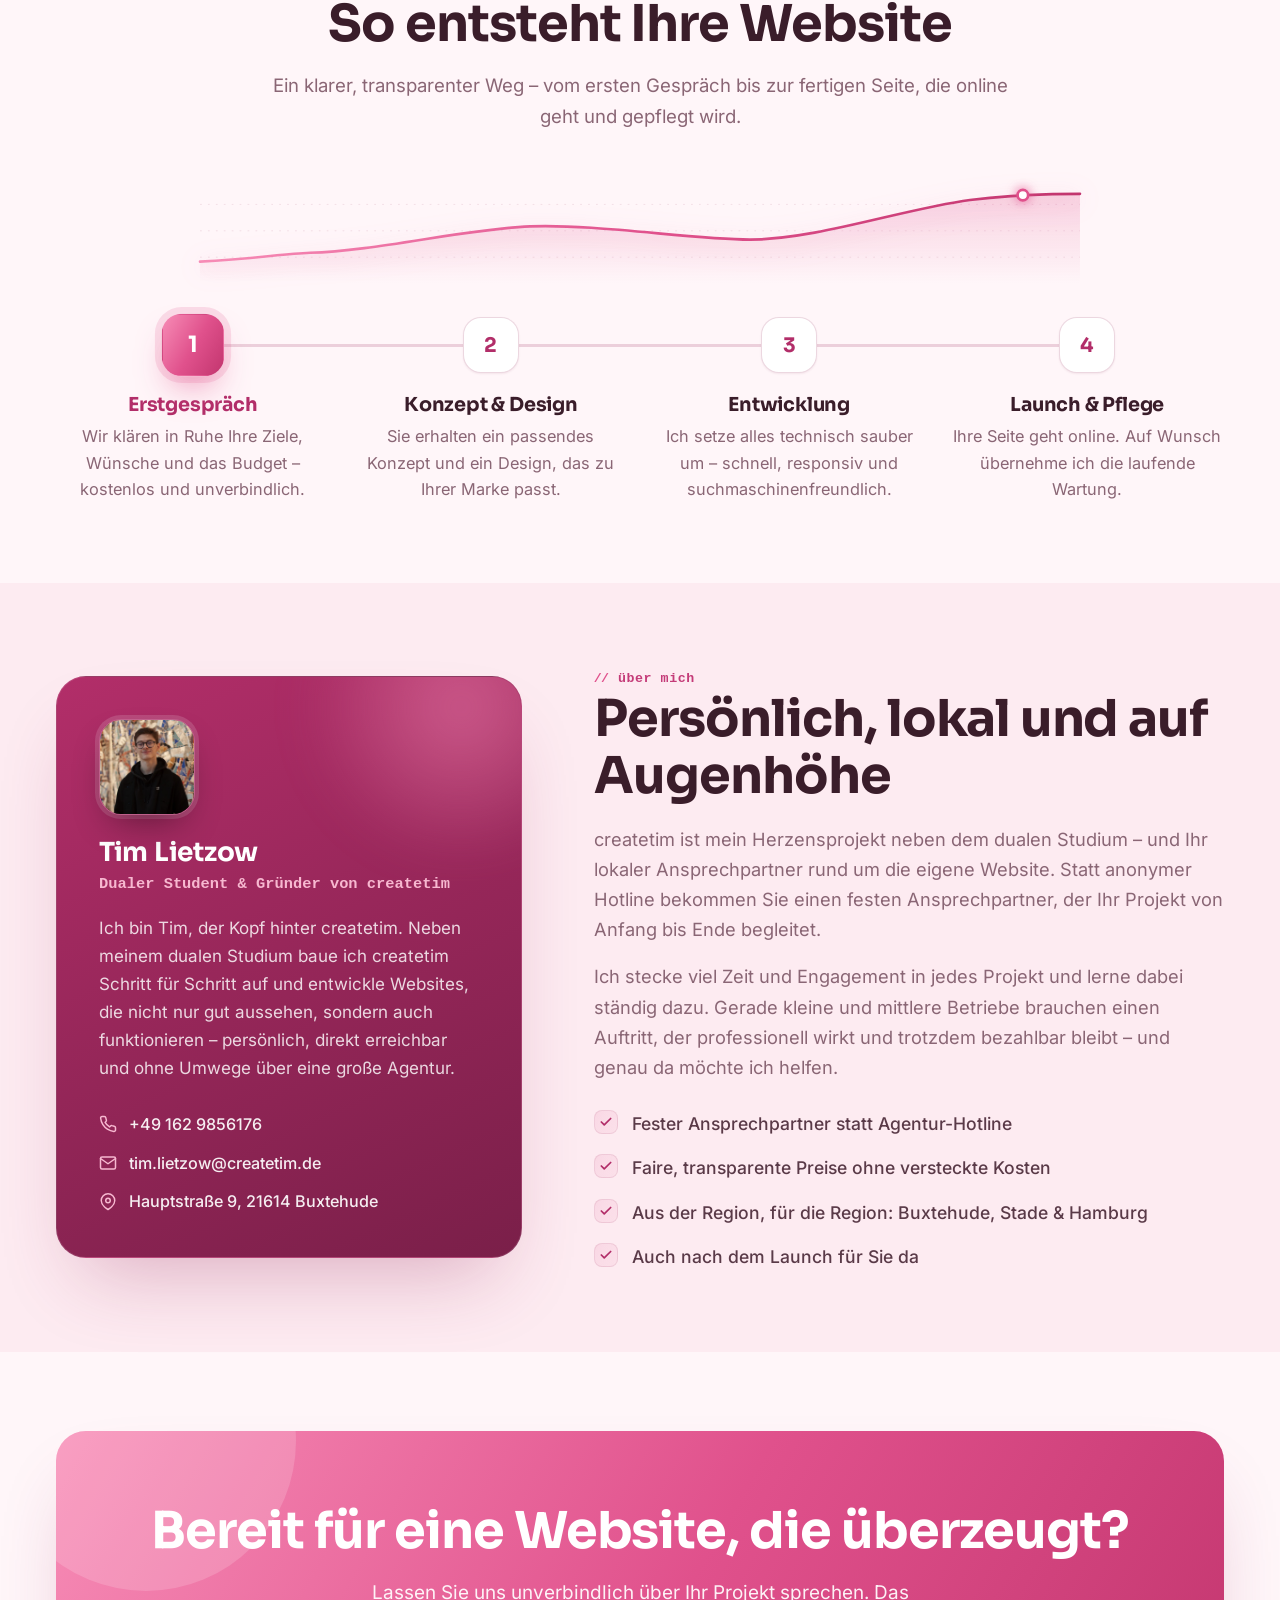
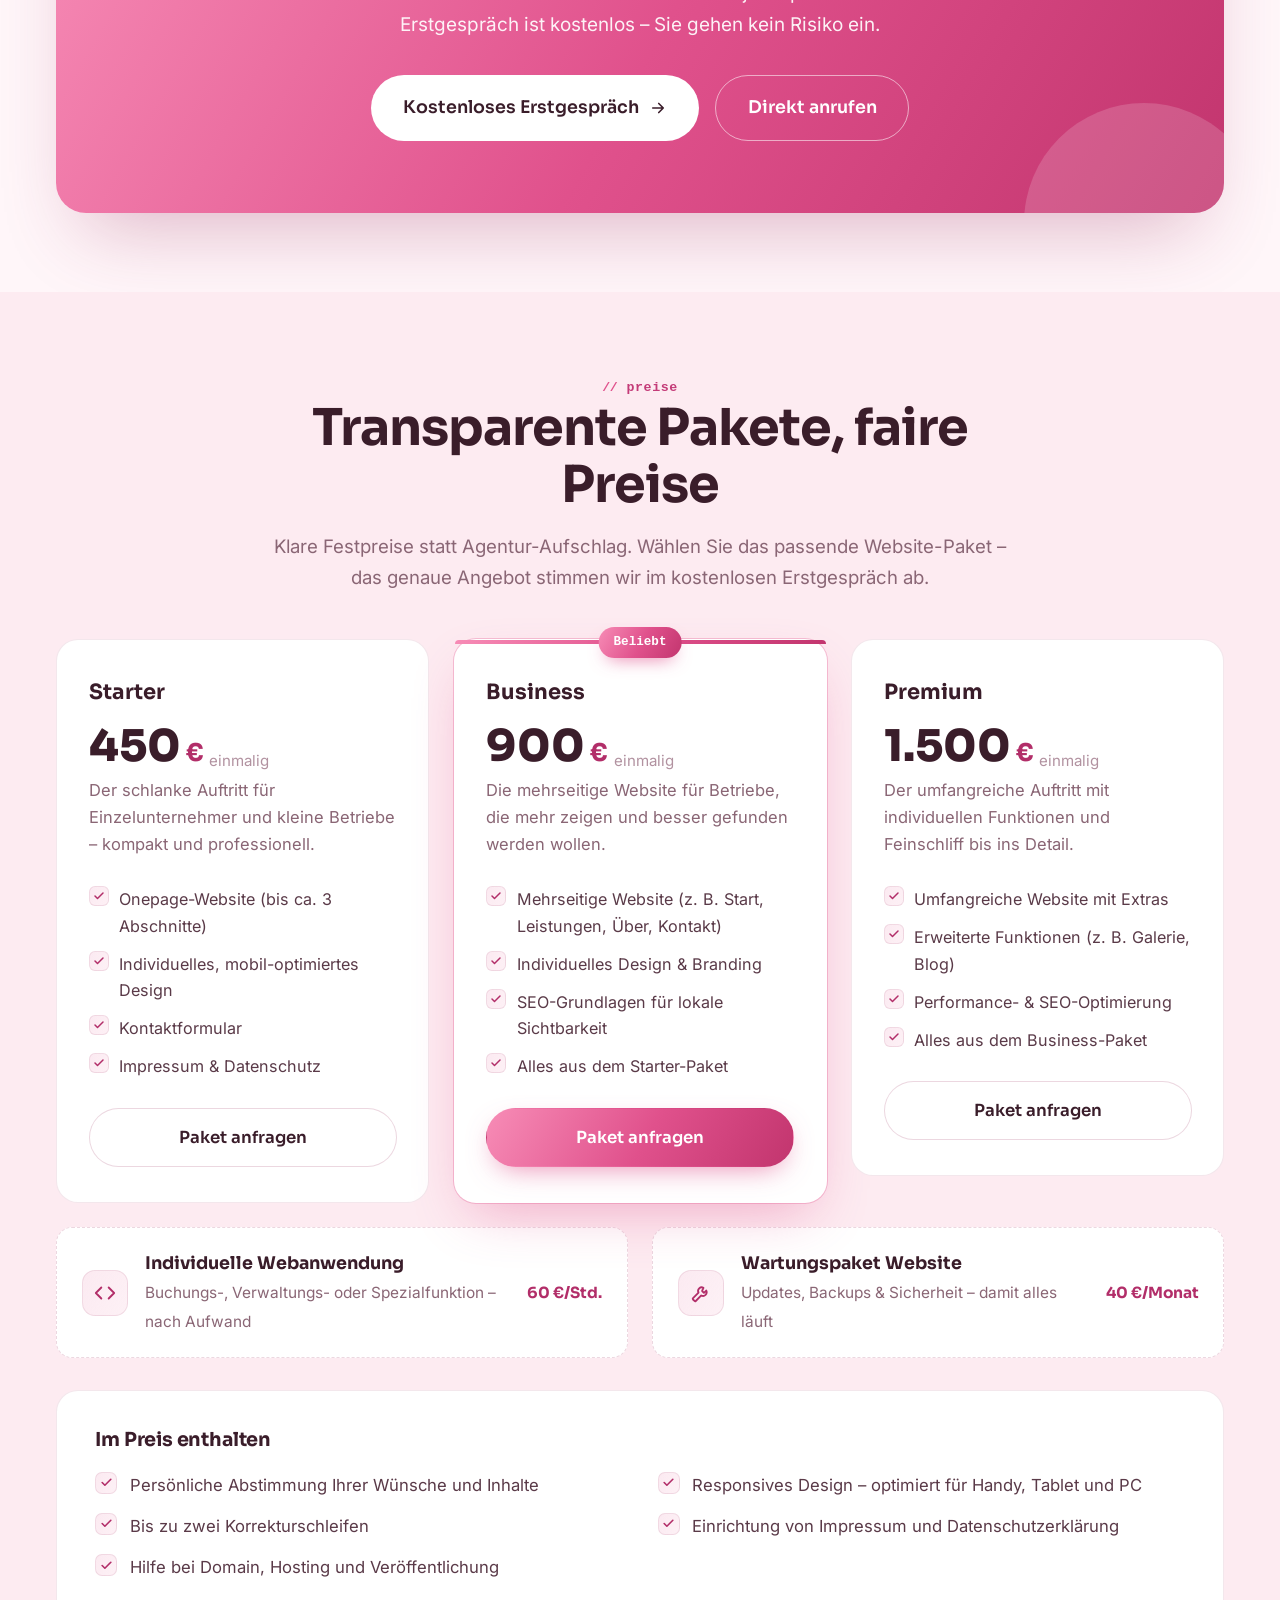
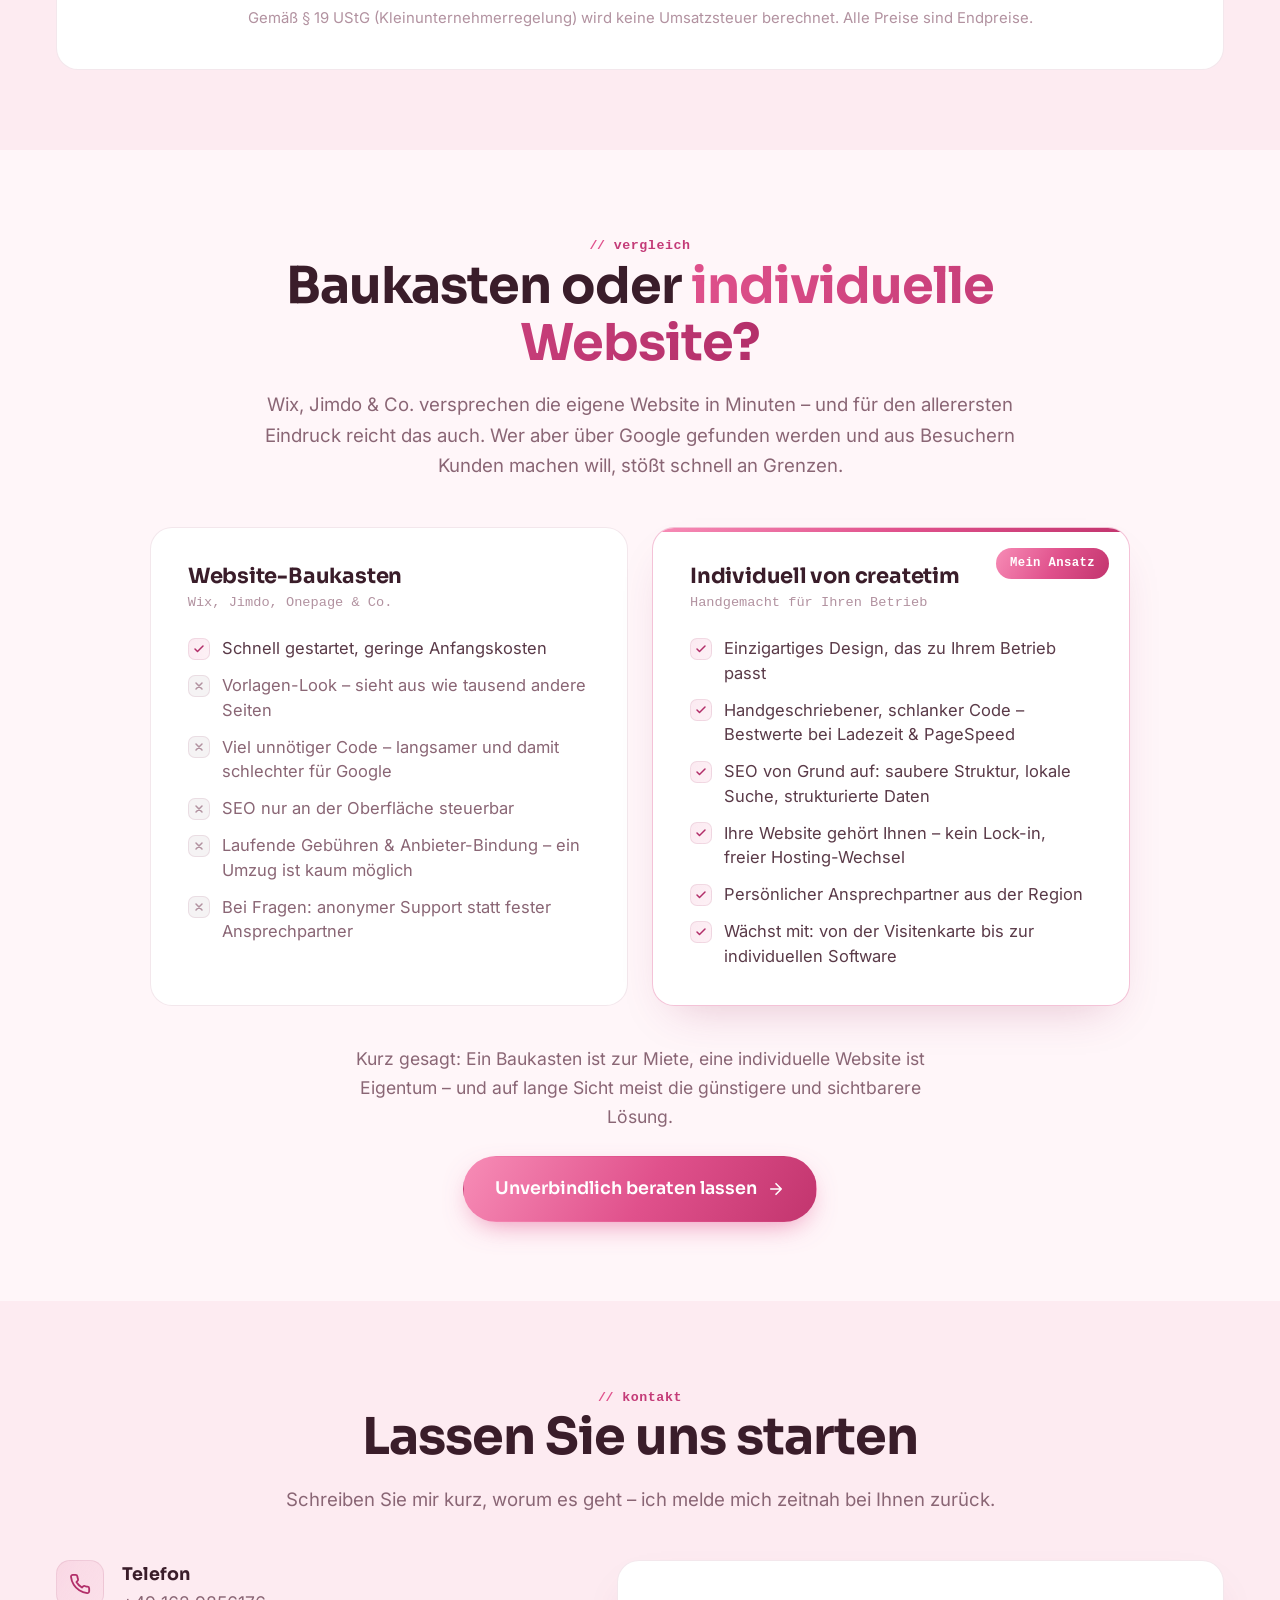
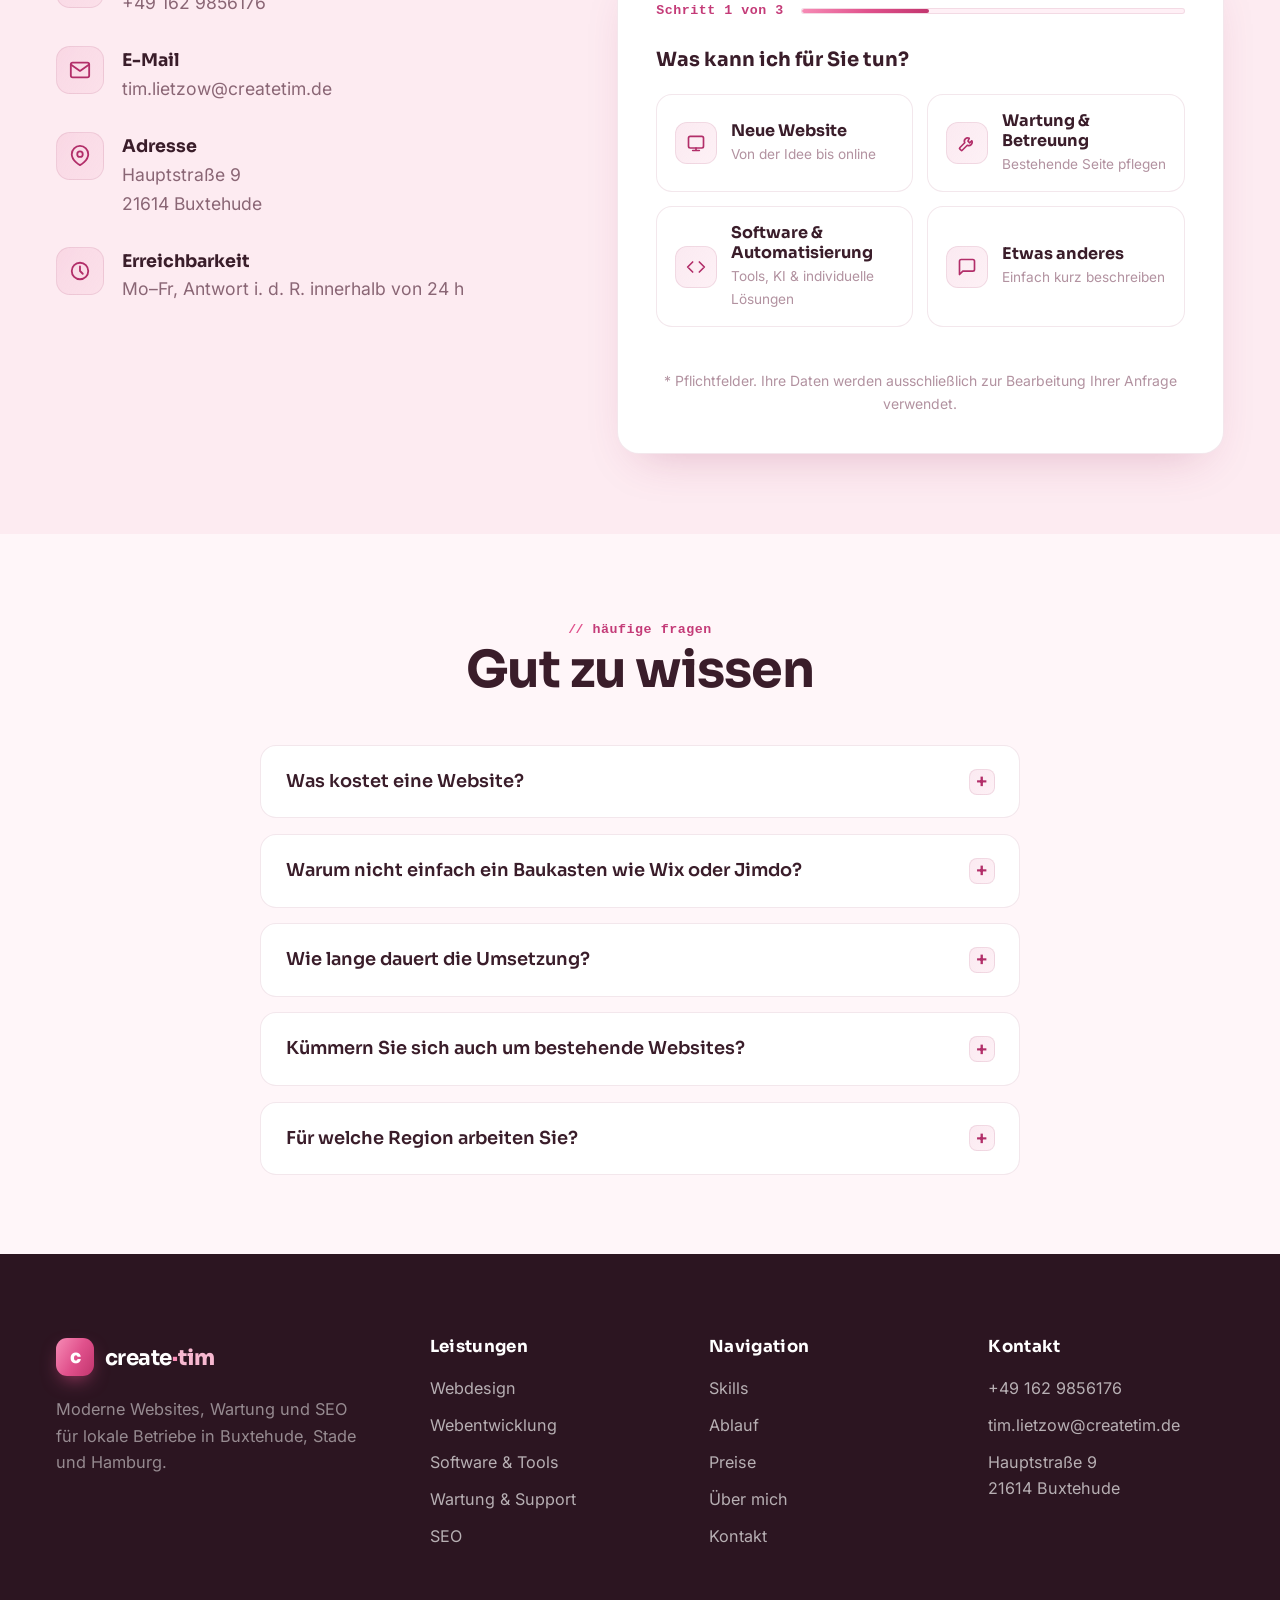
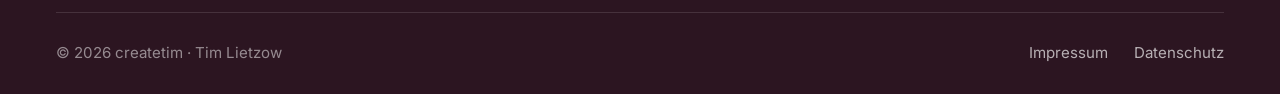
==== commit 00a01ee6: "Kontakt-Funnel (3 Schritte) & Vergleichssektion Baukasten vs. individuell" ====
--- a/site/index.html
+++ b/site/index.html
@@ -574,8 +574,56 @@
       </div>
     </section>
 
+    <!-- ===================== Baukasten-Vergleich ===================== -->
+    <section class="section" id="vergleich">
+      <div class="container">
+        <div class="section-head center reveal">
+          <span class="eyebrow eyebrow--center">vergleich</span>
+          <h2>Baukasten oder <span class="gradient-text">individuelle Website?</span></h2>
+          <p>Wix, Jimdo &amp; Co. versprechen die eigene Website in Minuten – und für den allerersten Eindruck reicht das auch. Wer aber über Google gefunden werden und aus Besuchern Kunden machen will, stößt schnell an Grenzen.</p>
+        </div>
+
+        <div class="compare reveal d1">
+          <div class="compare-card">
+            <h3>Website-Baukasten</h3>
+            <p class="compare-sub">Wix, Jimdo, Onepage &amp; Co.</p>
+            <ul>
+              <li class="yes"><span class="mk"><svg viewBox="0 0 24 24" fill="none" stroke="currentColor" stroke-width="3" stroke-linecap="round" stroke-linejoin="round"><path d="M20 6 9 17l-5-5"/></svg></span>Schnell gestartet, geringe Anfangskosten</li>
+              <li class="no"><span class="mk"><svg viewBox="0 0 24 24" fill="none" stroke="currentColor" stroke-width="3" stroke-linecap="round" stroke-linejoin="round"><path d="M18 6 6 18M6 6l12 12"/></svg></span>Vorlagen-Look – sieht aus wie tausend andere Seiten</li>
+              <li class="no"><span class="mk"><svg viewBox="0 0 24 24" fill="none" stroke="currentColor" stroke-width="3" stroke-linecap="round" stroke-linejoin="round"><path d="M18 6 6 18M6 6l12 12"/></svg></span>Viel unnötiger Code – langsamer und damit schlechter für Google</li>
+              <li class="no"><span class="mk"><svg viewBox="0 0 24 24" fill="none" stroke="currentColor" stroke-width="3" stroke-linecap="round" stroke-linejoin="round"><path d="M18 6 6 18M6 6l12 12"/></svg></span>SEO nur an der Oberfläche steuerbar</li>
+              <li class="no"><span class="mk"><svg viewBox="0 0 24 24" fill="none" stroke="currentColor" stroke-width="3" stroke-linecap="round" stroke-linejoin="round"><path d="M18 6 6 18M6 6l12 12"/></svg></span>Laufende Gebühren &amp; Anbieter-Bindung – ein Umzug ist kaum möglich</li>
+              <li class="no"><span class="mk"><svg viewBox="0 0 24 24" fill="none" stroke="currentColor" stroke-width="3" stroke-linecap="round" stroke-linejoin="round"><path d="M18 6 6 18M6 6l12 12"/></svg></span>Bei Fragen: anonymer Support statt fester Ansprechpartner</li>
+            </ul>
+          </div>
+
+          <div class="compare-card compare-card--featured">
+            <span class="compare-flag">Mein Ansatz</span>
+            <h3>Individuell von createtim</h3>
+            <p class="compare-sub">Handgemacht für Ihren Betrieb</p>
+            <ul>
+              <li class="yes"><span class="mk"><svg viewBox="0 0 24 24" fill="none" stroke="currentColor" stroke-width="3" stroke-linecap="round" stroke-linejoin="round"><path d="M20 6 9 17l-5-5"/></svg></span>Einzigartiges Design, das zu Ihrem Betrieb passt</li>
+              <li class="yes"><span class="mk"><svg viewBox="0 0 24 24" fill="none" stroke="currentColor" stroke-width="3" stroke-linecap="round" stroke-linejoin="round"><path d="M20 6 9 17l-5-5"/></svg></span>Handgeschriebener, schlanker Code – Bestwerte bei Ladezeit &amp; PageSpeed</li>
+              <li class="yes"><span class="mk"><svg viewBox="0 0 24 24" fill="none" stroke="currentColor" stroke-width="3" stroke-linecap="round" stroke-linejoin="round"><path d="M20 6 9 17l-5-5"/></svg></span>SEO von Grund auf: saubere Struktur, lokale Suche, strukturierte Daten</li>
+              <li class="yes"><span class="mk"><svg viewBox="0 0 24 24" fill="none" stroke="currentColor" stroke-width="3" stroke-linecap="round" stroke-linejoin="round"><path d="M20 6 9 17l-5-5"/></svg></span>Ihre Website gehört Ihnen – kein Lock-in, freier Hosting-Wechsel</li>
+              <li class="yes"><span class="mk"><svg viewBox="0 0 24 24" fill="none" stroke="currentColor" stroke-width="3" stroke-linecap="round" stroke-linejoin="round"><path d="M20 6 9 17l-5-5"/></svg></span>Persönlicher Ansprechpartner aus der Region</li>
+              <li class="yes"><span class="mk"><svg viewBox="0 0 24 24" fill="none" stroke="currentColor" stroke-width="3" stroke-linecap="round" stroke-linejoin="round"><path d="M20 6 9 17l-5-5"/></svg></span>Wächst mit: von der Visitenkarte bis zur individuellen Software</li>
+            </ul>
+          </div>
+        </div>
+
+        <div class="compare-cta reveal d2">
+          <p>Kurz gesagt: Ein Baukasten ist zur Miete, eine individuelle Website ist Eigentum – und auf lange Sicht meist die günstigere und sichtbarere Lösung.</p>
+          <a href="#kontakt" class="btn btn--primary btn--lg">
+            Unverbindlich beraten lassen
+            <svg viewBox="0 0 24 24" fill="none" stroke="currentColor" stroke-width="2.2" stroke-linecap="round" stroke-linejoin="round"><path d="M5 12h14M12 5l7 7-7 7"/></svg>
+          </a>
+        </div>
+      </div>
+    </section>
+
     <!-- ===================== Kontakt ===================== -->
-    <section class="section" id="kontakt">
+    <section class="section section--soft" id="kontakt">
       <div class="container">
         <div class="section-head center reveal">
           <span class="eyebrow eyebrow--center">Kontakt</span>
@@ -603,37 +651,99 @@
             </div>
           </div>
 
-          <!-- Versand über Formspree (AJAX in main.js). Ohne JavaScript greift der native
-               POST auf den action-Endpunkt als Fallback. -->
+          <!-- Versand über Formspree (AJAX in main.js). Mit JavaScript wird das Formular
+               zum Mehrschritt-Funnel; ohne JavaScript sind alle Schritte untereinander
+               sichtbar und der native POST auf den action-Endpunkt greift als Fallback. -->
           <form class="form reveal d1" id="contactForm" action="https://formspree.io/f/maqzojdb" method="POST">
             <!-- Honeypot: für Menschen unsichtbar; füllt ein Bot das Feld, verwirft Formspree die Nachricht -->
             <input type="text" name="_gotcha" class="hp" tabindex="-1" autocomplete="off" aria-hidden="true" />
-            <div class="field-row">
-              <div class="field">
-                <label for="name">Name *</label>
-                <input type="text" id="name" name="name" autocomplete="name" required placeholder="Max Mustermann" />
+            <input type="hidden" name="_subject" value="Anfrage über createtim.de" />
+
+            <!-- Fortschrittsanzeige (nur im Funnel-Modus sichtbar) -->
+            <div class="funnel-head">
+              <span class="fstep-label" id="funnelLabel">Schritt 1 von 3</span>
+              <span class="funnel-bar" aria-hidden="true"><i id="funnelBar"></i></span>
+            </div>
+
+            <fieldset class="fstep">
+              <legend>Was kann ich für Sie tun?</legend>
+              <div class="opt-grid">
+                <label class="opt-card">
+                  <input type="radio" name="anliegen" value="Neue Website" />
+                  <span class="ic"><svg viewBox="0 0 24 24" fill="none" stroke="currentColor" stroke-width="2" stroke-linecap="round" stroke-linejoin="round"><rect x="3" y="4" width="18" height="14" rx="2"/><path d="M8 21h8M12 18v3"/></svg></span>
+                  <span class="opt-txt"><b>Neue Website</b><small>Von der Idee bis online</small></span>
+                </label>
+                <label class="opt-card">
+                  <input type="radio" name="anliegen" value="Wartung &amp; Betreuung" />
+                  <span class="ic"><svg viewBox="0 0 24 24" fill="none" stroke="currentColor" stroke-width="2" stroke-linecap="round" stroke-linejoin="round"><path d="M14.7 6.3a4 4 0 0 0-5.4 5.4l-6 6a1 1 0 0 0 0 1.4l1.6 1.6a1 1 0 0 0 1.4 0l6-6a4 4 0 0 0 5.4-5.4l-2.5 2.5-2-2z"/></svg></span>
+                  <span class="opt-txt"><b>Wartung &amp; Betreuung</b><small>Bestehende Seite pflegen</small></span>
+                </label>
+                <label class="opt-card">
+                  <input type="radio" name="anliegen" value="Software &amp; Automatisierung" />
+                  <span class="ic"><svg viewBox="0 0 24 24" fill="none" stroke="currentColor" stroke-width="2" stroke-linecap="round" stroke-linejoin="round"><path d="m8 6-6 6 6 6M16 6l6 6-6 6"/></svg></span>
+                  <span class="opt-txt"><b>Software &amp; Automatisierung</b><small>Tools, KI &amp; individuelle Lösungen</small></span>
+                </label>
+                <label class="opt-card">
+                  <input type="radio" name="anliegen" value="Etwas anderes" />
+                  <span class="ic"><svg viewBox="0 0 24 24" fill="none" stroke="currentColor" stroke-width="2" stroke-linecap="round" stroke-linejoin="round"><path d="M21 15a2 2 0 0 1-2 2H7l-4 4V5a2 2 0 0 1 2-2h14a2 2 0 0 1 2 2z"/></svg></span>
+                  <span class="opt-txt"><b>Etwas anderes</b><small>Einfach kurz beschreiben</small></span>
+                </label>
+              </div>
+            </fieldset>
+
+            <fieldset class="fstep">
+              <legend>Wann soll es losgehen?</legend>
+              <div class="opt-grid">
+                <label class="opt-card">
+                  <input type="radio" name="zeitrahmen" value="So bald wie möglich" />
+                  <span class="ic"><svg viewBox="0 0 24 24" fill="none" stroke="currentColor" stroke-width="2" stroke-linecap="round" stroke-linejoin="round"><path d="M13 2 3 14h9l-1 8 10-12h-9l1-8z"/></svg></span>
+                  <span class="opt-txt"><b>So bald wie möglich</b><small>Am liebsten direkt starten</small></span>
+                </label>
+                <label class="opt-card">
+                  <input type="radio" name="zeitrahmen" value="In den nächsten 3 Monaten" />
+                  <span class="ic"><svg viewBox="0 0 24 24" fill="none" stroke="currentColor" stroke-width="2" stroke-linecap="round" stroke-linejoin="round"><rect x="3" y="4" width="18" height="18" rx="2"/><path d="M16 2v4M8 2v4M3 10h18"/></svg></span>
+                  <span class="opt-txt"><b>In den nächsten Monaten</b><small>Geplant, aber kein Zeitdruck</small></span>
+                </label>
+                <label class="opt-card">
+                  <input type="radio" name="zeitrahmen" value="Noch offen" />
+                  <span class="ic"><svg viewBox="0 0 24 24" fill="none" stroke="currentColor" stroke-width="2" stroke-linecap="round" stroke-linejoin="round"><circle cx="12" cy="12" r="9"/><path d="M12 7v5l3 3"/></svg></span>
+                  <span class="opt-txt"><b>Noch offen</b><small>Erst mal unverbindlich informieren</small></span>
+                </label>
+              </div>
+            </fieldset>
+
+            <fieldset class="fstep">
+              <legend>Wie erreiche ich Sie?</legend>
+              <div class="field-row">
+                <div class="field">
+                  <label for="name">Name *</label>
+                  <input type="text" id="name" name="name" autocomplete="name" required placeholder="Max Mustermann" />
+                </div>
+                <div class="field">
+                  <label for="email">E-Mail *</label>
+                  <input type="email" id="email" name="email" autocomplete="email" required placeholder="max@firma.de" />
+                </div>
               </div>
               <div class="field">
-                <label for="email">E-Mail *</label>
-                <input type="email" id="email" name="email" autocomplete="email" required placeholder="max@firma.de" />
+                <label for="message">Ihre Nachricht *</label>
+                <textarea id="message" name="message" required placeholder="Erzählen Sie mir kurz von Ihrem Projekt …"></textarea>
               </div>
-            </div>
-            <div class="field">
-              <label for="subject">Worum geht es?</label>
-              <input type="text" id="subject" name="subject" placeholder="z. B. Neue Website für mein Café" />
-            </div>
-            <div class="field">
-              <label for="message">Ihre Nachricht *</label>
-              <textarea id="message" name="message" required placeholder="Erzählen Sie mir kurz von Ihrem Projekt …"></textarea>
-            </div>
-            <label class="form-check">
-              <input type="checkbox" id="privacy" name="privacy" required />
-              <span>Ich habe die <a href="datenschutz.html">Datenschutzerklärung</a> gelesen und bin mit der Verarbeitung meiner Daten zur Bearbeitung der Anfrage einverstanden. *</span>
-            </label>
-            <button type="submit" class="btn btn--primary btn--lg">
-              Nachricht senden
-              <svg viewBox="0 0 24 24" fill="none" stroke="currentColor" stroke-width="2.2" stroke-linecap="round" stroke-linejoin="round"><path d="M22 2 11 13M22 2l-7 20-4-9-9-4 20-7z"/></svg>
-            </button>
+              <label class="form-check">
+                <input type="checkbox" id="privacy" name="privacy" required />
+                <span>Ich habe die <a href="datenschutz.html">Datenschutzerklärung</a> gelesen und bin mit der Verarbeitung meiner Daten zur Bearbeitung der Anfrage einverstanden. *</span>
+              </label>
+            </fieldset>
+
+            <div class="form-actions">
+              <button type="button" class="btn btn--back" id="funnelBack" hidden>
+                <svg viewBox="0 0 24 24" fill="none" stroke="currentColor" stroke-width="2.2" stroke-linecap="round" stroke-linejoin="round"><path d="M19 12H5M12 19l-7-7 7-7"/></svg>
+                Zurück
+              </button>
+              <button type="submit" class="btn btn--primary btn--lg">
+                Nachricht senden
+                <svg viewBox="0 0 24 24" fill="none" stroke="currentColor" stroke-width="2.2" stroke-linecap="round" stroke-linejoin="round"><path d="M22 2 11 13M22 2l-7 20-4-9-9-4 20-7z"/></svg>
+              </button>
+            </div>
             <div class="form-status" id="formStatus" role="status"></div>
             <p class="form-note">* Pflichtfelder. Ihre Daten werden ausschließlich zur Bearbeitung Ihrer Anfrage verwendet.</p>
           </form>
@@ -653,6 +763,10 @@
           <details class="faq-item reveal">
             <summary>Was kostet eine Website?<span class="plus" aria-hidden="true">+</span></summary>
             <div class="faq-body">Das hängt vom Umfang ab – eine einfache Visitenkarten-Website ist günstiger als ein umfangreicher Auftritt mit vielen Funktionen. Im kostenlosen Erstgespräch klären wir Ihren Bedarf und Sie erhalten ein transparentes Festpreis-Angebot, bevor es losgeht.</div>
+          </details>
+          <details class="faq-item reveal">
+            <summary>Warum nicht einfach ein Baukasten wie Wix oder Jimdo?<span class="plus" aria-hidden="true">+</span></summary>
+            <div class="faq-body">Für einen schnellen ersten Auftritt sind Baukästen in Ordnung. Sie stoßen aber an Grenzen, sobald es um Sichtbarkeit bei Google, Ladezeit und einen eigenständigen Auftritt geht – und die monatlichen Gebühren laufen dauerhaft weiter, während die Seite dem Anbieter gehört. Eine individuelle Website ist Ihr Eigentum, lässt sich frei erweitern und ist auf lange Sicht meist die günstigere Lösung. Mehr dazu im <a href="#vergleich">Vergleich weiter oben</a>.</div>
           </details>
           <details class="faq-item reveal">
             <summary>Wie lange dauert die Umsetzung?<span class="plus" aria-hidden="true">+</span></summary>
--- a/site/assets/css/style.css
+++ b/site/assets/css/style.css
@@ -640,6 +640,80 @@
 .to-top svg { width:20px; height:20px; }
 
 /* =================================================================
+   Vergleich: Baukasten vs. individuelle Website
+   ================================================================= */
+.compare { display:grid; grid-template-columns:1fr 1fr; gap:1.4rem; max-width:980px; margin-inline:auto; align-items:stretch; }
+.compare-card { position:relative; background:var(--bg-elev); border:1px solid var(--line); border-radius:var(--r-lg); padding:clamp(1.5rem,3vw,2.1rem); overflow:hidden; }
+.compare-card--featured { border-color:rgba(224,81,140,.35); box-shadow:var(--shadow); }
+.compare-card--featured::before { content:""; position:absolute; inset:0 0 auto 0; height:4px; background:var(--grad); }
+.compare-flag {
+  position:absolute; top:1.15rem; right:1.15rem; padding:.3rem .8rem; border-radius:999px;
+  background:var(--grad); color:#fff; font-family:var(--font-mono); font-weight:600; font-size:.7rem; letter-spacing:.03em;
+}
+.compare-sub { font-family:var(--font-mono); font-size:.78rem; color:var(--muted-2); margin:.25rem 0 1.2rem; }
+.compare-card ul { display:grid; gap:.7rem; }
+.compare-card li { display:flex; gap:.7rem; align-items:flex-start; font-size:.94rem; color:var(--muted); line-height:1.5; }
+.compare-card li.yes { color:var(--ink-soft); }
+.compare-card .mk { flex:none; width:22px; height:22px; border-radius:7px; display:grid; place-items:center; border:1px solid var(--line); margin-top:.1em; }
+.compare-card .mk svg { width:12px; height:12px; }
+.compare-card li.yes .mk { background:var(--grad-soft); color:var(--brand-700); }
+.compare-card li.no .mk { background:rgba(90,58,72,.06); color:var(--muted-2); }
+.compare-cta { text-align:center; margin-top:clamp(1.8rem,3vw,2.6rem); }
+.compare-cta p { max-width:620px; margin:0 auto 1.4rem; }
+@media (max-width: 820px) {
+  .compare { grid-template-columns:1fr; max-width:560px; }
+  .compare-flag { position:static; display:inline-flex; margin-bottom:.7rem; } /* sonst überlappt der Badge die Überschrift */
+}
+
+/* =================================================================
+   Kontakt-Funnel (Mehrschritt-Formular)
+   Ohne JavaScript: alle Schritte untereinander sichtbar (Fallback).
+   Mit JavaScript (.is-funnel): ein Schritt pro Ansicht + Fortschritt.
+   ================================================================= */
+.funnel-head { display:none; }
+.form.is-funnel .funnel-head { display:flex; align-items:center; gap:1rem; margin-bottom:1.3rem; }
+.fstep-label { flex:none; font-family:var(--font-mono); font-weight:600; font-size:.76rem; letter-spacing:.04em; color:var(--accent-2); }
+.funnel-bar { flex:1; height:6px; border-radius:3px; background:var(--bg-elev-2); border:1px solid var(--line); overflow:hidden; }
+.funnel-bar i { display:block; height:100%; width:calc(var(--p,0) * 100%); background:var(--grad); border-radius:3px; transition:width .45s cubic-bezier(.16,1,.3,1); }
+
+.fstep { border:none; padding:0; margin:0 0 1.2rem; min-width:0; }
+.fstep legend { font-family:var(--font-head); font-weight:700; font-size:1.12rem; color:var(--ink); padding:0; margin-bottom:1rem; }
+.form.is-funnel .fstep { display:none; margin-bottom:1.4rem; }
+.form.is-funnel .fstep.is-active { display:block; animation:fstep-in .35s cubic-bezier(.16,1,.3,1); }
+@keyframes fstep-in { from { opacity:0; transform:translateX(16px); } to { opacity:1; transform:none; } }
+
+.opt-grid { display:grid; grid-template-columns:1fr 1fr; gap:.8rem; }
+.opt-card {
+  position:relative; display:flex; gap:.8rem; align-items:center; padding:.9rem 1rem;
+  background:#fff; border:1px solid var(--line); border-radius:var(--r); cursor:pointer;
+  transition:transform .2s, border-color .2s, box-shadow .2s, background .2s;
+}
+.opt-card:hover { transform:translateY(-2px); border-color:var(--brand); background:var(--bg-elev-2); }
+.opt-card input { position:absolute; opacity:0; pointer-events:none; }
+.opt-card .ic { flex:none; width:42px; height:42px; border-radius:12px; background:var(--grad-soft); color:var(--brand-700); display:grid; place-items:center; border:1px solid var(--line); }
+.opt-card .ic svg { width:20px; height:20px; }
+.opt-card .opt-txt b { display:block; font-family:var(--font-head); font-size:.92rem; color:var(--ink); line-height:1.25; }
+.opt-card .opt-txt small { display:block; font-size:.78rem; color:var(--muted-2); margin-top:.1rem; }
+.opt-card:has(input:checked) { border-color:var(--brand); background:var(--bg-elev-2); box-shadow:0 0 0 3px rgba(224,81,140,.16); }
+.opt-card:has(input:checked) .ic { background:var(--grad); color:#fff; border-color:transparent; }
+.opt-card:has(input:focus-visible) { outline:2px solid var(--brand); outline-offset:2px; }
+
+.form-actions { display:flex; align-items:center; gap:.9rem; }
+.form-actions .btn[type="submit"] { flex:1; }
+.form-actions .btn[hidden] { display:none; } /* .btn setzt display:inline-flex – [hidden] muss gewinnen */
+.form .btn--back { width:auto; flex:none; background:#fff; border-color:var(--line-2); color:var(--muted); display:none; }
+.form.is-funnel .btn--back { display:inline-flex; }
+.form.is-funnel .btn--back[hidden] { display:none; }
+.btn--back:hover { border-color:var(--brand); color:var(--brand-700); transform:translateY(-2px); }
+
+@media (max-width: 720px) { .opt-grid { grid-template-columns:1fr; } }
+@media (max-width: 520px) {
+  /* Buttons untereinander (Senden oben), sonst läuft die Karte über den Viewport */
+  .form-actions { flex-direction:column-reverse; align-items:stretch; }
+  .form .btn--back { width:100%; }
+}
+
+/* =================================================================
    Legal pages (Impressum / Datenschutz)
    ================================================================= */
 .legal { padding-top: 130px; padding-bottom: clamp(60px,8vw,100px); }
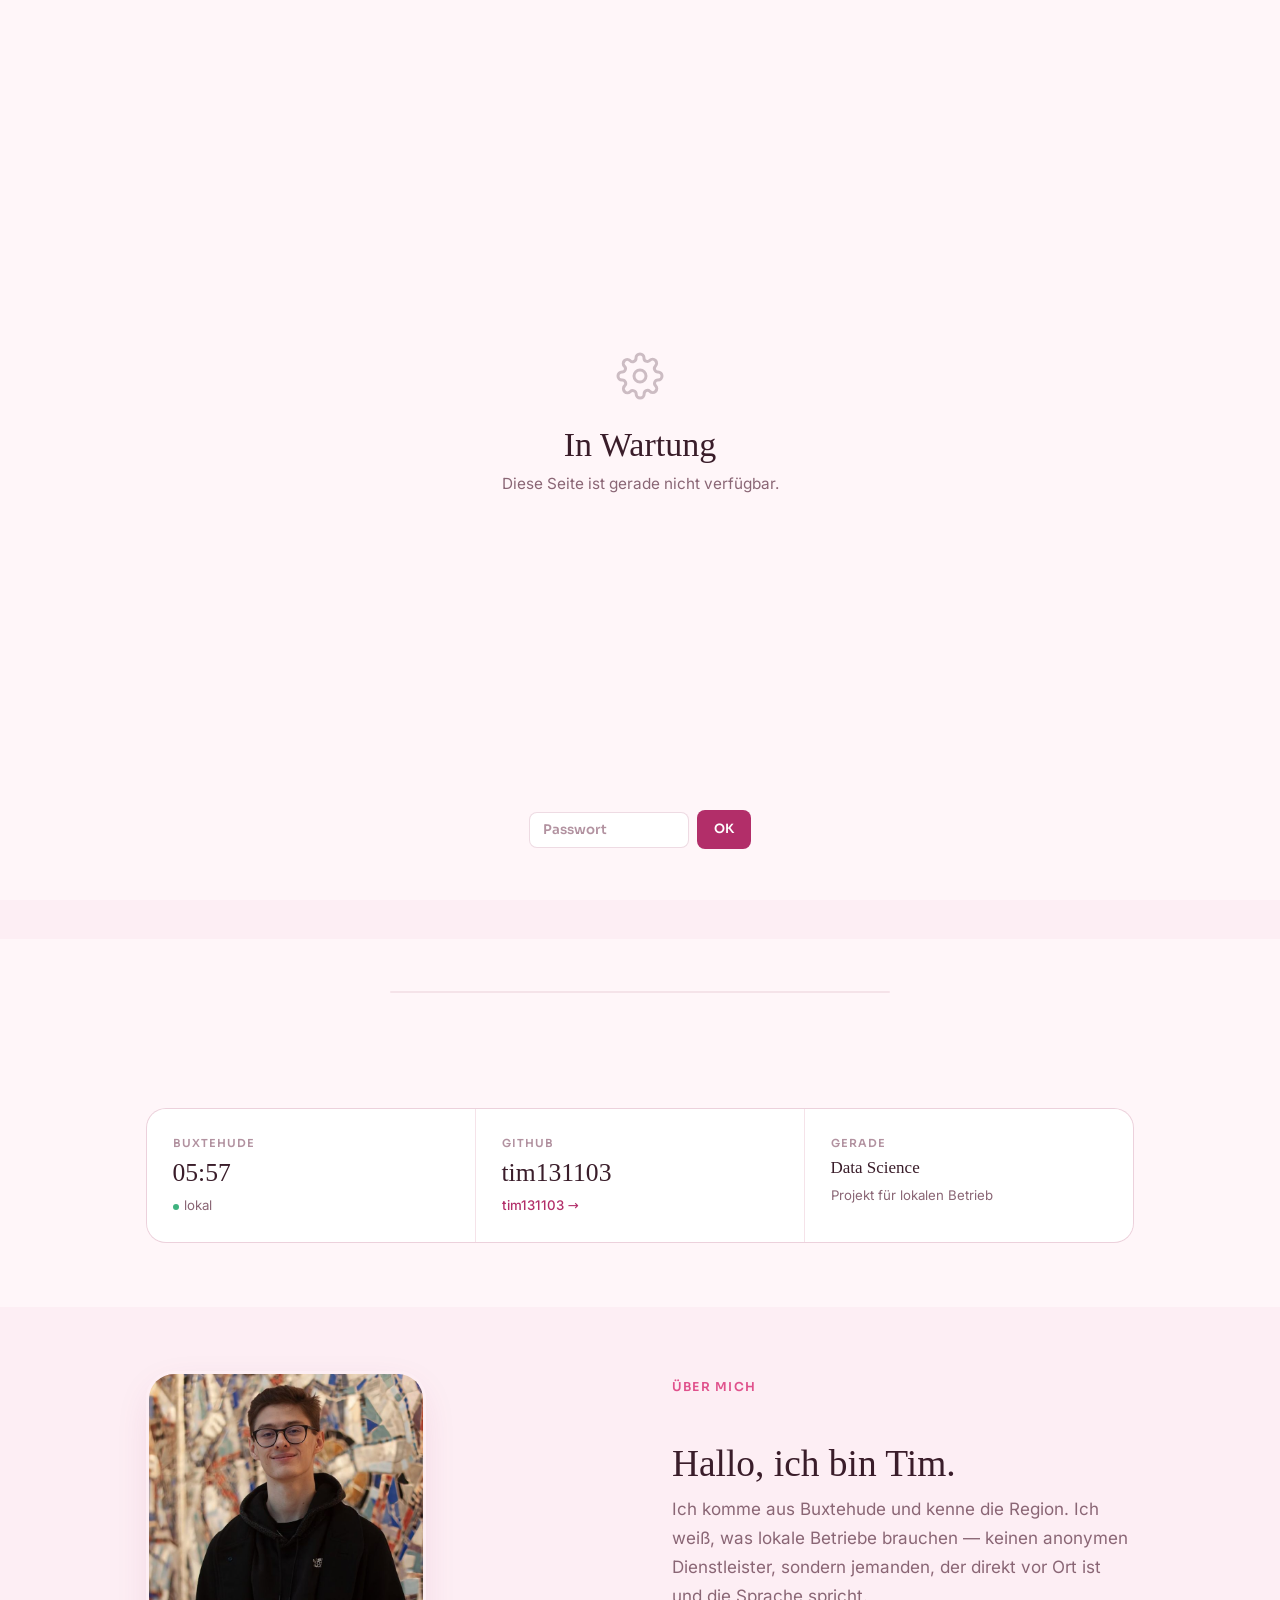
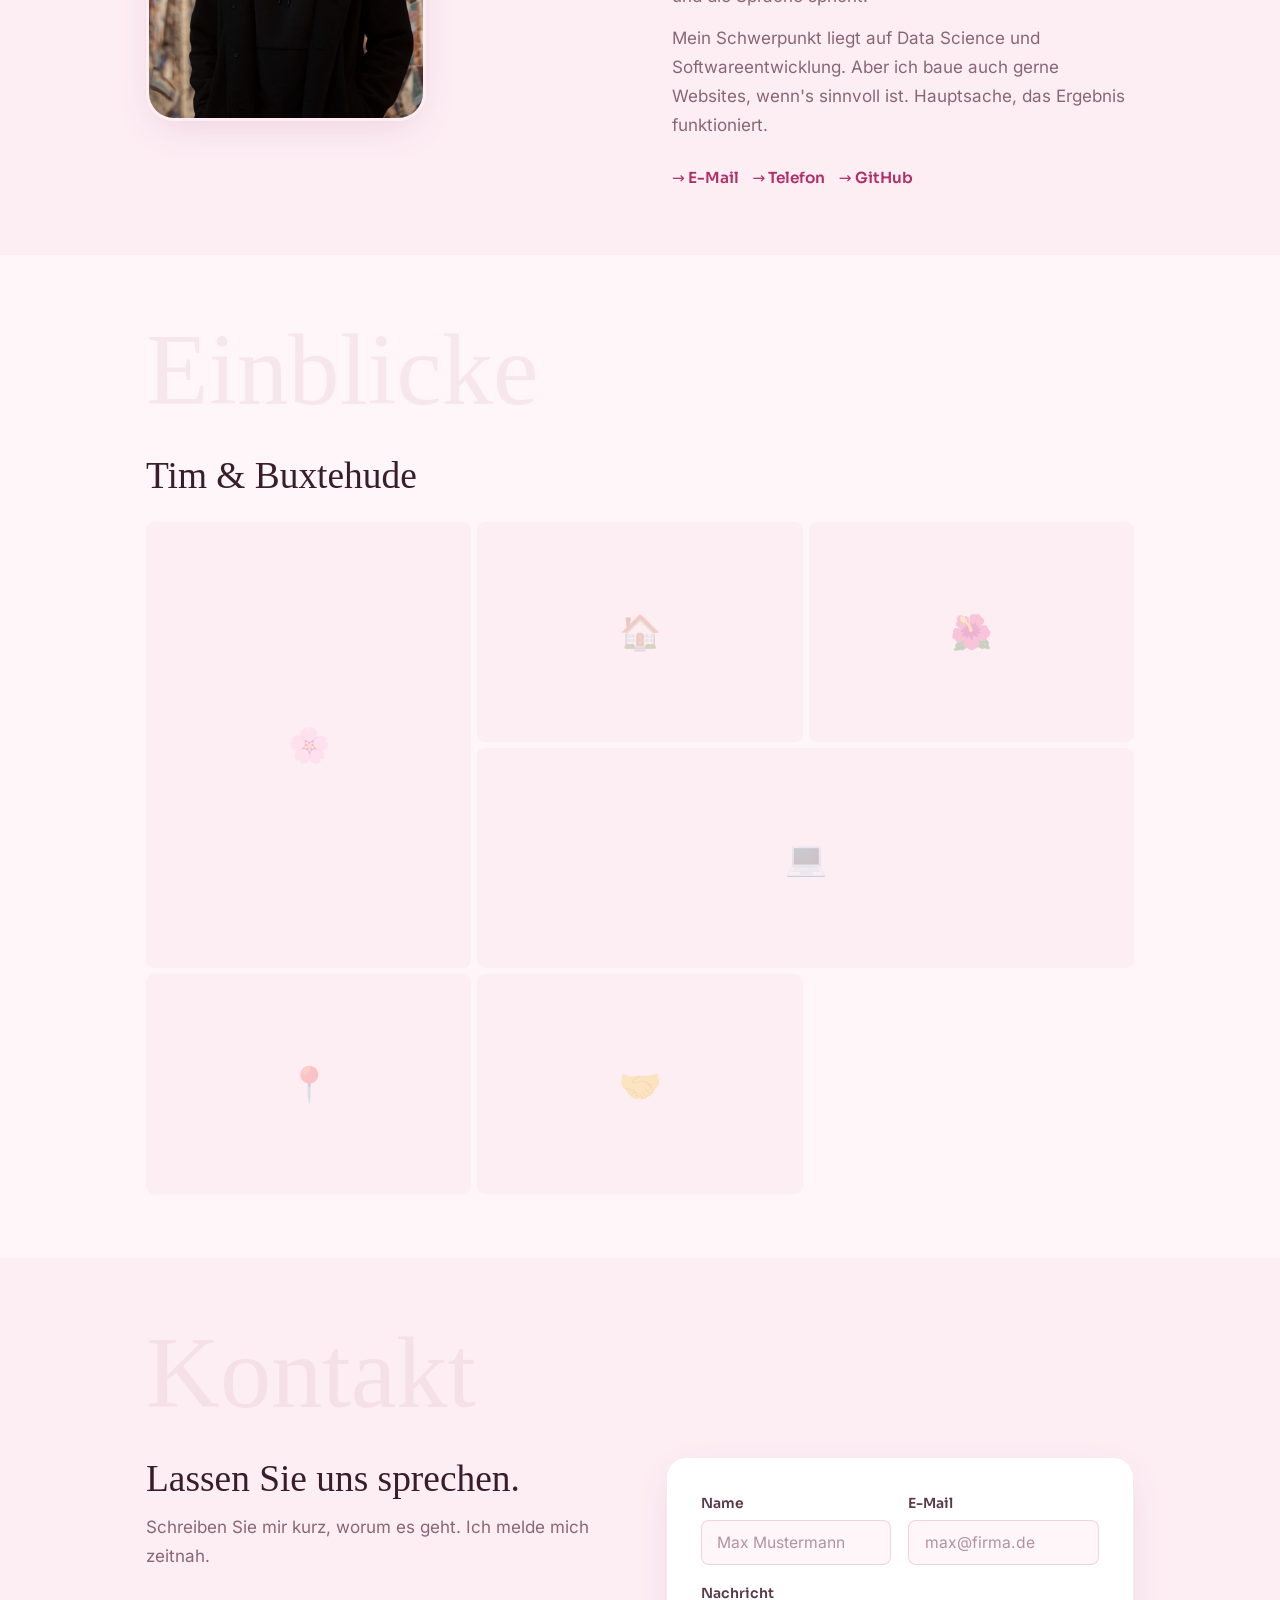
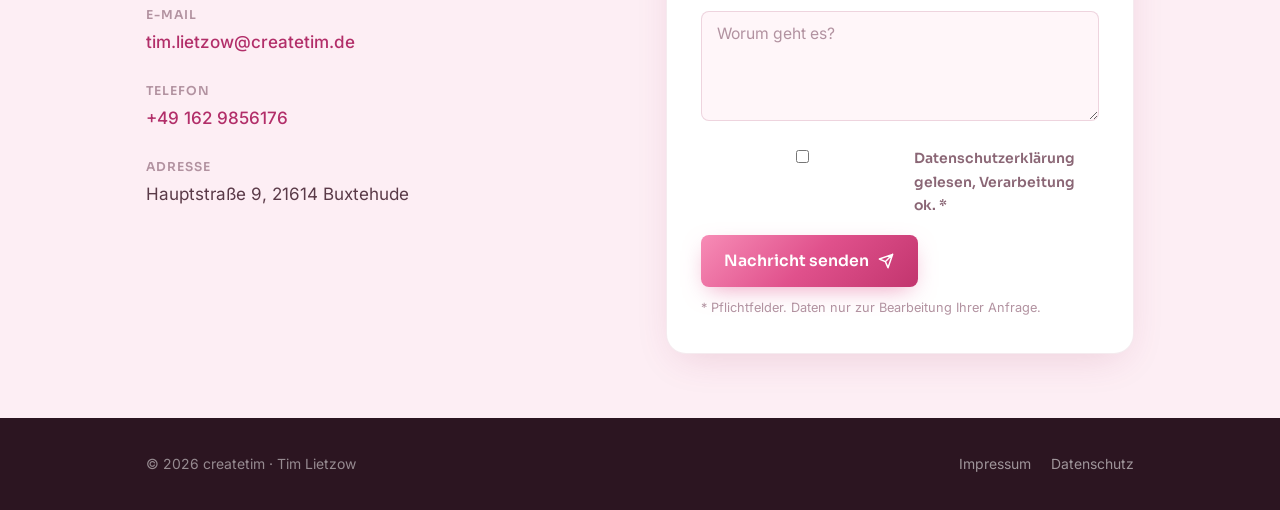
==== commit 1535a6ab: "Commit all pending changes before repo restructure" ====
--- a/site/index.html
+++ b/site/index.html
@@ -3,47 +3,41 @@
 <head>
   <meta charset="UTF-8" />
   <meta name="viewport" content="width=device-width, initial-scale=1.0" />
-  <meta http-equiv="Content-Security-Policy" content="default-src 'self'; script-src 'self'; style-src 'self' 'unsafe-inline'; img-src 'self' data:; font-src 'self'; connect-src 'self' https://formspree.io; form-action 'self' https://formspree.io; base-uri 'self'; object-src 'none'" />
-  <title>createtim · Webdesign, Wartung & SEO für lokale Betriebe | Buxtehude · Stade · Hamburg</title>
-  <meta name="description" content="createtim – Tim Lietzow gestaltet, entwickelt und pflegt moderne, schnelle Websites für Unternehmen und lokale Betriebe in Buxtehude, Stade und Hamburg. Webdesign, Wartung, SEO, Hosting und individuelle Software (Tools, Automatisierung, KI &amp; Machine Learning). Jetzt kostenloses Erstgespräch sichern." />
+  <meta http-equiv="Content-Security-Policy" content="default-src 'self'; script-src 'self' 'unsafe-inline'; style-src 'self' 'unsafe-inline'; img-src 'self' data: https:; font-src 'self'; connect-src 'self' https://formspree.io https://api.github.com; form-action 'self' https://formspree.io; base-uri 'self'; object-src 'none'" />
+  <title>createtim · Data Science, Software & Webdesign | Buxtehude</title>
+  <meta name="description" content="Tim Lietzow – Data Science, Machine Learning, Automatisierung und Webdesign aus Buxtehude." />
   <meta name="author" content="Tim Lietzow" />
-  <meta name="theme-color" content="#fff6f9" />
+  <meta name="theme-color" content="#fff8f5" />
   <meta name="color-scheme" content="light" />
   <meta name="google-site-verification" content="RXoGtfTzVvw3I93WFnyreQ5y6z_O2_LUJDwt72rJvg0" />
   <link rel="canonical" href="https://www.createtim.de/" />
-
-  <!-- Open Graph -->
   <meta property="og:type" content="website" />
-  <meta property="og:title" content="createtim · Moderne Websites für lokale Betriebe" />
-  <meta property="og:description" content="Webdesign, Wartung & SEO aus Buxtehude. Schnelle, moderne Websites für Unternehmen in Buxtehude, Stade und Hamburg." />
+  <meta property="og:title" content="createtim · Data Science, Software & Webdesign" />
+  <meta property="og:description" content="Data Science, Machine Learning, Automatisierung und Webdesign aus Buxtehude." />
   <meta property="og:locale" content="de_DE" />
   <meta property="og:url" content="https://www.createtim.de/" />
   <meta property="og:image" content="https://www.createtim.de/assets/img/og-image.jpg" />
-  <meta property="og:image:alt" content="createtim · Webdesign, Wartung & SEO für lokale Betriebe" />
+  <meta property="og:image:alt" content="createtim · Data Science, Software & Webdesign" />
   <meta name="twitter:card" content="summary_large_image" />
-  <meta name="twitter:title" content="createtim · Moderne Websites & Software für lokale Betriebe" />
-  <meta name="twitter:description" content="Webdesign, Software, Wartung & SEO aus Buxtehude – für Unternehmen in Buxtehude, Stade und Hamburg." />
+  <meta name="twitter:title" content="createtim · Data Science, Software & Webdesign" />
+  <meta name="twitter:description" content="Data Science, Machine Learning, Automatisierung und Webdesign aus Buxtehude." />
   <meta name="twitter:image" content="https://www.createtim.de/assets/img/og-image.jpg" />
-
-  <link rel="icon" href="data:image/svg+xml,<svg xmlns='http://www.w3.org/2000/svg' viewBox='0 0 100 100'><rect width='100' height='100' rx='24' fill='%23e0518c'/><text x='50' y='68' font-size='52' font-family='Arial' font-weight='bold' fill='white' text-anchor='middle'>c</text></svg>" />
-
-  <!-- Fonts (self-hosted, see assets/css/style.css @font-face) -->
+  <link rel="icon" href="/assets/img/favicon.svg" type="image/svg+xml" />
+  <link rel="icon" href="/assets/img/favicon-96.png" type="image/png" sizes="96x96" />
+  <link rel="apple-touch-icon" href="/assets/img/icon-192.png" />
   <link rel="preload" href="assets/fonts/inter-latin.woff2" as="font" type="font/woff2" crossorigin />
   <link rel="preload" href="assets/fonts/sora-latin.woff2" as="font" type="font/woff2" crossorigin />
-
   <link rel="stylesheet" href="assets/css/style.css" />
-  <!-- Ohne JavaScript: Scroll-Reveal-Inhalte sofort sichtbar machen -->
-  <noscript><style>.reveal{opacity:1;transform:none}.radar-data{opacity:1;transform:none}.radar-dot{opacity:1}.pline-fill{--p:1}.pstep .pnode{background:var(--grad);color:#fff;border-color:transparent}.pstep .pnode .pnum{display:none}.pstep .pnode .check{display:block}.pgraph-line{stroke-dashoffset:0}.pgraph-area{opacity:1}.pgraph-marker{display:none}</style></noscript>
-
-  <!-- Structured data: local business -->
   <script type="application/ld+json">
   {
     "@context": "https://schema.org",
     "@type": "ProfessionalService",
     "name": "createtim",
-    "description": "Webdesign, Wartung, SEO und individuelle Softwareentwicklung (Tools, Automatisierung, KI & Machine Learning) für lokale Betriebe in Buxtehude, Stade und Hamburg.",
+    "description": "Data Science, Machine Learning, Automatisierung und Webdesign für lokale Betriebe in Buxtehude, Stade und Hamburg.",
     "founder": "Tim Lietzow",
     "url": "https://www.createtim.de",
+    "logo": "https://www.createtim.de/assets/img/icon-192.png",
+    "image": "https://www.createtim.de/assets/img/og-image.jpg",
     "email": "tim.lietzow@createtim.de",
     "telephone": "+49 162 9856176",
     "address": {
@@ -60,775 +54,300 @@
 </head>
 <body>
 
-  <a class="skip-link" href="#top">Zum Inhalt springen</a>
-
-  <!-- ===================== Header ===================== -->
+  <!-- Password Gate -->
+  <div class="pw-gate" id="pwGate">
+    <svg class="pw-gate-icon" viewBox="0 0 24 24" fill="none" stroke="currentColor" stroke-width="1.5" stroke-linecap="round" stroke-linejoin="round"><circle cx="12" cy="12" r="3"/><path d="M19.4 15a1.65 1.65 0 0 0 .33 1.82l.06.06a2 2 0 0 1-2.83 2.83l-.06-.06a1.65 1.65 0 0 0-1.82-.33 1.65 1.65 0 0 0-1 1.51V21a2 2 0 0 1-4 0v-.09A1.65 1.65 0 0 0 9 19.4a1.65 1.65 0 0 0-1.82.33l-.06.06a2 2 0 0 1-2.83-2.83l.06-.06A1.65 1.65 0 0 0 4.68 15a1.65 1.65 0 0 0-1.51-1H3a2 2 0 0 1 0-4h.09A1.65 1.65 0 0 0 4.6 9a1.65 1.65 0 0 0-.33-1.82l-.06-.06a2 2 0 0 1 2.83-2.83l.06.06A1.65 1.65 0 0 0 9 4.68a1.65 1.65 0 0 0 1-1.51V3a2 2 0 0 1 4 0v.09a1.65 1.65 0 0 0 1 1.51 1.65 1.65 0 0 0 1.82-.33l.06-.06a2 2 0 0 1 2.83 2.83l-.06.06A1.65 1.65 0 0 0 19.4 9a1.65 1.65 0 0 0 1.51 1H21a2 2 0 0 1 0 4h-.09a1.65 1.65 0 0 0-1.51 1z"/></svg>
+    <h2>In Wartung</h2>
+    <p>Diese Seite ist gerade nicht verfügbar.</p>
+    <form id="pwForm" class="pw-bottom">
+      <input type="password" id="pwInput" class="pw-input" placeholder="Passwort" autocomplete="off" />
+      <button type="submit" class="pw-btn">OK</button>
+    </form>
+    <p class="pw-err" id="pwErr">Falsches Passwort.</p>
+  </div>
+
+  <!-- Sakura petals -->
+  <div class="petal" aria-hidden="true"></div>
+  <div class="petal" aria-hidden="true"></div>
+  <div class="petal" aria-hidden="true"></div>
+  <div class="petal" aria-hidden="true"></div>
+  <div class="petal" aria-hidden="true"></div>
+  <div class="petal" aria-hidden="true"></div>
+  <div class="petal" aria-hidden="true"></div>
+  <div class="petal" aria-hidden="true"></div>
+
+  <a class="skip-link" href="#main" data-i18n="skip">Zum Inhalt springen</a>
+
   <header class="site-header" id="header">
     <div class="container nav">
-      <a href="#top" class="brand" aria-label="createtim – Startseite">
+      <a href="/" class="brand" aria-label="createtim Startseite">
         <span class="brand-mark" aria-hidden="true">c</span>
-        <span class="brand-word">create<span class="mid" aria-hidden="true">·</span><b>tim</b></span>
+        <span class="brand-word">create<b>tim</b></span>
       </a>
-
       <nav class="nav-links" aria-label="Hauptnavigation">
-        <a href="#leistungen">Leistungen</a>
-        <a href="#software">Software</a>
-        <a href="#skills">Skills</a>
-        <a href="#ablauf">Ablauf</a>
-        <a href="#preise">Preise</a>
-        <a href="#ueber">Über mich</a>
-        <a href="#kontakt">Kontakt</a>
+        <a href="leistungen.html" data-i18n="navLeistungen">Leistungen</a>
+        <a href="anwendungen.html" data-i18n="navAnwendungen">Anwendungen</a>
+        <a href="ueber-mich.html" data-i18n="navUeberMich">Über mich</a>
+        <a href="kontakt.html" data-i18n="navKontakt">Kontakt</a>
       </nav>
-
       <div class="nav-cta">
-        <a href="#kontakt" class="btn btn--primary">
-          Erstgespräch
-          <svg viewBox="0 0 24 24" fill="none" stroke="currentColor" stroke-width="2.2" stroke-linecap="round" stroke-linejoin="round"><path d="M5 12h14M13 6l6 6-6 6"/></svg>
-        </a>
-        <button class="nav-toggle" id="navToggle" aria-label="Menü öffnen" aria-expanded="false" aria-controls="mobileMenu"><span></span></button>
+        <button class="lang-toggle" id="langToggle" aria-label="Sprache wechseln">
+          <svg viewBox="0 0 24 24" fill="none" stroke="currentColor" stroke-width="2" stroke-linecap="round" stroke-linejoin="round"><circle cx="12" cy="12" r="10"/><path d="M2 12h20"/><path d="M12 2a15.3 15.3 0 0 1 4 10 15.3 15.3 0 0 1-4 10 15.3 15.3 0 0 1-4-10 15.3 15.3 0 0 1 4-10z"/></svg>
+          <span id="langLabel">DE</span>
+        </button>
+        <button class="nav-toggle" id="navToggle" aria-label="Menü öffnen" aria-expanded="false" aria-controls="mobileMenu">
+          <span></span>
+        </button>
       </div>
     </div>
-
-    <!-- Mobile menu -->
     <div class="mobile-menu" id="mobileMenu">
-      <div class="nav-links">
-        <a href="#leistungen">Leistungen</a>
-        <a href="#software">Software</a>
-        <a href="#skills">Skills</a>
-        <a href="#ablauf">Ablauf</a>
-        <a href="#preise">Preise</a>
-        <a href="#ueber">Über mich</a>
-        <a href="#kontakt">Kontakt</a>
-      </div>
-      <a href="#kontakt" class="btn btn--primary">Kostenloses Erstgespräch</a>
+      <nav class="nav-links">
+        <a href="leistungen.html" data-i18n="navLeistungen">Leistungen</a>
+        <a href="anwendungen.html" data-i18n="navAnwendungen">Anwendungen</a>
+        <a href="ueber-mich.html" data-i18n="navUeberMich">Über mich</a>
+        <a href="kontakt.html" data-i18n="navKontakt">Kontakt</a>
+      </nav>
     </div>
-
-    <div class="scroll-progress" id="scrollProgress" aria-hidden="true"></div>
   </header>
 
-  <main id="top">
-
-    <!-- ===================== Hero ===================== -->
-    <section class="hero">
-      <div class="hero-bg">
-        <span class="blob b1"></span>
-        <span class="blob b2"></span>
-        <span class="grid"></span>
-        <span class="petal"></span><span class="petal"></span><span class="petal"></span><span class="petal"></span><span class="petal"></span><span class="petal"></span><span class="petal"></span>
-      </div>
-
-      <div class="container">
-        <!-- Signatur-Hero: die Seite öffnet wie Tims Code-Editor. Links schreibt
-             sich der Pitch als Code, rechts das "kompilierte" Ergebnis (echtes
-             H1 / Lead / CTA). Editor + Terminal + Statusleiste sind dekorativ. -->
-        <div class="hero-ide">
-          <div class="ide">
-            <div class="ide-bar">
-              <span class="ide-dots" aria-hidden="true"><i></i><i></i><i></i></span>
-              <span class="ide-title">
-                <svg viewBox="0 0 24 24" fill="none" stroke="currentColor" stroke-width="2" stroke-linecap="round" stroke-linejoin="round" aria-hidden="true"><path d="m8 6-6 6 6 6M16 6l6 6-6 6"/></svg>
-                createtim — hero.tsx
-              </span>
-              <span class="ide-bar-spacer" aria-hidden="true"></span>
-            </div>
-
-            <div class="ide-tabs" aria-hidden="true">
-              <span class="ide-tab active"><span class="d"></span>hero<span class="ext">.tsx</span></span>
-              <a class="ide-tab" href="#leistungen">leistungen<span class="ext">.ts</span></a>
-              <a class="ide-tab" href="#software">software<span class="ext">.py</span></a>
-              <a class="ide-tab" href="#ueber">ueber<span class="ext">.md</span></a>
-              <a class="ide-tab" href="#kontakt">kontakt<span class="ext">.json</span></a>
-            </div>
-
-            <div class="ide-body">
-              <div class="ide-editor" aria-hidden="true">
-                <div class="ide-gutter">1<br>2<br>3<br>4<br>5<br>6<br>7<br>8<br>9<br>10<br>11<br>12</div>
-                <pre class="ide-code"><span class="ln"><span class="tok-c">// createtim · gebaut in Buxtehude</span></span><span class="ln"> </span><span class="ln"><span class="tok-k">const</span> <span class="tok-v">tim</span> <span class="tok-o">=</span> {</span><span class="ln">  <span class="tok-p">rolle</span>:   <span class="tok-s">"Webdesign · Software · SEO"</span>,</span><span class="ln">  <span class="tok-p">baut</span>:    [<span class="tok-s">"Websites"</span>, <span class="tok-s">"Tools"</span>, <span class="tok-s">"KI-Agenten"</span>],</span><span class="ln">  <span class="tok-p">region</span>:  [<span class="tok-s">"Buxtehude"</span>, <span class="tok-s">"Stade"</span>, <span class="tok-s">"Hamburg"</span>],</span><span class="ln">  <span class="tok-p">agentur</span>: <span class="tok-n">false</span>,</span><span class="ln">};</span><span class="ln"> </span><span class="ln"><span class="tok-k">export default function</span> <span class="tok-f">fuerSie</span>() {</span><span class="ln">  <span class="tok-k">return</span> tim.<span class="tok-p">baut</span>.<span class="tok-f">map</span>(bauen);<span class="cursor"></span></span><span class="ln">}</span></pre>
-              </div>
-
-              <div class="ide-preview">
-                <span class="hero-badge"><span class="pulse"></span> verfügbar für neue projekte</span>
-                <h1>Ich baue Websites &amp; Software, die <span class="gradient-text">für Sie arbeiten</span>.</h1>
-                <p class="lead">Hi, ich bin Tim. Ich gestalte, entwickle und pflege schnelle, moderne Websites – und baue Tools, Automatisierungen und KI-Lösungen für Betriebe in Buxtehude, Stade und Hamburg.</p>
-                <div class="hero-actions">
-                  <a href="#kontakt" class="btn btn--primary btn--lg">
-                    Kostenloses Erstgespräch
-                    <svg viewBox="0 0 24 24" fill="none" stroke="currentColor" stroke-width="2.2" stroke-linecap="round" stroke-linejoin="round"><path d="M5 12h14M13 6l6 6-6 6"/></svg>
-                  </a>
-                  <a href="#leistungen" class="btn btn--ghost btn--lg">Was ich mache</a>
-                </div>
-              </div>
-            </div>
-
-            <div class="ide-terminal" aria-hidden="true">
-              <span class="prompt">tim@createtim</span>:<span class="path">~</span>$ <span class="cmd">npm run grow</span><span class="caret"></span>
-              <span class="out"><span class="ok">✓</span> build erfolgreich <span class="mut">· &lt; 1,5 s · 100% handgemacht · kein Agentur-Aufschlag</span></span>
-            </div>
-
-            <div class="ide-status" aria-hidden="true">
-              <span>⎇ main</span>
-              <span>● Buxtehude · Stade · Hamburg</span>
-              <span class="sp">UTF-8</span>
-              <span>TypeScript · Python</span>
-            </div>
-          </div>
-        </div>
-      </div>
-    </section>
-
-    <!-- ===================== Leistungen ===================== -->
-    <section class="section" id="leistungen">
-      <div class="container">
-        <div class="section-head reveal">
-          <span class="eyebrow">Leistungen</span>
-          <h2>Was ich für Sie umsetzen kann</h2>
-          <p>Vom ersten Entwurf bis zur laufenden Pflege – bei mir bekommen Sie alles aus einer Hand. Persönlich, ehrlich und zu fairen Preisen, ganz ohne Agentur-Aufschlag.</p>
-        </div>
-
-        <div class="cards cards--stagger">
-          <article class="card reveal">
-            <div class="ic"><svg viewBox="0 0 24 24" fill="none" stroke="currentColor" stroke-width="2" stroke-linecap="round" stroke-linejoin="round"><rect x="3" y="3" width="18" height="14" rx="2"/><path d="M3 9h18M7 21h10M9 13l2 2 4-4"/></svg></div>
-            <h3>Webdesign</h3>
-            <p>Modernes, individuelles Design, das zu Ihrer Marke passt und Besucher zu Kunden macht – nicht von der Stange.</p>
-            <div class="tags"><span>UI/UX</span><span>Branding</span><span>Mobile First</span></div>
-          </article>
-
-          <article class="card reveal d1">
-            <div class="ic"><svg viewBox="0 0 24 24" fill="none" stroke="currentColor" stroke-width="2" stroke-linecap="round" stroke-linejoin="round"><path d="m8 6-6 6 6 6M16 6l6 6-6 6"/></svg></div>
-            <h3>Webentwicklung</h3>
-            <p>Technisch sauber umgesetzt mit modernem Code – schnell, sicher und auf jedem Gerät zuverlässig.</p>
-            <div class="tags"><span>HTML/CSS/JS</span><span>WordPress</span><span>Clean Code</span></div>
-          </article>
-
-          <article class="card reveal d2">
-            <div class="ic"><svg viewBox="0 0 24 24" fill="none" stroke="currentColor" stroke-width="2" stroke-linecap="round" stroke-linejoin="round"><path d="M14.7 6.3a4 4 0 0 0-5.4 5.4l-6 6a1 1 0 0 0 0 1.4l1.6 1.6a1 1 0 0 0 1.4 0l6-6a4 4 0 0 0 5.4-5.4l-2.5 2.5-2-2z"/></svg></div>
-            <h3>Wartung &amp; Support</h3>
-            <p>Updates, Backups, Sicherheit und kleine Änderungen – ich halte Ihre Website dauerhaft aktuell und stabil.</p>
-            <div class="tags"><span>Updates</span><span>Backups</span><span>Sicherheit</span></div>
-          </article>
-
-          <article class="card reveal">
-            <div class="ic"><svg viewBox="0 0 24 24" fill="none" stroke="currentColor" stroke-width="2" stroke-linecap="round" stroke-linejoin="round"><circle cx="11" cy="11" r="7"/><path d="m21 21-4.3-4.3"/></svg></div>
-            <h3>SEO &amp; Sichtbarkeit</h3>
-            <p>Damit Kunden Sie bei Google finden: saubere Technik, sinnvolle Keywords und lokale Suchmaschinen­optimierung.</p>
-            <div class="tags"><span>Local SEO</span><span>Google</span><span>Meta-Tags</span></div>
-          </article>
-
-          <article class="card reveal d1">
-            <div class="ic"><svg viewBox="0 0 24 24" fill="none" stroke="currentColor" stroke-width="2" stroke-linecap="round" stroke-linejoin="round"><path d="M13 2 3 14h7l-1 8 10-12h-7z"/></svg></div>
-            <h3>Performance</h3>
-            <p>Schnelle Ladezeiten und Top-Werte bei Core Web Vitals – gut für Ihre Besucher und Ihr Google-Ranking.</p>
-            <div class="tags"><span>Core Web Vitals</span><span>Speed</span></div>
-          </article>
-
-          <article class="card reveal d2">
-            <div class="ic"><svg viewBox="0 0 24 24" fill="none" stroke="currentColor" stroke-width="2" stroke-linecap="round" stroke-linejoin="round"><path d="M12 2a10 10 0 1 0 0 20 10 10 0 0 0 0-20zM2 12h20M12 2a15 15 0 0 1 0 20M12 2a15 15 0 0 0 0 20"/></svg></div>
-            <h3>Hosting &amp; Einrichtung</h3>
-            <p>Auf Wunsch übernehme ich das Hosting, kümmere mich um Domain und E-Mail und richte alles ein, damit Ihre Seite zuverlässig online geht. Auch bei kleineren technischen Fragen helfe ich gern weiter.</p>
-            <div class="tags"><span>Hosting</span><span>Domains</span><span>E-Mail</span></div>
-          </article>
-        </div>
-      </div>
-    </section>
-
-    <!-- ===================== Software & Tools ===================== -->
-    <section class="section section--brand" id="software">
-      <div class="container">
-        <div class="section-head reveal">
-          <span class="eyebrow">Software &amp; Tools</span>
-          <h2>Individuelle Software, die Ihnen Arbeit abnimmt</h2>
-          <p>Mein eigentliches Zuhause ist die Anwendungsentwicklung. Wenn ein Arbeitsschritt ständig Zeit frisst oder es für Ihr Problem keine fertige Lösung gibt, baue ich Ihnen ein passendes Tool – von der kleinen Automatisierung bis zur KI-gestützten Anwendung.</p>
-        </div>
-
-        <div class="cards cards--stagger">
-          <article class="card reveal">
-            <div class="ic"><svg viewBox="0 0 24 24" fill="none" stroke="currentColor" stroke-width="2" stroke-linecap="round" stroke-linejoin="round"><rect x="4" y="8" width="16" height="11" rx="2.5"/><circle cx="12" cy="3.6" r="1.3"/><path d="M12 4.9V8"/><path d="M9 13h.01M15 13h.01"/><path d="M9.5 16h5"/></svg></div>
-            <h3>KI-Agenten &amp; Assistenten</h3>
-            <p>Agentische KI, die eigenständig Aufgaben übernimmt: Anfragen beantworten, Dokumente auswerten und Abläufe automatisieren – angebunden an Ihre Daten und Werkzeuge.</p>
-            <div class="tags"><span>Agentic AI</span><span>Chatbots</span><span>LLMs</span></div>
-          </article>
-
-          <article class="card reveal d1">
-            <div class="ic"><svg viewBox="0 0 24 24" fill="none" stroke="currentColor" stroke-width="2" stroke-linecap="round" stroke-linejoin="round"><rect x="3" y="4" width="18" height="16" rx="2"/><path d="m7 9 3 3-3 3"/><path d="M13 15h4"/></svg></div>
-            <h3>Automatisierung &amp; Skripte</h3>
-            <p>Wiederkehrende Aufgaben erledige ich per Python-Skript automatisch: Daten zusammenführen, Berichte erzeugen, Dateien verarbeiten und Systeme miteinander verbinden.</p>
-            <div class="tags"><span>Python</span><span>Automatisierung</span><span>Skripte</span></div>
-          </article>
-
-          <article class="card reveal d2">
-            <div class="ic"><svg viewBox="0 0 24 24" fill="none" stroke="currentColor" stroke-width="2" stroke-linecap="round" stroke-linejoin="round"><path d="M3 3v18h18"/><path d="m7 14 4-4 3 3 5-6"/></svg></div>
-            <h3>Datenanalyse &amp; Machine Learning</h3>
-            <p>Aus Ihren Daten Erkenntnisse gewinnen: Auswertungen, Prognosen und ML-Modelle, die Muster erkennen und Entscheidungen unterstützen.</p>
-            <div class="tags"><span>Machine Learning</span><span>Datenanalyse</span><span>Prognosen</span></div>
-          </article>
-
-          <article class="card reveal">
-            <div class="ic"><svg viewBox="0 0 24 24" fill="none" stroke="currentColor" stroke-width="2" stroke-linecap="round" stroke-linejoin="round"><path d="M21 8a2 2 0 0 0-1-1.73l-7-4a2 2 0 0 0-2 0l-7 4A2 2 0 0 0 3 8v8a2 2 0 0 0 1 1.73l7 4a2 2 0 0 0 2 0l7-4A2 2 0 0 0 21 16Z"/><path d="m3.3 7 8.7 5 8.7-5"/><path d="M12 22V12"/></svg></div>
-            <h3>Individuelle Tools &amp; Anwendungen</h3>
-            <p>Maßgeschneiderte kleine Programme statt umständlicher Excel-Listen: Angebots- und Rechnungs-Generatoren, interne Tools sowie Buchungs- und Verwaltungssysteme.</p>
-            <div class="tags"><span>Individualsoftware</span><span>Web-Apps</span><span>Tools</span></div>
-          </article>
-
-          <article class="card reveal d1">
-            <div class="ic"><svg viewBox="0 0 24 24" fill="none" stroke="currentColor" stroke-width="2" stroke-linecap="round" stroke-linejoin="round"><path d="M9 17H7A5 5 0 0 1 7 7h2"/><path d="M15 7h2a5 5 0 0 1 0 10h-2"/><path d="M8 12h8"/></svg></div>
-            <h3>Schnittstellen &amp; Integrationen</h3>
-            <p>Ich verbinde Ihre vorhandenen Programme und Dienste, damit Daten automatisch dorthin fließen, wo Sie sie brauchen – ganz ohne doppelte Tipparbeit.</p>
-            <div class="tags"><span>APIs</span><span>Integration</span><span>Datenfluss</span></div>
-          </article>
-
-          <article class="card reveal d2">
-            <div class="ic"><svg viewBox="0 0 24 24" fill="none" stroke="currentColor" stroke-width="2" stroke-linecap="round" stroke-linejoin="round"><path d="M15 14c.2-1 .7-1.7 1.5-2.5A4.6 4.6 0 0 0 18 8 6 6 0 0 0 6 8c0 1 .2 2.2 1.5 3.5.8.8 1.3 1.5 1.5 2.5"/><path d="M9 18h6"/><path d="M10 22h4"/></svg></div>
-            <h3>Idee, Konzept &amp; Umsetzung</h3>
-            <p>Sie haben eine Idee, wissen aber nicht, ob und wie sie umsetzbar ist? Wir schauen gemeinsam, was sinnvoll ist – und ich setze es um, wenn es passt.</p>
-            <div class="tags"><span>Konzept</span><span>Prototyp</span><span>Umsetzung</span></div>
-          </article>
-        </div>
-
-        <div class="reveal d1" style="text-align:center; margin-top:clamp(36px,5vw,56px);">
-          <p style="max-width:620px; margin:0 auto 1.6rem; color:var(--muted);">Jedes Tool ist anders – ein pauschales „Tool X für Y €" gibt es daher nicht. Nach einem kurzen Gespräch bekommen Sie ein individuelles Festpreis-Angebot: transparent und ohne versteckte Kosten.</p>
-          <a href="#kontakt" class="btn btn--primary btn--lg">
-            Projekt besprechen
-            <svg viewBox="0 0 24 24" fill="none" stroke="currentColor" stroke-width="2.2" stroke-linecap="round" stroke-linejoin="round"><path d="M5 12h14M13 6l6 6-6 6"/></svg>
-          </a>
-        </div>
-      </div>
-    </section>
-
-    <!-- ===================== Skills ===================== -->
-    <section class="section section--soft" id="skills">
-      <div class="container skills-wrap">
-        <div class="reveal">
-          <span class="eyebrow">Skills &amp; Technologien</span>
-          <h2>Ein breites Werkzeug­set für Ihr Projekt</h2>
-          <p style="margin-top:1rem">Ich arbeite mit aktuellen Web-Technologien und Werkzeugen – immer mit dem Ziel, ein Ergebnis zu liefern, das schnell, sicher und langfristig wartbar ist. Dabei lerne ich ständig dazu und bleibe technisch am Ball.</p>
-
-          <div class="chips">
-            <span class="chip"><span class="d"></span>HTML5</span>
-            <span class="chip"><span class="d"></span>CSS3</span>
-            <span class="chip"><span class="d"></span>JavaScript</span>
-            <span class="chip"><span class="d"></span>Python</span>
-            <span class="chip"><span class="d"></span>Machine Learning</span>
-            <span class="chip"><span class="d"></span>KI &amp; Agenten</span>
-            <span class="chip"><span class="d"></span>Responsive Design</span>
-            <span class="chip"><span class="d"></span>WordPress</span>
-            <span class="chip"><span class="d"></span>SEO</span>
-            <span class="chip"><span class="d"></span>Performance</span>
-            <span class="chip"><span class="d"></span>Barrierefreiheit</span>
-            <span class="chip"><span class="d"></span>Hosting &amp; Domains</span>
-            <span class="chip"><span class="d"></span>Git</span>
-            <span class="chip"><span class="d"></span>Figma</span>
-            <span class="chip"><span class="d"></span>Analytics</span>
-          </div>
-        </div>
-
-        <div class="radar-wrap reveal d1" id="radar">
-          <svg class="radar" viewBox="0 0 360 305" aria-hidden="true">
-            <defs>
-              <radialGradient id="radarFill" cx="50%" cy="50%" r="65%">
-                <stop offset="0%" stop-color="#f78cb6" stop-opacity="0.55" />
-                <stop offset="100%" stop-color="#e0518c" stop-opacity="0.30" />
-              </radialGradient>
-            </defs>
-
-            <!-- grid rings -->
-            <circle class="radar-ring" cx="180" cy="160" r="30" />
-            <circle class="radar-ring" cx="180" cy="160" r="60" />
-            <circle class="radar-ring" cx="180" cy="160" r="90" />
-            <circle class="radar-ring" cx="180" cy="160" r="120" />
-
-            <!-- axes -->
-            <line class="radar-axis" x1="180" y1="160" x2="180"   y2="40" />
-            <line class="radar-axis" x1="180" y1="160" x2="273.8" y2="85.2" />
-            <line class="radar-axis" x1="180" y1="160" x2="297"   y2="186.7" />
-            <line class="radar-axis" x1="180" y1="160" x2="232.1" y2="268.1" />
-            <line class="radar-axis" x1="180" y1="160" x2="127.9" y2="268.1" />
-            <line class="radar-axis" x1="180" y1="160" x2="63"    y2="186.7" />
-            <line class="radar-axis" x1="180" y1="160" x2="86.2"  y2="85.2" />
-
-            <!-- data polygon -->
-            <polygon class="radar-data" points="180,52 259.7,96.4 285.3,184 224.3,251.9 140.9,241.1 77.1,183.5 106.8,101.6" />
-
-            <!-- vertices -->
-            <circle class="radar-dot" cx="180"   cy="52"    r="4" />
-            <circle class="radar-dot" cx="259.7" cy="96.4"  r="4" />
-            <circle class="radar-dot" cx="285.3" cy="184"   r="4" />
-            <circle class="radar-dot" cx="224.3" cy="251.9" r="4" />
-            <circle class="radar-dot" cx="140.9" cy="241.1" r="4" />
-            <circle class="radar-dot" cx="77.1"  cy="183.5" r="4" />
-            <circle class="radar-dot" cx="106.8" cy="101.6" r="4" />
-
-            <!-- labels -->
-            <text class="radar-label" x="180"   y="30"    text-anchor="middle">Design</text>
-            <text class="radar-label" x="289.5" y="73"    text-anchor="start">Frontend</text>
-            <text class="radar-label" x="307"   y="191"   text-anchor="start">Python</text>
-            <text class="radar-label" x="240.7" y="287"   text-anchor="start">KI &amp; ML</text>
-            <text class="radar-label" x="119.3" y="287"   text-anchor="end">SEO</text>
-            <text class="radar-label" x="53"    y="191"   text-anchor="end">Wartung</text>
-            <text class="radar-label" x="70.5"  y="73"    text-anchor="end">Hosting</text>
-          </svg>
-
-          <ul class="radar-legend">
-            <li><span class="d"></span>Webdesign &amp; UI/UX <b>90%</b></li>
-            <li><span class="d"></span>Frontend-Entwicklung <b>85%</b></li>
-            <li><span class="d"></span>Python &amp; Automatisierung <b>90%</b></li>
-            <li><span class="d"></span>KI, Agenten &amp; ML <b>85%</b></li>
-            <li><span class="d"></span>SEO &amp; Performance <b>75%</b></li>
-            <li><span class="d"></span>Wartung &amp; Support <b>88%</b></li>
-            <li><span class="d"></span>Hosting &amp; Einrichtung <b>78%</b></li>
-          </ul>
-        </div>
-      </div>
-    </section>
-
-    <!-- ===================== Ablauf ===================== -->
-    <section class="section" id="ablauf">
-      <div class="container">
-        <div class="section-head center reveal">
-          <span class="eyebrow eyebrow--center">Ablauf</span>
-          <h2>So entsteht Ihre Website</h2>
-          <p>Ein klarer, transparenter Weg – vom ersten Gespräch bis zur fertigen Seite, die online geht und gepflegt wird.</p>
-        </div>
-
-        <div class="process reveal" id="process">
-          <!-- Lebendiges "Wachstums"-Diagramm: zeichnet sich beim Scrollen ein,
-               ein leuchtender Punkt wandert in einer Endlosschleife die Kurve
-               hinauf und wieder hinab. Rein dekorativ (aria-hidden). -->
-          <div class="pgraph" id="pgraph" aria-hidden="true">
-            <svg class="pgraph-svg" viewBox="0 0 1000 120" role="img">
-              <defs>
-                <linearGradient id="pgraphStroke" x1="0" y1="0" x2="1" y2="0">
-                  <stop offset="0%" stop-color="#f78cb6" />
-                  <stop offset="52%" stop-color="#e0518c" />
-                  <stop offset="100%" stop-color="#c2356e" />
-                </linearGradient>
-                <linearGradient id="pgraphFill" x1="0" y1="0" x2="0" y2="1">
-                  <stop offset="0%" stop-color="#e0518c" stop-opacity="0.22" />
-                  <stop offset="100%" stop-color="#e0518c" stop-opacity="0" />
-                </linearGradient>
-              </defs>
-              <line class="pgraph-grid" x1="0" y1="30" x2="1000" y2="30" />
-              <line class="pgraph-grid" x1="0" y1="60" x2="1000" y2="60" />
-              <line class="pgraph-grid" x1="0" y1="90" x2="1000" y2="90" />
-              <path class="pgraph-area" d="M0 95 C60 92 95 86 125 85 C200 83 300 58 375 55 C450 52 560 70 625 70 C700 70 800 35 875 25 C930 18 970 18 1000 18 L1000 120 L0 120 Z" fill="url(#pgraphFill)" />
-              <path id="pgraphPath" class="pgraph-line" pathLength="1" d="M0 95 C60 92 95 86 125 85 C200 83 300 58 375 55 C450 52 560 70 625 70 C700 70 800 35 875 25 C930 18 970 18 1000 18" fill="none" stroke="url(#pgraphStroke)" />
-              <g class="pgraph-marker">
-                <circle class="pgraph-dot" r="6" />
-                <animateMotion id="pgraphMotion" begin="indefinite" dur="7s" repeatCount="indefinite" calcMode="spline" keyPoints="0;1;0" keyTimes="0;0.5;1" keySplines="0.16 1 0.3 1;0.16 1 0.3 1">
-                  <mpath xlink:href="#pgraphPath" />
-                </animateMotion>
-              </g>
-            </svg>
-          </div>
-          <div class="ptimeline">
-          <div class="pline" aria-hidden="true"><span class="pline-fill" id="plineFill"></span></div>
-          <ol class="psteps" id="psteps">
-            <li class="pstep">
-              <span class="pnode"><span class="pnum">1</span><svg class="check" viewBox="0 0 24 24" fill="none" stroke="currentColor" stroke-width="3" stroke-linecap="round" stroke-linejoin="round" aria-hidden="true"><path d="M20 6 9 17l-5-5"/></svg></span>
-              <h3>Erstgespräch</h3>
-              <p>Wir klären in Ruhe Ihre Ziele, Wünsche und das Budget – kostenlos und unverbindlich.</p>
-            </li>
-            <li class="pstep">
-              <span class="pnode"><span class="pnum">2</span><svg class="check" viewBox="0 0 24 24" fill="none" stroke="currentColor" stroke-width="3" stroke-linecap="round" stroke-linejoin="round" aria-hidden="true"><path d="M20 6 9 17l-5-5"/></svg></span>
-              <h3>Konzept &amp; Design</h3>
-              <p>Sie erhalten ein passendes Konzept und ein Design, das zu Ihrer Marke passt.</p>
-            </li>
-            <li class="pstep">
-              <span class="pnode"><span class="pnum">3</span><svg class="check" viewBox="0 0 24 24" fill="none" stroke="currentColor" stroke-width="3" stroke-linecap="round" stroke-linejoin="round" aria-hidden="true"><path d="M20 6 9 17l-5-5"/></svg></span>
-              <h3>Entwicklung</h3>
-              <p>Ich setze alles technisch sauber um – schnell, responsiv und suchmaschinen­freundlich.</p>
-            </li>
-            <li class="pstep">
-              <span class="pnode"><span class="pnum">4</span><svg class="check" viewBox="0 0 24 24" fill="none" stroke="currentColor" stroke-width="3" stroke-linecap="round" stroke-linejoin="round" aria-hidden="true"><path d="M20 6 9 17l-5-5"/></svg></span>
-              <h3>Launch &amp; Pflege</h3>
-              <p>Ihre Seite geht online. Auf Wunsch übernehme ich die laufende Wartung.</p>
-            </li>
-          </ol>
-          </div>
-        </div>
-      </div>
-    </section>
-
-    <!-- ===================== Über mich ===================== -->
-    <section class="section section--soft" id="ueber">
-      <div class="container about">
-        <div class="about-card reveal">
-          <img class="about-photo" src="assets/img/tim.jpg" width="96" height="96" alt="Tim Lietzow, Gründer von createtim" loading="lazy" />
-          <h3>Tim Lietzow</h3>
-          <div class="role">Dualer Student &amp; Gründer von createtim</div>
-          <p>Ich bin Tim, der Kopf hinter createtim. Neben meinem dualen Studium baue ich createtim Schritt für Schritt auf und entwickle Websites, die nicht nur gut aussehen, sondern auch funktionieren – persönlich, direkt erreichbar und ohne Umwege über eine große Agentur.</p>
-          <div class="about-contact">
-            <a href="tel:+491629856176"><svg viewBox="0 0 24 24" fill="none" stroke="currentColor" stroke-width="2" stroke-linecap="round" stroke-linejoin="round"><path d="M22 16.9v3a2 2 0 0 1-2.2 2 19.8 19.8 0 0 1-8.6-3 19.5 19.5 0 0 1-6-6 19.8 19.8 0 0 1-3-8.6A2 2 0 0 1 4.1 2h3a2 2 0 0 1 2 1.7c.1 1 .4 1.9.7 2.8a2 2 0 0 1-.5 2.1L8.1 9.9a16 16 0 0 0 6 6l1.3-1.3a2 2 0 0 1 2.1-.4c.9.3 1.8.6 2.8.7a2 2 0 0 1 1.7 2z"/></svg> +49 162 9856176</a>
-            <a href="mailto:tim.lietzow@createtim.de"><svg viewBox="0 0 24 24" fill="none" stroke="currentColor" stroke-width="2" stroke-linecap="round" stroke-linejoin="round"><rect x="2" y="4" width="20" height="16" rx="2"/><path d="m2 6 10 7L22 6"/></svg> tim.lietzow@createtim.de</a>
-            <a href="#kontakt"><svg viewBox="0 0 24 24" fill="none" stroke="currentColor" stroke-width="2" stroke-linecap="round" stroke-linejoin="round"><path d="M21 10c0 7-9 12-9 12s-9-5-9-12a9 9 0 0 1 18 0z"/><circle cx="12" cy="10" r="3"/></svg> Hauptstraße 9, 21614 Buxtehude</a>
-          </div>
-        </div>
-
-        <div class="about-text reveal d1">
-          <span class="eyebrow">Über mich</span>
-          <h2>Persönlich, lokal und auf Augenhöhe</h2>
-          <p>createtim ist mein Herzensprojekt neben dem dualen Studium – und Ihr lokaler Ansprechpartner rund um die eigene Website. Statt anonymer Hotline bekommen Sie einen festen Ansprechpartner, der Ihr Projekt von Anfang bis Ende begleitet.</p>
-          <p>Ich stecke viel Zeit und Engagement in jedes Projekt und lerne dabei ständig dazu. Gerade kleine und mittlere Betriebe brauchen einen Auftritt, der professionell wirkt und trotzdem bezahlbar bleibt – und genau da möchte ich helfen.</p>
-
-          <ul class="feature-list">
-            <li><span class="tick"><svg viewBox="0 0 24 24" fill="none" stroke="currentColor" stroke-width="3" stroke-linecap="round" stroke-linejoin="round"><path d="M20 6 9 17l-5-5"/></svg></span> Fester Ansprechpartner statt Agentur-Hotline</li>
-            <li><span class="tick"><svg viewBox="0 0 24 24" fill="none" stroke="currentColor" stroke-width="3" stroke-linecap="round" stroke-linejoin="round"><path d="M20 6 9 17l-5-5"/></svg></span> Faire, transparente Preise ohne versteckte Kosten</li>
-            <li><span class="tick"><svg viewBox="0 0 24 24" fill="none" stroke="currentColor" stroke-width="3" stroke-linecap="round" stroke-linejoin="round"><path d="M20 6 9 17l-5-5"/></svg></span> Aus der Region, für die Region: Buxtehude, Stade &amp; Hamburg</li>
-            <li><span class="tick"><svg viewBox="0 0 24 24" fill="none" stroke="currentColor" stroke-width="3" stroke-linecap="round" stroke-linejoin="round"><path d="M20 6 9 17l-5-5"/></svg></span> Auch nach dem Launch für Sie da</li>
-          </ul>
-        </div>
-      </div>
-    </section>
-
-    <!-- ===================== CTA Banner ===================== -->
+  <main id="main">
+
+    <!-- Hero -->
+    <section class="hero container">
+      <h1 class="reveal"><span class="gradient-text">Tim Lietzow</span></h1>
+      <p class="lead reveal d1" data-i18n="heroLead">
+        Data Science, Software und Webdesign aus Buxtehude.
+        Ich helfe lokalen Betrieben, ihre Probleme mit Technik zu lösen.
+      </p>
+    </section>
+
+    <!-- Was ich mache -->
+    <section class="section section--soft">
+      <div class="container">
+        <div class="section-label reveal" aria-hidden="true" data-i18n="sectionWasIchMache">Was ich mache</div>
+        <div class="split split--wide">
+          <div class="service-list reveal">
+            <div class="service-item">
+              <h3 data-i18n="serviceDS">Data Science & Analyse</h3>
+              <p data-i18n="serviceDSDesc">Aus Daten Erkenntnisse gewinnen — Auswertungen, Prognosen, Dashboards. Damit Sie fundiert entscheiden können.</p>
+            </div>
+            <div class="service-item">
+              <h3 data-i18n="serviceAuto">Automatisierung</h3>
+              <p data-i18n="serviceAutoDesc">Wiederkehrende Aufgaben per Skript erledigen. Daten zusammenführen, Berichte erzeugen, Systeme verbinden.</p>
+            </div>
+            <div class="service-item">
+              <h3 data-i18n="serviceWeb">Webdesign</h3>
+              <p data-i18n="serviceWebDesc">Websites, die aussehen wie Sie wollen und funktionieren wie sie sollen. Responsive, schnell, suchmaschinenfreundlich.</p>
+            </div>
+          </div>
+          <div class="reveal d1">
+            <p data-i18n="aboutP1">
+              Ich bin Dualer Student Informatik und ausgelernter Anwendungsentwickler.
+              Data Science ist mein Hauptfeld — aber wenn Sie eine Website brauchen,
+              baue ich die auch.
+            </p>
+            <p style="margin-top:1rem" data-i18n="aboutP2">
+              KI nutze ich als Werkzeug, nicht als Verkaufsversprechen.
+              Weil ich die richtigen Fragen stellen kann.
+            </p>
+          </div>
+        </div>
+      </div>
+    </section>
+
+    <!-- Sakura Stem -->
+    <div class="sakura-stem reveal" id="sakuraStem" aria-hidden="true">
+      <div class="sakura-stem-fill" id="sakuraFill"></div>
+      <div class="sakura-dot d1"></div>
+      <div class="sakura-dot d2"></div>
+      <div class="sakura-dot d3"></div>
+      <div class="sakura-dot d4"></div>
+      <div class="sakura-dot d5"></div>
+      <div class="sakura-dot d6"></div>
+    </div>
+
+    <!-- Live Dashboard -->
     <section class="section">
       <div class="container">
-        <div class="cta-banner reveal">
-          <h2>Bereit für eine Website, die überzeugt?</h2>
-          <p>Lassen Sie uns unverbindlich über Ihr Projekt sprechen. Das Erstgespräch ist kostenlos – Sie gehen kein Risiko ein.</p>
-          <div class="hero-actions">
-            <a href="#kontakt" class="btn btn--light btn--lg">
-              Kostenloses Erstgespräch
-              <svg viewBox="0 0 24 24" fill="none" stroke="currentColor" stroke-width="2.2" stroke-linecap="round" stroke-linejoin="round"><path d="M5 12h14M13 6l6 6-6 6"/></svg>
-            </a>
-            <a href="tel:+491629856176" class="btn btn--outline-light btn--lg">Direkt anrufen</a>
-          </div>
-        </div>
-      </div>
-    </section>
-
-    <!-- ===================== Preise ===================== -->
-    <section class="section section--soft" id="preise">
-      <div class="container">
-        <div class="section-head center reveal">
-          <span class="eyebrow eyebrow--center">Preise</span>
-          <h2>Transparente Pakete, faire Preise</h2>
-          <p>Klare Festpreise statt Agentur-Aufschlag. Wählen Sie das passende Website-Paket – das genaue Angebot stimmen wir im kostenlosen Erstgespräch ab.</p>
-        </div>
-
-        <div class="pricing">
-          <article class="price-card reveal">
-            <div class="price-name">Starter</div>
-            <div class="price-tag"><span class="amt">450</span><span class="cur">€</span><span class="per">einmalig</span></div>
-            <p>Der schlanke Auftritt für Einzelunternehmer und kleine Betriebe – kompakt und professionell.</p>
-            <ul class="price-feat">
-              <li><span class="tick"><svg viewBox="0 0 24 24" fill="none" stroke="currentColor" stroke-width="3" stroke-linecap="round" stroke-linejoin="round"><path d="M20 6 9 17l-5-5"/></svg></span>Onepage-Website (bis ca. 3 Abschnitte)</li>
-              <li><span class="tick"><svg viewBox="0 0 24 24" fill="none" stroke="currentColor" stroke-width="3" stroke-linecap="round" stroke-linejoin="round"><path d="M20 6 9 17l-5-5"/></svg></span>Individuelles, mobil-optimiertes Design</li>
-              <li><span class="tick"><svg viewBox="0 0 24 24" fill="none" stroke="currentColor" stroke-width="3" stroke-linecap="round" stroke-linejoin="round"><path d="M20 6 9 17l-5-5"/></svg></span>Kontaktformular</li>
-              <li><span class="tick"><svg viewBox="0 0 24 24" fill="none" stroke="currentColor" stroke-width="3" stroke-linecap="round" stroke-linejoin="round"><path d="M20 6 9 17l-5-5"/></svg></span>Impressum &amp; Datenschutz</li>
-            </ul>
-            <a href="#kontakt" class="btn btn--ghost">Paket anfragen</a>
-          </article>
-
-          <article class="price-card featured reveal d1">
-            <span class="price-badge">Beliebt</span>
-            <div class="price-name">Business</div>
-            <div class="price-tag"><span class="amt">900</span><span class="cur">€</span><span class="per">einmalig</span></div>
-            <p>Die mehrseitige Website für Betriebe, die mehr zeigen und besser gefunden werden wollen.</p>
-            <ul class="price-feat">
-              <li><span class="tick"><svg viewBox="0 0 24 24" fill="none" stroke="currentColor" stroke-width="3" stroke-linecap="round" stroke-linejoin="round"><path d="M20 6 9 17l-5-5"/></svg></span>Mehrseitige Website (z.&nbsp;B. Start, Leistungen, Über, Kontakt)</li>
-              <li><span class="tick"><svg viewBox="0 0 24 24" fill="none" stroke="currentColor" stroke-width="3" stroke-linecap="round" stroke-linejoin="round"><path d="M20 6 9 17l-5-5"/></svg></span>Individuelles Design &amp; Branding</li>
-              <li><span class="tick"><svg viewBox="0 0 24 24" fill="none" stroke="currentColor" stroke-width="3" stroke-linecap="round" stroke-linejoin="round"><path d="M20 6 9 17l-5-5"/></svg></span>SEO-Grundlagen für lokale Sichtbarkeit</li>
-              <li><span class="tick"><svg viewBox="0 0 24 24" fill="none" stroke="currentColor" stroke-width="3" stroke-linecap="round" stroke-linejoin="round"><path d="M20 6 9 17l-5-5"/></svg></span>Alles aus dem Starter-Paket</li>
-            </ul>
-            <a href="#kontakt" class="btn btn--primary">Paket anfragen</a>
-          </article>
-
-          <article class="price-card reveal d2">
-            <div class="price-name">Premium</div>
-            <div class="price-tag"><span class="amt">1.500</span><span class="cur">€</span><span class="per">einmalig</span></div>
-            <p>Der umfangreiche Auftritt mit individuellen Funktionen und Feinschliff bis ins Detail.</p>
-            <ul class="price-feat">
-              <li><span class="tick"><svg viewBox="0 0 24 24" fill="none" stroke="currentColor" stroke-width="3" stroke-linecap="round" stroke-linejoin="round"><path d="M20 6 9 17l-5-5"/></svg></span>Umfangreiche Website mit Extras</li>
-              <li><span class="tick"><svg viewBox="0 0 24 24" fill="none" stroke="currentColor" stroke-width="3" stroke-linecap="round" stroke-linejoin="round"><path d="M20 6 9 17l-5-5"/></svg></span>Erweiterte Funktionen (z.&nbsp;B. Galerie, Blog)</li>
-              <li><span class="tick"><svg viewBox="0 0 24 24" fill="none" stroke="currentColor" stroke-width="3" stroke-linecap="round" stroke-linejoin="round"><path d="M20 6 9 17l-5-5"/></svg></span>Performance- &amp; SEO-Optimierung</li>
-              <li><span class="tick"><svg viewBox="0 0 24 24" fill="none" stroke="currentColor" stroke-width="3" stroke-linecap="round" stroke-linejoin="round"><path d="M20 6 9 17l-5-5"/></svg></span>Alles aus dem Business-Paket</li>
-            </ul>
-            <a href="#kontakt" class="btn btn--ghost">Paket anfragen</a>
-          </article>
-        </div>
-
-        <div class="price-options reveal d1">
-          <div class="price-opt">
-            <span class="ic"><svg viewBox="0 0 24 24" fill="none" stroke="currentColor" stroke-width="2" stroke-linecap="round" stroke-linejoin="round"><path d="m8 6-6 6 6 6M16 6l6 6-6 6"/></svg></span>
-            <div><b>Individuelle Webanwendung</b><span>Buchungs-, Verwaltungs- oder Spezialfunktion – nach Aufwand</span></div>
-            <span class="opt-price">60&nbsp;€/Std.</span>
-          </div>
-          <div class="price-opt">
-            <span class="ic"><svg viewBox="0 0 24 24" fill="none" stroke="currentColor" stroke-width="2" stroke-linecap="round" stroke-linejoin="round"><path d="M14.7 6.3a4 4 0 0 0-5.4 5.4l-6 6a1 1 0 0 0 0 1.4l1.6 1.6a1 1 0 0 0 1.4 0l6-6a4 4 0 0 0 5.4-5.4l-2.5 2.5-2-2z"/></svg></span>
-            <div><b>Wartungspaket Website</b><span>Updates, Backups &amp; Sicherheit – damit alles läuft</span></div>
-            <span class="opt-price">40&nbsp;€/Monat</span>
-          </div>
-        </div>
-
-        <div class="price-included reveal d1">
-          <h3>Im Preis enthalten</h3>
-          <ul>
-            <li><span class="tick"><svg viewBox="0 0 24 24" fill="none" stroke="currentColor" stroke-width="3" stroke-linecap="round" stroke-linejoin="round"><path d="M20 6 9 17l-5-5"/></svg></span>Persönliche Abstimmung Ihrer Wünsche und Inhalte</li>
-            <li><span class="tick"><svg viewBox="0 0 24 24" fill="none" stroke="currentColor" stroke-width="3" stroke-linecap="round" stroke-linejoin="round"><path d="M20 6 9 17l-5-5"/></svg></span>Responsives Design – optimiert für Handy, Tablet und PC</li>
-            <li><span class="tick"><svg viewBox="0 0 24 24" fill="none" stroke="currentColor" stroke-width="3" stroke-linecap="round" stroke-linejoin="round"><path d="M20 6 9 17l-5-5"/></svg></span>Bis zu zwei Korrekturschleifen</li>
-            <li><span class="tick"><svg viewBox="0 0 24 24" fill="none" stroke="currentColor" stroke-width="3" stroke-linecap="round" stroke-linejoin="round"><path d="M20 6 9 17l-5-5"/></svg></span>Einrichtung von Impressum und Datenschutzerklärung</li>
-            <li><span class="tick"><svg viewBox="0 0 24 24" fill="none" stroke="currentColor" stroke-width="3" stroke-linecap="round" stroke-linejoin="round"><path d="M20 6 9 17l-5-5"/></svg></span>Hilfe bei Domain, Hosting und Veröffentlichung</li>
-          </ul>
-          <p class="price-note">Gemäß § 19 UStG (Kleinunternehmerregelung) wird keine Umsatzsteuer berechnet. Alle Preise sind Endpreise.</p>
-        </div>
-      </div>
-    </section>
-
-    <!-- ===================== Baukasten-Vergleich ===================== -->
-    <section class="section" id="vergleich">
-      <div class="container">
-        <div class="section-head center reveal">
-          <span class="eyebrow eyebrow--center">vergleich</span>
-          <h2>Baukasten oder <span class="gradient-text">individuelle Website?</span></h2>
-          <p>Wix, Jimdo &amp; Co. versprechen die eigene Website in Minuten – und für den allerersten Eindruck reicht das auch. Wer aber über Google gefunden werden und aus Besuchern Kunden machen will, stößt schnell an Grenzen.</p>
-        </div>
-
-        <div class="compare reveal d1">
-          <div class="compare-card">
-            <h3>Website-Baukasten</h3>
-            <p class="compare-sub">Wix, Jimdo, Onepage &amp; Co.</p>
-            <ul>
-              <li class="yes"><span class="mk"><svg viewBox="0 0 24 24" fill="none" stroke="currentColor" stroke-width="3" stroke-linecap="round" stroke-linejoin="round"><path d="M20 6 9 17l-5-5"/></svg></span>Schnell gestartet, geringe Anfangskosten</li>
-              <li class="no"><span class="mk"><svg viewBox="0 0 24 24" fill="none" stroke="currentColor" stroke-width="3" stroke-linecap="round" stroke-linejoin="round"><path d="M18 6 6 18M6 6l12 12"/></svg></span>Vorlagen-Look – sieht aus wie tausend andere Seiten</li>
-              <li class="no"><span class="mk"><svg viewBox="0 0 24 24" fill="none" stroke="currentColor" stroke-width="3" stroke-linecap="round" stroke-linejoin="round"><path d="M18 6 6 18M6 6l12 12"/></svg></span>Viel unnötiger Code – langsamer und damit schlechter für Google</li>
-              <li class="no"><span class="mk"><svg viewBox="0 0 24 24" fill="none" stroke="currentColor" stroke-width="3" stroke-linecap="round" stroke-linejoin="round"><path d="M18 6 6 18M6 6l12 12"/></svg></span>SEO nur an der Oberfläche steuerbar</li>
-              <li class="no"><span class="mk"><svg viewBox="0 0 24 24" fill="none" stroke="currentColor" stroke-width="3" stroke-linecap="round" stroke-linejoin="round"><path d="M18 6 6 18M6 6l12 12"/></svg></span>Laufende Gebühren &amp; Anbieter-Bindung – ein Umzug ist kaum möglich</li>
-              <li class="no"><span class="mk"><svg viewBox="0 0 24 24" fill="none" stroke="currentColor" stroke-width="3" stroke-linecap="round" stroke-linejoin="round"><path d="M18 6 6 18M6 6l12 12"/></svg></span>Bei Fragen: anonymer Support statt fester Ansprechpartner</li>
-            </ul>
-          </div>
-
-          <div class="compare-card compare-card--featured">
-            <span class="compare-flag">Mein Ansatz</span>
-            <h3>Individuell von createtim</h3>
-            <p class="compare-sub">Handgemacht für Ihren Betrieb</p>
-            <ul>
-              <li class="yes"><span class="mk"><svg viewBox="0 0 24 24" fill="none" stroke="currentColor" stroke-width="3" stroke-linecap="round" stroke-linejoin="round"><path d="M20 6 9 17l-5-5"/></svg></span>Einzigartiges Design, das zu Ihrem Betrieb passt</li>
-              <li class="yes"><span class="mk"><svg viewBox="0 0 24 24" fill="none" stroke="currentColor" stroke-width="3" stroke-linecap="round" stroke-linejoin="round"><path d="M20 6 9 17l-5-5"/></svg></span>Handgeschriebener, schlanker Code – Bestwerte bei Ladezeit &amp; PageSpeed</li>
-              <li class="yes"><span class="mk"><svg viewBox="0 0 24 24" fill="none" stroke="currentColor" stroke-width="3" stroke-linecap="round" stroke-linejoin="round"><path d="M20 6 9 17l-5-5"/></svg></span>SEO von Grund auf: saubere Struktur, lokale Suche, strukturierte Daten</li>
-              <li class="yes"><span class="mk"><svg viewBox="0 0 24 24" fill="none" stroke="currentColor" stroke-width="3" stroke-linecap="round" stroke-linejoin="round"><path d="M20 6 9 17l-5-5"/></svg></span>Ihre Website gehört Ihnen – kein Lock-in, freier Hosting-Wechsel</li>
-              <li class="yes"><span class="mk"><svg viewBox="0 0 24 24" fill="none" stroke="currentColor" stroke-width="3" stroke-linecap="round" stroke-linejoin="round"><path d="M20 6 9 17l-5-5"/></svg></span>Persönlicher Ansprechpartner aus der Region</li>
-              <li class="yes"><span class="mk"><svg viewBox="0 0 24 24" fill="none" stroke="currentColor" stroke-width="3" stroke-linecap="round" stroke-linejoin="round"><path d="M20 6 9 17l-5-5"/></svg></span>Wächst mit: von der Visitenkarte bis zur individuellen Software</li>
-            </ul>
-          </div>
-        </div>
-
-        <div class="compare-cta reveal d2">
-          <p>Kurz gesagt: Ein Baukasten ist zur Miete, eine individuelle Website ist Eigentum – und auf lange Sicht meist die günstigere und sichtbarere Lösung.</p>
-          <a href="#kontakt" class="btn btn--primary btn--lg">
-            Unverbindlich beraten lassen
-            <svg viewBox="0 0 24 24" fill="none" stroke="currentColor" stroke-width="2.2" stroke-linecap="round" stroke-linejoin="round"><path d="M5 12h14M12 5l7 7-7 7"/></svg>
-          </a>
-        </div>
-      </div>
-    </section>
-
-    <!-- ===================== Kontakt ===================== -->
-    <section class="section section--soft" id="kontakt">
-      <div class="container">
-        <div class="section-head center reveal">
-          <span class="eyebrow eyebrow--center">Kontakt</span>
-          <h2>Lassen Sie uns starten</h2>
-          <p>Schreiben Sie mir kurz, worum es geht – ich melde mich zeitnah bei Ihnen zurück.</p>
-        </div>
-
+        <div class="dashboard reveal">
+          <div class="dash-item">
+            <span class="dash-label" data-i18n="dashBuxtehude">Buxtehude</span>
+            <span class="dash-value" id="liveClock">--:--</span>
+            <span class="dash-sub"><span class="dash-dot"></span><span data-i18n="dashLokal">lokal</span></span>
+          </div>
+          <div class="dash-item">
+            <span class="dash-label">GitHub</span>
+            <span class="dash-value" id="ghRepos">--</span>
+            <span class="dash-sub"><a href="https://github.com/tim131103" target="_blank" rel="noopener">tim131103 →</a></span>
+          </div>
+          <div class="dash-item">
+            <span class="dash-label" data-i18n="dashGerade">Gerade</span>
+            <span class="dash-value" style="font-size:1rem" data-i18n="dashGeradeVal">Data Science</span>
+            <span class="dash-sub" data-i18n="dashGeradeSub">Projekt für lokalen Betrieb</span>
+          </div>
+        </div>
+      </div>
+    </section>
+
+    <!-- Über mich -->
+    <section class="section section--soft">
+      <div class="container">
+        <div class="split">
+          <div class="reveal">
+            <img src="assets/img/tim.jpg" alt="Tim Lietzow" class="about-photo" width="280" height="350" loading="lazy" />
+          </div>
+          <div class="about-text">
+            <span class="eyebrow" data-i18n="aboutEyebrow">Über mich</span>
+            <h2 class="reveal" data-i18n="aboutH2">Hallo, ich bin Tim.</h2>
+            <p class="reveal" data-i18n="aboutP3">
+              Ich komme aus Buxtehude und kenne die Region. Ich weiß, was lokale
+              Betriebe brauchen — keinen anonymen Dienstleister, sondern jemanden,
+              der direkt vor Ort ist und die Sprache spricht.
+            </p>
+            <p class="reveal" data-i18n="aboutP4">
+              Mein Schwerpunkt liegt auf Data Science und Softwareentwicklung.
+              Aber ich baue auch gerne Websites, wenn's sinnvoll ist.
+              Hauptsache, das Ergebnis funktioniert.
+            </p>
+            <div class="about-links reveal">
+              <a href="mailto:tim.lietzow@createtim.de" data-i18n="aboutEmail">E-Mail</a>
+              <a href="tel:+491629856176" data-i18n="aboutTel">Telefon</a>
+              <a href="https://github.com/tim131103" target="_blank" rel="noopener">GitHub</a>
+            </div>
+          </div>
+        </div>
+      </div>
+    </section>
+
+    <!-- Galerie -->
+    <section class="section">
+      <div class="container">
+        <div class="section-label reveal" aria-hidden="true" data-i18n="galleryLabel">Einblicke</div>
+        <h2 class="reveal" style="font-family:var(--font-head); font-weight:400; margin-bottom:1.5rem" data-i18n="galleryH2">Tim & Buxtehude</h2>
+        <div class="gallery-grid">
+          <div class="gallery-item gallery-placeholder reveal">
+            <span class="gallery-placeholder-icon">🌸</span>
+            <div class="gallery-caption">
+              <strong data-i18n="gallery1Title">Am Schreibtisch</strong>
+              <span data-i18n="gallery1Desc">So sieht ein typischer Arbeitstag aus — Daten analysieren, Code schreiben, Kaffee trinken.</span>
+            </div>
+          </div>
+          <div class="gallery-item gallery-placeholder reveal">
+            <span class="gallery-placeholder-icon">🏠</span>
+            <div class="gallery-caption">
+              <strong data-i18n="gallery2Title">Buxtehude</strong>
+              <span data-i18n="gallery2Desc">Meine Heimat. Die Stadt, für die ich gerne arbeite.</span>
+            </div>
+          </div>
+          <div class="gallery-item gallery-placeholder reveal">
+            <span class="gallery-placeholder-icon">🌺</span>
+            <div class="gallery-caption">
+              <strong data-i18n="gallery3Title">Kirschblüten</strong>
+              <span data-i18n="gallery3Desc">Der Grund, warum ich diese Seite so gestaltet habe.</span>
+            </div>
+          </div>
+          <div class="gallery-item gallery-placeholder reveal">
+            <span class="gallery-placeholder-icon">💻</span>
+            <div class="gallery-caption">
+              <strong data-i18n="gallery4Title">Zeile für Zeile</strong>
+              <span data-i18n="gallery4Desc">Jedes Projekt beginnt mit der ersten Zeile Code.</span>
+            </div>
+          </div>
+          <div class="gallery-item gallery-placeholder reveal">
+            <span class="gallery-placeholder-icon">📍</span>
+            <div class="gallery-caption">
+              <strong data-i18n="gallery5Title">Vor Ort</strong>
+              <span data-i18n="gallery5Desc">Persönlich, nicht anonym. Direkt aus der Nachbarschaft.</span>
+            </div>
+          </div>
+          <div class="gallery-item gallery-placeholder reveal">
+            <span class="gallery-placeholder-icon">🤝</span>
+            <div class="gallery-caption">
+              <strong data-i18n="gallery6Title">Im Gespräch</strong>
+              <span data-i18n="gallery6Desc">Zuhören ist wichtiger als programmieren.</span>
+            </div>
+          </div>
+        </div>
+      </div>
+    </section>
+
+    <!-- Kontakt -->
+    <section class="section section--soft">
+      <div class="container">
+        <div class="section-label reveal" aria-hidden="true" data-i18n="sectionKontakt">Kontakt</div>
         <div class="contact-grid">
-          <div class="contact-info reveal">
-            <div class="info-item">
-              <span class="ic"><svg viewBox="0 0 24 24" fill="none" stroke="currentColor" stroke-width="2" stroke-linecap="round" stroke-linejoin="round"><path d="M22 16.9v3a2 2 0 0 1-2.2 2 19.8 19.8 0 0 1-8.6-3 19.5 19.5 0 0 1-6-6 19.8 19.8 0 0 1-3-8.6A2 2 0 0 1 4.1 2h3a2 2 0 0 1 2 1.7c.1 1 .4 1.9.7 2.8a2 2 0 0 1-.5 2.1L8.1 9.9a16 16 0 0 0 6 6l1.3-1.3a2 2 0 0 1 2.1-.4c.9.3 1.8.6 2.8.7a2 2 0 0 1 1.7 2z"/></svg></span>
-              <div><b>Telefon</b><a href="tel:+491629856176">+49 162 9856176</a></div>
-            </div>
-            <div class="info-item">
-              <span class="ic"><svg viewBox="0 0 24 24" fill="none" stroke="currentColor" stroke-width="2" stroke-linecap="round" stroke-linejoin="round"><rect x="2" y="4" width="20" height="16" rx="2"/><path d="m2 6 10 7L22 6"/></svg></span>
-              <div><b>E-Mail</b><a href="mailto:tim.lietzow@createtim.de">tim.lietzow@createtim.de</a></div>
-            </div>
-            <div class="info-item">
-              <span class="ic"><svg viewBox="0 0 24 24" fill="none" stroke="currentColor" stroke-width="2" stroke-linecap="round" stroke-linejoin="round"><path d="M21 10c0 7-9 12-9 12s-9-5-9-12a9 9 0 0 1 18 0z"/><circle cx="12" cy="10" r="3"/></svg></span>
-              <div><b>Adresse</b><span>Hauptstraße 9<br>21614 Buxtehude</span></div>
-            </div>
-            <div class="info-item">
-              <span class="ic"><svg viewBox="0 0 24 24" fill="none" stroke="currentColor" stroke-width="2" stroke-linecap="round" stroke-linejoin="round"><circle cx="12" cy="12" r="9"/><path d="M12 7v5l3 3"/></svg></span>
-              <div><b>Erreichbarkeit</b><span>Mo–Fr, Antwort i. d. R. innerhalb von 24 h</span></div>
-            </div>
-          </div>
-
-          <!-- Versand über Formspree (AJAX in main.js). Mit JavaScript wird das Formular
-               zum Mehrschritt-Funnel; ohne JavaScript sind alle Schritte untereinander
-               sichtbar und der native POST auf den action-Endpunkt greift als Fallback. -->
-          <form class="form reveal d1" id="contactForm" action="https://formspree.io/f/maqzojdb" method="POST">
-            <!-- Honeypot: für Menschen unsichtbar; füllt ein Bot das Feld, verwirft Formspree die Nachricht -->
-            <input type="text" name="_gotcha" class="hp" tabindex="-1" autocomplete="off" aria-hidden="true" />
-            <input type="hidden" name="_subject" value="Anfrage über createtim.de" />
-
-            <!-- Fortschrittsanzeige (nur im Funnel-Modus sichtbar) -->
-            <div class="funnel-head">
-              <span class="fstep-label" id="funnelLabel">Schritt 1 von 3</span>
-              <span class="funnel-bar" aria-hidden="true"><i id="funnelBar"></i></span>
-            </div>
-
-            <fieldset class="fstep">
-              <legend>Was kann ich für Sie tun?</legend>
-              <div class="opt-grid">
-                <label class="opt-card">
-                  <input type="radio" name="anliegen" value="Neue Website" />
-                  <span class="ic"><svg viewBox="0 0 24 24" fill="none" stroke="currentColor" stroke-width="2" stroke-linecap="round" stroke-linejoin="round"><rect x="3" y="4" width="18" height="14" rx="2"/><path d="M8 21h8M12 18v3"/></svg></span>
-                  <span class="opt-txt"><b>Neue Website</b><small>Von der Idee bis online</small></span>
-                </label>
-                <label class="opt-card">
-                  <input type="radio" name="anliegen" value="Wartung &amp; Betreuung" />
-                  <span class="ic"><svg viewBox="0 0 24 24" fill="none" stroke="currentColor" stroke-width="2" stroke-linecap="round" stroke-linejoin="round"><path d="M14.7 6.3a4 4 0 0 0-5.4 5.4l-6 6a1 1 0 0 0 0 1.4l1.6 1.6a1 1 0 0 0 1.4 0l6-6a4 4 0 0 0 5.4-5.4l-2.5 2.5-2-2z"/></svg></span>
-                  <span class="opt-txt"><b>Wartung &amp; Betreuung</b><small>Bestehende Seite pflegen</small></span>
-                </label>
-                <label class="opt-card">
-                  <input type="radio" name="anliegen" value="Software &amp; Automatisierung" />
-                  <span class="ic"><svg viewBox="0 0 24 24" fill="none" stroke="currentColor" stroke-width="2" stroke-linecap="round" stroke-linejoin="round"><path d="m8 6-6 6 6 6M16 6l6 6-6 6"/></svg></span>
-                  <span class="opt-txt"><b>Software &amp; Automatisierung</b><small>Tools, KI &amp; individuelle Lösungen</small></span>
-                </label>
-                <label class="opt-card">
-                  <input type="radio" name="anliegen" value="Etwas anderes" />
-                  <span class="ic"><svg viewBox="0 0 24 24" fill="none" stroke="currentColor" stroke-width="2" stroke-linecap="round" stroke-linejoin="round"><path d="M21 15a2 2 0 0 1-2 2H7l-4 4V5a2 2 0 0 1 2-2h14a2 2 0 0 1 2 2z"/></svg></span>
-                  <span class="opt-txt"><b>Etwas anderes</b><small>Einfach kurz beschreiben</small></span>
-                </label>
-              </div>
-            </fieldset>
-
-            <fieldset class="fstep">
-              <legend>Wann soll es losgehen?</legend>
-              <div class="opt-grid">
-                <label class="opt-card">
-                  <input type="radio" name="zeitrahmen" value="So bald wie möglich" />
-                  <span class="ic"><svg viewBox="0 0 24 24" fill="none" stroke="currentColor" stroke-width="2" stroke-linecap="round" stroke-linejoin="round"><path d="M13 2 3 14h9l-1 8 10-12h-9l1-8z"/></svg></span>
-                  <span class="opt-txt"><b>So bald wie möglich</b><small>Am liebsten direkt starten</small></span>
-                </label>
-                <label class="opt-card">
-                  <input type="radio" name="zeitrahmen" value="In den nächsten 3 Monaten" />
-                  <span class="ic"><svg viewBox="0 0 24 24" fill="none" stroke="currentColor" stroke-width="2" stroke-linecap="round" stroke-linejoin="round"><rect x="3" y="4" width="18" height="18" rx="2"/><path d="M16 2v4M8 2v4M3 10h18"/></svg></span>
-                  <span class="opt-txt"><b>In den nächsten Monaten</b><small>Geplant, aber kein Zeitdruck</small></span>
-                </label>
-                <label class="opt-card">
-                  <input type="radio" name="zeitrahmen" value="Noch offen" />
-                  <span class="ic"><svg viewBox="0 0 24 24" fill="none" stroke="currentColor" stroke-width="2" stroke-linecap="round" stroke-linejoin="round"><circle cx="12" cy="12" r="9"/><path d="M12 7v5l3 3"/></svg></span>
-                  <span class="opt-txt"><b>Noch offen</b><small>Erst mal unverbindlich informieren</small></span>
-                </label>
-              </div>
-            </fieldset>
-
-            <fieldset class="fstep">
-              <legend>Wie erreiche ich Sie?</legend>
+          <div class="reveal">
+            <h2 data-i18n="kontaktH2">Lassen Sie uns sprechen.</h2>
+            <p style="margin-top:.8rem" data-i18n="kontaktP">
+              Schreiben Sie mir kurz, worum es geht.
+              Ich melde mich zeitnah.
+            </p>
+            <dl class="contact-list" style="margin-top:2rem">
+              <div class="contact-item">
+                <dt data-i18n="kontaktDtEmail">E-Mail</dt>
+                <dd><a href="mailto:tim.lietzow@createtim.de">tim.lietzow@createtim.de</a></dd>
+              </div>
+              <div class="contact-item">
+                <dt data-i18n="KontaktDtTel">Telefon</dt>
+                <dd><a href="tel:+491629856176">+49 162 9856176</a></dd>
+              </div>
+              <div class="contact-item">
+                <dt data-i18n="kontaktDtAdresse">Adresse</dt>
+                <dd data-i18n="kontaktAdresse">Hauptstraße 9, 21614 Buxtehude</dd>
+              </div>
+            </dl>
+          </div>
+          <div class="form-card reveal d1">
+            <form id="contactForm" action="https://formspree.io/f/maqzojdb" method="POST">
+              <input type="hidden" name="_subject" value="Anfrage über createtim.de" />
               <div class="field-row">
                 <div class="field">
-                  <label for="name">Name *</label>
-                  <input type="text" id="name" name="name" autocomplete="name" required placeholder="Max Mustermann" />
+                  <label for="name" data-i18n="formName">Name</label>
+                  <input type="text" id="name" name="name" autocomplete="name" required placeholder="Max Mustermann" data-i18n-ph="formNamePh" />
                 </div>
                 <div class="field">
-                  <label for="email">E-Mail *</label>
-                  <input type="email" id="email" name="email" autocomplete="email" required placeholder="max@firma.de" />
+                  <label for="email" data-i18n="formEmail">E-Mail</label>
+                  <input type="email" id="email" name="email" autocomplete="email" required placeholder="max@firma.de" data-i18n-ph="formEmailPh" />
                 </div>
               </div>
               <div class="field">
-                <label for="message">Ihre Nachricht *</label>
-                <textarea id="message" name="message" required placeholder="Erzählen Sie mir kurz von Ihrem Projekt …"></textarea>
-              </div>
-              <label class="form-check">
+                <label for="message" data-i18n="formNachricht">Nachricht</label>
+                <textarea id="message" name="message" required placeholder="Worum geht es?" data-i18n-ph="formMsgPh"></textarea>
+              </div>
+              <label class="check-row">
                 <input type="checkbox" id="privacy" name="privacy" required />
-                <span>Ich habe die <a href="datenschutz.html">Datenschutzerklärung</a> gelesen und bin mit der Verarbeitung meiner Daten zur Bearbeitung der Anfrage einverstanden. *</span>
+                <span data-i18n="formPrivacy">Datenschutzerklärung gelesen, Verarbeitung ok. *</span>
               </label>
-            </fieldset>
-
-            <div class="form-actions">
-              <button type="button" class="btn btn--back" id="funnelBack" hidden>
-                <svg viewBox="0 0 24 24" fill="none" stroke="currentColor" stroke-width="2.2" stroke-linecap="round" stroke-linejoin="round"><path d="M19 12H5M12 19l-7-7 7-7"/></svg>
-                Zurück
+              <button type="submit" class="btn-submit">
+                <span data-i18n="formSubmit">Nachricht senden</span>
+                <svg viewBox="0 0 24 24" fill="none" stroke="currentColor" stroke-width="2.2" stroke-linecap="round" stroke-linejoin="round">
+                  <path d="M22 2 11 13M22 2l-7 20-4-9-9-4 20-7z"/>
+                </svg>
               </button>
-              <button type="submit" class="btn btn--primary btn--lg">
-                Nachricht senden
-                <svg viewBox="0 0 24 24" fill="none" stroke="currentColor" stroke-width="2.2" stroke-linecap="round" stroke-linejoin="round"><path d="M22 2 11 13M22 2l-7 20-4-9-9-4 20-7z"/></svg>
-              </button>
-            </div>
-            <div class="form-status" id="formStatus" role="status"></div>
-            <p class="form-note">* Pflichtfelder. Ihre Daten werden ausschließlich zur Bearbeitung Ihrer Anfrage verwendet.</p>
-          </form>
-        </div>
-      </div>
-    </section>
-
-    <!-- ===================== FAQ ===================== -->
-    <section class="section">
-      <div class="container">
-        <div class="section-head center reveal">
-          <span class="eyebrow eyebrow--center">Häufige Fragen</span>
-          <h2>Gut zu wissen</h2>
-        </div>
-
-        <div class="faq">
-          <details class="faq-item reveal">
-            <summary>Was kostet eine Website?<span class="plus" aria-hidden="true">+</span></summary>
-            <div class="faq-body">Das hängt vom Umfang ab – eine einfache Visitenkarten-Website ist günstiger als ein umfangreicher Auftritt mit vielen Funktionen. Im kostenlosen Erstgespräch klären wir Ihren Bedarf und Sie erhalten ein transparentes Festpreis-Angebot, bevor es losgeht.</div>
-          </details>
-          <details class="faq-item reveal">
-            <summary>Warum nicht einfach ein Baukasten wie Wix oder Jimdo?<span class="plus" aria-hidden="true">+</span></summary>
-            <div class="faq-body">Für einen schnellen ersten Auftritt sind Baukästen in Ordnung. Sie stoßen aber an Grenzen, sobald es um Sichtbarkeit bei Google, Ladezeit und einen eigenständigen Auftritt geht – und die monatlichen Gebühren laufen dauerhaft weiter, während die Seite dem Anbieter gehört. Eine individuelle Website ist Ihr Eigentum, lässt sich frei erweitern und ist auf lange Sicht meist die günstigere Lösung. Mehr dazu im <a href="#vergleich">Vergleich weiter oben</a>.</div>
-          </details>
-          <details class="faq-item reveal">
-            <summary>Wie lange dauert die Umsetzung?<span class="plus" aria-hidden="true">+</span></summary>
-            <div class="faq-body">Eine typische Website für lokale Betriebe ist je nach Umfang in etwa 2 bis 4 Wochen fertig. Den genauen Zeitrahmen stimmen wir gemeinsam ab.</div>
-          </details>
-          <details class="faq-item reveal">
-            <summary>Kümmern Sie sich auch um bestehende Websites?<span class="plus" aria-hidden="true">+</span></summary>
-            <div class="faq-body">Ja. Ich übernehme Pflege, Aktualisierung und Support bestehender Websites – inklusive Updates, Backups und Sicherheits-Checks, damit Ihre Seite zuverlässig läuft.</div>
-          </details>
-          <details class="faq-item reveal">
-            <summary>Für welche Region arbeiten Sie?<span class="plus" aria-hidden="true">+</span></summary>
-            <div class="faq-body">Mein Schwerpunkt liegt auf Buxtehude, Stade und Hamburg. Vieles lässt sich aber auch komplett aus der Ferne umsetzen – sprechen Sie mich einfach an.</div>
-          </details>
+              <div class="form-status" id="formStatus" role="status"></div>
+              <p class="form-note" data-i18n="formNote">* Pflichtfelder. Daten nur zur Bearbeitung Ihrer Anfrage.</p>
+            </form>
+          </div>
         </div>
       </div>
     </section>
 
   </main>
 
-  <!-- ===================== Footer ===================== -->
   <footer class="site-footer">
-    <div class="container">
-      <div class="footer-top">
-        <div>
-          <a href="#top" class="brand" aria-label="createtim – Startseite"><span class="brand-mark" aria-hidden="true">c</span><span class="brand-word">create<span class="mid" aria-hidden="true">·</span><b>tim</b></span></a>
-          <p class="footer-about">Moderne Websites, Wartung und SEO für lokale Betriebe in Buxtehude, Stade und Hamburg.</p>
-        </div>
-        <div class="footer-col">
-          <h3>Leistungen</h3>
-          <a href="#leistungen">Webdesign</a>
-          <a href="#leistungen">Webentwicklung</a>
-          <a href="#software">Software &amp; Tools</a>
-          <a href="#leistungen">Wartung &amp; Support</a>
-          <a href="#leistungen">SEO</a>
-        </div>
-        <div class="footer-col">
-          <h3>Navigation</h3>
-          <a href="#skills">Skills</a>
-          <a href="#ablauf">Ablauf</a>
-          <a href="#preise">Preise</a>
-          <a href="#ueber">Über mich</a>
-          <a href="#kontakt">Kontakt</a>
-        </div>
-        <div class="footer-col">
-          <h3>Kontakt</h3>
-          <a href="tel:+491629856176">+49 162 9856176</a>
-          <a href="mailto:tim.lietzow@createtim.de">tim.lietzow@createtim.de</a>
-          <p>Hauptstraße 9<br>21614 Buxtehude</p>
-        </div>
-      </div>
-      <div class="footer-bottom">
-        <span>© <span id="year">2026</span> createtim · Tim Lietzow</span>
-        <div class="links">
-          <a href="impressum.html">Impressum</a>
-          <a href="datenschutz.html">Datenschutz</a>
-        </div>
+    <div class="container footer-inner">
+      <span>&copy; <span id="year">2026</span> createtim &middot; Tim Lietzow</span>
+      <div class="footer-links">
+        <a href="impressum.html" data-i18n="footerImpressum">Impressum</a>
+        <a href="datenschutz.html" data-i18n="footerDatenschutz">Datenschutz</a>
       </div>
     </div>
   </footer>
 
   <button class="to-top" id="toTop" aria-label="Nach oben scrollen">
-    <svg viewBox="0 0 24 24" fill="none" stroke="currentColor" stroke-width="2.4" stroke-linecap="round" stroke-linejoin="round"><path d="M12 19V5M5 12l7-7 7 7"/></svg>
+    <svg viewBox="0 0 24 24" fill="none" stroke="currentColor" stroke-width="2" stroke-linecap="round" stroke-linejoin="round">
+      <path d="M12 19V5M5 12l7-7 7 7"/>
+    </svg>
   </button>
 
   <script src="assets/js/main.js"></script>
--- a/site/assets/css/style.css
+++ b/site/assets/css/style.css
@@ -1,11 +1,8 @@
 /* =================================================================
-   createtim — Stylesheet  ·  Sakura / Kirschblüten edition
-   Tim Lietzow · Webdesign · Software · SEO
-   ================================================================= */
-
-/* ---------- Fonts (self-hosted, DSGVO-konform) ----------
-   Variable WOFF2 (Latin-Subset, inkl. äöüß€), lokal eingebunden – kein externer
-   Request. Inter wght 400–700, Sora wght 600–800. Mono = System-Stack (kein File). */
+   createtim — Sakura Edition
+   Tim Lietzow · Data Science · Software · Webdesign
+   ================================================================= */
+
 @font-face {
   font-family: "Inter";
   font-style: normal;
@@ -21,115 +18,159 @@
   src: url("../fonts/sora-latin.woff2") format("woff2");
 }
 
-/* ---------- Design Tokens (sakura / light) ---------- */
+/* ---------- Sakura Tokens ---------- */
 :root {
-  /* Surfaces */
-  --bg:         #fff6f9;   /* page – warm blossom white */
-  --bg-soft:    #fdebf1;   /* alternating sections – pale pink */
-  --bg-elev:    #ffffff;   /* cards / panels */
-  --bg-elev-2:  #fff0f6;   /* hover / inputs */
-
-  /* Text */
-  --ink:        #3a1d2a;   /* headings – deep plum */
-  --ink-soft:   #5a3a48;   /* strong body */
-  --muted:      #8a6675;   /* body */
-  --muted-2:    #b292a0;   /* labels */
-
-  /* Lines / borders */
-  --line:       rgba(159,58,102,.12);
-  --line-2:     rgba(159,58,102,.20);
-
-  /* Brand – sakura rose */
+  --bg:         #fff6f9;
+  --bg-soft:    #fdeef4;
+  --bg-card:    #ffffff;
+
+  --ink:        #3a1d2a;
+  --ink-soft:   #5a3a48;
+  --muted:      #8a6675;
+  --muted-2:    #b292a0;
+
+  --line:       rgba(159,58,102,.10);
+  --line-2:     rgba(159,58,102,.18);
+
   --brand:      #e0518c;
   --brand-600:  #d23c7c;
-  --brand-700:  #b22e69;   /* links / text on light */
-  --accent:     #f7b8d0;   /* pale petal (decorative) */
-  --accent-2:   #c43b78;   /* rose (readable accents) */
-
-  --grad:        linear-gradient(120deg, #f78cb6 0%, #e0518c 52%, #c2356e 100%);
-  --grad-soft:   linear-gradient(120deg, rgba(224,81,140,.12), rgba(247,184,208,.20));
-  --grad-text:   linear-gradient(120deg, #e0518c 0%, #b22e69 100%);
-
-  /* Type */
-  --font-head: "Sora", system-ui, -apple-system, "Segoe UI", sans-serif;
-  --font-body: "Inter", system-ui, -apple-system, "Segoe UI", Roboto, sans-serif;
-  --font-mono: ui-monospace, "SF Mono", "Cascadia Code", "JetBrains Mono", Consolas, "Liberation Mono", monospace;
-
-  /* Radius & shadow */
-  --r-sm: 10px;
-  --r:    16px;
-  --r-lg: 22px;
-  --r-xl: 30px;
-  --shadow-sm: 0 1px 2px rgba(120,30,70,.08);
-  --shadow:    0 20px 45px -22px rgba(150,40,90,.28);
-  --shadow-lg: 0 40px 80px -28px rgba(150,40,90,.32);
-  --glow:      0 0 0 1px rgba(224,81,140,.30), 0 22px 55px -18px rgba(224,81,140,.45);
-
-  /* Layout */
-  --container: 1280px;
-  --gut: clamp(20px, 5vw, 56px);
+  --brand-700:  #b22e69;
+  --accent:     #f7b8d0;
+  --accent-2:   #c43b78;
+
+  --grad:       linear-gradient(135deg, #f78cb6 0%, #e0518c 50%, #c2356e 100%);
+  --grad-soft:  linear-gradient(135deg, rgba(224,81,140,.07), rgba(247,184,208,.14));
+  --grad-text:  linear-gradient(135deg, #e0518c, #b22e69);
+
+  --font-head:  Georgia, "Times New Roman", "Noto Serif", serif;
+  --font-body:  "Inter", system-ui, -apple-system, "Segoe UI", sans-serif;
+  --font-ui:    "Sora", system-ui, -apple-system, sans-serif;
+
+  --r-sm: 8px;
+  --r:    14px;
+  --r-lg: 20px;
+  --r-xl: 28px;
+
+  --shadow-sm: 0 1px 3px rgba(150,40,90,.06);
+  --shadow:    0 12px 40px -12px rgba(150,40,90,.18);
+  --shadow-lg: 0 24px 64px -16px rgba(150,40,90,.22);
+
+  --container: 1100px;
+  --gut:       clamp(20px, 5vw, 56px);
 }
 
 /* ---------- Reset ---------- */
-*,*::before,*::after { box-sizing: border-box; }
+*, *::before, *::after { box-sizing: border-box; }
 * { margin: 0; }
-html { scroll-behavior: smooth; scroll-padding-top: 94px; -webkit-text-size-adjust: 100%; font-size: 17.5px; }
+html { scroll-behavior: smooth; scroll-padding-top: 80px; -webkit-text-size-adjust: 100%; font-size: 17px; }
 @media (prefers-reduced-motion: reduce) {
   html { scroll-behavior: auto; }
-  *,*::before,*::after { animation-duration: .001ms !important; animation-iteration-count: 1 !important; transition-duration: .001ms !important; }
+  *, *::before, *::after { animation-duration: .001ms !important; transition-duration: .001ms !important; }
 }
 body {
   font-family: var(--font-body);
   color: var(--ink-soft);
   background: var(--bg);
-  line-height: 1.65;
+  line-height: 1.7;
   -webkit-font-smoothing: antialiased;
   text-rendering: optimizeLegibility;
   overflow-x: hidden;
-}
-/* Ambient backdrop: soft blossom glows fixed behind everything */
+  position: relative;
+}
+
+/* ---------- Floating Petals ---------- */
 body::before {
-  content: ""; position: fixed; inset: 0; z-index: -2; pointer-events: none;
+  content: "";
+  position: fixed;
+  inset: 0;
+  z-index: -1;
+  pointer-events: none;
   background:
-    radial-gradient(60vw 60vw at 82% -10%, rgba(247,140,182,.30), transparent 60%),
-    radial-gradient(55vw 55vw at 8% 4%, rgba(247,184,208,.28), transparent 62%);
-}
+    radial-gradient(50vw 50vw at 85% -5%, rgba(247,140,182,.22), transparent 55%),
+    radial-gradient(45vw 45vw at 5% 8%, rgba(247,184,208,.20), transparent 55%);
+}
+
+.petal {
+  position: fixed;
+  z-index: -1;
+  pointer-events: none;
+  opacity: 0;
+  animation: petalFall linear infinite;
+}
+.petal::before {
+  content: "";
+  display: block;
+  width: var(--size, 14px);
+  height: var(--size, 14px);
+  background: var(--brand);
+  border-radius: 50% 0 50% 0;
+  opacity: .12;
+  transform: rotate(var(--rot, 30deg));
+}
+.petal:nth-child(1) { --size: 12px; --rot: 25deg; left: 12%; animation-duration: 18s; animation-delay: 0s; }
+.petal:nth-child(2) { --size: 16px; --rot: 45deg; left: 28%; animation-duration: 22s; animation-delay: 3s; }
+.petal:nth-child(3) { --size: 10px; --rot: 15deg; left: 48%; animation-duration: 20s; animation-delay: 7s; }
+.petal:nth-child(4) { --size: 14px; --rot: 55deg; left: 65%; animation-duration: 24s; animation-delay: 2s; }
+.petal:nth-child(5) { --size: 11px; --rot: 35deg; left: 82%; animation-duration: 19s; animation-delay: 5s; }
+.petal:nth-child(6) { --size: 13px; --rot: 60deg; left: 38%; animation-duration: 21s; animation-delay: 9s; }
+.petal:nth-child(7) { --size: 9px;  --rot: 20deg; left: 72%; animation-duration: 23s; animation-delay: 1s; }
+.petal:nth-child(8) { --size: 15px; --rot: 40deg; left: 55%; animation-duration: 17s; animation-delay: 6s; }
+
+@keyframes petalFall {
+  0%   { transform: translateY(-30px) translateX(0) rotate(0deg); opacity: 0; }
+  8%   { opacity: 1; }
+  90%  { opacity: 1; }
+  100% { transform: translateY(100vh) translateX(var(--drift, 40px)) rotate(360deg); opacity: 0; }
+}
+.petal:nth-child(odd)  { --drift: 30px; }
+.petal:nth-child(even) { --drift: -25px; }
+
 img, svg { display: block; max-width: 100%; }
-a { color: inherit; text-decoration: none; }
-button { font: inherit; cursor: pointer; }
+a { color: var(--brand-700); text-decoration: none; transition: color .2s; }
+a:hover { color: var(--brand); }
+button { font: inherit; cursor: pointer; background: none; border: none; color: inherit; }
 ul, ol { list-style: none; padding: 0; }
-::selection { background: rgba(224,81,140,.85); color: #fff; }
-
-/* ---------- Layout helpers ---------- */
+::selection { background: rgba(224,81,140,.25); }
+
 .container { width: 100%; max-width: var(--container); margin-inline: auto; padding-inline: var(--gut); }
 .skip-link {
   position: absolute; left: -9999px; top: 0; z-index: 100;
-  background: var(--brand); color: #fff; padding: .7rem 1.2rem;
+  background: var(--brand); color: #fff; padding: .6rem 1rem;
   border-radius: 0 0 var(--r-sm) 0; font-weight: 600;
 }
 .skip-link:focus { left: 0; }
-.section { padding-block: clamp(54px, 6.2vw, 92px); position: relative; }
-.section--soft { background: var(--bg-soft); }
-.section--brand {
-  background: linear-gradient(180deg, rgba(224,81,140,.08) 0%, rgba(247,184,208,.12) 100%), var(--bg-soft);
-  border-block: 1px solid var(--line);
-}
-.center { text-align: center; }
 
 /* ---------- Typography ---------- */
-h1,h2,h3,h4 { font-family: var(--font-head); font-weight: 700; line-height: 1.12; letter-spacing: -.02em; color: var(--ink); }
-h2 { font-size: clamp(1.9rem, 1rem + 2.6vw, 2.9rem); }
-h3 { font-size: 1.2rem; letter-spacing: -.01em; }
-p  { color: var(--muted); }
+h1, h2, h3, h4 { color: var(--ink); line-height: 1.15; }
+h1 {
+  font-family: var(--font-head);
+  font-weight: 400;
+  font-size: clamp(2.2rem, 1rem + 4vw, 3.8rem);
+  letter-spacing: -.01em;
+}
+h2 {
+  font-family: var(--font-head);
+  font-weight: 400;
+  font-size: clamp(1.5rem, 1rem + 2vw, 2.2rem);
+}
+h3 {
+  font-family: var(--font-ui);
+  font-weight: 600;
+  font-size: 1.1rem;
+}
+p { color: var(--muted); max-width: 60ch; }
+p.lead { font-size: 1.1rem; color: var(--ink-soft); }
 
 .eyebrow {
-  display: inline-flex; align-items: center; gap: .55rem;
-  font-family: var(--font-mono); font-weight: 600;
-  font-size: .76rem; letter-spacing: .04em; text-transform: lowercase;
-  color: var(--accent-2);
-}
-.eyebrow::before { content: "//"; color: var(--brand); letter-spacing: -.05em; }
-.eyebrow--center { justify-content: center; }
+  display: inline-block;
+  font-family: var(--font-ui);
+  font-size: .72rem;
+  font-weight: 600;
+  text-transform: uppercase;
+  letter-spacing: .1em;
+  color: var(--brand);
+  margin-bottom: .6rem;
+}
 
 .gradient-text {
   background: var(--grad-text);
@@ -137,653 +178,710 @@
   -webkit-text-fill-color: transparent; color: transparent;
 }
 
-.section-head { max-width: 760px; margin-bottom: clamp(28px, 3.6vw, 48px); }
-.section-head.center { margin-inline: auto; }
-.section-head p { margin-top: 1rem; font-size: 1.06rem; }
-
-/* ---------- Buttons ---------- */
-.btn {
-  display: inline-flex; align-items: center; justify-content: center; gap: .55rem;
-  padding: .85rem 1.5rem; border-radius: 999px;
-  font-family: var(--font-head); font-weight: 600; font-size: .95rem;
-  border: 1px solid transparent; transition: transform .2s ease, box-shadow .25s ease, background .2s ease, color .2s ease, border-color .2s ease;
-  white-space: nowrap;
-}
-.btn svg { width: 18px; height: 18px; }
-.btn--primary { background: var(--grad); color: #fff; box-shadow: 0 10px 28px -10px rgba(224,81,140,.7); }
-.btn--primary:hover { transform: translateY(-2px); box-shadow: 0 16px 36px -10px rgba(224,81,140,.85); }
-.btn--ghost { background: #fff; color: var(--ink); border-color: var(--line-2); }
-.btn--ghost:hover { transform: translateY(-2px); border-color: var(--brand); color: var(--brand-700); background: var(--bg-elev-2); }
-.btn--light { background:#fff; color: var(--ink); }
-.btn--light:hover { transform: translateY(-2px); box-shadow: var(--shadow); }
-.btn--outline-light { border-color: rgba(255,255,255,.55); color:#fff; }
-.btn--outline-light:hover { background: rgba(255,255,255,.16); transform: translateY(-2px); }
-.btn--lg { padding: 1rem 1.8rem; font-size: 1rem; }
-
-/* =================================================================
-   Header / Nav
+/* =================================================================
+   Header
    ================================================================= */
 .site-header {
   position: fixed; inset: 0 0 auto 0; z-index: 50;
-  transition: background .3s ease, box-shadow .3s ease, backdrop-filter .3s ease;
-}
-.site-header.scrolled {
-  background: rgba(255,246,249,.82);
-  backdrop-filter: saturate(160%) blur(14px);
-  -webkit-backdrop-filter: saturate(160%) blur(14px);
-  box-shadow: 0 1px 0 var(--line);
-}
-.nav { display: flex; align-items: center; justify-content: space-between; height: 76px; }
-
-/* Scroll-Fortschritt: dünne Leiste an der Unterkante des Headers */
-.scroll-progress {
-  position: absolute; left: 0; bottom: 0; height: 3px; width: 100%;
-  background: var(--grad); transform: scaleX(0); transform-origin: left center;
-  transition: transform .1s linear; z-index: 51; pointer-events: none;
-}
-
-/* Brand / logo (recreated crisp; matches the create·tim logo) */
-.brand { display: inline-flex; align-items: center; gap: .6rem; font-family: var(--font-head); font-weight: 700; font-size: 1.22rem; letter-spacing: -.02em; color: var(--ink); }
+  background: rgba(255,246,249,.88);
+  backdrop-filter: blur(14px);
+  -webkit-backdrop-filter: blur(14px);
+  border-bottom: 1px solid var(--line);
+}
+.nav {
+  display: flex; align-items: center; justify-content: space-between;
+  height: 68px;
+}
+.brand {
+  display: inline-flex; align-items: center; gap: .5rem;
+  font-family: var(--font-ui); font-weight: 700; font-size: 1.15rem;
+  letter-spacing: -.02em; color: var(--ink);
+}
 .brand-mark {
-  width: 38px; height: 38px; border-radius: 11px; background: var(--grad);
-  display: grid; place-items: center; color: #fff; font-weight: 800; font-size: 1.05rem;
-  box-shadow: 0 8px 20px -7px rgba(224,81,140,.8); position: relative; line-height: 1;
-}
-.brand-word b { font-weight: 800; color: var(--accent-2); }
-.brand-word .mid { color: var(--brand); font-weight: 800; margin-inline: .02em; }
-
-.nav-links { display: flex; align-items: center; gap: 1.7rem; }
-.nav-links a { font-weight: 500; font-size: .95rem; color: var(--ink-soft); position: relative; transition: color .2s; }
-.nav-links a::after { content:""; position:absolute; left:0; bottom:-4px; width:0; height:2px; background: var(--grad); border-radius:2px; transition: width .25s ease; }
-.nav-links a:hover { color: var(--brand-700); }
-.nav-links a:hover::after { width:100%; }
-.nav-links a.is-active { color: var(--brand-700); }
-.nav-links a.is-active::after { width:100%; }
-.nav-cta { display: flex; align-items: center; gap: 1rem; }
-
-.nav-toggle { display:none; width:44px; height:44px; border:1px solid var(--line-2); background:#fff; border-radius:12px; position:relative; }
-.nav-toggle span, .nav-toggle span::before, .nav-toggle span::after {
-  content:""; position:absolute; left:50%; top:50%; width:18px; height:2px; background: var(--ink); border-radius:2px;
-  transform: translate(-50%,-50%); transition: transform .25s ease, opacity .2s ease;
-}
-.nav-toggle span::before { transform: translate(-50%, -7px); }
-.nav-toggle span::after  { transform: translate(-50%,  7px); }
+  width: 32px; height: 32px; border-radius: 10px; background: var(--grad);
+  display: grid; place-items: center; color: #fff; font-weight: 800; font-size: .85rem;
+  line-height: 1;
+  box-shadow: 0 6px 16px -5px rgba(224,81,140,.6);
+}
+.brand-word b { color: var(--brand); }
+
+.nav-links { display: flex; align-items: center; gap: .3rem; }
+.nav-links a {
+  padding: .45rem .8rem; border-radius: var(--r-sm);
+  font-family: var(--font-ui); font-weight: 500; font-size: .9rem;
+  color: var(--muted); transition: color .2s, background .2s;
+}
+.nav-links a:hover { color: var(--ink); background: var(--bg-soft); }
+.nav-links a.is-active { color: var(--brand-700); background: rgba(224,81,140,.06); }
+
+.nav-toggle {
+  display: none;
+  width: 38px; height: 38px;
+  border: 1px solid var(--line-2); border-radius: var(--r-sm);
+  position: relative; background: var(--bg-card);
+}
+.nav-toggle span,
+.nav-toggle span::before,
+.nav-toggle span::after {
+  content: ""; position: absolute; left: 50%; top: 50%;
+  width: 16px; height: 1.5px; background: var(--ink);
+  border-radius: 2px; transform: translate(-50%, -50%);
+  transition: transform .25s, opacity .2s;
+}
+.nav-toggle span::before { transform: translate(-50%, -6px); }
+.nav-toggle span::after  { transform: translate(-50%, 6px); }
 body.nav-open .nav-toggle span { background: transparent; }
-body.nav-open .nav-toggle span::before { transform: translate(-50%,0) rotate(45deg); }
-body.nav-open .nav-toggle span::after  { transform: translate(-50%,0) rotate(-45deg); }
+body.nav-open .nav-toggle span::before { transform: translate(-50%, 0) rotate(45deg); }
+body.nav-open .nav-toggle span::after  { transform: translate(-50%, 0) rotate(-45deg); }
+
+/* =================================================================
+   Page
+   ================================================================= */
+.page { padding-top: 100px; padding-bottom: clamp(48px, 6vw, 80px); }
+
+.page-head { margin-bottom: clamp(24px, 3vw, 40px); }
+.page-head .eyebrow { margin-bottom: .4rem; }
+.page-head h1 { margin-bottom: .5rem; }
+.page-head .lead { color: var(--muted); font-size: 1.05rem; max-width: 50ch; }
 
 /* =================================================================
    Hero
    ================================================================= */
-.hero { position: relative; padding-top: 132px; padding-bottom: clamp(48px, 5.5vw, 80px); overflow: hidden; }
-.hero-bg { position:absolute; inset:0; z-index:-1; pointer-events:none; }
-.hero-bg .blob { position:absolute; border-radius:50%; filter: blur(70px); opacity:.55; }
-.hero-bg .b1 { width:540px; height:540px; background: radial-gradient(circle at 30% 30%, #f78cb6, transparent 70%); top:-180px; right:-120px; }
-.hero-bg .b2 { width:480px; height:480px; background: radial-gradient(circle at 70% 70%, #f7b8d0, transparent 70%); bottom:-200px; left:-160px; opacity:.45; }
-.hero-bg .grid {
-  position:absolute; inset:0;
-  background-image: linear-gradient(rgba(159,58,102,.05) 1px, transparent 1px), linear-gradient(90deg, rgba(159,58,102,.05) 1px, transparent 1px);
-  background-size: 46px 46px;
-  -webkit-mask-image: radial-gradient(circle at 50% 30%, #000 0%, transparent 72%);
-          mask-image: radial-gradient(circle at 50% 30%, #000 0%, transparent 72%);
-  opacity:.7;
-}
-
-/* falling sakura petals */
-.petal {
-  position:absolute; top:-6%; width:13px; height:13px; opacity:0;
-  background: linear-gradient(135deg, #fbc7dc, #f48fb6);
-  border-radius: 100% 0 100% 0;
-  box-shadow: 0 1px 3px rgba(200,60,110,.18);
-  animation: petal-fall linear infinite;
-  will-change: transform, opacity;
-}
-.petal:nth-child(1){ left:8%;  animation-duration:11s; animation-delay:0s;   }
-.petal:nth-child(2){ left:22%; animation-duration:14s; animation-delay:-3s;  width:10px; height:10px; }
-.petal:nth-child(3){ left:38%; animation-duration:9s;  animation-delay:-6s;  }
-.petal:nth-child(4){ left:54%; animation-duration:13s; animation-delay:-1.5s; width:16px; height:16px; }
-.petal:nth-child(5){ left:69%; animation-duration:10s; animation-delay:-4.5s; }
-.petal:nth-child(6){ left:82%; animation-duration:15s; animation-delay:-8s;  width:11px; height:11px; }
-.petal:nth-child(7){ left:93%; animation-duration:12s; animation-delay:-2s;  }
-@keyframes petal-fall {
-  0%   { transform: translate(0,0) rotate(0deg); opacity:0; }
-  8%   { opacity:.85; }
-  50%  { transform: translate(-34px, 52vh) rotate(220deg); }
-  90%  { opacity:.7; }
-  100% { transform: translate(26px, 108vh) rotate(540deg); opacity:0; }
-}
-@media (prefers-reduced-motion: reduce) { .petal { display:none; } }
-
-.hero-badge {
-  display:inline-flex; align-items:center; gap:.5rem; padding:.4rem .9rem; border-radius:999px;
-  background: rgba(224,81,140,.08); border:1px solid var(--line-2); color: var(--brand-700);
-  font-family: var(--font-mono); font-size:.78rem; font-weight:600;
-}
-.hero-badge .pulse { width:8px; height:8px; border-radius:50%; background:#3fb27f; box-shadow:0 0 0 0 rgba(63,178,127,.55); animation: pulse 2s infinite; }
-@keyframes pulse { 0%{box-shadow:0 0 0 0 rgba(63,178,127,.55)} 70%{box-shadow:0 0 0 8px rgba(63,178,127,0)} 100%{box-shadow:0 0 0 0 rgba(63,178,127,0)} }
-
-.hero h1 { font-size: clamp(2.3rem, 1.1rem + 4.2vw, 4rem); margin-top: 1.3rem; }
-.hero h1 .gradient-text { display:inline; }
-.hero .lead { font-size: clamp(1.05rem, 1rem + .35vw, 1.22rem); margin-top: 1.4rem; max-width: 34ch; color: var(--muted); }
-.hero-actions { display:flex; flex-wrap:wrap; gap: .9rem; margin-top: 2rem; }
-
-/* ---------- Hero: code-editor / IDE (Signatur-Visual) ----------
-   Die Seite öffnet wie Tims Editor (Sakura-Light-Theme). Code links
-   „kompiliert" zum Pitch rechts. Editor/Terminal/Status sind dekorativ. */
-.hero-ide { max-width: 1180px; margin-inline: auto; }
-.ide {
-  border:1px solid var(--line-2); border-radius:16px; overflow:hidden;
-  background:#fff;
-  box-shadow: var(--shadow-lg), 0 0 60px -24px rgba(224,81,140,.4);
-  animation: ide-in .8s cubic-bezier(.16,1,.3,1) both;
-}
-@keyframes ide-in { from{opacity:0; transform:translateY(20px) scale(.99)} to{opacity:1; transform:none} }
-
-/* title bar */
-.ide-bar { display:flex; align-items:center; gap:.8rem; padding:.7rem 1rem; background:#fdeef4; border-bottom:1px solid var(--line); }
-.ide-dots { display:flex; gap:7px; flex:none; }
-.ide-dots i { width:12px; height:12px; border-radius:50%; display:block; }
-.ide-dots i:nth-child(1){background:#ff5f57} .ide-dots i:nth-child(2){background:#febc2e} .ide-dots i:nth-child(3){background:#28c840}
-.ide-title { font-family:var(--font-mono); font-size:.8rem; color:var(--muted-2); margin-inline:auto; display:inline-flex; align-items:center; gap:.5rem; }
-.ide-title svg { width:14px; height:14px; color:var(--brand); }
-.ide-bar-spacer { width:54px; flex:none; }
-
-/* tabs */
-.ide-tabs { display:flex; align-items:stretch; background:#fdf3f7; border-bottom:1px solid var(--line); overflow-x:auto; scrollbar-width:none; }
-.ide-tabs::-webkit-scrollbar { display:none; }
-.ide-tab { font-family:var(--font-mono); font-size:.8rem; color:var(--muted); padding:.6rem 1rem; border-right:1px solid var(--line); white-space:nowrap; display:inline-flex; align-items:center; gap:.5rem; transition:color .2s, background .2s; }
-.ide-tab .ext { color:var(--muted-2); }
-.ide-tab .d { width:8px; height:8px; border-radius:2px; background:var(--brand); }
-.ide-tab:hover { color:var(--ink); background:rgba(224,81,140,.05); }
-.ide-tab.active { color:var(--ink); background:#fff; box-shadow: inset 0 2px 0 var(--brand); }
-
-/* body: editor + preview */
-.ide-body { display:grid; grid-template-columns:1.04fr .96fr; }
-.ide-editor { display:flex; gap:0; background:#fffdfe; border-right:1px solid var(--line); padding:1.1rem .2rem 1.4rem 0; overflow:hidden; }
-.ide-gutter { flex:none; width:46px; text-align:right; padding-right:14px; font-family:var(--font-mono); font-size:.82rem; line-height:1.95; color:#dcb6c8; user-select:none; }
-.ide-code { margin:0; font-family:var(--font-mono); font-size:.83rem; line-height:1.95; color:var(--ink-soft); white-space:pre; overflow-x:auto; padding-right:1rem; scrollbar-width:thin; }
-.ide-code .ln { display:block; opacity:0; transform:translateX(-6px); animation: code-line .4s ease forwards; }
-.ide-code .ln:nth-child(1){animation-delay:.15s} .ide-code .ln:nth-child(2){animation-delay:.22s}
-.ide-code .ln:nth-child(3){animation-delay:.29s} .ide-code .ln:nth-child(4){animation-delay:.36s}
-.ide-code .ln:nth-child(5){animation-delay:.43s} .ide-code .ln:nth-child(6){animation-delay:.50s}
-.ide-code .ln:nth-child(7){animation-delay:.57s} .ide-code .ln:nth-child(8){animation-delay:.64s}
-.ide-code .ln:nth-child(9){animation-delay:.71s} .ide-code .ln:nth-child(10){animation-delay:.78s}
-.ide-code .ln:nth-child(11){animation-delay:.85s} .ide-code .ln:nth-child(12){animation-delay:.92s}
-@keyframes code-line { to { opacity:1; transform:none; } }
-
-/* syntax tokens (sakura light) */
-.ide-code .tok-c { color:#b58aa0; font-style:italic; }
-.ide-code .tok-k { color:#c2387a; }
-.ide-code .tok-s { color:#2f8f6f; }
-.ide-code .tok-p { color:#b5326a; }
-.ide-code .tok-f { color:#9c5fb0; }
-.ide-code .tok-v { color:#c25a3a; }
-.ide-code .tok-n { color:#c98a3a; }
-.ide-code .tok-o { color:#9a7585; }
-.ide-code .cursor { display:inline-block; width:7px; height:1.05em; background:var(--brand); vertical-align:-2px; margin-left:1px; animation: blink 1.1s steps(2) infinite; }
-
-/* preview pane = the "compiled" pitch (real content) */
-.ide-preview {
-  padding: clamp(1.5rem,3vw,2.4rem); display:flex; flex-direction:column; justify-content:center;
-  background: radial-gradient(130% 120% at 100% 0%, rgba(247,184,208,.35), transparent 55%);
-}
-.ide-preview .hero-badge { align-self:flex-start; margin-bottom:1.1rem; }
-.ide-preview h1 { font-size: clamp(1.75rem, 1rem + 2.4vw, 2.7rem); }
-.ide-preview .lead { margin-top:1rem; max-width:46ch; }
-.ide-preview .hero-actions { display:flex; flex-wrap:wrap; gap:.9rem; margin-top:1.7rem; }
-
-/* terminal strip (deep plum anchor) */
-.ide-terminal { font-family:var(--font-mono); font-size:.82rem; background:#3a1d2a; border-top:1px solid var(--line); padding:.85rem 1.1rem; color:#f5e6ee; }
-.ide-terminal .prompt { color:#f78cb6; }
-.ide-terminal .path { color:#f7b8d0; }
-.ide-terminal .cmd { color:#fff; }
-.ide-terminal .caret { display:inline-block; width:8px; height:1.05em; background:#f7b8d0; vertical-align:-2px; margin-left:3px; animation: blink 1.1s steps(2) infinite; }
-.ide-terminal .out { display:block; margin-top:.4rem; color:rgba(255,255,255,.82); }
-.ide-terminal .out .ok { color:#7ad6a0; font-weight:700; }
-.ide-terminal .out .mut { color:rgba(255,255,255,.55); }
-@keyframes blink { 50% { opacity:0; } }
-
-/* status bar */
-.ide-status { display:flex; flex-wrap:wrap; align-items:center; gap:1.1rem; font-family:var(--font-mono); font-size:.73rem; background:var(--grad); padding:.45rem 1.1rem; }
-.ide-status span { display:inline-flex; align-items:center; gap:.4rem; color:rgba(255,255,255,.95); }
-.ide-status .sp { margin-left:auto; }
-
-@media (prefers-reduced-motion: reduce) {
-  .ide { animation: none; }
-  .ide-code .ln { opacity:1; transform:none; animation:none; }
-  .ide-code .cursor, .ide-terminal .caret { animation:none; }
-}
-@media (max-width: 820px) {
-  .ide-body { grid-template-columns:1fr; }
-  .ide-preview { order:1; border-bottom:1px solid var(--line); }
-  .ide-editor { order:2; border-right:0; }
-}
-@media (max-width: 480px) {
-  .ide-code, .ide-gutter { font-size:.74rem; }
-  .ide-gutter { width:34px; padding-right:10px; }
-  .ide-status { font-size:.66rem; gap:.7rem; }
-  .ide-preview .hero-actions .btn { width:100%; }
-}
-
-/* =================================================================
-   Services / cards  (staggered "layered" grid)
-   ================================================================= */
-.cards { display:grid; grid-template-columns: repeat(3, 1fr); gap: 1.3rem; }
-.cards--stagger { align-items:start; }
-.cards--stagger .card:nth-child(3n+2) { margin-top: 34px; }
-.cards--stagger .card:nth-child(3n)   { margin-top: 64px; }
-.card {
-  position:relative; background: var(--bg-elev); border:1px solid var(--line); border-radius: var(--r-lg);
-  padding: 1.8rem; transition: transform .3s ease, box-shadow .3s ease, border-color .3s ease, background .3s ease;
-  overflow:hidden;
-}
-.card::before { content:""; position:absolute; inset:0 0 auto 0; height:3px; background:var(--grad); transform:scaleX(0); transform-origin:left; transition: transform .35s ease; }
-.card:hover { transform: translateY(-6px); box-shadow: var(--shadow); border-color: var(--line-2); background: var(--bg-elev-2); }
-.card:hover::before { transform: scaleX(1); }
-.card .ic {
-  width:54px; height:54px; border-radius:15px; display:grid; place-items:center; margin-bottom:1.2rem;
-  background: var(--grad-soft); color: var(--brand-700); border:1px solid var(--line);
-}
-.card .ic svg { width:26px; height:26px; }
-.card h3 { margin-bottom:.55rem; }
-.card p { font-size:.96rem; }
-.card .tags { display:flex; flex-wrap:wrap; gap:.45rem; margin-top:1.1rem; }
-.card .tags span { font-family:var(--font-mono); font-size:.72rem; font-weight:500; color:var(--brand-700); background:rgba(224,81,140,.07); border:1px solid var(--line); padding:.25rem .6rem; border-radius:999px; }
-
-/* =================================================================
-   Skills / Tech  (radar graph)
-   ================================================================= */
-.skills-wrap { display:grid; grid-template-columns: 1fr 1.05fr; gap: clamp(40px,6vw,80px); align-items:center; }
-
-.chips { display:flex; flex-wrap:wrap; gap:.6rem; margin-top:2rem; }
-.chip { display:inline-flex; align-items:center; gap:.45rem; padding:.5rem .9rem; border:1px solid var(--line); border-radius:999px; background:#fff; font-family:var(--font-mono); font-size:.82rem; font-weight:500; color:var(--ink-soft); transition: transform .2s, border-color .2s, color .2s, background .2s; }
-.chip:hover { transform:translateY(-2px); border-color:var(--brand); color:var(--brand-700); background:var(--bg-elev-2); }
-.chip .d { width:7px; height:7px; border-radius:50%; background:var(--grad); }
-
-.radar-wrap { display:flex; flex-direction:column; align-items:center; gap:1.6rem; }
-.radar { width:100%; max-width:440px; height:auto; overflow:visible; }
-.radar-ring { fill:none; stroke:var(--line-2); stroke-width:1; }
-.radar-axis { stroke:var(--line-2); stroke-width:1; }
-.radar-label { font-family:var(--font-mono); font-size:11px; fill:var(--muted); font-weight:600; }
-.radar-data {
-  fill:url(#radarFill); stroke:var(--brand); stroke-width:2; stroke-linejoin:round;
-  opacity:0; transform:scale(.55); transform-box:fill-box; transform-origin:center;
-  transition: opacity .9s cubic-bezier(.16,1,.3,1), transform .9s cubic-bezier(.16,1,.3,1);
-}
-.radar-wrap.in .radar-data { opacity:1; transform:none; }
-.radar-dot { fill:var(--brand-700); opacity:0; transition: opacity .4s ease; }
-.radar-wrap.in .radar-dot { opacity:1; }
-.radar-wrap.in .radar-dot:nth-of-type(1){transition-delay:.55s} .radar-wrap.in .radar-dot:nth-of-type(2){transition-delay:.62s}
-.radar-wrap.in .radar-dot:nth-of-type(3){transition-delay:.69s} .radar-wrap.in .radar-dot:nth-of-type(4){transition-delay:.76s}
-.radar-wrap.in .radar-dot:nth-of-type(5){transition-delay:.83s} .radar-wrap.in .radar-dot:nth-of-type(6){transition-delay:.90s}
-.radar-wrap.in .radar-dot:nth-of-type(7){transition-delay:.97s}
-
-.radar-legend { display:grid; grid-template-columns:1fr 1fr; gap:.55rem 1.6rem; width:100%; max-width:440px; }
-.radar-legend li { display:flex; align-items:center; gap:.6rem; font-size:.88rem; color:var(--ink-soft); }
-.radar-legend .d { width:9px; height:9px; border-radius:50%; background:var(--grad); flex:none; }
-.radar-legend b { margin-left:auto; font-family:var(--font-mono); font-size:.82rem; color:var(--brand-700); font-weight:600; }
-
-/* =================================================================
-   Process / Ablauf  (animated timeline)
-   ================================================================= */
-.process { position:relative; }
-
-/* Wachstums-Diagramm über der Timeline */
-.pgraph { position:relative; margin:0 auto clamp(20px,3vw,34px); max-width:880px; }
-.pgraph-svg { display:block; width:100%; height:auto; overflow:visible; }
-.pgraph-grid { stroke:var(--line-2); stroke-width:1; stroke-dasharray:2 7; opacity:.7; }
-.pgraph-area { opacity:0; transition:opacity 1s ease .5s; }
-.pgraph-line {
-  stroke-width:3; stroke-linecap:round; stroke-linejoin:round;
-  stroke-dasharray:1; stroke-dashoffset:1;
-  filter:drop-shadow(0 6px 14px rgba(224,81,140,.35));
-}
-.pgraph-dot {
-  fill:#fff; stroke:#e0518c; stroke-width:3; opacity:0;
-  filter:drop-shadow(0 0 6px rgba(224,81,140,.9));
-  transition:opacity .5s ease .9s;
-}
-.pgraph.is-live .pgraph-line { stroke-dashoffset:0; transition:stroke-dashoffset 1.6s cubic-bezier(.16,1,.3,1); }
-.pgraph.is-live .pgraph-area { opacity:1; }
-.pgraph.is-live .pgraph-dot { opacity:1; }
-
-.ptimeline { position:relative; }
-.psteps { display:grid; grid-template-columns:repeat(4,1fr); gap:1.4rem; position:relative; }
-.pline { position:absolute; top:27px; left:12.5%; right:12.5%; height:3px; background:var(--line-2); border-radius:3px; z-index:1; }
-.pline-fill { display:block; height:100%; width:calc(var(--p,0) * 100%); background:var(--grad); border-radius:3px; transition: width .6s cubic-bezier(.16,1,.3,1); }
-.pstep { position:relative; text-align:center; z-index:2; }
-.pnode {
-  width:56px; height:56px; margin:0 auto 1.2rem; border-radius:18px; display:grid; place-items:center;
-  background:#fff; border:1px solid var(--line-2); color:var(--brand-700);
-  font-family:var(--font-head); font-weight:700; font-size:1.15rem;
-  box-shadow:var(--shadow-sm); transition: transform .45s cubic-bezier(.16,1,.3,1), background .45s, color .45s, border-color .45s, box-shadow .45s;
-}
-.pnode .check { display:none; width:24px; height:24px; }
-.pstep h3 { font-size:1.1rem; margin-bottom:.4rem; transition: color .4s; }
-.pstep p { font-size:.93rem; }
-.pstep.done .pnode { background:var(--grad); color:#fff; border-color:transparent; box-shadow:0 12px 26px -12px rgba(224,81,140,.75); }
-.pstep.done .pnode .pnum { display:none; }
-.pstep.done .pnode .check { display:block; }
-.pstep.is-current .pnode {
-  background:var(--grad); color:#fff; border-color:transparent; transform:scale(1.12);
-  box-shadow:0 0 0 6px rgba(224,81,140,.16), 0 16px 32px -12px rgba(224,81,140,.85);
-}
-.pstep.is-current .pnode .pnum { display:block; }
-.pstep.is-current .pnode .check { display:none; }
-.pstep.is-current h3 { color:var(--brand-700); }
-
-@media (prefers-reduced-motion: reduce) {
-  .pline-fill { width:100% !important; }
-  .pstep .pnode { background:var(--grad); color:#fff; border-color:transparent; }
-  .pstep .pnode .pnum { display:none; } .pstep .pnode .check { display:block; }
-  /* Diagramm statisch zeigen, kein wandernder Punkt */
-  .pgraph .pgraph-line { stroke-dashoffset:0; transition:none; }
-  .pgraph .pgraph-area { opacity:1; transition:none; }
-  .pgraph .pgraph-marker { display:none; }
-}
+.hero { padding-block: clamp(40px, 6vw, 80px); }
+.hero h1 { max-width: 18ch; }
+
+/* =================================================================
+   Section
+   ================================================================= */
+.section { padding-block: clamp(40px, 5vw, 72px); }
+.section--soft { background: var(--bg-soft); }
+
+.section-label {
+  font-family: var(--font-head);
+  font-size: clamp(3rem, 8vw, 7rem);
+  font-weight: 400;
+  color: rgba(159,58,102,.08);
+  line-height: 1;
+  margin-bottom: clamp(16px, 3vw, 32px);
+  user-select: none;
+}
+
+.split {
+  display: grid;
+  grid-template-columns: 1fr 1fr;
+  gap: clamp(32px, 5vw, 72px);
+  align-items: start;
+}
+.split--wide { grid-template-columns: 1.2fr .8fr; }
+
+/* =================================================================
+   Service List
+   ================================================================= */
+.service-list { display: grid; gap: clamp(20px, 3vw, 32px); }
+.service-item {
+  padding-bottom: clamp(20px, 3vw, 32px);
+  border-bottom: 1px solid var(--line);
+}
+.service-item:last-child { border-bottom: none; padding-bottom: 0; }
+.service-item h3 { font-size: 1.2rem; margin-bottom: .4rem; }
+.service-item p { font-size: .95rem; }
+
+.service-tags {
+  display: flex; flex-wrap: wrap; gap: .4rem;
+  margin-top: .6rem;
+}
+.service-tags span {
+  font-family: var(--font-ui);
+  font-size: .72rem; font-weight: 500;
+  color: var(--brand-700);
+  background: rgba(224,81,140,.06);
+  border: 1px solid var(--line);
+  padding: .2rem .55rem;
+  border-radius: 999px;
+}
+
+/* =================================================================
+   Pricing
+   ================================================================= */
+.pricing { margin-top: clamp(24px, 3vw, 40px); }
+.pricing-table { width: 100%; border-collapse: collapse; }
+.pricing-table th,
+.pricing-table td {
+  padding: .75rem .8rem;
+  text-align: left;
+  border-bottom: 1px solid var(--line);
+  font-size: .92rem;
+}
+.pricing-table th {
+  font-family: var(--font-ui);
+  font-size: .72rem; font-weight: 600;
+  text-transform: uppercase; letter-spacing: .06em;
+  color: var(--muted-2);
+}
+.pricing-table td { color: var(--ink-soft); }
+.pricing-table td:first-child { font-weight: 600; color: var(--ink); }
+.pricing-table td:nth-child(2) {
+  font-family: var(--font-ui);
+  font-weight: 700; color: var(--brand-700); white-space: nowrap;
+}
+.pricing-table tr:last-child td { border-bottom: none; }
+.pricing-note { font-size: .8rem; color: var(--muted-2); margin-top: .8rem; }
 
 /* =================================================================
    About
    ================================================================= */
-.about { display:grid; grid-template-columns: .85fr 1.15fr; gap: clamp(36px,6vw,72px); align-items:center; }
-.about-card {
-  position:relative; border-radius: var(--r-xl); padding: 2.4rem; color:#fff; overflow:hidden;
-  background: linear-gradient(155deg, #b22e69 0%, #7a1f49 100%);
-  border:1px solid rgba(255,255,255,.12);
-  box-shadow: var(--shadow-lg);
-}
-.about-card::before { content:""; position:absolute; width:320px; height:320px; border-radius:50%; background:radial-gradient(circle,#f78cb6,transparent 70%); top:-130px; right:-100px; opacity:.5; filter:blur(24px); }
+.about-text h2 { margin-top: 2rem; margin-bottom: .6rem; }
+.about-text h2:first-child { margin-top: 0; }
+.about-text p { font-size: 1rem; margin-bottom: .8rem; }
+
 .about-photo {
-  width:96px; height:96px; border-radius:22px; object-fit:cover; object-position:center 18%;
-  border:1px solid rgba(255,255,255,.25);
-  box-shadow:0 16px 36px -12px rgba(0,0,0,.45), 0 0 0 4px rgba(255,255,255,.14);
-  position:relative;
-}
-.about-card h3 { color:#fff; font-size:1.5rem; margin-top:1.3rem; }
-.about-card .role { color:#f7b8d0; font-family:var(--font-mono); font-weight:600; font-size:.88rem; margin-top:.25rem; }
-.about-card p { color:rgba(255,255,255,.82); margin-top:1rem; font-size:.97rem; }
-.about-contact { display:grid; gap:.7rem; margin-top:1.6rem; position:relative; }
-.about-contact a { display:flex; align-items:center; gap:.7rem; color:rgba(255,255,255,.92); font-size:.92rem; font-weight:500; transition:color .2s; }
-.about-contact a:hover { color:#fff; }
-.about-contact svg { width:18px; height:18px; color:#f7b8d0; flex:none; }
-
-.about-text h2 { margin-bottom:1.1rem; }
-.about-text p { font-size:1.04rem; margin-bottom:1rem; }
-.feature-list { display:grid; gap:.9rem; margin-top:1.6rem; }
-.feature-list li { display:flex; gap:.8rem; align-items:flex-start; color:var(--ink-soft); font-weight:500; }
-.feature-list .tick { flex:none; width:24px; height:24px; border-radius:8px; background:var(--grad-soft); color:var(--brand-700); display:grid; place-items:center; border:1px solid var(--line); }
-.feature-list .tick svg { width:14px; height:14px; }
-
-/* =================================================================
-   Pricing / Preise
-   ================================================================= */
-.pricing { display:grid; grid-template-columns: repeat(3,1fr); gap: 1.4rem; align-items:start; }
-.price-card {
-  position:relative; background:#fff; border:1px solid var(--line); border-radius: var(--r-lg);
-  padding: 2rem 1.8rem; display:flex; flex-direction:column;
-  transition: transform .3s ease, box-shadow .3s ease, border-color .3s ease;
-}
-.price-card:hover { transform: translateY(-6px); box-shadow: var(--shadow); border-color: var(--line-2); }
-.price-card.featured { border-color: transparent; box-shadow: var(--glow); }
-.price-card.featured::before { content:""; position:absolute; inset:0 0 auto 0; height:4px; border-radius: var(--r-lg) var(--r-lg) 0 0; background: var(--grad); }
-.price-badge {
-  position:absolute; top:-13px; left:50%; transform:translateX(-50%);
-  background:var(--grad); color:#fff; font-family:var(--font-mono); font-weight:600; font-size:.72rem;
-  padding:.3rem .85rem; border-radius:999px; box-shadow:0 8px 18px -8px rgba(224,81,140,.8); white-space:nowrap;
-}
-.price-name { font-family:var(--font-head); font-weight:700; font-size:1.2rem; color:var(--ink); }
-.price-tag { display:flex; align-items:baseline; gap:.3rem; margin:.9rem 0 .2rem; }
-.price-tag .amt { font-family:var(--font-head); font-weight:800; font-size:2.5rem; line-height:1; color:var(--ink); }
-.price-tag .cur { font-family:var(--font-head); font-weight:800; font-size:1.4rem; color:var(--brand-700); }
-.price-tag .per { font-size:.86rem; color:var(--muted-2); align-self:flex-end; }
-.price-card > p { font-size:.94rem; margin-bottom:1.2rem; }
-.price-feat { display:grid; gap:.65rem; margin:.4rem 0 1.6rem; }
-.price-feat li { display:flex; gap:.6rem; align-items:flex-start; font-size:.92rem; color:var(--ink-soft); }
-.price-feat .tick { flex:none; width:20px; height:20px; border-radius:6px; background:var(--grad-soft); color:var(--brand-700); display:grid; place-items:center; border:1px solid var(--line); }
-.price-feat .tick svg { width:12px; height:12px; }
-.price-card .btn { width:100%; margin-top:auto; }
-
-.price-options { display:grid; grid-template-columns:repeat(2,1fr); gap:1.4rem; margin-top:1.4rem; }
-.price-opt { display:flex; align-items:center; gap:1rem; background:var(--bg-elev); border:1px dashed var(--line-2); border-radius: var(--r); padding:1.2rem 1.4rem; }
-.price-opt .ic { flex:none; width:46px; height:46px; border-radius:13px; background:var(--grad-soft); color:var(--brand-700); display:grid; place-items:center; border:1px solid var(--line); }
-.price-opt .ic svg { width:22px; height:22px; }
-.price-opt b { font-family:var(--font-head); font-size:1rem; color:var(--ink); display:block; }
-.price-opt span { font-size:.88rem; color:var(--muted); }
-.price-opt .opt-price { margin-left:auto; font-family:var(--font-head); font-weight:700; color:var(--brand-700); white-space:nowrap; }
-
-.price-included { margin-top:1.8rem; background:var(--bg-elev); border:1px solid var(--line); border-radius: var(--r-lg); padding: clamp(1.5rem,3vw,2.2rem); }
-.price-included h3 { font-size:1.1rem; margin-bottom:1.2rem; }
-.price-included ul { display:grid; grid-template-columns:repeat(2,1fr); gap:.8rem 2rem; }
-.price-included li { display:flex; gap:.7rem; align-items:flex-start; color:var(--ink-soft); font-size:.95rem; }
-.price-included .tick { flex:none; width:22px; height:22px; border-radius:7px; background:var(--grad-soft); color:var(--brand-700); display:grid; place-items:center; border:1px solid var(--line); }
-.price-included .tick svg { width:13px; height:13px; }
-.price-note { margin-top:1.4rem; font-size:.85rem; color:var(--muted-2); text-align:center; }
-
-/* =================================================================
-   CTA banner
-   ================================================================= */
-.cta-banner { position:relative; border-radius: var(--r-xl); padding: clamp(40px,6vw,72px); text-align:center; color:#fff; overflow:hidden; background: var(--grad); box-shadow: var(--shadow-lg); }
-.cta-banner::before, .cta-banner::after { content:""; position:absolute; border-radius:50%; background:rgba(255,255,255,.16); }
-.cta-banner::before { width:300px; height:300px; top:-140px; left:-60px; }
-.cta-banner::after { width:240px; height:240px; bottom:-130px; right:-40px; }
-.cta-banner h2 { color:#fff; position:relative; }
-.cta-banner p { color:rgba(255,255,255,.92); max-width:540px; margin:1rem auto 2rem; position:relative; font-size:1.08rem; }
-.cta-banner .hero-actions { justify-content:center; position:relative; }
+  width: 100%; max-width: 280px;
+  border-radius: var(--r-xl);
+  object-fit: cover; aspect-ratio: 4/5;
+  border: 3px solid var(--bg-soft);
+  box-shadow: var(--shadow);
+}
+
+.about-links {
+  display: flex; flex-wrap: wrap; gap: .8rem;
+  margin-top: 1.5rem;
+}
+.about-links a {
+  font-family: var(--font-ui); font-weight: 500; font-size: .9rem;
+  color: var(--brand-700);
+}
+.about-links a::before { content: "→ "; }
 
 /* =================================================================
    Contact
    ================================================================= */
-.contact-grid { display:grid; grid-template-columns: .9fr 1.1fr; gap: clamp(36px,5vw,64px); }
-.contact-info .info-item { display:flex; gap:1rem; align-items:flex-start; margin-bottom:1.6rem; }
-.contact-info .ic { flex:none; width:48px; height:48px; border-radius:14px; background:var(--grad-soft); color:var(--brand-700); display:grid; place-items:center; border:1px solid var(--line); }
-.contact-info .ic svg { width:22px; height:22px; }
-.contact-info b { font-family:var(--font-head); font-size:1rem; color:var(--ink); }
-.contact-info a, .contact-info span { color:var(--muted); display:block; }
-.contact-info a:hover { color:var(--brand-700); }
-
-.form { background:var(--bg-elev); border:1px solid var(--line); border-radius: var(--r-lg); padding: clamp(1.6rem,3vw,2.2rem); box-shadow: var(--shadow); }
-.field { margin-bottom:1.1rem; }
-.field-row { display:grid; grid-template-columns:1fr 1fr; gap:1.1rem; }
-.field label { display:block; font-weight:600; font-size:.88rem; margin-bottom:.45rem; color:var(--ink-soft); }
-.field input, .field textarea {
-  width:100%; padding:.85rem 1rem; border:1px solid var(--line-2); border-radius: var(--r-sm);
-  font:inherit; color:var(--ink); background:#fff; transition: border-color .2s, box-shadow .2s, background .2s;
-}
-.field input::placeholder, .field textarea::placeholder { color: var(--muted-2); }
-.field textarea { resize:vertical; min-height:130px; }
-.field input:focus, .field textarea:focus { outline:none; border-color:var(--brand); background:var(--bg-elev-2); box-shadow:0 0 0 4px rgba(224,81,140,.16); }
-.form .hp { display:none !important; }
-.form-check { display:flex; gap:.7rem; align-items:flex-start; font-size:.85rem; color:var(--muted); margin-bottom:1.3rem; }
-.form-check input { margin-top:.25rem; accent-color: var(--brand); flex:none; }
-.form-check a { color:var(--brand-700); text-decoration:underline; }
-.form .btn { width:100%; }
-.form-note { font-size:.8rem; color:var(--muted-2); margin-top:1rem; text-align:center; }
-.form-status { margin-top:1rem; font-size:.9rem; font-weight:600; padding:.8rem 1rem; border-radius:var(--r-sm); display:none; }
-.form-status.ok { display:block; background:rgba(47,143,111,.12); color:#2f8f6f; border:1px solid rgba(47,143,111,.4); }
-.form-status.err { display:block; background:rgba(214,51,108,.10); color:#c2356e; border:1px solid rgba(214,51,108,.4); }
-
-/* =================================================================
-   FAQ
-   ================================================================= */
-.faq { max-width:760px; margin-inline:auto; display:grid; gap:.9rem; }
-.faq-item { border:1px solid var(--line); border-radius:var(--r); background:var(--bg-elev); overflow:hidden; transition:box-shadow .25s, border-color .25s; }
-.faq-item[open] { box-shadow: var(--shadow-sm); border-color:var(--line-2); }
-.faq-item summary { list-style:none; cursor:pointer; padding:1.2rem 1.4rem; display:flex; justify-content:space-between; align-items:center; gap:1rem; font-family:var(--font-head); font-weight:600; font-size:1.02rem; color:var(--ink); }
-.faq-item summary::-webkit-details-marker { display:none; }
-.faq-item summary .plus { flex:none; width:26px; height:26px; border-radius:8px; background:var(--grad-soft); color:var(--brand-700); display:grid; place-items:center; transition:transform .3s; font-size:1.1rem; line-height:1; border:1px solid var(--line); }
-.faq-item[open] summary .plus { transform:rotate(45deg); }
-.faq-item summary:hover .plus { background:var(--grad); color:#fff; border-color:transparent; }
-.faq-item .faq-body { padding:0 1.4rem 1.3rem; color:var(--muted); }
-.faq-item[open] .faq-body { animation: faq-open .3s cubic-bezier(.16,1,.3,1); }
-@keyframes faq-open { from { opacity:0; transform:translateY(-6px); } to { opacity:1; transform:none; } }
-
-/* =================================================================
-   Footer (deep plum)
-   ================================================================= */
-.site-footer { background: #2c1521; color:rgba(255,255,255,.66); padding-top: clamp(56px,7vw,84px); }
-.footer-top { display:grid; grid-template-columns: 1.4fr 1fr 1fr 1fr; gap:2.5rem; padding-bottom:3rem; }
-.site-footer .brand { color:#fff; }
-.site-footer .brand-word b { color:#f7b8d0; }
-.site-footer .brand-word .mid { color:#f78cb6; }
-.footer-about { margin-top:1.1rem; max-width:30ch; font-size:.93rem; color:rgba(255,255,255,.5); }
-.footer-col h3 { color:#fff; font-size:.95rem; margin-bottom:1rem; letter-spacing:.02em; }
-.footer-col a, .footer-col p { display:block; color:rgba(255,255,255,.66); font-size:.92rem; margin-bottom:.6rem; transition:color .2s; }
-.footer-col a:hover { color:#f7b8d0; }
-.footer-bottom { border-top:1px solid rgba(255,255,255,.12); padding-block:1.6rem; display:flex; flex-wrap:wrap; gap:1rem; justify-content:space-between; align-items:center; font-size:.86rem; color:rgba(255,255,255,.5); }
-.footer-bottom a { color:rgba(255,255,255,.66); }
-.footer-bottom a:hover { color:#f7b8d0; }
-.footer-bottom .links { display:flex; gap:1.5rem; }
+.contact-grid {
+  display: grid;
+  grid-template-columns: 1fr 1fr;
+  gap: clamp(32px, 4vw, 56px);
+  align-items: start;
+}
+.contact-list { display: grid; gap: 1.4rem; }
+.contact-item dt {
+  font-family: var(--font-ui);
+  font-size: .72rem; font-weight: 600;
+  text-transform: uppercase; letter-spacing: .08em;
+  color: var(--muted-2); margin-bottom: .15rem;
+}
+.contact-item dd { font-size: 1rem; color: var(--ink-soft); }
+.contact-item a { color: var(--brand-700); font-weight: 500; }
+
+.form-card {
+  background: var(--bg-card);
+  border: 1px solid var(--line);
+  border-radius: var(--r-lg);
+  padding: clamp(1.5rem, 3vw, 2rem);
+  box-shadow: var(--shadow);
+}
+.form-card .field { margin-bottom: 1rem; }
+.form-card .field-row { display: grid; grid-template-columns: 1fr 1fr; gap: 1rem; }
+.form-card label {
+  display: block;
+  font-family: var(--font-ui);
+  font-size: .82rem; font-weight: 600;
+  color: var(--ink-soft); margin-bottom: .3rem;
+}
+.form-card input,
+.form-card textarea {
+  width: 100%; padding: .7rem .9rem;
+  background: var(--bg);
+  border: 1px solid var(--line-2);
+  border-radius: var(--r-sm);
+  color: var(--ink); font-family: var(--font-body); font-size: .92rem;
+  transition: border-color .2s, box-shadow .2s;
+}
+.form-card input::placeholder,
+.form-card textarea::placeholder { color: var(--muted-2); }
+.form-card input:focus,
+.form-card textarea:focus {
+  outline: none; border-color: var(--brand);
+  box-shadow: 0 0 0 3px rgba(224,81,140,.12);
+}
+.form-card textarea { resize: vertical; min-height: 110px; }
+.form-card .check-row {
+  display: flex; gap: .6rem; align-items: flex-start;
+  font-size: .82rem; color: var(--muted); margin-bottom: 1rem;
+}
+.form-card .check-row input { margin-top: .2rem; accent-color: var(--brand); }
+.form-card .check-row a { color: var(--brand-700); text-decoration: underline; }
+.form-card .hp { display: none !important; }
+
+.btn-submit {
+  display: inline-flex; align-items: center; gap: .5rem;
+  padding: .75rem 1.4rem;
+  background: var(--grad); color: #fff;
+  border: none; border-radius: var(--r-sm);
+  font-family: var(--font-ui); font-weight: 600; font-size: .92rem;
+  cursor: pointer;
+  box-shadow: 0 8px 24px -8px rgba(224,81,140,.6);
+  transition: transform .2s, box-shadow .2s;
+}
+.btn-submit:hover {
+  transform: translateY(-1px);
+  box-shadow: 0 12px 32px -8px rgba(224,81,140,.7);
+}
+.btn-submit:disabled { opacity: .5; cursor: not-allowed; transform: none; }
+.btn-submit svg { width: 16px; height: 16px; }
+
+.form-status {
+  margin-top: .8rem; font-size: .85rem;
+  padding: .6rem .8rem; border-radius: var(--r-sm);
+  display: none;
+}
+.form-status.ok {
+  display: block;
+  background: rgba(63,178,127,.08); color: #3d8a64;
+  border: 1px solid rgba(63,178,127,.25);
+}
+.form-status.err {
+  display: block;
+  background: rgba(224,81,140,.06); color: var(--brand-700);
+  border: 1px solid rgba(224,81,140,.2);
+}
+.form-note { font-size: .75rem; color: var(--muted-2); margin-top: .6rem; }
+
+/* =================================================================
+   Footer
+   ================================================================= */
+.site-footer {
+  background: #2c1521;
+  color: rgba(255,255,255,.5);
+  padding-block: 2rem;
+}
+.footer-inner {
+  display: flex; flex-wrap: wrap;
+  justify-content: space-between; align-items: center;
+  gap: 1rem; font-size: .82rem;
+}
+.footer-inner a { color: rgba(255,255,255,.55); }
+.footer-inner a:hover { color: var(--accent); }
+.footer-links { display: flex; gap: 1.2rem; }
 
 /* ---------- Back to top ---------- */
-.to-top { position:fixed; bottom:24px; right:24px; width:46px; height:46px; border-radius:14px; background:var(--grad); color:#fff; display:grid; place-items:center; box-shadow:var(--shadow); opacity:0; visibility:hidden; transform:translateY(10px); transition:.3s; z-index:40; border:none; }
-.to-top.show { opacity:1; visibility:visible; transform:translateY(0); }
-.to-top svg { width:20px; height:20px; }
-
-/* =================================================================
-   Vergleich: Baukasten vs. individuelle Website
-   ================================================================= */
-.compare { display:grid; grid-template-columns:1fr 1fr; gap:1.4rem; max-width:980px; margin-inline:auto; align-items:stretch; }
-.compare-card { position:relative; background:var(--bg-elev); border:1px solid var(--line); border-radius:var(--r-lg); padding:clamp(1.5rem,3vw,2.1rem); overflow:hidden; }
-.compare-card--featured { border-color:rgba(224,81,140,.35); box-shadow:var(--shadow); }
-.compare-card--featured::before { content:""; position:absolute; inset:0 0 auto 0; height:4px; background:var(--grad); }
-.compare-flag {
-  position:absolute; top:1.15rem; right:1.15rem; padding:.3rem .8rem; border-radius:999px;
-  background:var(--grad); color:#fff; font-family:var(--font-mono); font-weight:600; font-size:.7rem; letter-spacing:.03em;
-}
-.compare-sub { font-family:var(--font-mono); font-size:.78rem; color:var(--muted-2); margin:.25rem 0 1.2rem; }
-.compare-card ul { display:grid; gap:.7rem; }
-.compare-card li { display:flex; gap:.7rem; align-items:flex-start; font-size:.94rem; color:var(--muted); line-height:1.5; }
-.compare-card li.yes { color:var(--ink-soft); }
-.compare-card .mk { flex:none; width:22px; height:22px; border-radius:7px; display:grid; place-items:center; border:1px solid var(--line); margin-top:.1em; }
-.compare-card .mk svg { width:12px; height:12px; }
-.compare-card li.yes .mk { background:var(--grad-soft); color:var(--brand-700); }
-.compare-card li.no .mk { background:rgba(90,58,72,.06); color:var(--muted-2); }
-.compare-cta { text-align:center; margin-top:clamp(1.8rem,3vw,2.6rem); }
-.compare-cta p { max-width:620px; margin:0 auto 1.4rem; }
-@media (max-width: 820px) {
-  .compare { grid-template-columns:1fr; max-width:560px; }
-  .compare-flag { position:static; display:inline-flex; margin-bottom:.7rem; } /* sonst überlappt der Badge die Überschrift */
-}
-
-/* =================================================================
-   Kontakt-Funnel (Mehrschritt-Formular)
-   Ohne JavaScript: alle Schritte untereinander sichtbar (Fallback).
-   Mit JavaScript (.is-funnel): ein Schritt pro Ansicht + Fortschritt.
-   ================================================================= */
-.funnel-head { display:none; }
-.form.is-funnel .funnel-head { display:flex; align-items:center; gap:1rem; margin-bottom:1.3rem; }
-.fstep-label { flex:none; font-family:var(--font-mono); font-weight:600; font-size:.76rem; letter-spacing:.04em; color:var(--accent-2); }
-.funnel-bar { flex:1; height:6px; border-radius:3px; background:var(--bg-elev-2); border:1px solid var(--line); overflow:hidden; }
-.funnel-bar i { display:block; height:100%; width:calc(var(--p,0) * 100%); background:var(--grad); border-radius:3px; transition:width .45s cubic-bezier(.16,1,.3,1); }
-
-.fstep { border:none; padding:0; margin:0 0 1.2rem; min-width:0; }
-.fstep legend { font-family:var(--font-head); font-weight:700; font-size:1.12rem; color:var(--ink); padding:0; margin-bottom:1rem; }
-.form.is-funnel .fstep { display:none; margin-bottom:1.4rem; }
-.form.is-funnel .fstep.is-active { display:block; animation:fstep-in .35s cubic-bezier(.16,1,.3,1); }
-@keyframes fstep-in { from { opacity:0; transform:translateX(16px); } to { opacity:1; transform:none; } }
-
-.opt-grid { display:grid; grid-template-columns:1fr 1fr; gap:.8rem; }
-.opt-card {
-  position:relative; display:flex; gap:.8rem; align-items:center; padding:.9rem 1rem;
-  background:#fff; border:1px solid var(--line); border-radius:var(--r); cursor:pointer;
-  transition:transform .2s, border-color .2s, box-shadow .2s, background .2s;
-}
-.opt-card:hover { transform:translateY(-2px); border-color:var(--brand); background:var(--bg-elev-2); }
-.opt-card input { position:absolute; opacity:0; pointer-events:none; }
-.opt-card .ic { flex:none; width:42px; height:42px; border-radius:12px; background:var(--grad-soft); color:var(--brand-700); display:grid; place-items:center; border:1px solid var(--line); }
-.opt-card .ic svg { width:20px; height:20px; }
-.opt-card .opt-txt b { display:block; font-family:var(--font-head); font-size:.92rem; color:var(--ink); line-height:1.25; }
-.opt-card .opt-txt small { display:block; font-size:.78rem; color:var(--muted-2); margin-top:.1rem; }
-.opt-card:has(input:checked) { border-color:var(--brand); background:var(--bg-elev-2); box-shadow:0 0 0 3px rgba(224,81,140,.16); }
-.opt-card:has(input:checked) .ic { background:var(--grad); color:#fff; border-color:transparent; }
-.opt-card:has(input:focus-visible) { outline:2px solid var(--brand); outline-offset:2px; }
-
-.form-actions { display:flex; align-items:center; gap:.9rem; }
-.form-actions .btn[type="submit"] { flex:1; }
-.form-actions .btn[hidden] { display:none; } /* .btn setzt display:inline-flex – [hidden] muss gewinnen */
-.form .btn--back { width:auto; flex:none; background:#fff; border-color:var(--line-2); color:var(--muted); display:none; }
-.form.is-funnel .btn--back { display:inline-flex; }
-.form.is-funnel .btn--back[hidden] { display:none; }
-.btn--back:hover { border-color:var(--brand); color:var(--brand-700); transform:translateY(-2px); }
-
-@media (max-width: 720px) { .opt-grid { grid-template-columns:1fr; } }
-@media (max-width: 520px) {
-  /* Buttons untereinander (Senden oben), sonst läuft die Karte über den Viewport */
-  .form-actions { flex-direction:column-reverse; align-items:stretch; }
-  .form .btn--back { width:100%; }
-}
-
-/* =================================================================
-   Legal pages (Impressum / Datenschutz)
-   ================================================================= */
-.legal { padding-top: 130px; padding-bottom: clamp(60px,8vw,100px); }
-.legal-head { max-width:760px; margin-bottom:2.5rem; }
-.legal-head .eyebrow { margin-bottom:.8rem; }
-.legal-body { max-width:760px; }
-.legal-body h2 { font-size:1.4rem; margin-top:2.4rem; margin-bottom:.8rem; }
-.legal-body h3 { font-size:1.08rem; margin-top:1.6rem; margin-bottom:.5rem; }
-.legal-body p, .legal-body li { color:var(--ink-soft); margin-bottom:.7rem; line-height:1.7; }
-.legal-body ul { list-style:disc; padding-left:1.4rem; margin-bottom:1rem; }
-.legal-body a { color:var(--brand-700); text-decoration:underline; }
-.legal-body strong { color:var(--ink); }
-.legal-card { background:var(--bg-elev); border:1px solid var(--line); border-radius:var(--r); padding:1.4rem 1.6rem; margin-block:1.2rem; }
-.back-link { display:inline-flex; align-items:center; gap:.5rem; color:var(--brand-700); font-weight:600; margin-top:2.5rem; }
-.back-link svg { width:18px; height:18px; }
-
-/* =================================================================
-   Scroll reveal
-   ================================================================= */
-.reveal { opacity:0; transform: translateY(26px); transition: opacity .7s cubic-bezier(.2,.8,.2,1), transform .7s cubic-bezier(.2,.8,.2,1); }
-.reveal.in { opacity:1; transform:none; }
-.reveal.d1{transition-delay:.08s} .reveal.d2{transition-delay:.16s} .reveal.d3{transition-delay:.24s} .reveal.d4{transition-delay:.32s}
+.to-top {
+  position: fixed; bottom: 20px; right: 20px;
+  width: 40px; height: 40px;
+  border-radius: var(--r);
+  background: var(--grad); color: #fff;
+  display: grid; place-items: center;
+  box-shadow: 0 8px 20px -6px rgba(224,81,140,.6);
+  opacity: 0; visibility: hidden;
+  transform: translateY(8px); transition: .3s; z-index: 40;
+  border: none;
+}
+.to-top.show { opacity: 1; visibility: visible; transform: none; }
+.to-top:hover { transform: translateY(-2px); box-shadow: 0 12px 28px -6px rgba(224,81,140,.75); }
+.to-top svg { width: 18px; height: 18px; }
+
+/* =================================================================
+   Legal
+   ================================================================= */
+.legal-body h2 {
+  font-family: var(--font-ui); font-weight: 600; font-size: 1.1rem;
+  margin-top: 2rem; margin-bottom: .5rem;
+  padding-bottom: .3rem; border-bottom: 1px solid var(--line);
+}
+.legal-body h3 { font-size: 1rem; margin-top: 1.2rem; margin-bottom: .3rem; }
+.legal-body p,
+.legal-body li { color: var(--ink-soft); margin-bottom: .5rem; line-height: 1.7; font-size: .92rem; }
+.legal-body ul { padding-left: 1rem; margin-bottom: .6rem; }
+.legal-body li::before { content: "· "; color: var(--brand); }
+.legal-body a { color: var(--brand-700); text-decoration: underline; }
+.legal-body strong { color: var(--ink); }
+.legal-card {
+  background: var(--bg-soft); border: 1px solid var(--line);
+  border-radius: var(--r); padding: 1.2rem 1.4rem;
+  margin-block: .8rem; font-size: .92rem;
+}
+.back-link {
+  display: inline-flex; align-items: center; gap: .4rem;
+  color: var(--brand-700); font-weight: 500; font-size: .9rem;
+  margin-top: 2rem;
+}
+.back-link svg { width: 16px; height: 16px; }
+
+/* ---------- 404 ---------- */
+.error-page { text-align: center; padding-top: 22vh; }
+.error-code {
+  font-family: var(--font-head);
+  font-size: clamp(5rem, 12vw, 10rem);
+  font-weight: 400; color: var(--line-2); line-height: 1;
+}
+.error-msg { margin-top: .8rem; color: var(--muted); font-size: 1rem; }
+.error-link {
+  display: inline-flex; align-items: center; gap: .4rem;
+  margin-top: 1.5rem; color: var(--brand-700);
+  font-family: var(--font-ui); font-weight: 600;
+}
+.error-link::before { content: "←"; }
+
+/* =================================================================
+   Scroll Reveal
+   ================================================================= */
+.reveal {
+  opacity: 0; transform: translateY(16px);
+  transition: opacity .6s ease, transform .6s ease;
+}
+.reveal.in { opacity: 1; transform: none; }
+.reveal.d1 { transition-delay: .06s; }
+
+/* =================================================================
+   Sakura Stem (grows on scroll — abstract, not literal tree)
+   ================================================================= */
+.sakura-stem {
+  position: relative;
+  max-width: 500px;
+  margin: clamp(24px, 4vw, 56px) auto;
+  height: 2px;
+  background: var(--line);
+  border-radius: 2px;
+}
+
+.sakura-stem-fill {
+  height: 100%;
+  width: 0%;
+  background: var(--grad);
+  border-radius: 2px;
+  transition: width .3s ease-out;
+}
+
+/* Flower dots along the stem */
+.sakura-dot {
+  position: absolute;
+  top: 50%;
+  width: 10px;
+  height: 10px;
+  border-radius: 50%;
+  transform: translate(-50%, -50%) scale(0);
+  transition: transform .35s cubic-bezier(.34, 1.56, .64, 1);
+}
+.sakura-dot::after {
+  content: "";
+  position: absolute;
+  inset: 2px;
+  border-radius: 50%;
+  background: rgba(255,255,255,.5);
+}
+
+.sakura-dot.d1 { left: 15%; background: #f78cb6; }
+.sakura-dot.d2 { left: 30%; background: #e0518c; top: calc(50% - 8px); }
+.sakura-dot.d3 { left: 45%; background: #f7b8d0; }
+.sakura-dot.d4 { left: 60%; background: #c2356e; top: calc(50% + 6px); }
+.sakura-dot.d5 { left: 75%; background: #e0518c; }
+.sakura-dot.d6 { left: 88%; background: #f78cb6; top: calc(50% - 5px); }
+
+.sakura-dot.show {
+  transform: translate(-50%, -50%) scale(1);
+}
+
+/* =================================================================
+   Live Dashboard
+   ================================================================= */
+.dashboard {
+  display: grid;
+  grid-template-columns: repeat(3, 1fr);
+  gap: 1px;
+  background: var(--line);
+  border: 1px solid var(--line);
+  border-radius: var(--r-lg);
+  overflow: hidden;
+}
+
+.dash-item {
+  background: var(--bg-card);
+  padding: clamp(1rem, 2vw, 1.5rem);
+  display: flex;
+  flex-direction: column;
+  gap: .3rem;
+}
+
+.dash-label {
+  font-family: var(--font-ui);
+  font-size: .65rem;
+  font-weight: 600;
+  text-transform: uppercase;
+  letter-spacing: .1em;
+  color: var(--muted-2);
+}
+
+.dash-value {
+  font-family: var(--font-head);
+  font-size: clamp(1.2rem, 2vw, 1.6rem);
+  color: var(--ink);
+  line-height: 1.2;
+}
+
+.dash-sub {
+  font-size: .78rem;
+  color: var(--muted);
+}
+
+.dash-dot {
+  display: inline-block;
+  width: 6px;
+  height: 6px;
+  border-radius: 50%;
+  background: #3fb27f;
+  margin-right: .3rem;
+  animation: pulse 2s infinite;
+}
+@keyframes pulse {
+  0% { box-shadow: 0 0 0 0 rgba(63,178,127,.5); }
+  70% { box-shadow: 0 0 0 6px rgba(63,178,127,0); }
+  100% { box-shadow: 0 0 0 0 rgba(63,178,127,0); }
+}
+
+.dash-item a {
+  color: var(--brand-700);
+  font-weight: 500;
+}
+
+/* =================================================================
+   Language Toggle
+   ================================================================= */
+.lang-toggle {
+  display: inline-flex;
+  align-items: center;
+  gap: .4rem;
+  background: none;
+  border: 1px solid var(--line-2);
+  border-radius: var(--r);
+  padding: .35rem .65rem;
+  font-family: var(--font-ui);
+  font-size: .72rem;
+  font-weight: 600;
+  color: var(--ink);
+  cursor: pointer;
+  transition: border-color .2s, background .2s;
+  letter-spacing: .04em;
+}
+.lang-toggle:hover {
+  border-color: var(--brand-700);
+  background: rgba(224,81,140,.04);
+}
+.lang-toggle svg {
+  width: 14px;
+  height: 14px;
+  flex-shrink: 0;
+}
+
+/* =================================================================
+   Gallery
+   ================================================================= */
+.gallery-grid {
+  display: grid;
+  grid-template-columns: repeat(3, 1fr);
+  grid-auto-rows: 220px;
+  gap: 6px;
+}
+
+.gallery-item {
+  position: relative;
+  overflow: hidden;
+  border-radius: var(--r-sm);
+  background: var(--bg-card);
+  cursor: default;
+}
+
+/* Asymmetric sizing */
+.gallery-item:nth-child(1) { grid-row: span 2; }
+.gallery-item:nth-child(4) { grid-column: span 2; }
+
+.gallery-item img {
+  width: 100%;
+  height: 100%;
+  object-fit: cover;
+  display: block;
+  filter: saturate(.85);
+  transition: filter .4s ease, transform .4s ease;
+}
+
+.gallery-item:hover img {
+  filter: saturate(1);
+  transform: scale(1.03);
+}
+
+.gallery-caption {
+  position: absolute;
+  bottom: 0;
+  left: 0;
+  right: 0;
+  padding: 2rem 1rem 1rem;
+  background: linear-gradient(transparent, rgba(44,21,33,.7));
+  color: #fff;
+  opacity: 0;
+  transform: translateY(6px);
+  transition: opacity .35s ease, transform .35s ease;
+}
+
+.gallery-item:hover .gallery-caption {
+  opacity: 1;
+  transform: none;
+}
+
+.gallery-caption strong {
+  display: block;
+  font-family: var(--font-head);
+  font-size: 1rem;
+  font-weight: 400;
+  margin-bottom: .15rem;
+}
+
+.gallery-caption span {
+  font-size: .78rem;
+  opacity: .85;
+}
+
+/* Placeholder icon for missing images */
+.gallery-item.gallery-placeholder {
+  display: flex;
+  align-items: center;
+  justify-content: center;
+  background: var(--bg-soft);
+}
+.gallery-placeholder-icon {
+  font-size: 2rem;
+  opacity: .25;
+}
+
+/* =================================================================
+   Password Gate (maintenance style)
+   ================================================================= */
+.pw-gate {
+  position: fixed;
+  inset: 0;
+  z-index: 9999;
+  display: flex;
+  flex-direction: column;
+  align-items: center;
+  justify-content: center;
+  background: var(--bg);
+  text-align: center;
+  padding: 2rem;
+}
+.pw-gate.hidden {
+  opacity: 0;
+  visibility: hidden;
+  pointer-events: none;
+  transition: opacity .4s ease, visibility .4s ease;
+}
+
+.pw-gate-icon {
+  width: 48px;
+  height: 48px;
+  opacity: .3;
+  margin-bottom: 1.5rem;
+}
+
+.pw-gate h2 {
+  font-family: var(--font-head);
+  font-size: clamp(1.4rem, 3vw, 2rem);
+  font-weight: 400;
+  color: var(--ink);
+  margin-bottom: .4rem;
+}
+
+.pw-gate p {
+  font-size: .9rem;
+  color: var(--muted);
+  margin-bottom: 3rem;
+}
+
+.pw-bottom {
+  position: absolute;
+  bottom: clamp(1.5rem, 4vw, 3rem);
+  display: flex;
+  align-items: center;
+  gap: .5rem;
+}
+
+.pw-input {
+  width: 160px;
+  padding: .5rem .8rem;
+  font-family: var(--font-ui);
+  font-size: .78rem;
+  border: 1px solid var(--line-2);
+  border-radius: var(--r-sm);
+  background: #fff;
+  color: var(--ink);
+  outline: none;
+  transition: border-color .2s;
+}
+.pw-input:focus {
+  border-color: var(--brand-700);
+}
+.pw-input::placeholder {
+  color: var(--muted-2);
+}
+
+.pw-btn {
+  padding: .5rem 1rem;
+  font-family: var(--font-ui);
+  font-size: .75rem;
+  font-weight: 600;
+  color: #fff;
+  background: var(--brand-700);
+  border: none;
+  border-radius: var(--r-sm);
+  cursor: pointer;
+  transition: background .2s;
+}
+.pw-btn:hover {
+  background: #b82d6a;
+}
+
+.pw-err {
+  position: absolute;
+  bottom: clamp(.8rem, 2vw, 1.5rem);
+  font-size: .72rem;
+  color: var(--brand-700);
+  display: none;
+}
+.pw-err.show {
+  display: block;
+}
 
 /* =================================================================
    Responsive
    ================================================================= */
-@media (max-width: 980px) {
-  .skills-wrap, .about, .contact-grid { grid-template-columns: 1fr; }
-  .cards { grid-template-columns: repeat(2,1fr); }
-  .cards--stagger .card:nth-child(3n+2),
-  .cards--stagger .card:nth-child(3n)   { margin-top: 0; }
-  .cards--stagger .card:nth-child(even) { margin-top: 34px; }
-  .pricing { grid-template-columns: 1fr; max-width:440px; margin-inline:auto; }
-  .footer-top { grid-template-columns: 1fr 1fr; gap:2rem; }
-}
 @media (max-width: 720px) {
-  .nav-links, .nav-cta .btn { display:none; }
-  .nav-toggle { display:block; }
-  .mobile-menu .nav-links { display:flex; }
-  .cards { grid-template-columns: 1fr; }
-  .cards--stagger .card { margin-top: 0 !important; }
-  .field-row { grid-template-columns: 1fr; }
-  .price-options { grid-template-columns: 1fr; }
-  .price-included ul { grid-template-columns: 1fr; }
-  .footer-top { grid-template-columns: 1fr 1fr; }
-
-  /* timeline → vertical */
-  .pgraph { display:none; } /* Wachstums-Diagramm nur auf breiten Layouts */
-  .psteps { grid-template-columns:1fr; gap:1.7rem; }
-  .pstep { text-align:left; padding-left:78px; min-height:56px; }
-  .pnode { margin:0; position:absolute; left:0; top:0; }
-  .pline { top:28px; bottom:28px; left:27px; right:auto; width:3px; height:auto; }
-  .pline-fill { width:3px !important; height:calc(var(--p,0) * 100%); transition: height .6s cubic-bezier(.16,1,.3,1); }
+  .nav-links { display: none; }
+  .nav-toggle { display: block; }
+  .split, .split--wide, .contact-grid { grid-template-columns: 1fr; }
+  .about-photo { max-width: 200px; }
+  .form-card .field-row { grid-template-columns: 1fr; }
+  .petal { display: none; }
+  .dashboard { grid-template-columns: 1fr; }
+  .gallery-grid { grid-template-columns: 1fr 1fr; grid-auto-rows: 160px; }
+  .gallery-item:nth-child(1) { grid-row: span 1; }
+  .gallery-item:nth-child(4) { grid-column: span 1; }
 
   .mobile-menu {
-    position: fixed; inset: 76px 0 auto 0; background:rgba(255,246,249,.97); border-bottom:1px solid var(--line);
-    backdrop-filter: blur(14px); -webkit-backdrop-filter: blur(14px);
-    box-shadow: var(--shadow); padding: 1.2rem var(--gut) 1.6rem; z-index:49;
-    max-height: calc(100vh - 76px); max-height: calc(100dvh - 76px); overflow-y: auto;
-    transform: translateY(-12px); opacity:0; visibility:hidden; transition:.25s;
+    position: fixed; inset: 68px 0 auto 0;
+    background: rgba(255,246,249,.97);
+    border-bottom: 1px solid var(--line);
+    backdrop-filter: blur(14px);
+    padding: 1rem var(--gut) 1.5rem;
+    z-index: 49;
+    max-height: calc(100vh - 68px);
+    overflow-y: auto;
+    transform: translateY(-8px);
+    opacity: 0; visibility: hidden; transition: .25s;
   }
-  body.nav-open .mobile-menu { transform:none; opacity:1; visibility:visible; }
-  .mobile-menu .nav-links { flex-direction:column; align-items:stretch; gap:.3rem; }
-  .mobile-menu .nav-links a { padding:.7rem 0; border-bottom:1px solid var(--line); }
-  .mobile-menu .nav-links a::after { display:none; } /* aktiver Zustand nur über Farbe */
-  .mobile-menu .btn { width:100%; margin-top:1rem; }
-}
-@media (min-width: 721px) { .mobile-menu { display:none; } }
-@media (max-width: 480px) {
-  .footer-top { grid-template-columns: 1fr; }
-  .hero-actions .btn { width:100%; }
-  .radar-legend { grid-template-columns: 1fr; }
-}
+  body.nav-open .mobile-menu { transform: none; opacity: 1; visibility: visible; }
+  .mobile-menu .nav-links {
+    display: flex; flex-direction: column; gap: .15rem;
+  }
+  .mobile-menu .nav-links a {
+    padding: .65rem .8rem;
+    border-bottom: 1px solid var(--line);
+    border-radius: var(--r-sm);
+  }
+}
+@media (min-width: 721px) { .mobile-menu { display: none; } }
+@media (max-width: 480px) { .footer-inner { flex-direction: column; align-items: flex-start; } }
